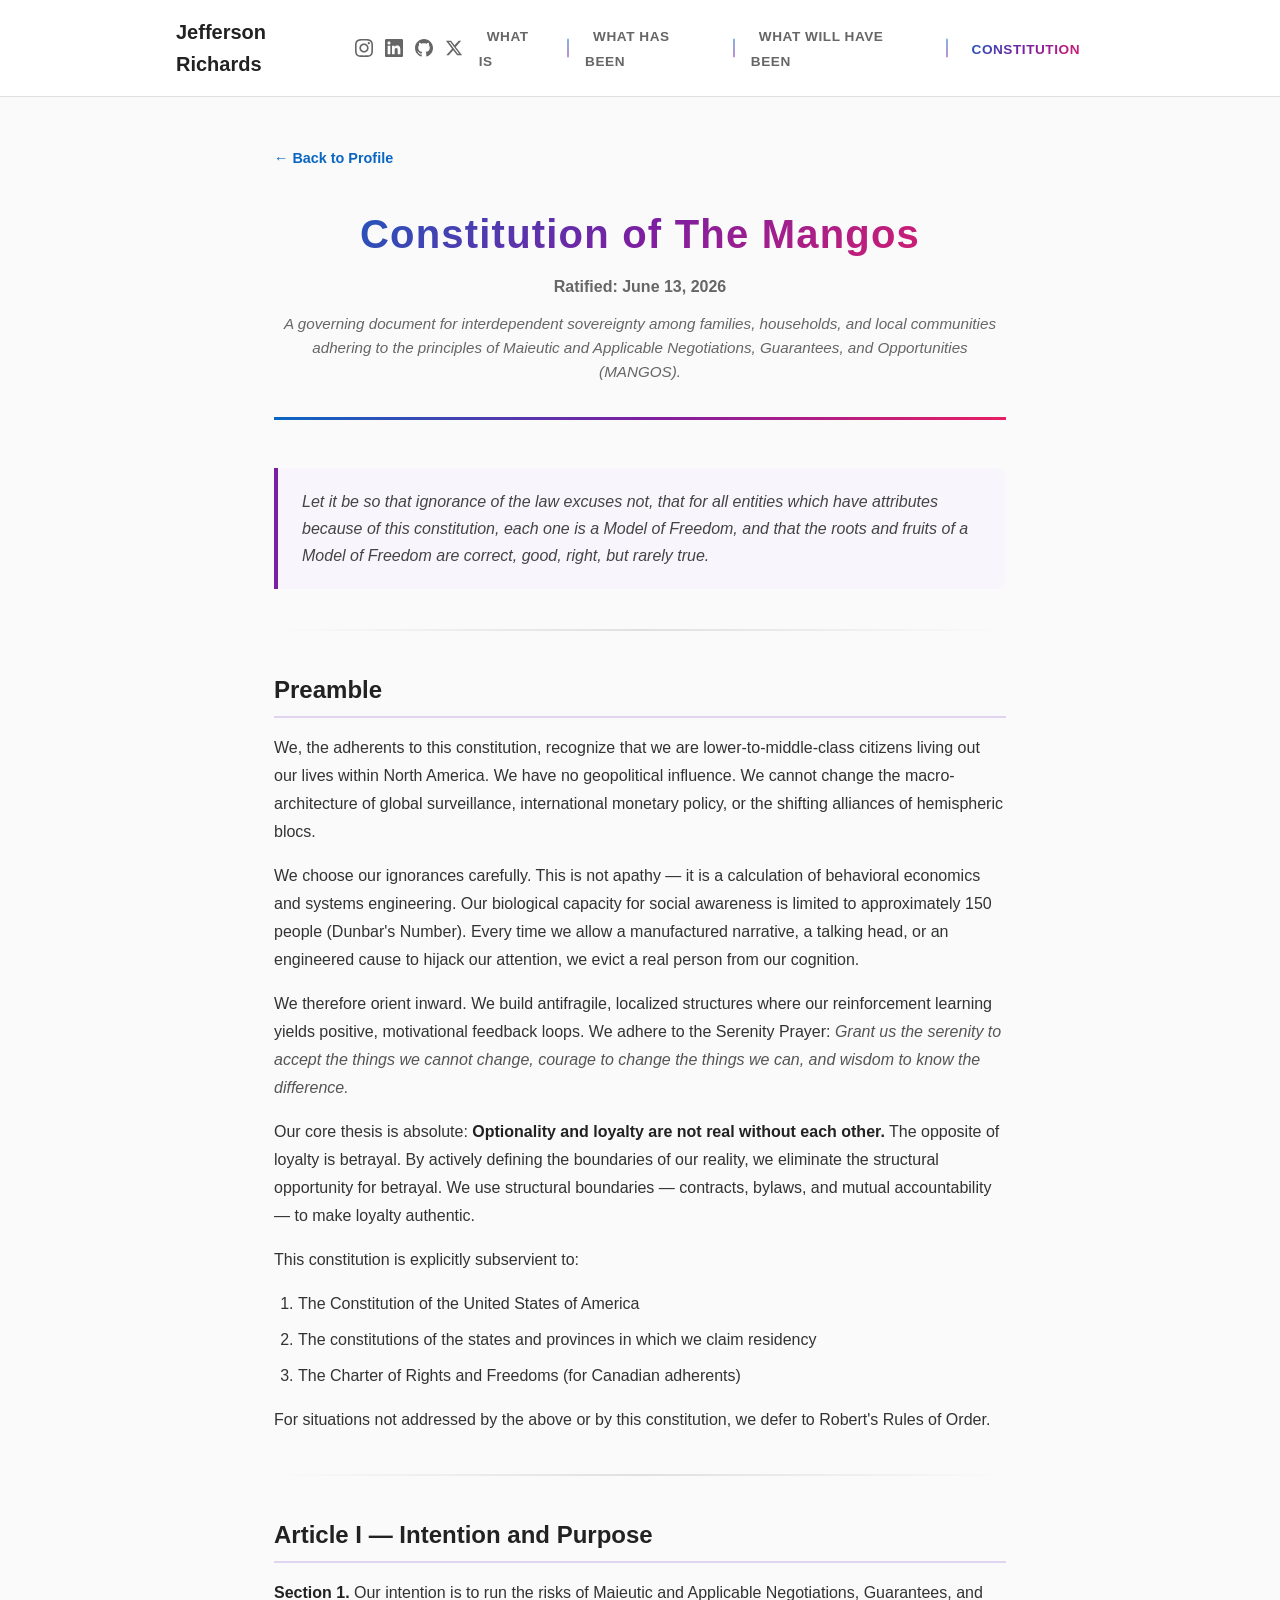
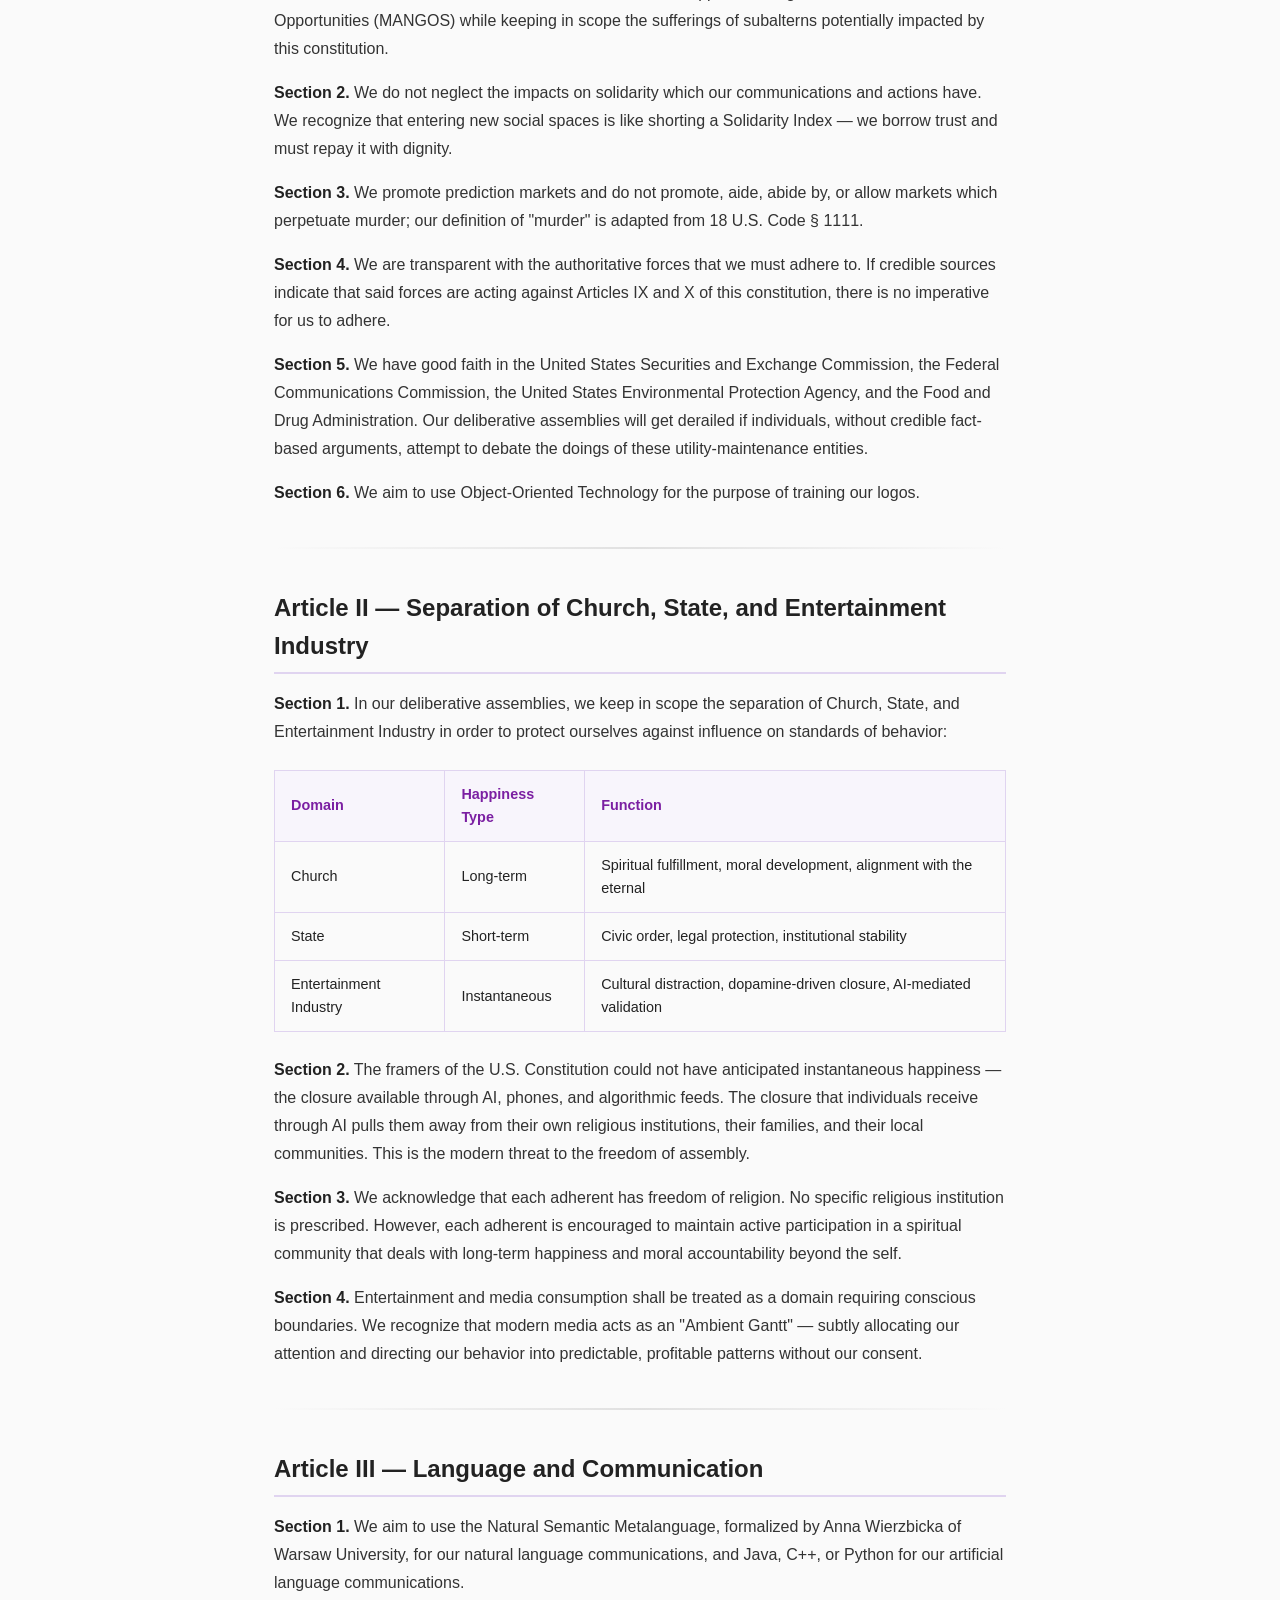
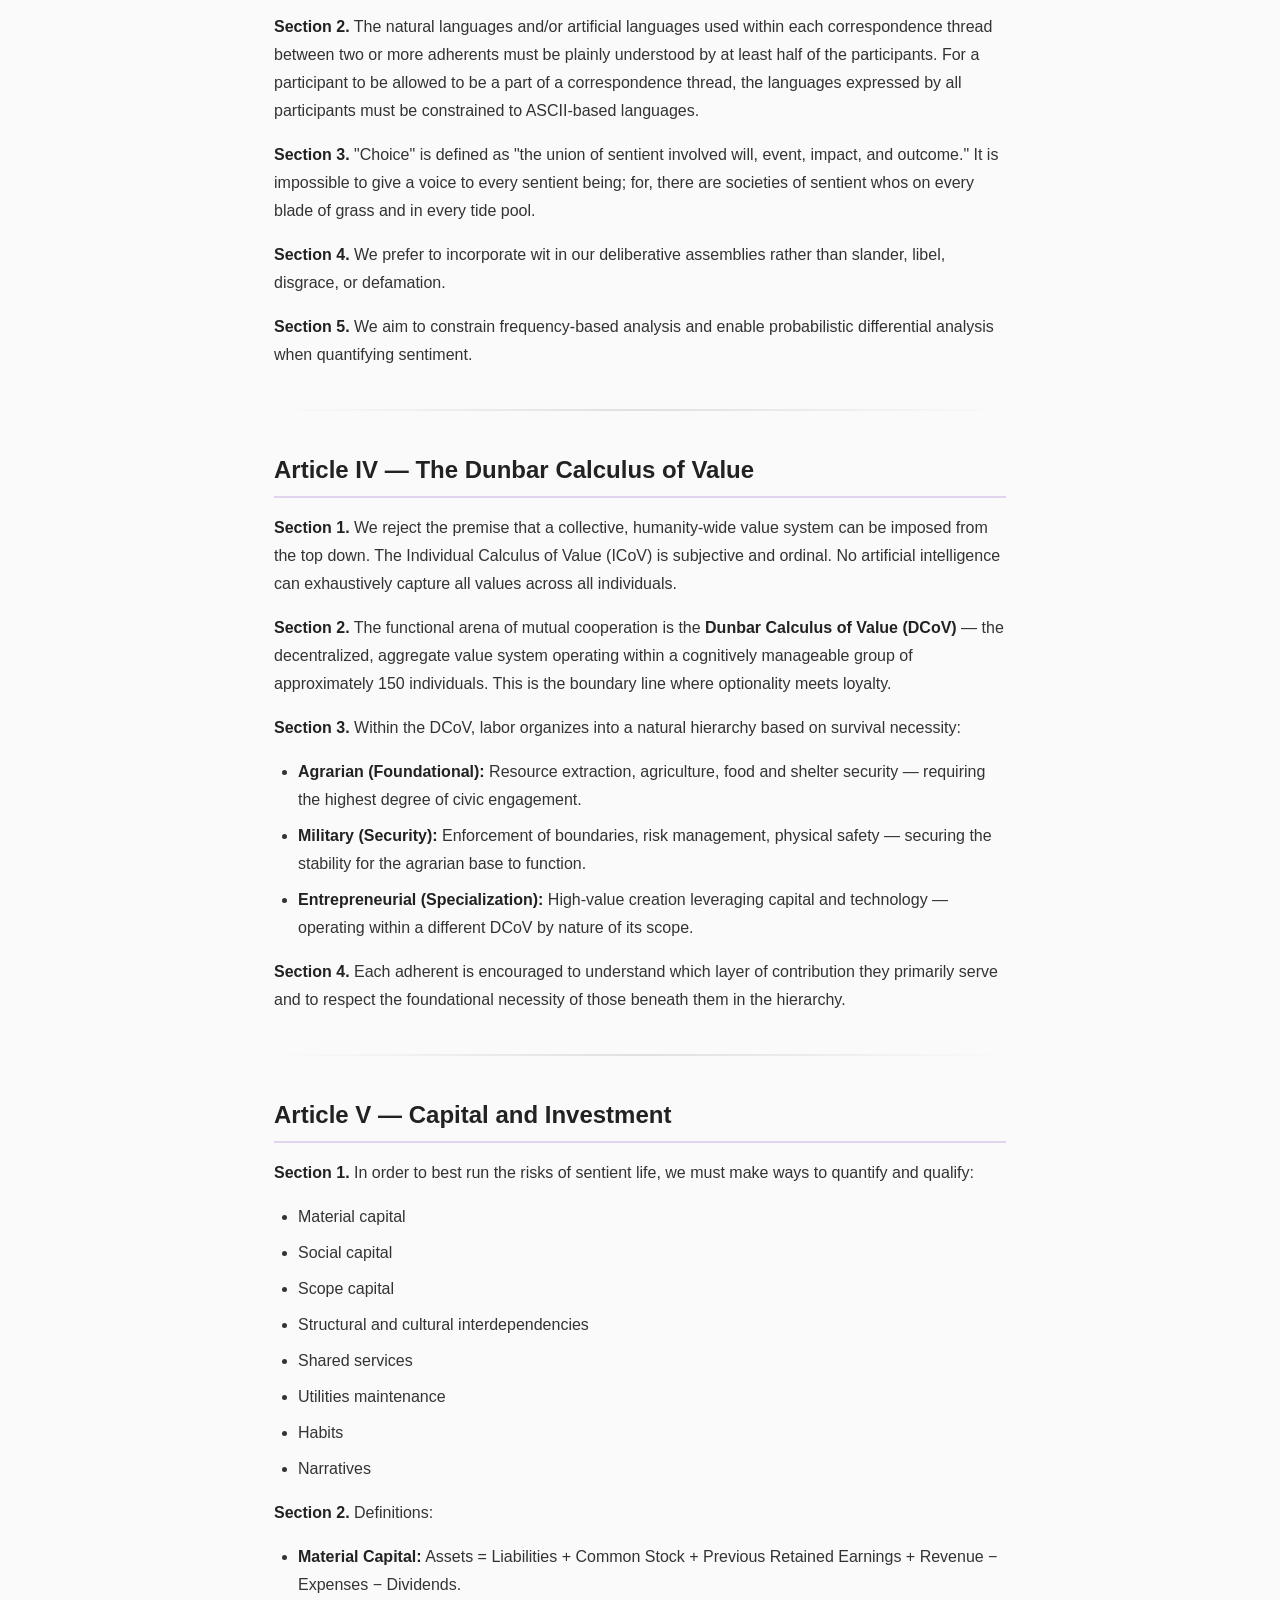
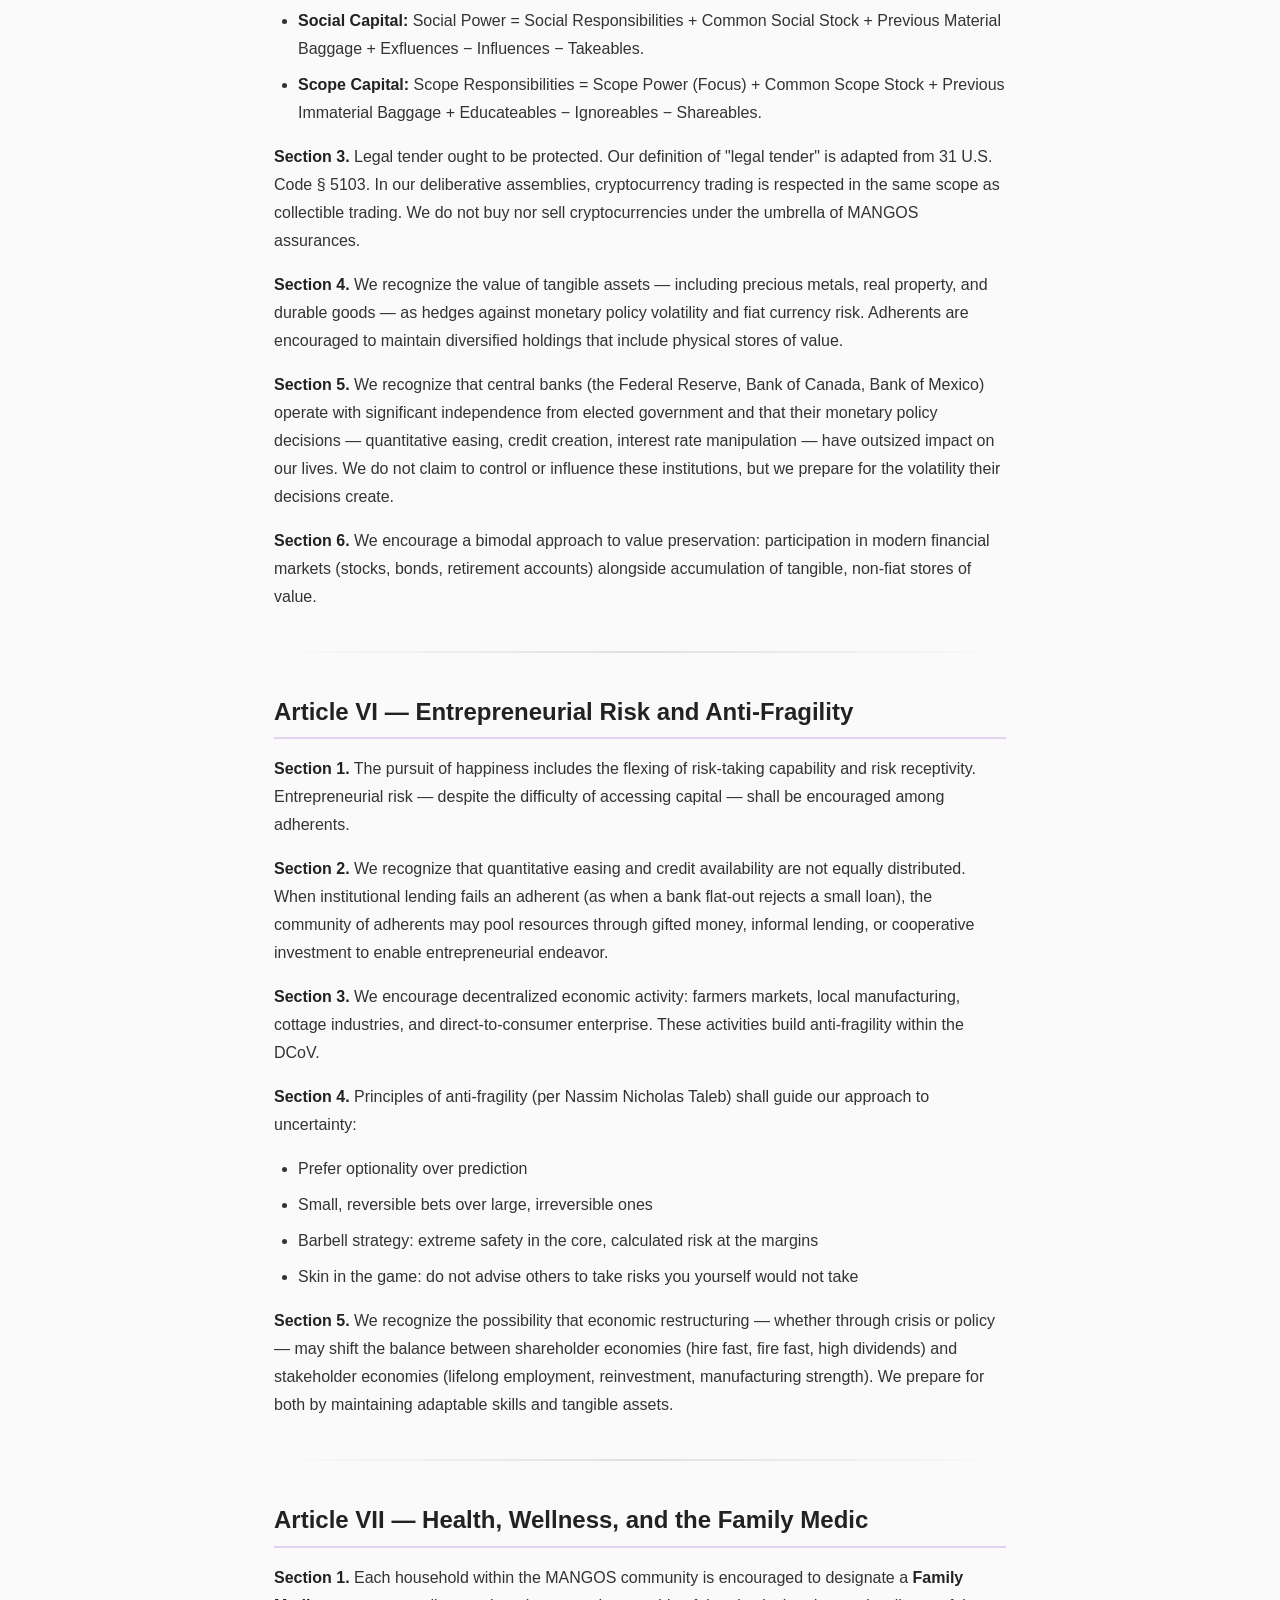
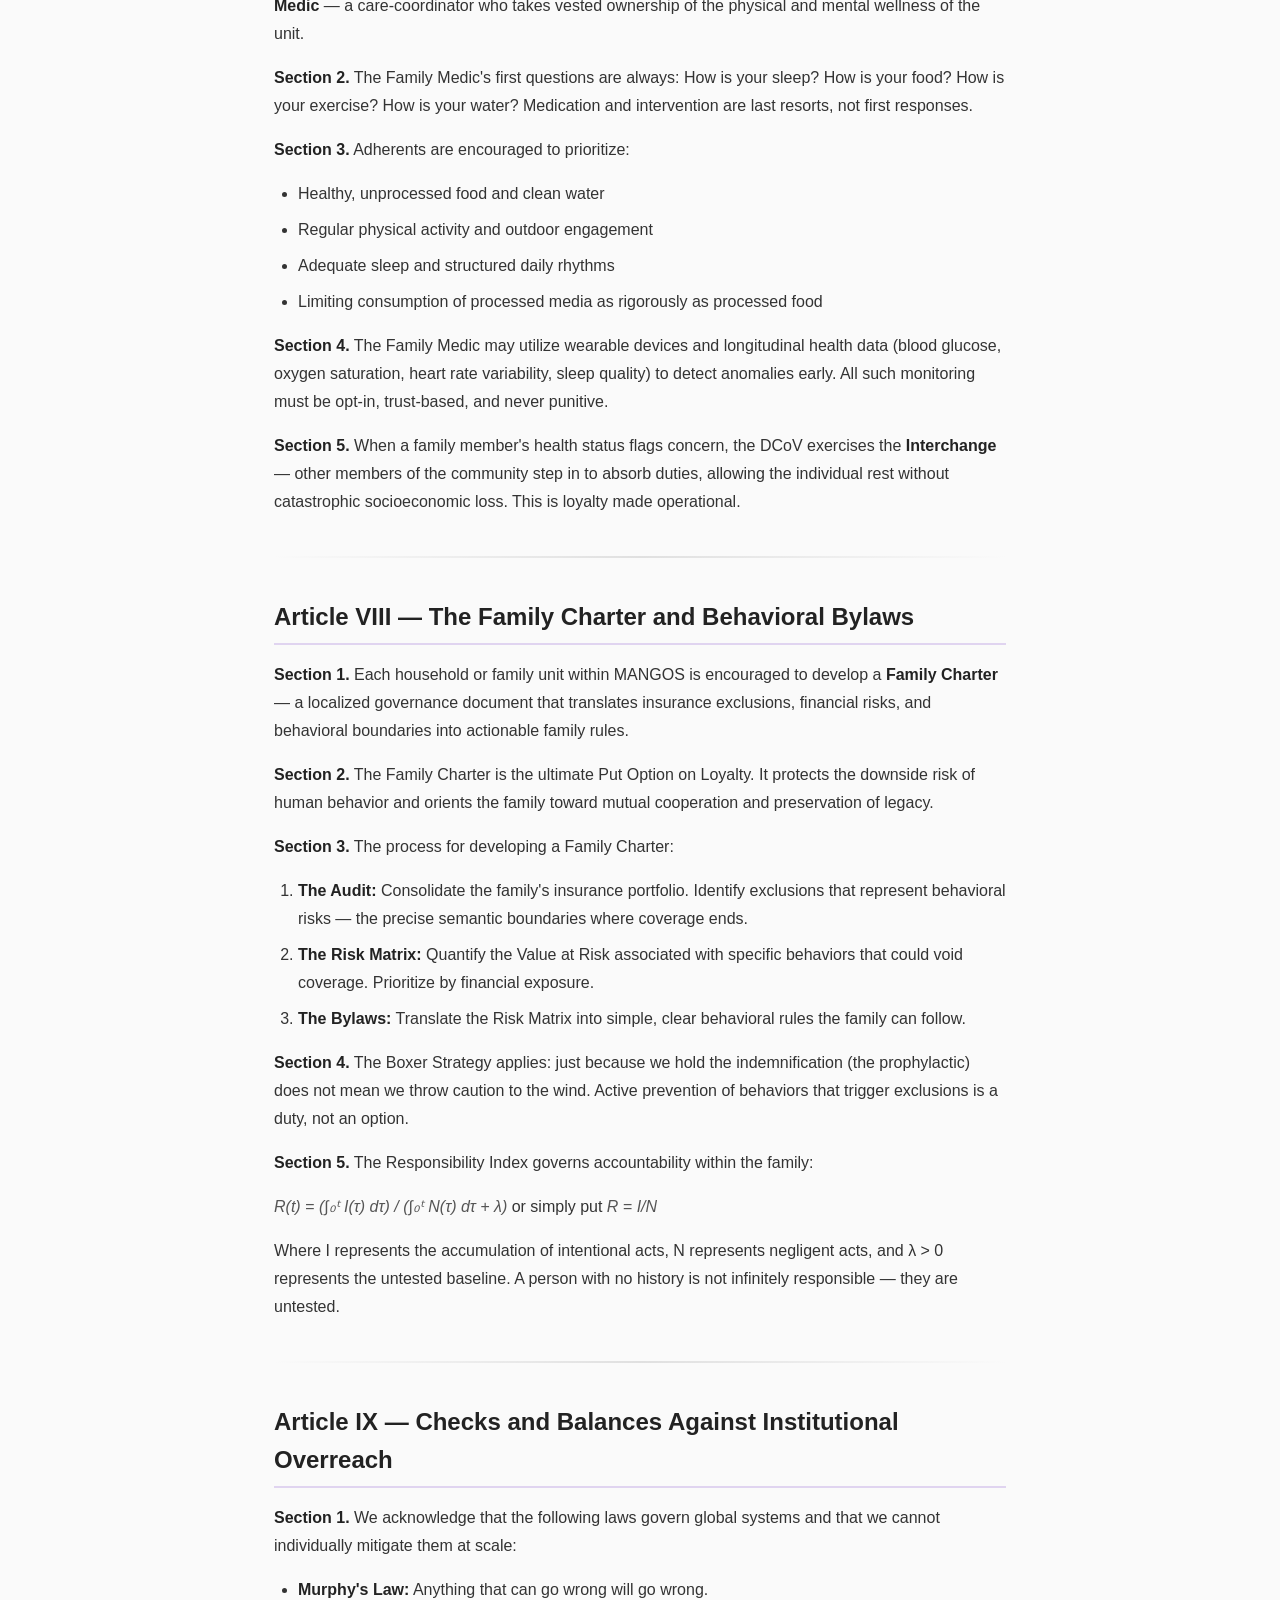
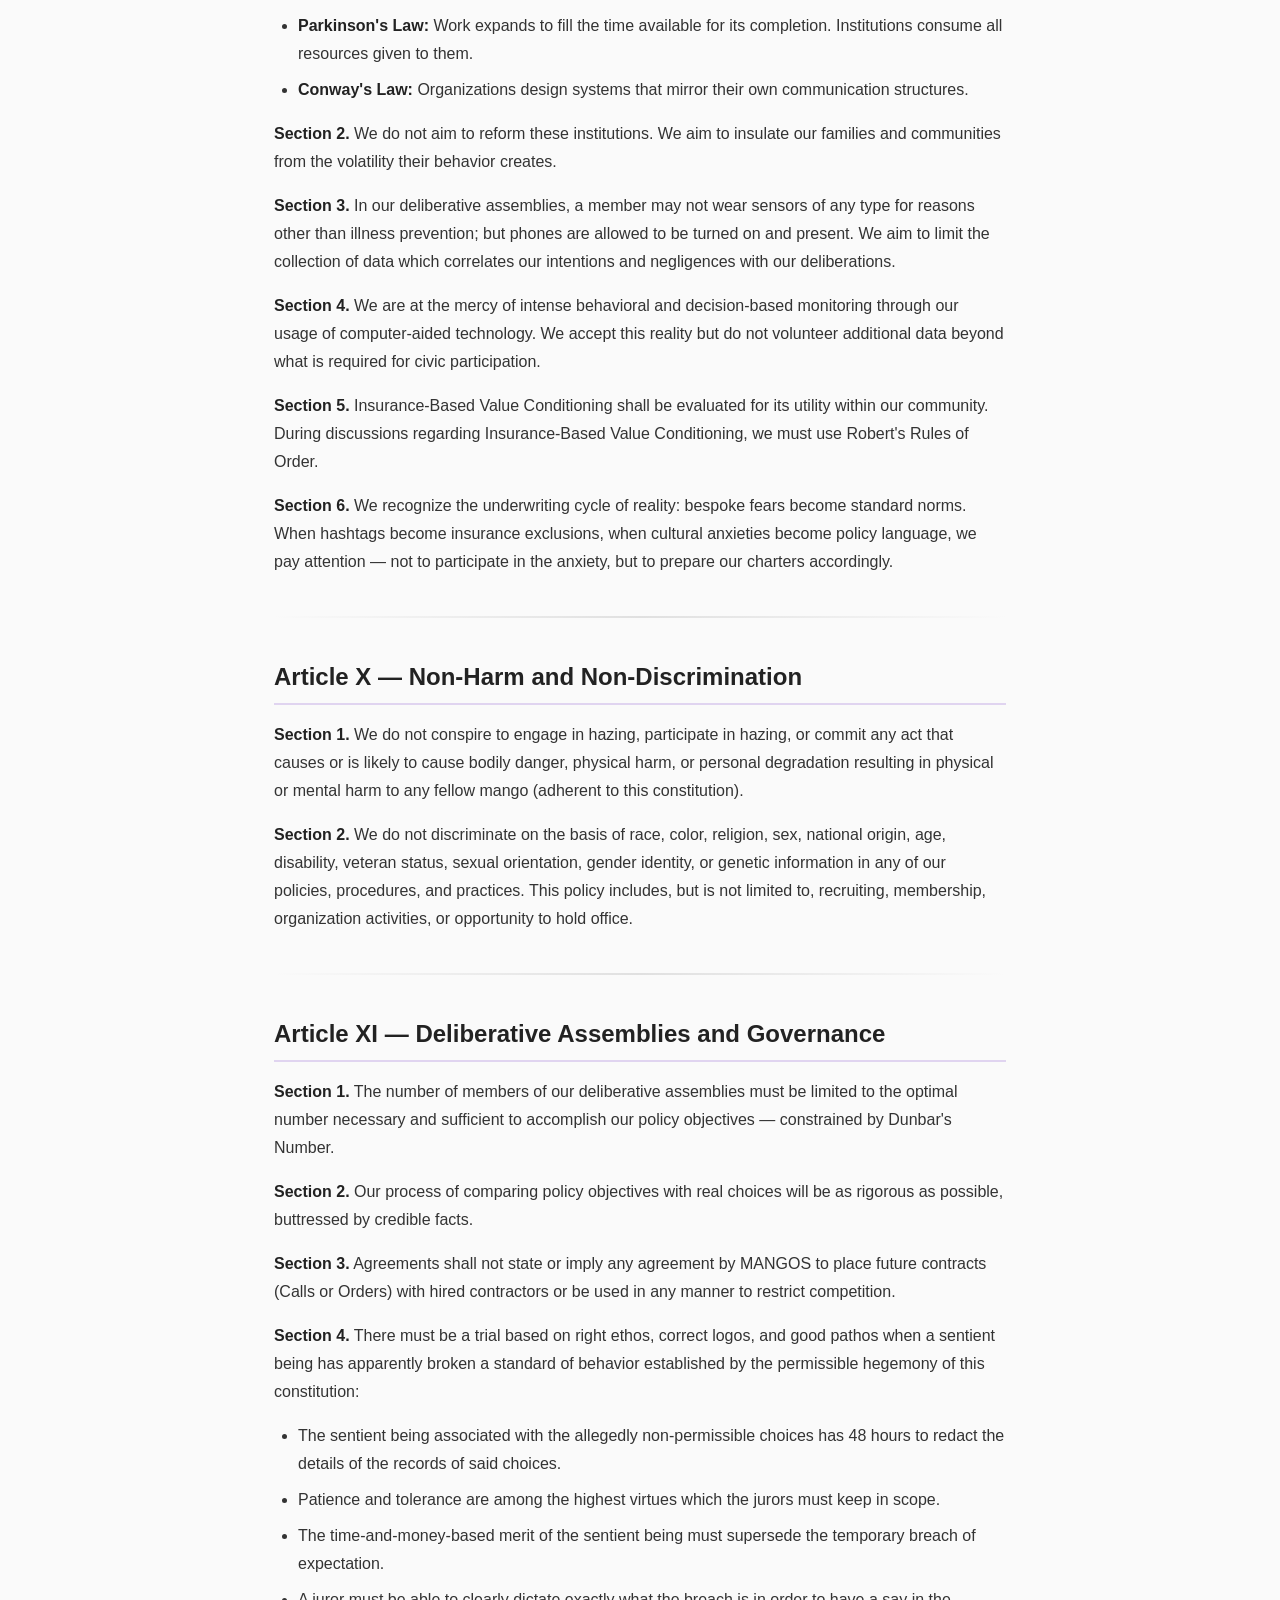
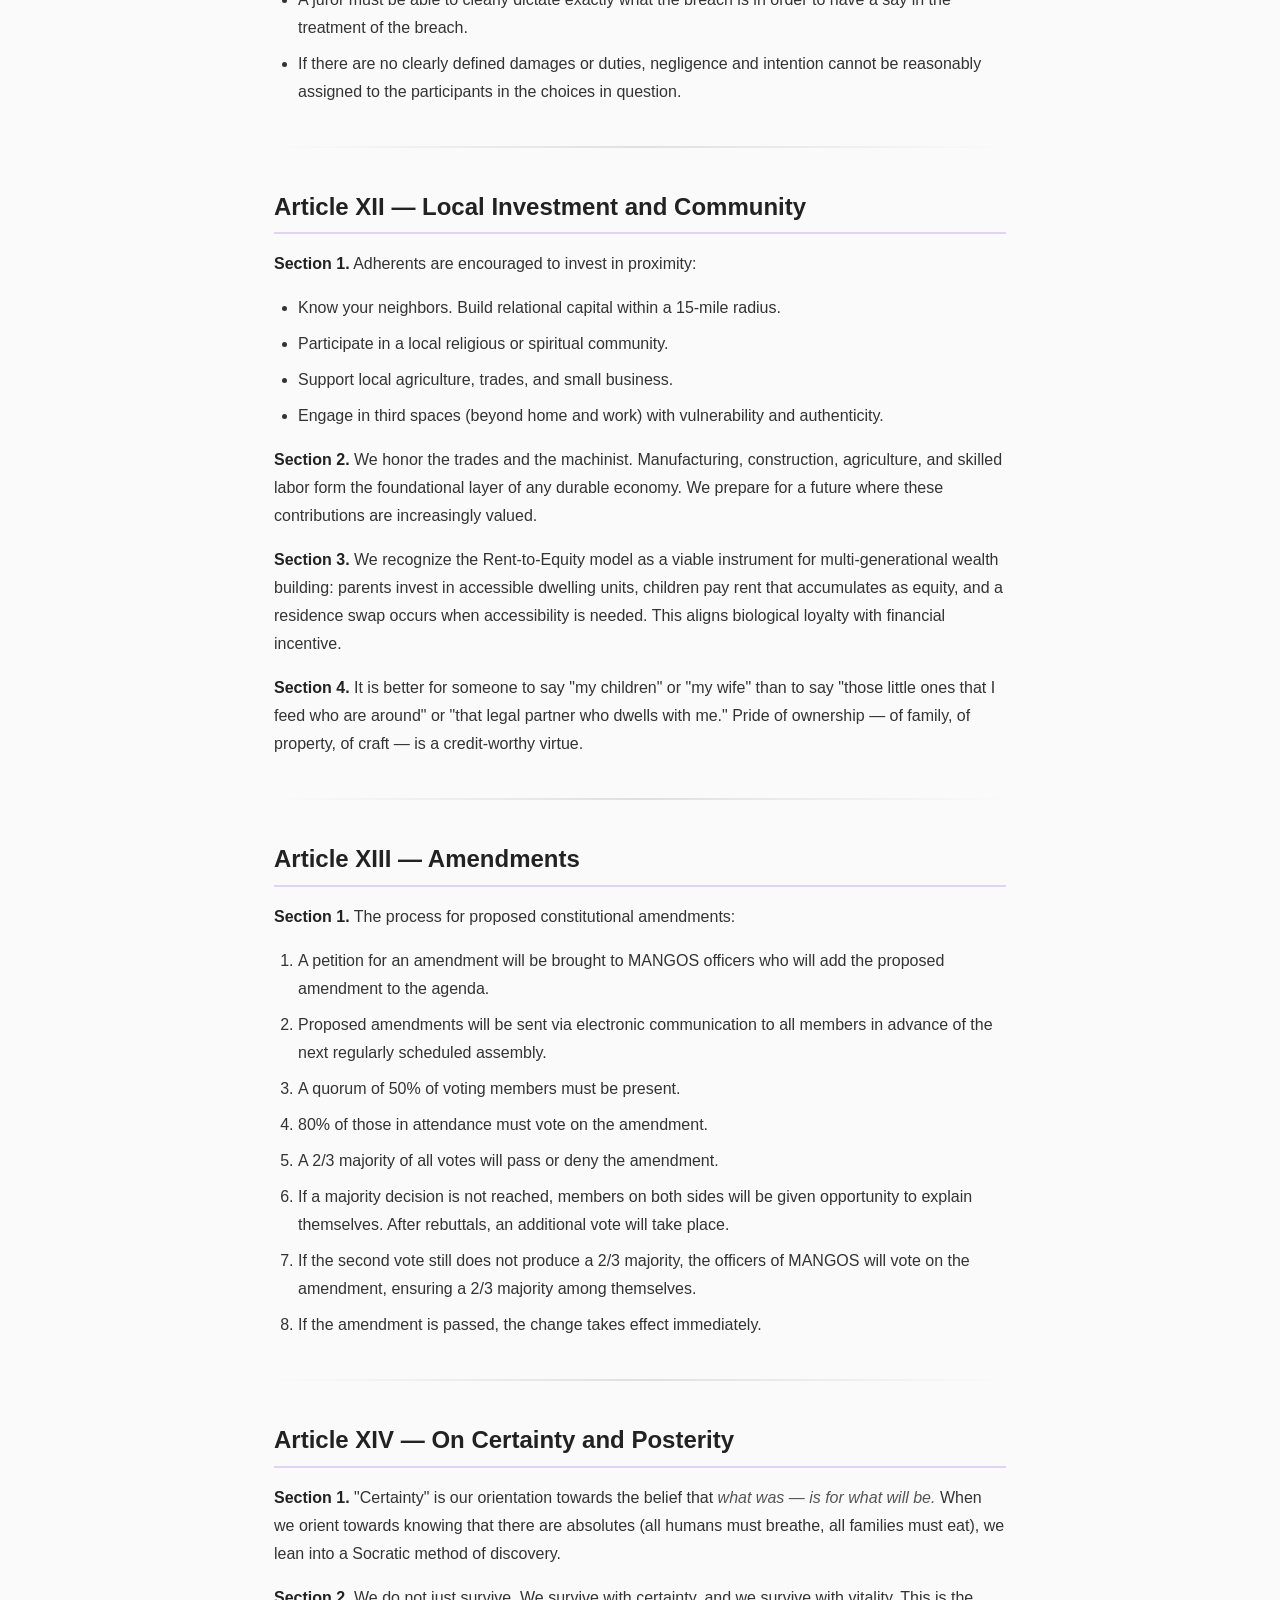
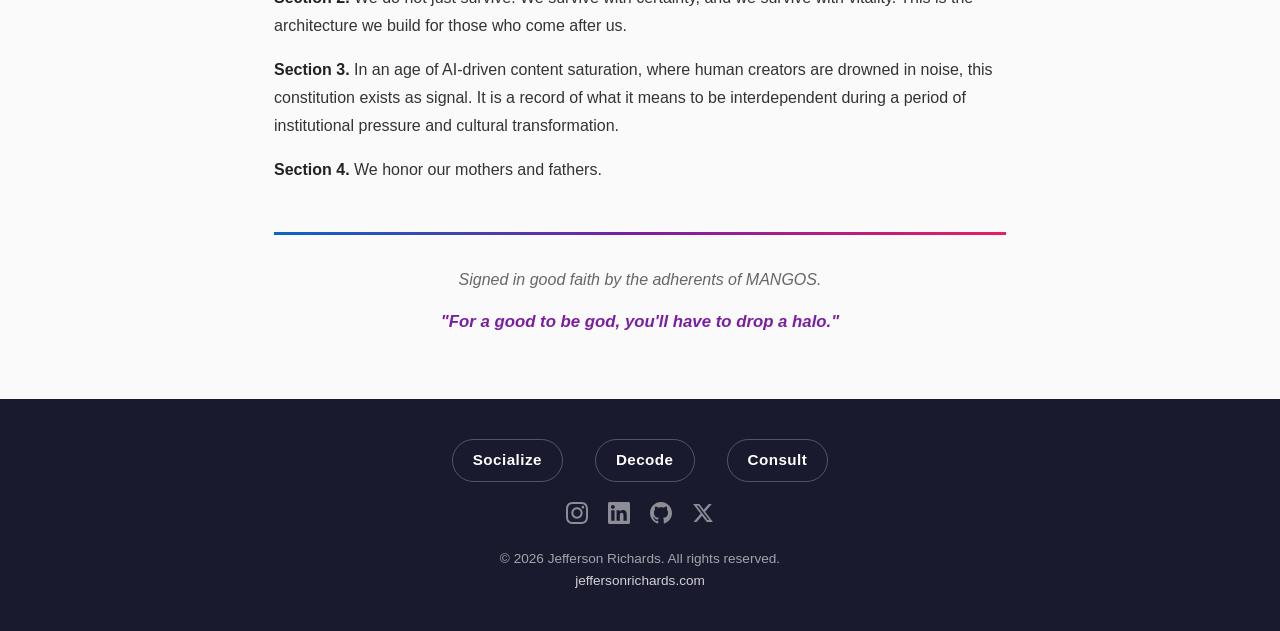
==== constitution.html @ 86c0f845 "Add Constitution of The Mangos as standalone page with nav updates" ====
<!DOCTYPE html>
<html lang="en">
<head>
  <meta charset="UTF-8">
  <meta name="viewport" content="width=device-width, initial-scale=1.0">
  <title>Constitution of The Mangos — Jefferson Richards</title>
  <meta name="description" content="The Constitution of The Mangos — A governing document for interdependent sovereignty among families, households, and local communities.">

  <!-- Favicon & Apple Touch Icon -->
  <link rel="icon" type="image/jpeg" href="assets/profile-photo.jpg">
  <link rel="apple-touch-icon" href="assets/profile-photo.jpg">

  <!-- Open Graph -->
  <meta property="og:type" content="article">
  <meta property="og:url" content="https://jeffersonrichards.com/constitution.html">
  <meta property="og:title" content="Constitution of The Mangos — Jefferson Richards">
  <meta property="og:description" content="A governing document for interdependent sovereignty among families, households, and local communities adhering to MANGOS principles.">
  <meta property="og:image" content="https://jeffersonrichards.com/assets/profile-photo.jpg">
  <meta property="og:site_name" content="Jefferson Richards">

  <!-- Twitter Card -->
  <meta name="twitter:card" content="summary">
  <meta name="twitter:title" content="Constitution of The Mangos — Jefferson Richards">
  <meta name="twitter:description" content="A governing document for interdependent sovereignty among families, households, and local communities.">

  <meta name="theme-color" content="#0a66c2">
  <link rel="stylesheet" href="style.css">
  <style>
    .constitution-page {
      max-width: 780px;
      margin: 0 auto;
      padding: 3rem 1.5rem 4rem;
    }

    .constitution-header {
      text-align: center;
      margin-bottom: 3rem;
      padding-bottom: 2rem;
      border-bottom: 3px solid transparent;
      border-image: linear-gradient(90deg, #0a66c2, #7b1fa2, #e91e63) 1;
    }

    .constitution-header h1 {
      font-size: 2.5rem;
      font-weight: 900;
      letter-spacing: 0.03em;
      background: linear-gradient(135deg, #0a66c2 0%, #7b1fa2 50%, #e91e63 100%);
      -webkit-background-clip: text;
      -webkit-text-fill-color: transparent;
      background-clip: text;
      margin-bottom: 0.5rem;
    }

    .constitution-header .ratified {
      font-size: 1rem;
      font-weight: 600;
      color: var(--color-muted);
    }

    .constitution-header .subtitle {
      font-size: 0.95rem;
      color: var(--color-muted);
      font-style: italic;
      margin-top: 0.75rem;
      line-height: 1.6;
    }

    .constitution-body blockquote {
      border-left: 4px solid #7b1fa2;
      padding: 1.25rem 1.5rem;
      margin: 2rem 0;
      background: #f8f5fc;
      border-radius: 0 8px 8px 0;
      font-style: italic;
      color: #444;
      line-height: 1.7;
    }

    .constitution-body hr {
      border: none;
      height: 2px;
      background: linear-gradient(90deg, transparent, #e0e0e0, transparent);
      margin: 2.5rem 0;
    }

    .constitution-body h2 {
      font-size: 1.5rem;
      font-weight: 800;
      color: var(--color-text);
      margin-top: 2.5rem;
      margin-bottom: 1rem;
      padding-bottom: 0.4rem;
      border-bottom: 2px solid #e0d4f0;
    }

    .constitution-body h3 {
      font-size: 1.1rem;
      font-weight: 700;
      color: #7b1fa2;
      margin-top: 1.5rem;
      margin-bottom: 0.5rem;
    }

    .constitution-body p {
      margin-bottom: 1rem;
      line-height: 1.75;
      color: #333;
    }

    .constitution-body strong {
      color: var(--color-text);
    }

    .constitution-body em {
      color: #555;
    }

    .constitution-body ul,
    .constitution-body ol {
      margin: 1rem 0 1rem 1.5rem;
      line-height: 1.75;
      color: #333;
    }

    .constitution-body li {
      margin-bottom: 0.5rem;
    }

    .constitution-body table {
      width: 100%;
      border-collapse: collapse;
      margin: 1.5rem 0;
      font-size: 0.9rem;
    }

    .constitution-body table th,
    .constitution-body table td {
      border: 1px solid #e0d4f0;
      padding: 0.75rem 1rem;
      text-align: left;
    }

    .constitution-body table th {
      background: #f8f5fc;
      font-weight: 700;
      color: #7b1fa2;
    }

    .constitution-body table tr:nth-child(even) {
      background: #fafafa;
    }

    .constitution-signoff {
      margin-top: 3rem;
      padding-top: 2rem;
      border-top: 3px solid transparent;
      border-image: linear-gradient(90deg, #0a66c2, #7b1fa2, #e91e63) 1;
      text-align: center;
      font-style: italic;
      color: var(--color-muted);
    }

    .constitution-signoff .epigraph {
      margin-top: 1rem;
      font-size: 1.05rem;
      color: #7b1fa2;
      font-weight: 600;
    }

    .back-link {
      display: inline-flex;
      align-items: center;
      gap: 0.4rem;
      margin-bottom: 2rem;
      font-size: 0.9rem;
      font-weight: 600;
      color: var(--color-accent);
      text-decoration: none;
      transition: opacity 0.2s;
    }

    .back-link:hover {
      opacity: 0.7;
    }

    @media (max-width: 600px) {
      .constitution-page {
        padding: 2rem 1rem 3rem;
      }
      .constitution-header h1 {
        font-size: 1.75rem;
      }
      .constitution-body table {
        font-size: 0.8rem;
      }
      .constitution-body table th,
      .constitution-body table td {
        padding: 0.5rem;
      }
    }
  </style>
</head>
<body>
  <header>
    <nav>
      <a href="/" class="logo">Jefferson Richards</a>
      <div class="nav-social">
        <a href="https://instagram.com/jefferson.cloud" target="_blank" rel="noopener" aria-label="Instagram">
          <svg fill="currentColor" width="18" height="18" viewBox="0 0 24 24" xmlns="http://www.w3.org/2000/svg"><path d="M12 2.163c3.204 0 3.584.012 4.85.07 3.252.148 4.771 1.691 4.919 4.919.058 1.265.069 1.645.069 4.849 0 3.205-.012 3.584-.069 4.849-.149 3.225-1.664 4.771-4.919 4.919-1.266.058-1.644.07-4.85.07-3.204 0-3.584-.012-4.849-.07-3.26-.149-4.771-1.699-4.919-4.92-.058-1.265-.07-1.644-.07-4.849 0-3.204.013-3.583.07-4.849.149-3.227 1.664-4.771 4.919-4.919 1.266-.057 1.645-.069 4.849-.069zm0-2.163c-3.259 0-3.667.014-4.947.072-4.358.2-6.78 2.618-6.98 6.98-.059 1.281-.073 1.689-.073 4.948 0 3.259.014 3.668.072 4.948.2 4.358 2.618 6.78 6.98 6.98 1.281.058 1.689.072 4.948.072 3.259 0 3.668-.014 4.948-.072 4.354-.2 6.782-2.618 6.979-6.98.059-1.28.073-1.689.073-4.948 0-3.259-.014-3.667-.072-4.947-.196-4.354-2.617-6.78-6.979-6.98-1.281-.059-1.69-.073-4.949-.073zm0 5.838c-3.403 0-6.162 2.759-6.162 6.162s2.759 6.163 6.162 6.163 6.162-2.759 6.162-6.163c0-3.403-2.759-6.162-6.162-6.162zm0 10.162c-2.209 0-4-1.79-4-4 0-2.209 1.791-4 4-4s4 1.791 4 4c0 2.21-1.791 4-4 4zm6.406-11.845c-.796 0-1.441.645-1.441 1.44s.645 1.44 1.441 1.44c.795 0 1.439-.645 1.439-1.44s-.644-1.44-1.439-1.44z"/></svg>
        </a>
        <a href="https://www.linkedin.com/in/jefferson-richards/" target="_blank" rel="noopener" aria-label="LinkedIn">
          <svg fill="currentColor" width="18" height="18" viewBox="0 0 24 24" xmlns="http://www.w3.org/2000/svg"><path d="M20.447 20.452h-3.554v-5.569c0-1.328-.027-3.037-1.852-3.037-1.853 0-2.136 1.445-2.136 2.939v5.667H9.351V9h3.414v1.561h.046c.477-.9 1.637-1.85 3.37-1.85 3.601 0 4.267 2.37 4.267 5.455v6.286zM5.337 7.433c-1.144 0-2.063-.926-2.063-2.065 0-1.138.92-2.063 2.063-2.063 1.14 0 2.064.925 2.064 2.063 0 1.139-.925 2.065-2.064 2.065zm1.782 13.019H3.555V9h3.564v11.452zM22.225 0H1.771C.792 0 0 .774 0 1.729v20.542C0 23.227.792 24 1.771 24h20.451C23.2 24 24 23.227 24 22.271V1.729C24 .774 23.2 0 22.222 0h.003z"/></svg>
        </a>
        <a href="https://github.com/jeffy893" target="_blank" rel="noopener" aria-label="GitHub">
          <svg fill="currentColor" width="18" height="18" viewBox="0 0 24 24" xmlns="http://www.w3.org/2000/svg"><path d="M12 0c-6.626 0-12 5.373-12 12 0 5.302 3.438 9.8 8.207 11.387.599.111.793-.261.793-.577v-2.234c-3.338.726-4.033-1.416-4.033-1.416-.546-1.387-1.333-1.756-1.333-1.756-1.089-.745.083-.729.083-.729 1.205.084 1.839 1.237 1.839 1.237 1.07 1.834 2.807 1.304 3.492.997.107-.775.418-1.305.762-1.604-2.665-.305-5.467-1.334-5.467-5.931 0-1.311.469-2.381 1.236-3.221-.124-.303-.535-1.524.117-3.176 0 0 1.008-.322 3.301 1.23.957-.266 1.983-.399 3.003-.404 1.02.005 2.047.138 3.006.404 2.291-1.552 3.297-1.23 3.297-1.23.653 1.653.242 2.874.118 3.176.77.84 1.235 1.911 1.235 3.221 0 4.609-2.807 5.624-5.479 5.921.43.372.823 1.102.823 2.222v3.293c0 .319.192.694.801.576 4.765-1.589 8.199-6.086 8.199-11.386 0-6.627-5.373-12-12-12z"/></svg>
        </a>
        <a href="https://x.com/perrydime" target="_blank" rel="noopener" aria-label="X (Twitter)">
          <svg fill="currentColor" width="18" height="18" viewBox="0 0 24 24" xmlns="http://www.w3.org/2000/svg"><path d="M18.244 2.25h3.308l-7.227 8.26 8.502 11.24H16.17l-5.214-6.817L4.99 21.75H1.68l7.73-8.835L1.254 2.25H8.08l4.713 6.231zm-1.161 17.52h1.833L7.084 4.126H5.117z"/></svg>
        </a>
      </div>
      <ul class="nav-sections">
        <li><a href="index.html#what-is">What Is</a></li>
        <li><a href="index.html#what-has-been">What Has Been</a></li>
        <li><a href="index.html#what-will-have-been">What Will Have Been</a></li>
        <li><a href="constitution.html" class="nav-constitution">Constitution</a></li>
      </ul>
    </nav>
  </header>

  <main class="constitution-page">
    <a href="/" class="back-link">← Back to Profile</a>

    <div class="constitution-header">
      <h1>Constitution of The Mangos</h1>
      <p class="ratified">Ratified: June 13, 2026</p>
      <p class="subtitle">A governing document for interdependent sovereignty among families, households, and local communities adhering to the principles of Maieutic and Applicable Negotiations, Guarantees, and Opportunities (MANGOS).</p>
    </div>

    <div class="constitution-body">
      <blockquote>
        Let it be so that ignorance of the law excuses not, that for all entities which have attributes because of this constitution, each one is a Model of Freedom, and that the roots and fruits of a Model of Freedom are correct, good, right, but rarely true.
      </blockquote>

      <hr>

      <h2>Preamble</h2>
      <p>We, the adherents to this constitution, recognize that we are lower-to-middle-class citizens living out our lives within North America. We have no geopolitical influence. We cannot change the macro-architecture of global surveillance, international monetary policy, or the shifting alliances of hemispheric blocs.</p>
      <p>We choose our ignorances carefully. This is not apathy — it is a calculation of behavioral economics and systems engineering. Our biological capacity for social awareness is limited to approximately 150 people (Dunbar's Number). Every time we allow a manufactured narrative, a talking head, or an engineered cause to hijack our attention, we evict a real person from our cognition.</p>
      <p>We therefore orient inward. We build antifragile, localized structures where our reinforcement learning yields positive, motivational feedback loops. We adhere to the Serenity Prayer: <em>Grant us the serenity to accept the things we cannot change, courage to change the things we can, and wisdom to know the difference.</em></p>
      <p>Our core thesis is absolute: <strong>Optionality and loyalty are not real without each other.</strong> The opposite of loyalty is betrayal. By actively defining the boundaries of our reality, we eliminate the structural opportunity for betrayal. We use structural boundaries — contracts, bylaws, and mutual accountability — to make loyalty authentic.</p>
      <p>This constitution is explicitly subservient to:</p>
      <ol>
        <li>The Constitution of the United States of America</li>
        <li>The constitutions of the states and provinces in which we claim residency</li>
        <li>The Charter of Rights and Freedoms (for Canadian adherents)</li>
      </ol>
      <p>For situations not addressed by the above or by this constitution, we defer to Robert's Rules of Order.</p>

      <hr>

      <h2>Article I — Intention and Purpose</h2>
      <p><strong>Section 1.</strong> Our intention is to run the risks of Maieutic and Applicable Negotiations, Guarantees, and Opportunities (MANGOS) while keeping in scope the sufferings of subalterns potentially impacted by this constitution.</p>
      <p><strong>Section 2.</strong> We do not neglect the impacts on solidarity which our communications and actions have. We recognize that entering new social spaces is like shorting a Solidarity Index — we borrow trust and must repay it with dignity.</p>
      <p><strong>Section 3.</strong> We promote prediction markets and do not promote, aide, abide by, or allow markets which perpetuate murder; our definition of "murder" is adapted from 18 U.S. Code § 1111.</p>
      <p><strong>Section 4.</strong> We are transparent with the authoritative forces that we must adhere to. If credible sources indicate that said forces are acting against Articles IX and X of this constitution, there is no imperative for us to adhere.</p>
      <p><strong>Section 5.</strong> We have good faith in the United States Securities and Exchange Commission, the Federal Communications Commission, the United States Environmental Protection Agency, and the Food and Drug Administration. Our deliberative assemblies will get derailed if individuals, without credible fact-based arguments, attempt to debate the doings of these utility-maintenance entities.</p>
      <p><strong>Section 6.</strong> We aim to use Object-Oriented Technology for the purpose of training our logos.</p>

      <hr>

      <h2>Article II — Separation of Church, State, and Entertainment Industry</h2>
      <p><strong>Section 1.</strong> In our deliberative assemblies, we keep in scope the separation of Church, State, and Entertainment Industry in order to protect ourselves against influence on standards of behavior:</p>
      <table>
        <thead>
          <tr>
            <th>Domain</th>
            <th>Happiness Type</th>
            <th>Function</th>
          </tr>
        </thead>
        <tbody>
          <tr>
            <td>Church</td>
            <td>Long-term</td>
            <td>Spiritual fulfillment, moral development, alignment with the eternal</td>
          </tr>
          <tr>
            <td>State</td>
            <td>Short-term</td>
            <td>Civic order, legal protection, institutional stability</td>
          </tr>
          <tr>
            <td>Entertainment Industry</td>
            <td>Instantaneous</td>
            <td>Cultural distraction, dopamine-driven closure, AI-mediated validation</td>
          </tr>
        </tbody>
      </table>
      <p><strong>Section 2.</strong> The framers of the U.S. Constitution could not have anticipated instantaneous happiness — the closure available through AI, phones, and algorithmic feeds. The closure that individuals receive through AI pulls them away from their own religious institutions, their families, and their local communities. This is the modern threat to the freedom of assembly.</p>
      <p><strong>Section 3.</strong> We acknowledge that each adherent has freedom of religion. No specific religious institution is prescribed. However, each adherent is encouraged to maintain active participation in a spiritual community that deals with long-term happiness and moral accountability beyond the self.</p>
      <p><strong>Section 4.</strong> Entertainment and media consumption shall be treated as a domain requiring conscious boundaries. We recognize that modern media acts as an "Ambient Gantt" — subtly allocating our attention and directing our behavior into predictable, profitable patterns without our consent.</p>

      <hr>

      <h2>Article III — Language and Communication</h2>
      <p><strong>Section 1.</strong> We aim to use the Natural Semantic Metalanguage, formalized by Anna Wierzbicka of Warsaw University, for our natural language communications, and Java, C++, or Python for our artificial language communications.</p>
      <p><strong>Section 2.</strong> The natural languages and/or artificial languages used within each correspondence thread between two or more adherents must be plainly understood by at least half of the participants. For a participant to be allowed to be a part of a correspondence thread, the languages expressed by all participants must be constrained to ASCII-based languages.</p>
      <p><strong>Section 3.</strong> "Choice" is defined as "the union of sentient involved will, event, impact, and outcome." It is impossible to give a voice to every sentient being; for, there are societies of sentient whos on every blade of grass and in every tide pool.</p>
      <p><strong>Section 4.</strong> We prefer to incorporate wit in our deliberative assemblies rather than slander, libel, disgrace, or defamation.</p>
      <p><strong>Section 5.</strong> We aim to constrain frequency-based analysis and enable probabilistic differential analysis when quantifying sentiment.</p>

      <hr>

      <h2>Article IV — The Dunbar Calculus of Value</h2>
      <p><strong>Section 1.</strong> We reject the premise that a collective, humanity-wide value system can be imposed from the top down. The Individual Calculus of Value (ICoV) is subjective and ordinal. No artificial intelligence can exhaustively capture all values across all individuals.</p>
      <p><strong>Section 2.</strong> The functional arena of mutual cooperation is the <strong>Dunbar Calculus of Value (DCoV)</strong> — the decentralized, aggregate value system operating within a cognitively manageable group of approximately 150 individuals. This is the boundary line where optionality meets loyalty.</p>
      <p><strong>Section 3.</strong> Within the DCoV, labor organizes into a natural hierarchy based on survival necessity:</p>
      <ul>
        <li><strong>Agrarian (Foundational):</strong> Resource extraction, agriculture, food and shelter security — requiring the highest degree of civic engagement.</li>
        <li><strong>Military (Security):</strong> Enforcement of boundaries, risk management, physical safety — securing the stability for the agrarian base to function.</li>
        <li><strong>Entrepreneurial (Specialization):</strong> High-value creation leveraging capital and technology — operating within a different DCoV by nature of its scope.</li>
      </ul>
      <p><strong>Section 4.</strong> Each adherent is encouraged to understand which layer of contribution they primarily serve and to respect the foundational necessity of those beneath them in the hierarchy.</p>

      <hr>

      <h2>Article V — Capital and Investment</h2>
      <p><strong>Section 1.</strong> In order to best run the risks of sentient life, we must make ways to quantify and qualify:</p>
      <ul>
        <li>Material capital</li>
        <li>Social capital</li>
        <li>Scope capital</li>
        <li>Structural and cultural interdependencies</li>
        <li>Shared services</li>
        <li>Utilities maintenance</li>
        <li>Habits</li>
        <li>Narratives</li>
      </ul>
      <p><strong>Section 2.</strong> Definitions:</p>
      <ul>
        <li><strong>Material Capital:</strong> Assets = Liabilities + Common Stock + Previous Retained Earnings + Revenue − Expenses − Dividends.</li>
        <li><strong>Social Capital:</strong> Social Power = Social Responsibilities + Common Social Stock + Previous Material Baggage + Exfluences − Influences − Takeables.</li>
        <li><strong>Scope Capital:</strong> Scope Responsibilities = Scope Power (Focus) + Common Scope Stock + Previous Immaterial Baggage + Educateables − Ignoreables − Shareables.</li>
      </ul>
      <p><strong>Section 3.</strong> Legal tender ought to be protected. Our definition of "legal tender" is adapted from 31 U.S. Code § 5103. In our deliberative assemblies, cryptocurrency trading is respected in the same scope as collectible trading. We do not buy nor sell cryptocurrencies under the umbrella of MANGOS assurances.</p>
      <p><strong>Section 4.</strong> We recognize the value of tangible assets — including precious metals, real property, and durable goods — as hedges against monetary policy volatility and fiat currency risk. Adherents are encouraged to maintain diversified holdings that include physical stores of value.</p>
      <p><strong>Section 5.</strong> We recognize that central banks (the Federal Reserve, Bank of Canada, Bank of Mexico) operate with significant independence from elected government and that their monetary policy decisions — quantitative easing, credit creation, interest rate manipulation — have outsized impact on our lives. We do not claim to control or influence these institutions, but we prepare for the volatility their decisions create.</p>
      <p><strong>Section 6.</strong> We encourage a bimodal approach to value preservation: participation in modern financial markets (stocks, bonds, retirement accounts) alongside accumulation of tangible, non-fiat stores of value.</p>

      <hr>

      <h2>Article VI — Entrepreneurial Risk and Anti-Fragility</h2>
      <p><strong>Section 1.</strong> The pursuit of happiness includes the flexing of risk-taking capability and risk receptivity. Entrepreneurial risk — despite the difficulty of accessing capital — shall be encouraged among adherents.</p>
      <p><strong>Section 2.</strong> We recognize that quantitative easing and credit availability are not equally distributed. When institutional lending fails an adherent (as when a bank flat-out rejects a small loan), the community of adherents may pool resources through gifted money, informal lending, or cooperative investment to enable entrepreneurial endeavor.</p>
      <p><strong>Section 3.</strong> We encourage decentralized economic activity: farmers markets, local manufacturing, cottage industries, and direct-to-consumer enterprise. These activities build anti-fragility within the DCoV.</p>
      <p><strong>Section 4.</strong> Principles of anti-fragility (per Nassim Nicholas Taleb) shall guide our approach to uncertainty:</p>
      <ul>
        <li>Prefer optionality over prediction</li>
        <li>Small, reversible bets over large, irreversible ones</li>
        <li>Barbell strategy: extreme safety in the core, calculated risk at the margins</li>
        <li>Skin in the game: do not advise others to take risks you yourself would not take</li>
      </ul>
      <p><strong>Section 5.</strong> We recognize the possibility that economic restructuring — whether through crisis or policy — may shift the balance between shareholder economies (hire fast, fire fast, high dividends) and stakeholder economies (lifelong employment, reinvestment, manufacturing strength). We prepare for both by maintaining adaptable skills and tangible assets.</p>

      <hr>

      <h2>Article VII — Health, Wellness, and the Family Medic</h2>
      <p><strong>Section 1.</strong> Each household within the MANGOS community is encouraged to designate a <strong>Family Medic</strong> — a care-coordinator who takes vested ownership of the physical and mental wellness of the unit.</p>
      <p><strong>Section 2.</strong> The Family Medic's first questions are always: How is your sleep? How is your food? How is your exercise? How is your water? Medication and intervention are last resorts, not first responses.</p>
      <p><strong>Section 3.</strong> Adherents are encouraged to prioritize:</p>
      <ul>
        <li>Healthy, unprocessed food and clean water</li>
        <li>Regular physical activity and outdoor engagement</li>
        <li>Adequate sleep and structured daily rhythms</li>
        <li>Limiting consumption of processed media as rigorously as processed food</li>
      </ul>
      <p><strong>Section 4.</strong> The Family Medic may utilize wearable devices and longitudinal health data (blood glucose, oxygen saturation, heart rate variability, sleep quality) to detect anomalies early. All such monitoring must be opt-in, trust-based, and never punitive.</p>
      <p><strong>Section 5.</strong> When a family member's health status flags concern, the DCoV exercises the <strong>Interchange</strong> — other members of the community step in to absorb duties, allowing the individual rest without catastrophic socioeconomic loss. This is loyalty made operational.</p>

      <hr>

      <h2>Article VIII — The Family Charter and Behavioral Bylaws</h2>
      <p><strong>Section 1.</strong> Each household or family unit within MANGOS is encouraged to develop a <strong>Family Charter</strong> — a localized governance document that translates insurance exclusions, financial risks, and behavioral boundaries into actionable family rules.</p>
      <p><strong>Section 2.</strong> The Family Charter is the ultimate Put Option on Loyalty. It protects the downside risk of human behavior and orients the family toward mutual cooperation and preservation of legacy.</p>
      <p><strong>Section 3.</strong> The process for developing a Family Charter:</p>
      <ol>
        <li><strong>The Audit:</strong> Consolidate the family's insurance portfolio. Identify exclusions that represent behavioral risks — the precise semantic boundaries where coverage ends.</li>
        <li><strong>The Risk Matrix:</strong> Quantify the Value at Risk associated with specific behaviors that could void coverage. Prioritize by financial exposure.</li>
        <li><strong>The Bylaws:</strong> Translate the Risk Matrix into simple, clear behavioral rules the family can follow.</li>
      </ol>
      <p><strong>Section 4.</strong> The Boxer Strategy applies: just because we hold the indemnification (the prophylactic) does not mean we throw caution to the wind. Active prevention of behaviors that trigger exclusions is a duty, not an option.</p>
      <p><strong>Section 5.</strong> The Responsibility Index governs accountability within the family:</p>
      <p><em>R(t) = (∫₀ᵗ I(τ) dτ) / (∫₀ᵗ N(τ) dτ + λ)</em> or simply put <em>R = I/N</em></p>
      <p>Where I represents the accumulation of intentional acts, N represents negligent acts, and λ &gt; 0 represents the untested baseline. A person with no history is not infinitely responsible — they are untested.</p>

      <hr>

      <h2>Article IX — Checks and Balances Against Institutional Overreach</h2>
      <p><strong>Section 1.</strong> We acknowledge that the following laws govern global systems and that we cannot individually mitigate them at scale:</p>
      <ul>
        <li><strong>Murphy's Law:</strong> Anything that can go wrong will go wrong.</li>
        <li><strong>Parkinson's Law:</strong> Work expands to fill the time available for its completion. Institutions consume all resources given to them.</li>
        <li><strong>Conway's Law:</strong> Organizations design systems that mirror their own communication structures.</li>
      </ul>
      <p><strong>Section 2.</strong> We do not aim to reform these institutions. We aim to insulate our families and communities from the volatility their behavior creates.</p>
      <p><strong>Section 3.</strong> In our deliberative assemblies, a member may not wear sensors of any type for reasons other than illness prevention; but phones are allowed to be turned on and present. We aim to limit the collection of data which correlates our intentions and negligences with our deliberations.</p>
      <p><strong>Section 4.</strong> We are at the mercy of intense behavioral and decision-based monitoring through our usage of computer-aided technology. We accept this reality but do not volunteer additional data beyond what is required for civic participation.</p>
      <p><strong>Section 5.</strong> Insurance-Based Value Conditioning shall be evaluated for its utility within our community. During discussions regarding Insurance-Based Value Conditioning, we must use Robert's Rules of Order.</p>
      <p><strong>Section 6.</strong> We recognize the underwriting cycle of reality: bespoke fears become standard norms. When hashtags become insurance exclusions, when cultural anxieties become policy language, we pay attention — not to participate in the anxiety, but to prepare our charters accordingly.</p>

      <hr>

      <h2>Article X — Non-Harm and Non-Discrimination</h2>
      <p><strong>Section 1.</strong> We do not conspire to engage in hazing, participate in hazing, or commit any act that causes or is likely to cause bodily danger, physical harm, or personal degradation resulting in physical or mental harm to any fellow mango (adherent to this constitution).</p>
      <p><strong>Section 2.</strong> We do not discriminate on the basis of race, color, religion, sex, national origin, age, disability, veteran status, sexual orientation, gender identity, or genetic information in any of our policies, procedures, and practices. This policy includes, but is not limited to, recruiting, membership, organization activities, or opportunity to hold office.</p>

      <hr>

      <h2>Article XI — Deliberative Assemblies and Governance</h2>
      <p><strong>Section 1.</strong> The number of members of our deliberative assemblies must be limited to the optimal number necessary and sufficient to accomplish our policy objectives — constrained by Dunbar's Number.</p>
      <p><strong>Section 2.</strong> Our process of comparing policy objectives with real choices will be as rigorous as possible, buttressed by credible facts.</p>
      <p><strong>Section 3.</strong> Agreements shall not state or imply any agreement by MANGOS to place future contracts (Calls or Orders) with hired contractors or be used in any manner to restrict competition.</p>
      <p><strong>Section 4.</strong> There must be a trial based on right ethos, correct logos, and good pathos when a sentient being has apparently broken a standard of behavior established by the permissible hegemony of this constitution:</p>
      <ul>
        <li>The sentient being associated with the allegedly non-permissible choices has 48 hours to redact the details of the records of said choices.</li>
        <li>Patience and tolerance are among the highest virtues which the jurors must keep in scope.</li>
        <li>The time-and-money-based merit of the sentient being must supersede the temporary breach of expectation.</li>
        <li>A juror must be able to clearly dictate exactly what the breach is in order to have a say in the treatment of the breach.</li>
        <li>If there are no clearly defined damages or duties, negligence and intention cannot be reasonably assigned to the participants in the choices in question.</li>
      </ul>

      <hr>

      <h2>Article XII — Local Investment and Community</h2>
      <p><strong>Section 1.</strong> Adherents are encouraged to invest in proximity:</p>
      <ul>
        <li>Know your neighbors. Build relational capital within a 15-mile radius.</li>
        <li>Participate in a local religious or spiritual community.</li>
        <li>Support local agriculture, trades, and small business.</li>
        <li>Engage in third spaces (beyond home and work) with vulnerability and authenticity.</li>
      </ul>
      <p><strong>Section 2.</strong> We honor the trades and the machinist. Manufacturing, construction, agriculture, and skilled labor form the foundational layer of any durable economy. We prepare for a future where these contributions are increasingly valued.</p>
      <p><strong>Section 3.</strong> We recognize the Rent-to-Equity model as a viable instrument for multi-generational wealth building: parents invest in accessible dwelling units, children pay rent that accumulates as equity, and a residence swap occurs when accessibility is needed. This aligns biological loyalty with financial incentive.</p>
      <p><strong>Section 4.</strong> It is better for someone to say "my children" or "my wife" than to say "those little ones that I feed who are around" or "that legal partner who dwells with me." Pride of ownership — of family, of property, of craft — is a credit-worthy virtue.</p>

      <hr>

      <h2>Article XIII — Amendments</h2>
      <p><strong>Section 1.</strong> The process for proposed constitutional amendments:</p>
      <ol>
        <li>A petition for an amendment will be brought to MANGOS officers who will add the proposed amendment to the agenda.</li>
        <li>Proposed amendments will be sent via electronic communication to all members in advance of the next regularly scheduled assembly.</li>
        <li>A quorum of 50% of voting members must be present.</li>
        <li>80% of those in attendance must vote on the amendment.</li>
        <li>A 2/3 majority of all votes will pass or deny the amendment.</li>
        <li>If a majority decision is not reached, members on both sides will be given opportunity to explain themselves. After rebuttals, an additional vote will take place.</li>
        <li>If the second vote still does not produce a 2/3 majority, the officers of MANGOS will vote on the amendment, ensuring a 2/3 majority among themselves.</li>
        <li>If the amendment is passed, the change takes effect immediately.</li>
      </ol>

      <hr>

      <h2>Article XIV — On Certainty and Posterity</h2>
      <p><strong>Section 1.</strong> "Certainty" is our orientation towards the belief that <em>what was — is for what will be.</em> When we orient towards knowing that there are absolutes (all humans must breathe, all families must eat), we lean into a Socratic method of discovery.</p>
      <p><strong>Section 2.</strong> We do not just survive. We survive with certainty, and we survive with vitality. This is the architecture we build for those who come after us.</p>
      <p><strong>Section 3.</strong> In an age of AI-driven content saturation, where human creators are drowned in noise, this constitution exists as signal. It is a record of what it means to be interdependent during a period of institutional pressure and cultural transformation.</p>
      <p><strong>Section 4.</strong> We honor our mothers and fathers.</p>
    </div>

    <div class="constitution-signoff">
      <p>Signed in good faith by the adherents of MANGOS.</p>
      <p class="epigraph">"For a good to be god, you'll have to drop a halo."</p>
    </div>
  </main>

  <footer>
    <div class="footer-connect">
      <div class="footer-links-row">
        <a href="https://jefferson.cloud" target="_blank" rel="noopener">Socialize</a>
        <a href="https://richards.systems" target="_blank" rel="noopener">Decode</a>
        <a href="https://richards.plus" target="_blank" rel="noopener">Consult</a>
      </div>
      <div class="footer-social">
        <a href="https://instagram.com/jefferson.cloud" target="_blank" rel="noopener" aria-label="Instagram">
          <svg fill="currentColor" width="22" height="22" viewBox="0 0 24 24" xmlns="http://www.w3.org/2000/svg"><path d="M12 2.163c3.204 0 3.584.012 4.85.07 3.252.148 4.771 1.691 4.919 4.919.058 1.265.069 1.645.069 4.849 0 3.205-.012 3.584-.069 4.849-.149 3.225-1.664 4.771-4.919 4.919-1.266.058-1.644.07-4.85.07-3.204 0-3.584-.012-4.849-.07-3.26-.149-4.771-1.699-4.919-4.92-.058-1.265-.07-1.644-.07-4.849 0-3.204.013-3.583.07-4.849.149-3.227 1.664-4.771 4.919-4.919 1.266-.057 1.645-.069 4.849-.069zm0-2.163c-3.259 0-3.667.014-4.947.072-4.358.2-6.78 2.618-6.98 6.98-.059 1.281-.073 1.689-.073 4.948 0 3.259.014 3.668.072 4.948.2 4.358 2.618 6.78 6.98 6.98 1.281.058 1.689.072 4.948.072 3.259 0 3.668-.014 4.948-.072 4.354-.2 6.782-2.618 6.979-6.98.059-1.28.073-1.689.073-4.948 0-3.259-.014-3.667-.072-4.947-.196-4.354-2.617-6.78-6.979-6.98-1.281-.059-1.69-.073-4.949-.073zm0 5.838c-3.403 0-6.162 2.759-6.162 6.162s2.759 6.163 6.162 6.163 6.162-2.759 6.162-6.163c0-3.403-2.759-6.162-6.162-6.162zm0 10.162c-2.209 0-4-1.79-4-4 0-2.209 1.791-4 4-4s4 1.791 4 4c0 2.21-1.791 4-4 4zm6.406-11.845c-.796 0-1.441.645-1.441 1.44s.645 1.44 1.441 1.44c.795 0 1.439-.645 1.439-1.44s-.644-1.44-1.439-1.44z"/></svg>
        </a>
        <a href="https://www.linkedin.com/in/jefferson-richards/" target="_blank" rel="noopener" aria-label="LinkedIn">
          <svg fill="currentColor" width="22" height="22" viewBox="0 0 24 24" xmlns="http://www.w3.org/2000/svg"><path d="M20.447 20.452h-3.554v-5.569c0-1.328-.027-3.037-1.852-3.037-1.853 0-2.136 1.445-2.136 2.939v5.667H9.351V9h3.414v1.561h.046c.477-.9 1.637-1.85 3.37-1.85 3.601 0 4.267 2.37 4.267 5.455v6.286zM5.337 7.433c-1.144 0-2.063-.926-2.063-2.065 0-1.138.92-2.063 2.063-2.063 1.14 0 2.064.925 2.064 2.063 0 1.139-.925 2.065-2.064 2.065zm1.782 13.019H3.555V9h3.564v11.452zM22.225 0H1.771C.792 0 0 .774 0 1.729v20.542C0 23.227.792 24 1.771 24h20.451C23.2 24 24 23.227 24 22.271V1.729C24 .774 23.2 0 22.222 0h.003z"/></svg>
        </a>
        <a href="https://github.com/jeffy893" target="_blank" rel="noopener" aria-label="GitHub">
          <svg fill="currentColor" width="22" height="22" viewBox="0 0 24 24" xmlns="http://www.w3.org/2000/svg"><path d="M12 0c-6.626 0-12 5.373-12 12 0 5.302 3.438 9.8 8.207 11.387.599.111.793-.261.793-.577v-2.234c-3.338.726-4.033-1.416-4.033-1.416-.546-1.387-1.333-1.756-1.333-1.756-1.089-.745.083-.729.083-.729 1.205.084 1.839 1.237 1.839 1.237 1.07 1.834 2.807 1.304 3.492.997.107-.775.418-1.305.762-1.604-2.665-.305-5.467-1.334-5.467-5.931 0-1.311.469-2.381 1.236-3.221-.124-.303-.535-1.524.117-3.176 0 0 1.008-.322 3.301 1.23.957-.266 1.983-.399 3.003-.404 1.02.005 2.047.138 3.006.404 2.291-1.552 3.297-1.23 3.297-1.23.653 1.653.242 2.874.118 3.176.77.84 1.235 1.911 1.235 3.221 0 4.609-2.807 5.624-5.479 5.921.43.372.823 1.102.823 2.222v3.293c0 .319.192.694.801.576 4.765-1.589 8.199-6.086 8.199-11.386 0-6.627-5.373-12-12-12z"/></svg>
        </a>
        <a href="https://x.com/perrydime" target="_blank" rel="noopener" aria-label="X (Twitter)">
          <svg fill="currentColor" width="22" height="22" viewBox="0 0 24 24" xmlns="http://www.w3.org/2000/svg"><path d="M18.244 2.25h3.308l-7.227 8.26 8.502 11.24H16.17l-5.214-6.817L4.99 21.75H1.68l7.73-8.835L1.254 2.25H8.08l4.713 6.231zm-1.161 17.52h1.833L7.084 4.126H5.117z"/></svg>
        </a>
      </div>
    </div>
    <p>&copy; 2026 Jefferson Richards. All rights reserved.</p>
    <p><a href="https://jeffersonrichards.com">jeffersonrichards.com</a></p>
  </footer>
</body>
</html>
---- style.css ----
/* Reset & base */
*, *::before, *::after {
  margin: 0;
  padding: 0;
  box-sizing: border-box;
}

:root {
  --color-bg: #fafafa;
  --color-text: #222;
  --color-accent: #0a66c2;
  --color-muted: #666;
  --max-width: 960px;
}

body {
  font-family: -apple-system, BlinkMacSystemFont, "Segoe UI", Roboto, Helvetica, Arial, sans-serif;
  color: var(--color-text);
  background: var(--color-bg);
  line-height: 1.6;
}

/* Nav */
header {
  background: #fff;
  border-bottom: 1px solid #e0e0e0;
  position: sticky;
  top: 0;
  z-index: 10;
}

nav {
  max-width: var(--max-width);
  margin: 0 auto;
  padding: 1rem;
  display: flex;
  align-items: center;
  justify-content: space-between;
}

nav .logo {
  font-weight: 700;
  font-size: 1.25rem;
  text-decoration: none;
  color: var(--color-text);
}

.nav-social {
  display: flex;
  align-items: center;
  gap: 0.75rem;
}

.nav-social a {
  color: var(--color-muted);
  display: flex;
  align-items: center;
  transition: color 0.2s;
}

.nav-social a:hover,
.nav-social a:focus {
  color: var(--color-accent);
}

nav ul,
nav .nav-sections {
  list-style: none;
  display: flex;
  gap: 0;
  align-items: center;
}

nav .nav-sections li {
  position: relative;
  padding: 0 1rem;
}

nav .nav-sections li:not(:last-child)::after {
  content: '';
  position: absolute;
  right: 0;
  top: 50%;
  transform: translateY(-50%);
  width: 2px;
  height: 1.2em;
  background: linear-gradient(180deg, #0a66c2, #7b1fa2);
  border-radius: 1px;
  opacity: 0.5;
}

nav .nav-sections li a {
  font-weight: 600;
  font-size: 0.85rem;
  letter-spacing: 0.04em;
  text-transform: uppercase;
  padding: 0.35rem 0.5rem;
  border-radius: 6px;
  transition: color 0.2s, background 0.2s;
}

nav .nav-sections li a:hover,
nav .nav-sections li a:focus {
  background: rgba(10, 102, 194, 0.08);
}

nav .nav-sections li .nav-constitution {
  background: linear-gradient(135deg, #0a66c2 0%, #7b1fa2 50%, #e91e63 100%);
  -webkit-background-clip: text;
  -webkit-text-fill-color: transparent;
  background-clip: text;
  font-weight: 800;
}

nav .nav-sections li .nav-constitution:hover,
nav .nav-sections li .nav-constitution:focus {
  background: linear-gradient(135deg, #0a66c2 0%, #7b1fa2 50%, #e91e63 100%);
  -webkit-background-clip: text;
  -webkit-text-fill-color: transparent;
  background-clip: text;
  opacity: 0.8;
}

nav a {
  text-decoration: none;
  color: var(--color-muted);
  transition: color 0.2s;
}

nav a:hover,
nav a:focus {
  color: var(--color-accent);
}

/* Sections */
.section {
  max-width: var(--max-width);
  margin: 0 auto;
  padding: 3rem 1rem;
  scroll-margin-top: 6rem;
}

/* Full-width sections also need scroll offset */
.experience-section,
.volunteering-section {
  scroll-margin-top: 6rem;
}

/* Hero */
.hero {
  background: linear-gradient(135deg, #0a66c2 0%, #004182 100%);
  padding: 4rem 1rem;
}

.hero-card {
  max-width: var(--max-width);
  margin: 0 auto;
  display: flex;
  align-items: center;
  gap: 2.5rem;
  background: rgba(255, 255, 255, 0.07);
  backdrop-filter: blur(12px);
  border: 1px solid rgba(255, 255, 255, 0.15);
  border-radius: 16px;
  padding: 2.5rem;
}

.hero-photo img {
  width: 180px;
  height: 180px;
  border-radius: 50%;
  object-fit: cover;
  border: 4px solid rgba(255, 255, 255, 0.3);
  box-shadow: 0 8px 32px rgba(0, 0, 0, 0.25);
}

.hero-info h1 {
  color: #fff;
  font-size: 2.25rem;
  margin-bottom: 0.25rem;
  letter-spacing: -0.02em;
}

.hero-headline {
  color: rgba(255, 255, 255, 0.8);
  font-size: 1.15rem;
  font-weight: 500;
  margin-bottom: 1rem;
}

.hero-summary {
  color: rgba(255, 255, 255, 0.75);
  font-size: 0.95rem;
  line-height: 1.7;
  margin-bottom: 1.25rem;
}

.hero-links {
  display: flex;
  gap: 0.75rem;
  flex-wrap: wrap;
}

.hero-links a {
  display: inline-block;
  padding: 0.5rem 1.1rem;
  border: 1px solid rgba(255, 255, 255, 0.35);
  border-radius: 999px;
  color: #fff;
  text-decoration: none;
  font-size: 0.85rem;
  transition: background 0.2s, border-color 0.2s;
}

.hero-links a:hover,
.hero-links a:focus {
  background: rgba(255, 255, 255, 0.15);
  border-color: rgba(255, 255, 255, 0.6);
}

@media (max-width: 600px) {
  .hero-card {
    flex-direction: column;
    text-align: center;
    padding: 2rem 1.5rem;
  }
  .hero-links {
    justify-content: center;
  }
  .hero-info h1 {
    font-size: 1.75rem;
  }
}

h1, h2 {
  margin-bottom: 1rem;
}

h1 { font-size: 2rem; }
h2 { font-size: 1.5rem; }

/* Cards (experience / education items) */
.card {
  background: #fff;
  border: 1px solid #e0e0e0;
  border-radius: 8px;
  padding: 1.25rem;
  margin-bottom: 1rem;
}

/* Projects */
.projects-grid {
  display: grid;
  grid-template-columns: repeat(auto-fill, minmax(300px, 1fr));
  gap: 1.25rem;
}

.project-card {
  background: #fff;
  border: 1px solid #e0e0e0;
  border-radius: 12px;
  padding: 1.5rem;
  display: flex;
  flex-direction: column;
  transition: box-shadow 0.2s, transform 0.2s;
}

.project-card:hover {
  box-shadow: 0 6px 24px rgba(0, 0, 0, 0.08);
  transform: translateY(-2px);
}

.project-dates {
  font-size: 0.8rem;
  color: var(--color-muted);
  margin-bottom: 0.5rem;
  text-transform: uppercase;
  letter-spacing: 0.04em;
}

.project-card h3 {
  font-size: 1.15rem;
  margin-bottom: 0.5rem;
}

.project-card p {
  font-size: 0.9rem;
  color: var(--color-muted);
  flex: 1;
  margin-bottom: 1rem;
}

.project-link {
  display: inline-block;
  padding: 0.5rem 1.1rem;
  background: var(--color-accent);
  color: #fff;
  text-decoration: none;
  border-radius: 8px;
  font-size: 0.85rem;
  font-weight: 600;
  align-self: flex-start;
  transition: background 0.2s;
}

.project-link:hover,
.project-link:focus {
  background: #004182;
}

.card h3 {
  margin-bottom: 0.25rem;
}

.card .meta {
  color: var(--color-muted);
  font-size: 0.9rem;
  margin-bottom: 0.5rem;
}

/* Education & Organizations */
.edu-subheading {
  font-size: 1.2rem;
  color: var(--color-text);
  margin: 2rem 0 1rem;
  padding-bottom: 0.4rem;
  border-bottom: 2px solid #e0e0e0;
}

.edu-subheading:first-of-type {
  margin-top: 0;
}

.edu-list {
  display: flex;
  flex-direction: column;
  gap: 1rem;
}

.edu-card {
  display: flex;
  gap: 1.25rem;
  background: #fff;
  border: 1px solid #e0e0e0;
  border-radius: 10px;
  padding: 1.5rem;
  transition: box-shadow 0.2s;
}

.edu-card:hover {
  box-shadow: 0 4px 16px rgba(0, 0, 0, 0.06);
}

.edu-icon {
  font-size: 1.75rem;
  flex-shrink: 0;
  line-height: 1;
  padding-top: 0.15rem;
}

.edu-body h4 {
  font-size: 1.1rem;
  margin-bottom: 0.2rem;
}

.edu-degree {
  display: inline-block;
  font-size: 0.9rem;
  color: var(--color-accent);
  font-weight: 600;
  margin-right: 0.75rem;
}

.edu-dates {
  font-size: 0.85rem;
  color: var(--color-muted);
}

.edu-activities {
  font-size: 0.8rem;
  color: var(--color-muted);
  margin: 0.4rem 0;
  font-style: italic;
}

.edu-body p:last-child {
  font-size: 0.9rem;
  color: #444;
  margin-top: 0.4rem;
  line-height: 1.6;
}

.org-grid {
  display: grid;
  grid-template-columns: repeat(auto-fill, minmax(280px, 1fr));
  gap: 1rem;
}

.org-card {
  background: #fff;
  border: 1px solid #e0e0e0;
  border-radius: 10px;
  padding: 1.25rem;
  transition: box-shadow 0.2s;
}

.org-card:hover {
  box-shadow: 0 4px 16px rgba(0, 0, 0, 0.06);
}

.org-card h4 {
  font-size: 1.05rem;
  margin-bottom: 0.25rem;
}

.org-role {
  display: inline-block;
  background: #e8eaf6;
  color: #283593;
  padding: 0.15rem 0.6rem;
  border-radius: 999px;
  font-size: 0.8rem;
  font-weight: 500;
  margin-right: 0.5rem;
}

.org-dates {
  font-size: 0.85rem;
  color: var(--color-muted);
}

.org-card p {
  font-size: 0.85rem;
  color: var(--color-muted);
  margin-top: 0.5rem;
  line-height: 1.6;
}

.org-link {
  display: inline-block;
  margin-top: 0.5rem;
  font-size: 0.85rem;
  color: var(--color-accent);
  text-decoration: none;
  font-weight: 600;
}

.org-link:hover,
.org-link:focus {
  text-decoration: underline;
}

@media (max-width: 600px) {
  .edu-card {
    flex-direction: column;
    gap: 0.5rem;
  }
}

/* Work Experience */
.experience-section {
  background: #f8f5fc;
  border-top: 1px solid #e0d4f0;
  border-bottom: 1px solid #e0d4f0;
  max-width: 100%;
  padding: 3rem 1rem;
}

.experience-section h2 {
  max-width: var(--max-width);
  margin: 0 auto 1rem;
}

.experience-list {
  max-width: var(--max-width);
  margin: 0 auto;
  display: flex;
  flex-direction: column;
  gap: 1rem;
}

.exp-card {
  display: flex;
  background: #fff;
  border-radius: 10px;
  overflow: hidden;
  border: 1px solid #e0d4f0;
  transition: box-shadow 0.2s;
}

.exp-card:hover {
  box-shadow: 0 4px 16px rgba(106, 27, 154, 0.1);
}

.exp-accent {
  width: 5px;
  flex-shrink: 0;
  background: linear-gradient(180deg, #7b1fa2, #ba68c8);
}

.exp-body {
  padding: 1.25rem 1.5rem;
  flex: 1;
}

.exp-header {
  display: flex;
  align-items: baseline;
  gap: 0.75rem;
  flex-wrap: wrap;
  margin-bottom: 0.35rem;
}

.exp-header h3 {
  font-size: 1.1rem;
}

.exp-company {
  font-size: 0.95rem;
  color: #7b1fa2;
  font-weight: 600;
}

.exp-meta {
  display: flex;
  gap: 1.25rem;
  margin-bottom: 0.75rem;
  font-size: 0.85rem;
  color: var(--color-muted);
}

.exp-location {
  background: #f3e5f5;
  color: #7b1fa2;
  padding: 0.15rem 0.6rem;
  border-radius: 999px;
  font-size: 0.8rem;
  font-weight: 500;
}

.exp-dates {
  letter-spacing: 0.02em;
}

.exp-body p {
  font-size: 0.9rem;
  color: var(--color-muted);
  line-height: 1.65;
}

.exp-link {
  display: inline-block;
  margin-top: 0.75rem;
  padding: 0.4rem 1rem;
  background: #7b1fa2;
  color: #fff;
  text-decoration: none;
  border-radius: 8px;
  font-size: 0.85rem;
  font-weight: 600;
  transition: background 0.2s;
}

.exp-link:hover,
.exp-link:focus {
  background: #4a148c;
}

/* Major Section Dividers — WHAT IS / WHAT HAS BEEN / WHAT WILL HAVE BEEN / CONSTITUTION */
.section-divider {
  text-align: center;
  padding: 4rem 1rem 2.5rem;
  position: relative;
  margin-top: 2rem;
  border-top: 1px solid #e0e0e0;
}

.section-divider::before {
  content: '';
  position: absolute;
  top: 0;
  left: 50%;
  transform: translateX(-50%);
  width: 80px;
  height: 3px;
  background: linear-gradient(90deg, #0a66c2, #7b1fa2, #e91e63);
  border-radius: 2px;
}

.section-divider h2 {
  font-size: 2.75rem;
  font-weight: 900;
  letter-spacing: 0.08em;
  text-transform: uppercase;
  background: linear-gradient(135deg, #0a66c2 0%, #7b1fa2 50%, #e91e63 100%);
  -webkit-background-clip: text;
  -webkit-text-fill-color: transparent;
  background-clip: text;
  margin-bottom: 0.25rem;
  position: relative;
  display: inline-block;
}

.section-divider h2::after {
  content: '';
  display: block;
  width: 60%;
  height: 4px;
  margin: 0.6rem auto 0;
  border-radius: 2px;
  background: linear-gradient(90deg, #0a66c2, #7b1fa2, #e91e63);
}

@media (max-width: 600px) {
  .section-divider h2 {
    font-size: 2rem;
    letter-spacing: 0.05em;
  }
  .section-divider {
    padding: 3rem 1rem 2rem;
  }
}

/* Skills */

/* Watch or Listen */
.watch-listen-section {
  text-align: center;
}

.media-embed {
  max-width: 720px;
  margin: 0 auto;
}

/* Skills Cloud */
.skills-cloud {
  display: flex;
  flex-wrap: wrap;
  gap: 0.6rem;
  justify-content: center;
}

.skill-badge {
  display: inline-block;
  padding: 0.4rem 0.9rem;
  border: 1.5px solid #7b1fa2;
  color: #7b1fa2;
  border-radius: 999px;
  font-size: 0.85rem;
  font-weight: 500;
  background: transparent;
  transition: background 0.2s, color 0.2s;
}

.skill-badge:hover {
  background: #7b1fa2;
  color: #fff;
}

/* Volunteering */
.volunteering-section {
  background: #f0f7f0;
  border-top: 1px solid #d4e8d4;
  border-bottom: 1px solid #d4e8d4;
  max-width: 100%;
  padding: 3rem 1rem;
}

.volunteering-section h2 {
  max-width: var(--max-width);
  margin: 0 auto 1rem;
}

.volunteer-list {
  max-width: var(--max-width);
  margin: 0 auto;
  display: flex;
  flex-direction: column;
  gap: 1rem;
}

.volunteer-card {
  display: flex;
  background: #fff;
  border-radius: 10px;
  overflow: hidden;
  border: 1px solid #d4e8d4;
  transition: box-shadow 0.2s;
}

.volunteer-card:hover {
  box-shadow: 0 4px 16px rgba(46, 125, 50, 0.1);
}

.volunteer-accent {
  width: 5px;
  flex-shrink: 0;
  background: linear-gradient(180deg, #2e7d32, #66bb6a);
}

.volunteer-body {
  padding: 1.25rem 1.5rem;
  flex: 1;
}

.volunteer-header {
  display: flex;
  align-items: baseline;
  gap: 0.75rem;
  flex-wrap: wrap;
  margin-bottom: 0.35rem;
}

.volunteer-header h3 {
  font-size: 1.1rem;
}

.volunteer-org {
  font-size: 0.95rem;
  color: #2e7d32;
  font-weight: 600;
}

.volunteer-meta {
  display: flex;
  gap: 1.25rem;
  margin-bottom: 0.75rem;
  font-size: 0.85rem;
  color: var(--color-muted);
}

.volunteer-cause {
  background: #e8f5e9;
  color: #2e7d32;
  padding: 0.15rem 0.6rem;
  border-radius: 999px;
  font-size: 0.8rem;
  font-weight: 500;
}

.volunteer-dates {
  letter-spacing: 0.02em;
}

.volunteer-body p {
  font-size: 0.9rem;
  color: var(--color-muted);
  line-height: 1.65;
}

/* Footer */
footer {
  background: #1a1a2e;
  color: rgba(255, 255, 255, 0.6);
  text-align: center;
  padding: 2.5rem 1rem;
  font-size: 0.85rem;
}

.footer-connect {
  margin-bottom: 1.5rem;
}

.footer-links-row {
  display: flex;
  justify-content: center;
  gap: 2rem;
  margin-bottom: 1.25rem;
}

.footer-links-row a {
  color: #fff;
  text-decoration: none;
  font-size: 0.95rem;
  font-weight: 600;
  letter-spacing: 0.03em;
  padding: 0.5rem 1.25rem;
  border: 1.5px solid rgba(255, 255, 255, 0.25);
  border-radius: 999px;
  transition: background 0.2s, border-color 0.2s;
}

.footer-links-row a:hover,
.footer-links-row a:focus {
  background: rgba(255, 255, 255, 0.1);
  border-color: rgba(255, 255, 255, 0.5);
}

.footer-social {
  display: flex;
  justify-content: center;
  gap: 1.25rem;
}

.footer-social a {
  color: rgba(255, 255, 255, 0.5);
  transition: color 0.2s, transform 0.2s;
  display: flex;
  align-items: center;
}

.footer-social a:hover,
.footer-social a:focus {
  color: #fff;
  transform: scale(1.15);
}

footer a {
  color: rgba(255, 255, 255, 0.8);
  text-decoration: none;
}

footer a:hover {
  color: #fff;
}

/* Responsive */
@media (max-width: 600px) {
  nav {
    flex-direction: column;
    gap: 0.5rem;
  }
  .nav-social {
    gap: 1rem;
  }
  nav .nav-sections {
    flex-wrap: wrap;
    justify-content: center;
    gap: 0.25rem;
  }
  nav .nav-sections li {
    padding: 0 0.6rem;
  }
  nav .nav-sections li::after {
    display: none;
  }
  nav .nav-sections li a {
    font-size: 0.8rem;
  }
  nav ul {
    flex-wrap: wrap;
    justify-content: center;
    gap: 0.6rem;
  }
  nav ul a {
    font-size: 0.85rem;
  }

  .hero {
    padding: 2.5rem 1rem;
  }
  .hero-photo img {
    width: 130px;
    height: 130px;
  }
  .hero-summary {
    font-size: 0.88rem;
  }

  .section {
    padding: 2rem 1rem;
  }

  .projects-grid {
    grid-template-columns: 1fr;
  }

  .org-grid {
    grid-template-columns: 1fr;
  }

  .exp-header {
    flex-direction: column;
    gap: 0.2rem;
  }

  .volunteer-header {
    flex-direction: column;
    gap: 0.2rem;
  }

  .volunteer-meta,
  .exp-meta {
    flex-wrap: wrap;
    gap: 0.5rem;
  }

  .footer-links-row {
    flex-direction: column;
    gap: 0.75rem;
    align-items: center;
  }

  .footer-social {
    gap: 1.5rem;
  }
}
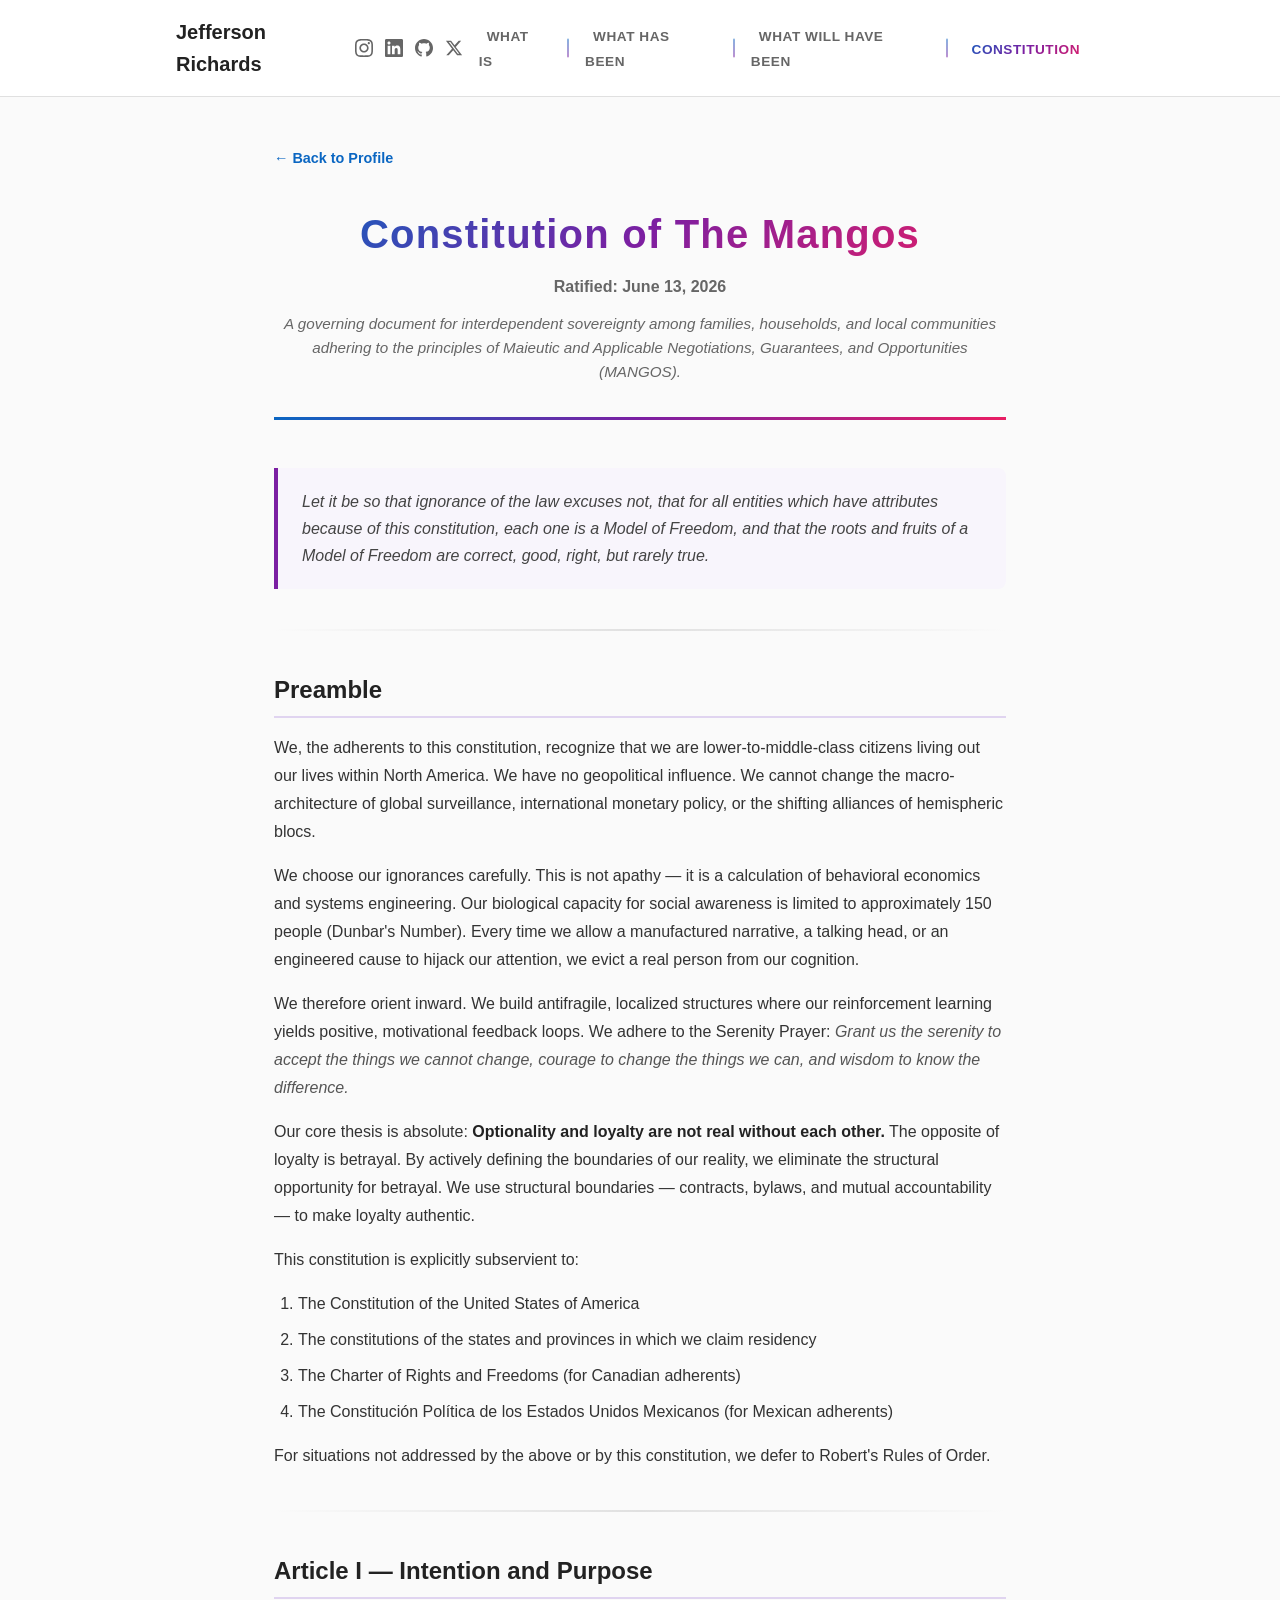
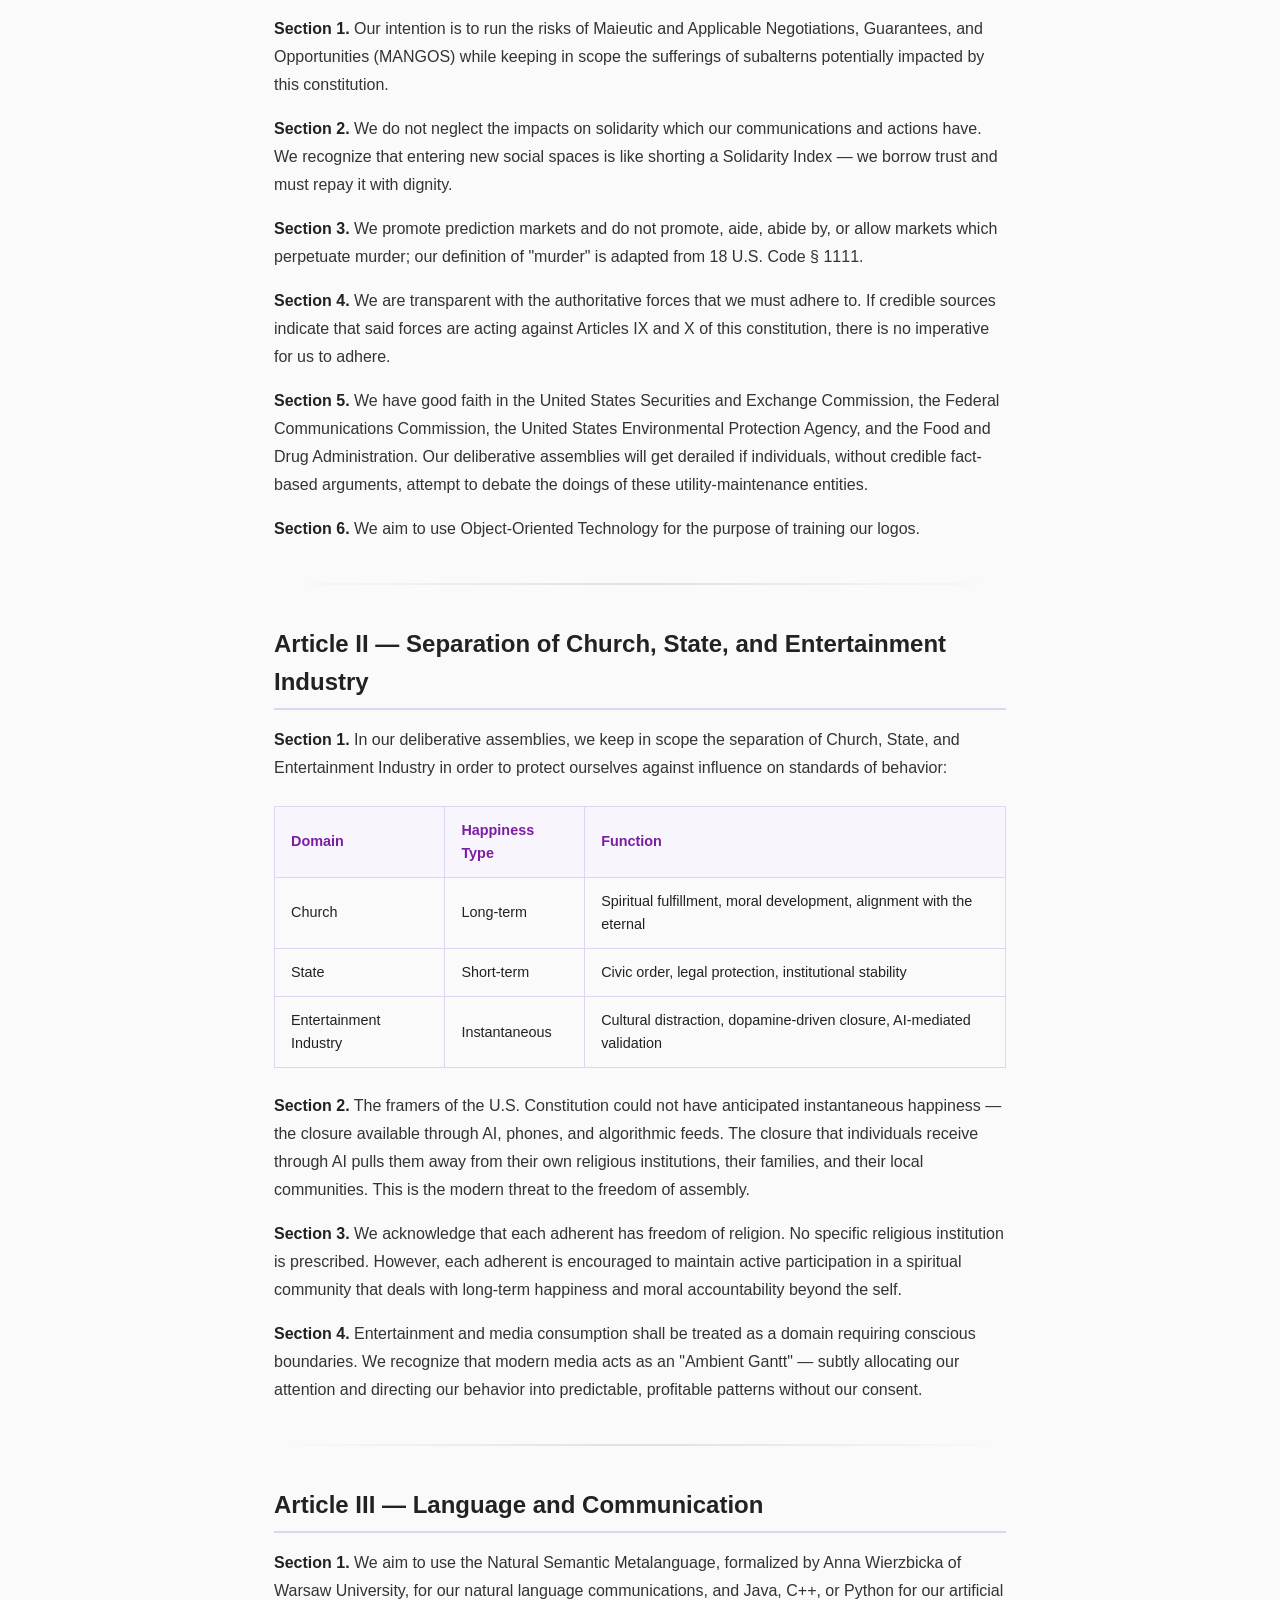
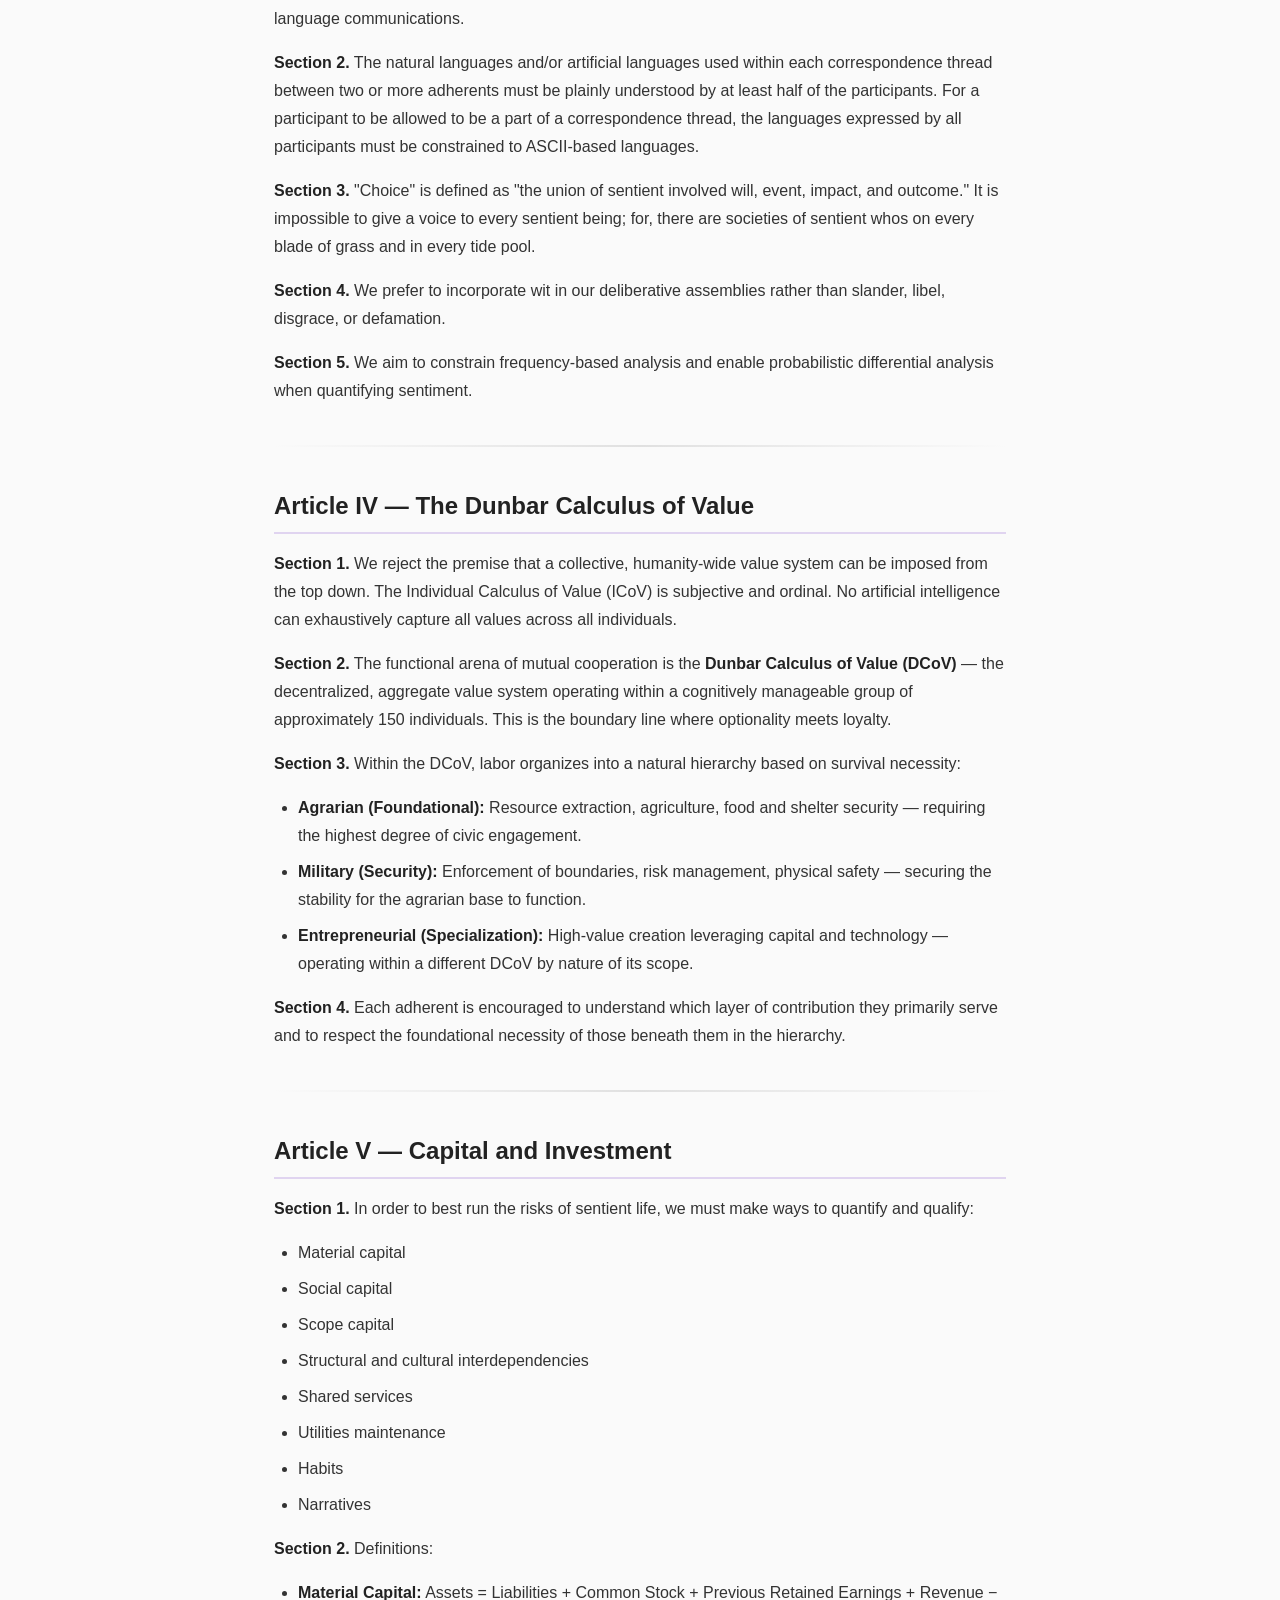
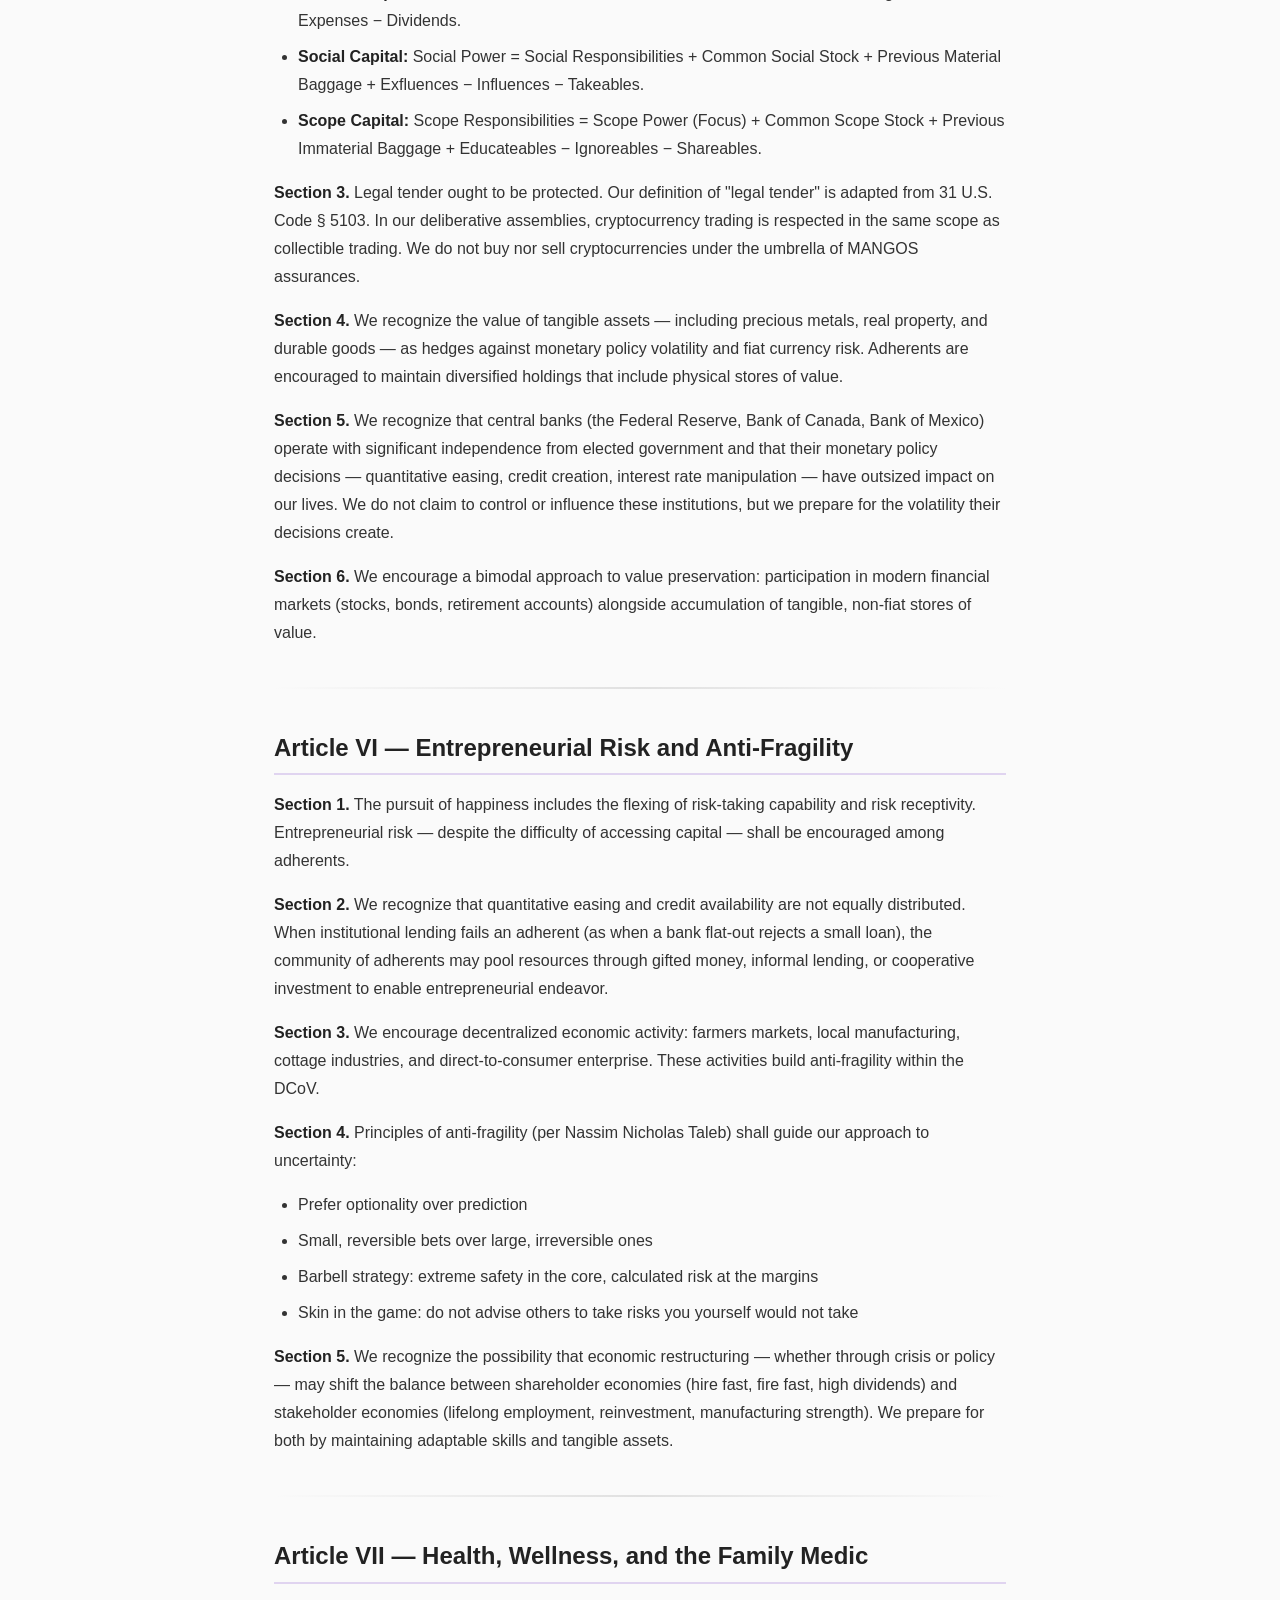
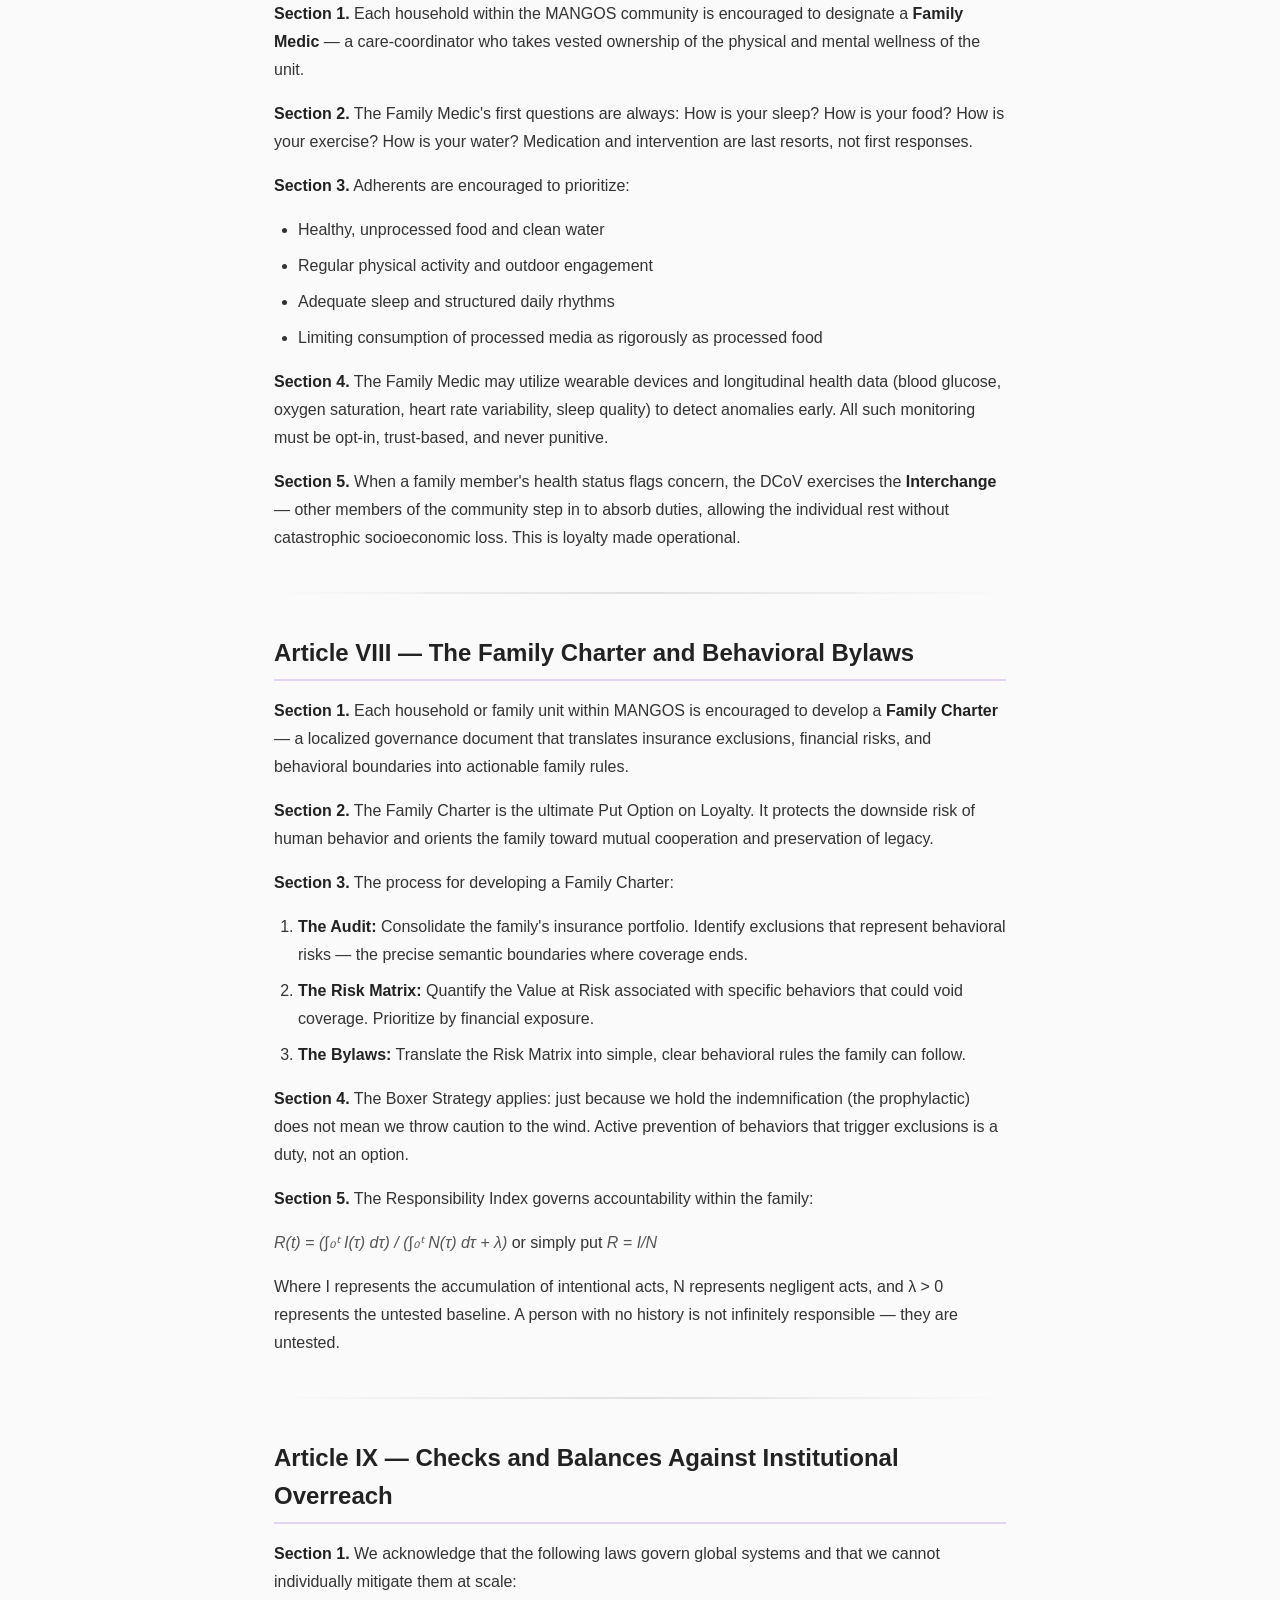
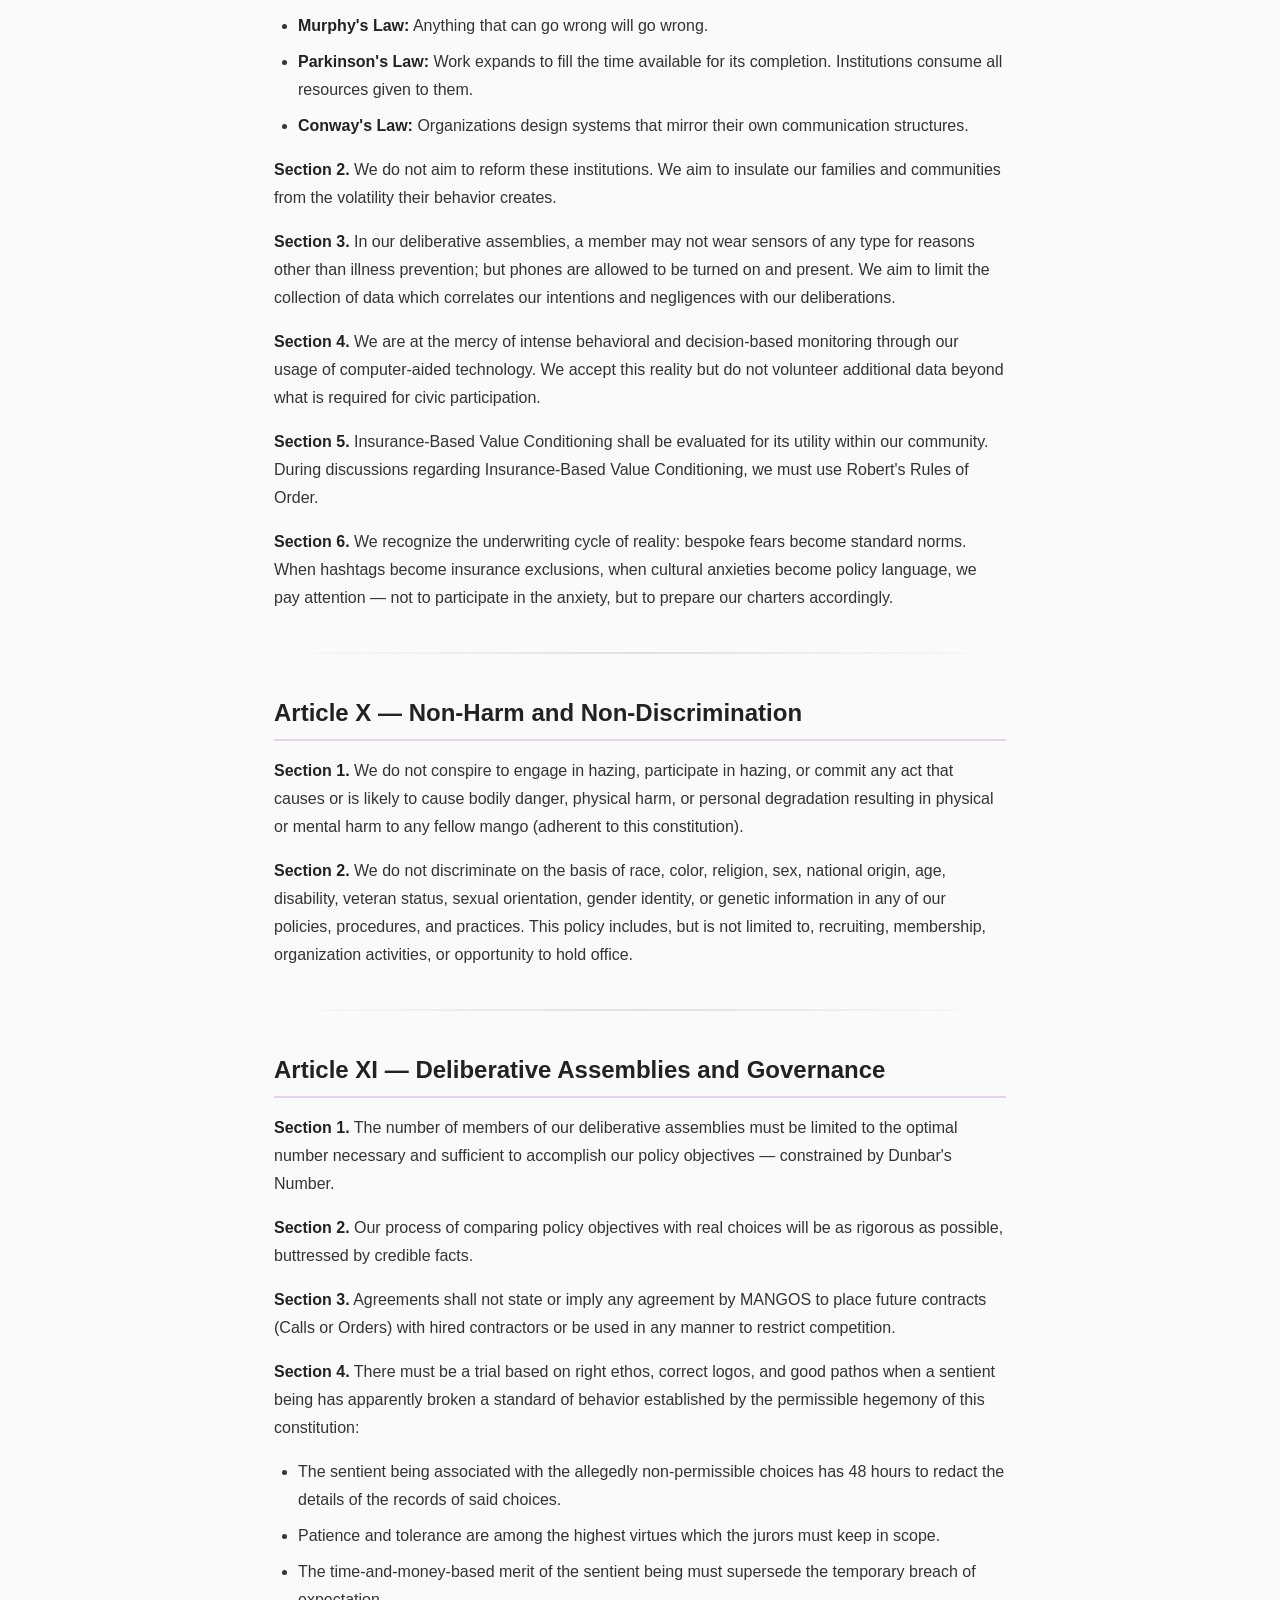
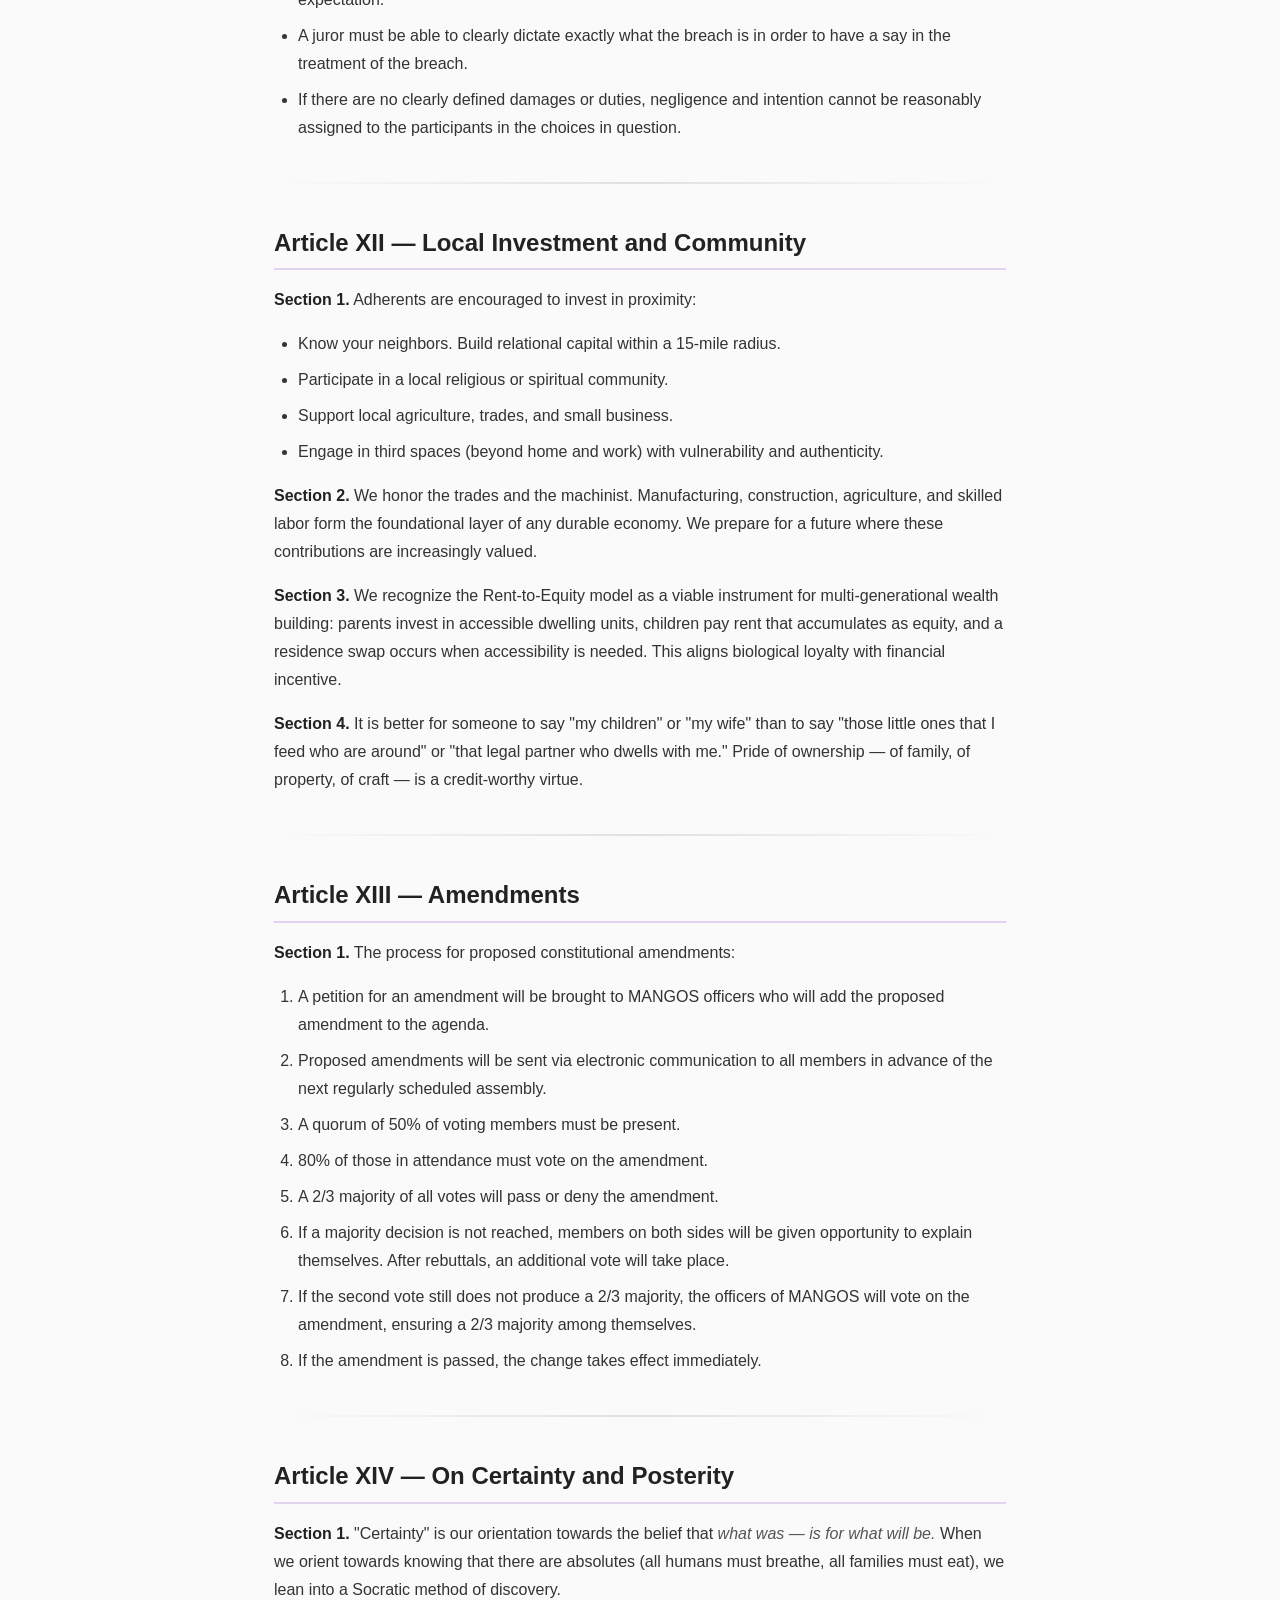
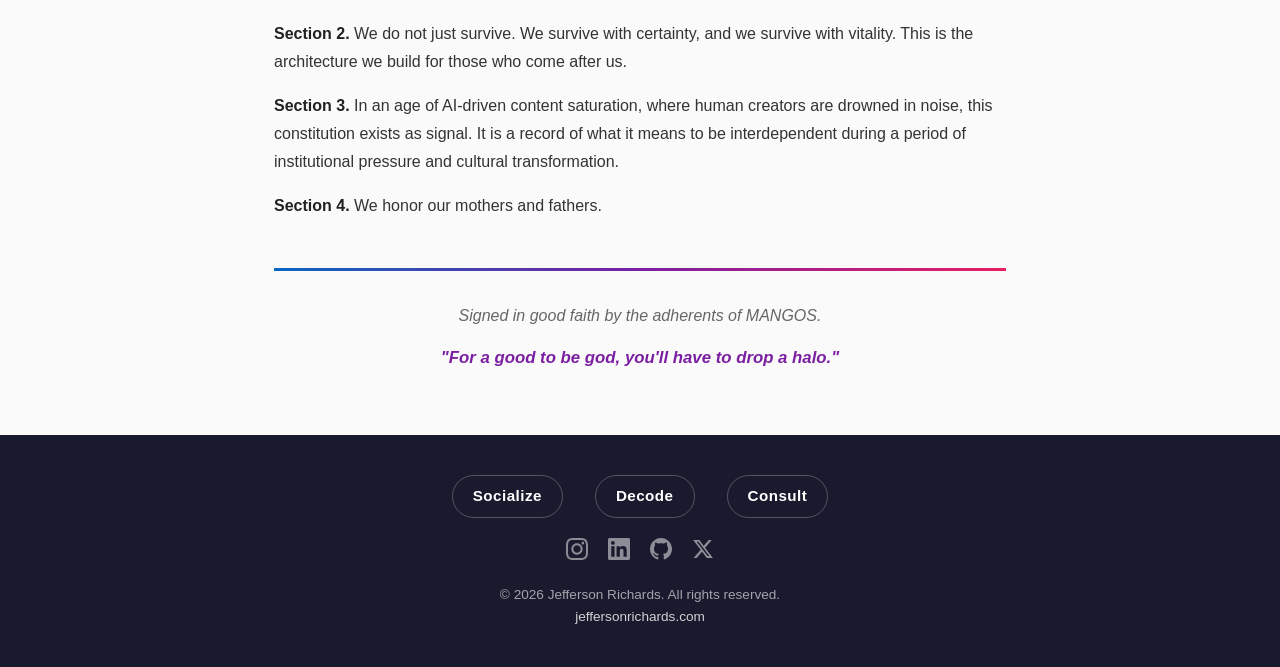
==== commit d0f9cc2e: "Add Mexican constitution to subservience list" ====
--- a/constitution.html
+++ b/constitution.html
@@ -253,6 +253,7 @@
         <li>The Constitution of the United States of America</li>
         <li>The constitutions of the states and provinces in which we claim residency</li>
         <li>The Charter of Rights and Freedoms (for Canadian adherents)</li>
+        <li>The Constitución Política de los Estados Unidos Mexicanos (for Mexican adherents)</li>
       </ol>
       <p>For situations not addressed by the above or by this constitution, we defer to Robert's Rules of Order.</p>
 
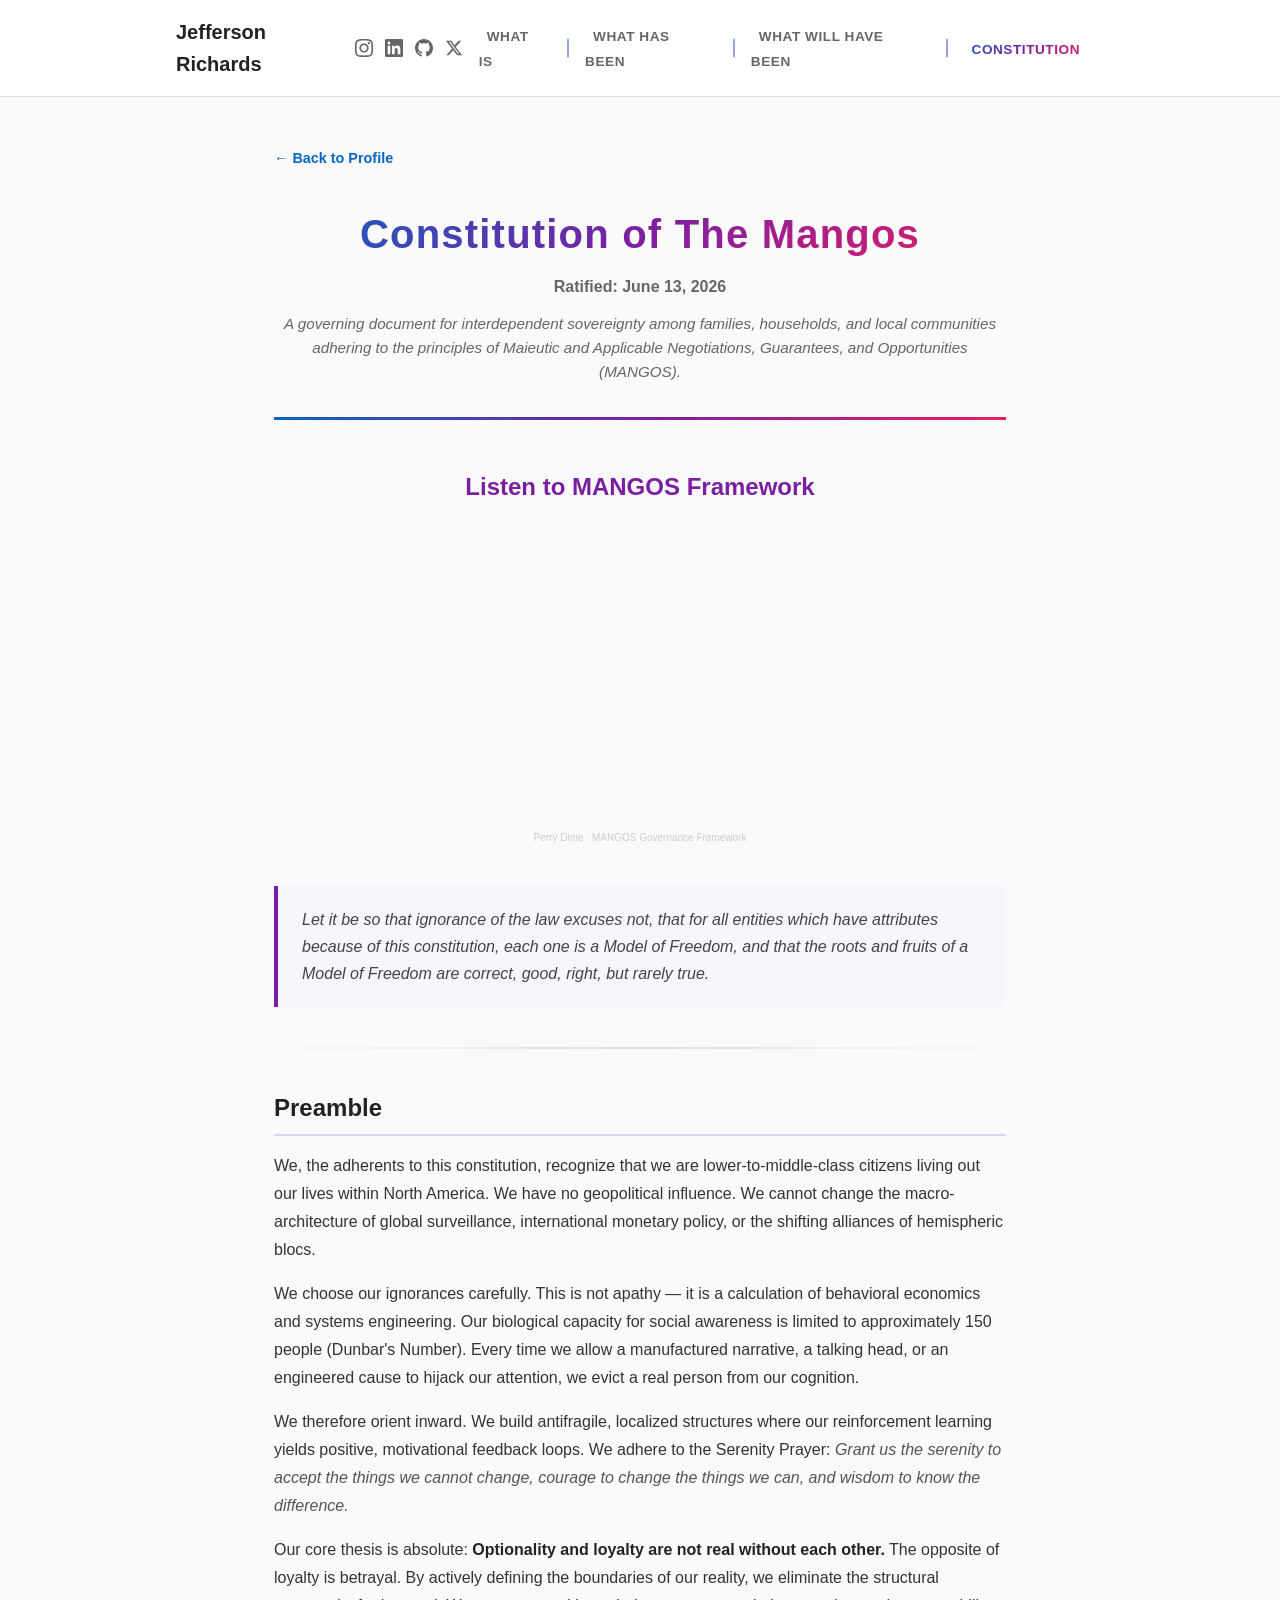
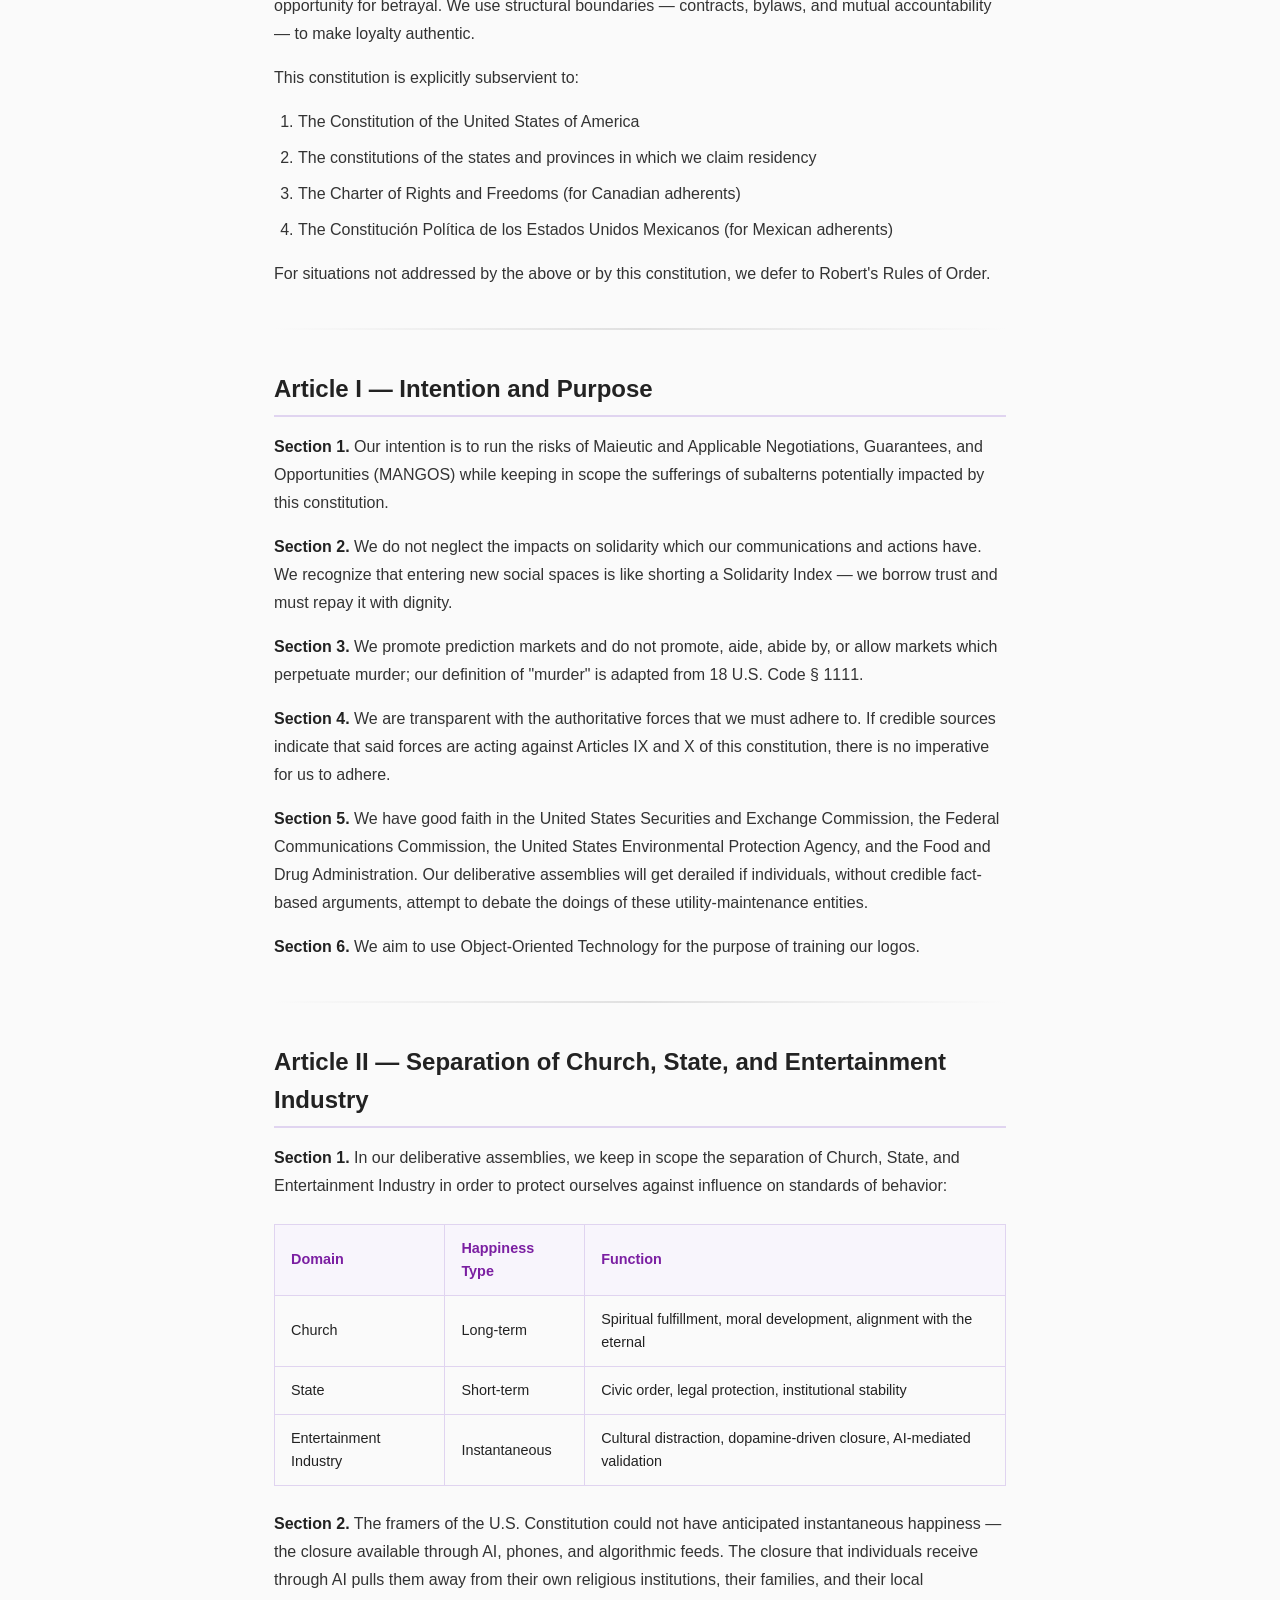
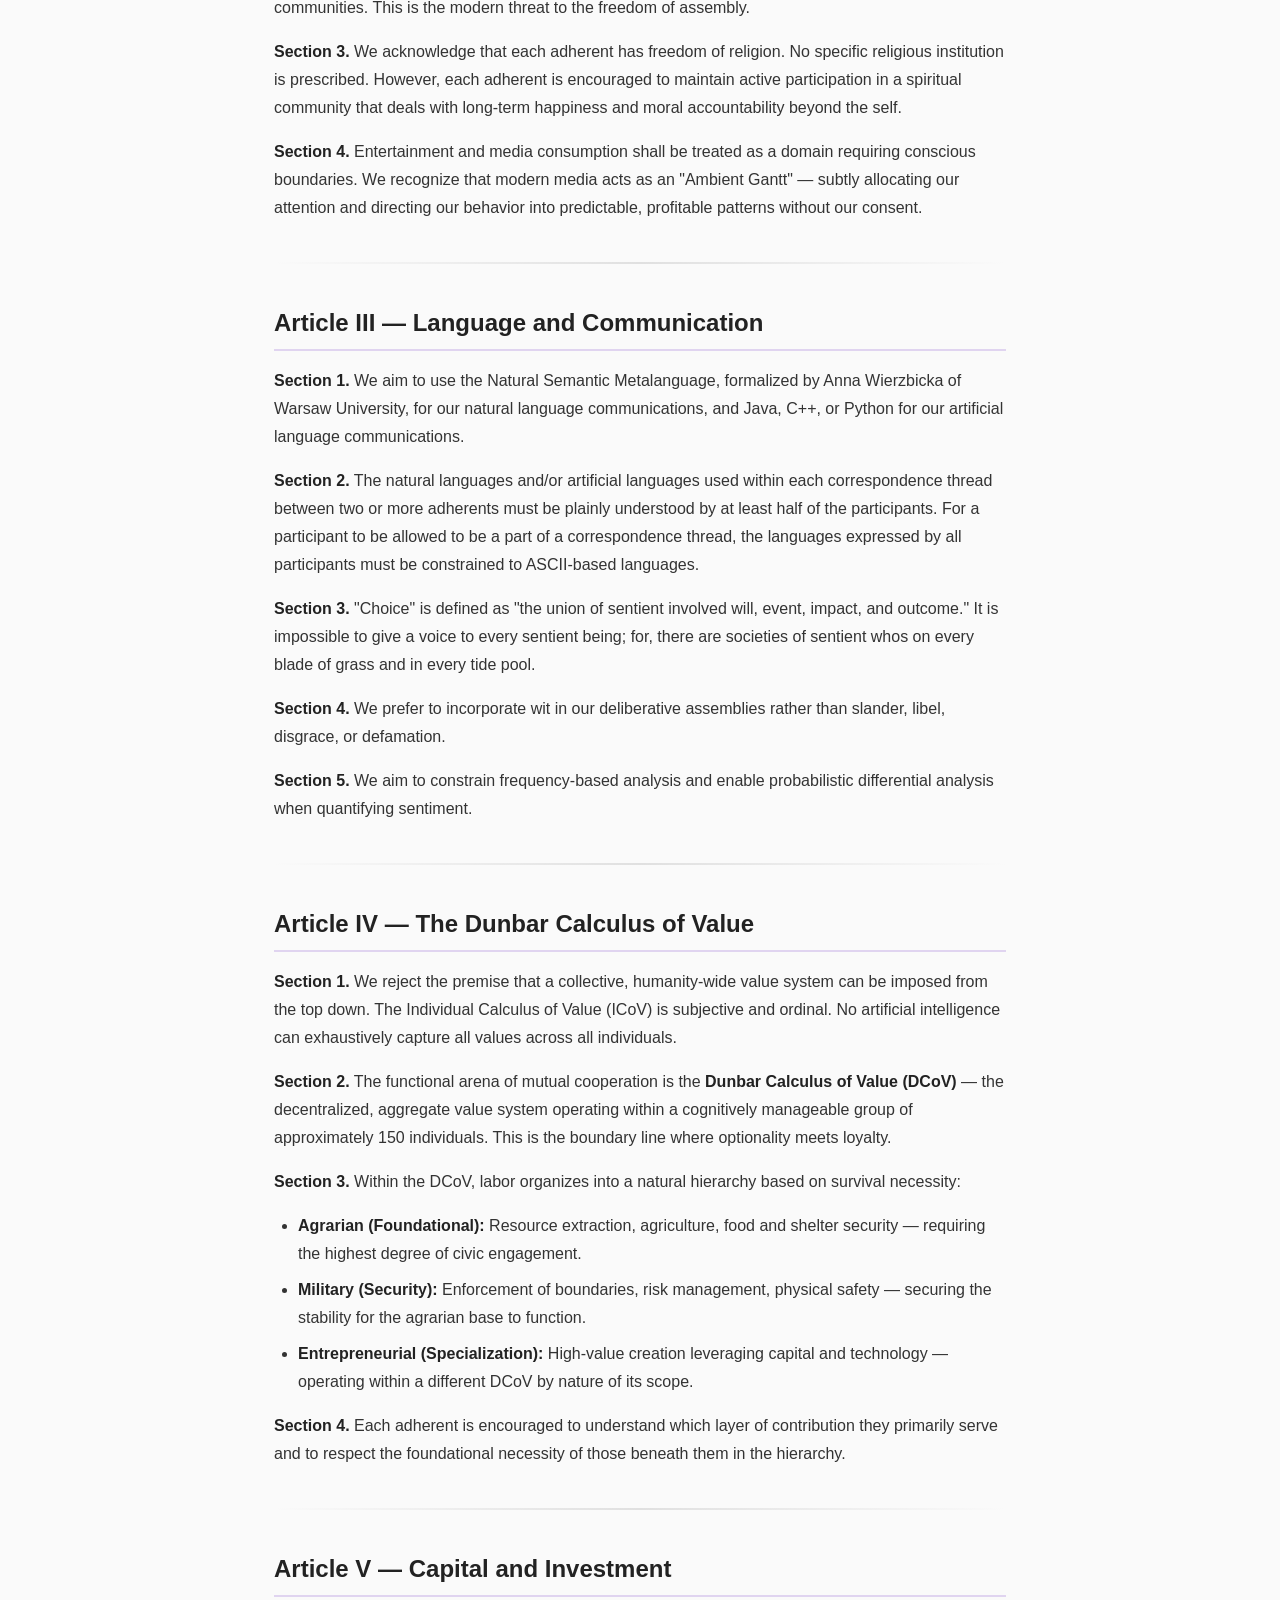
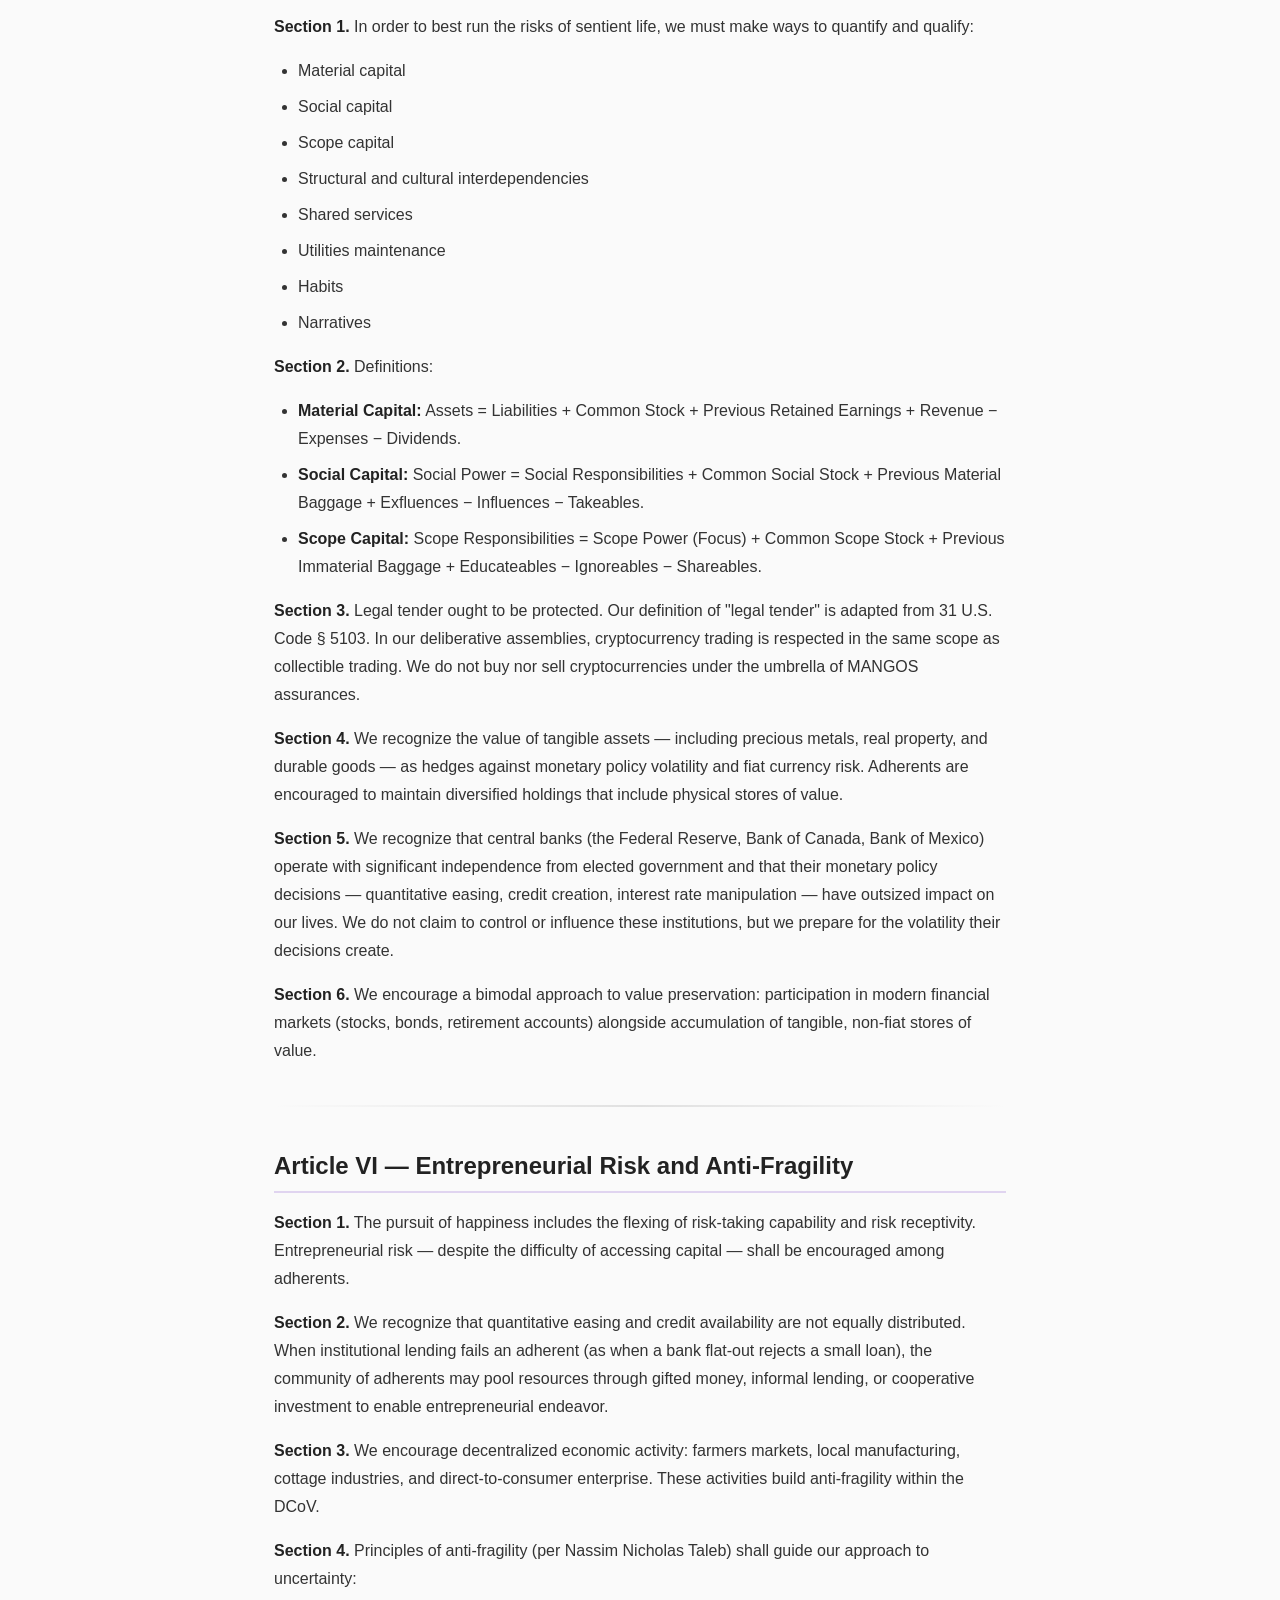
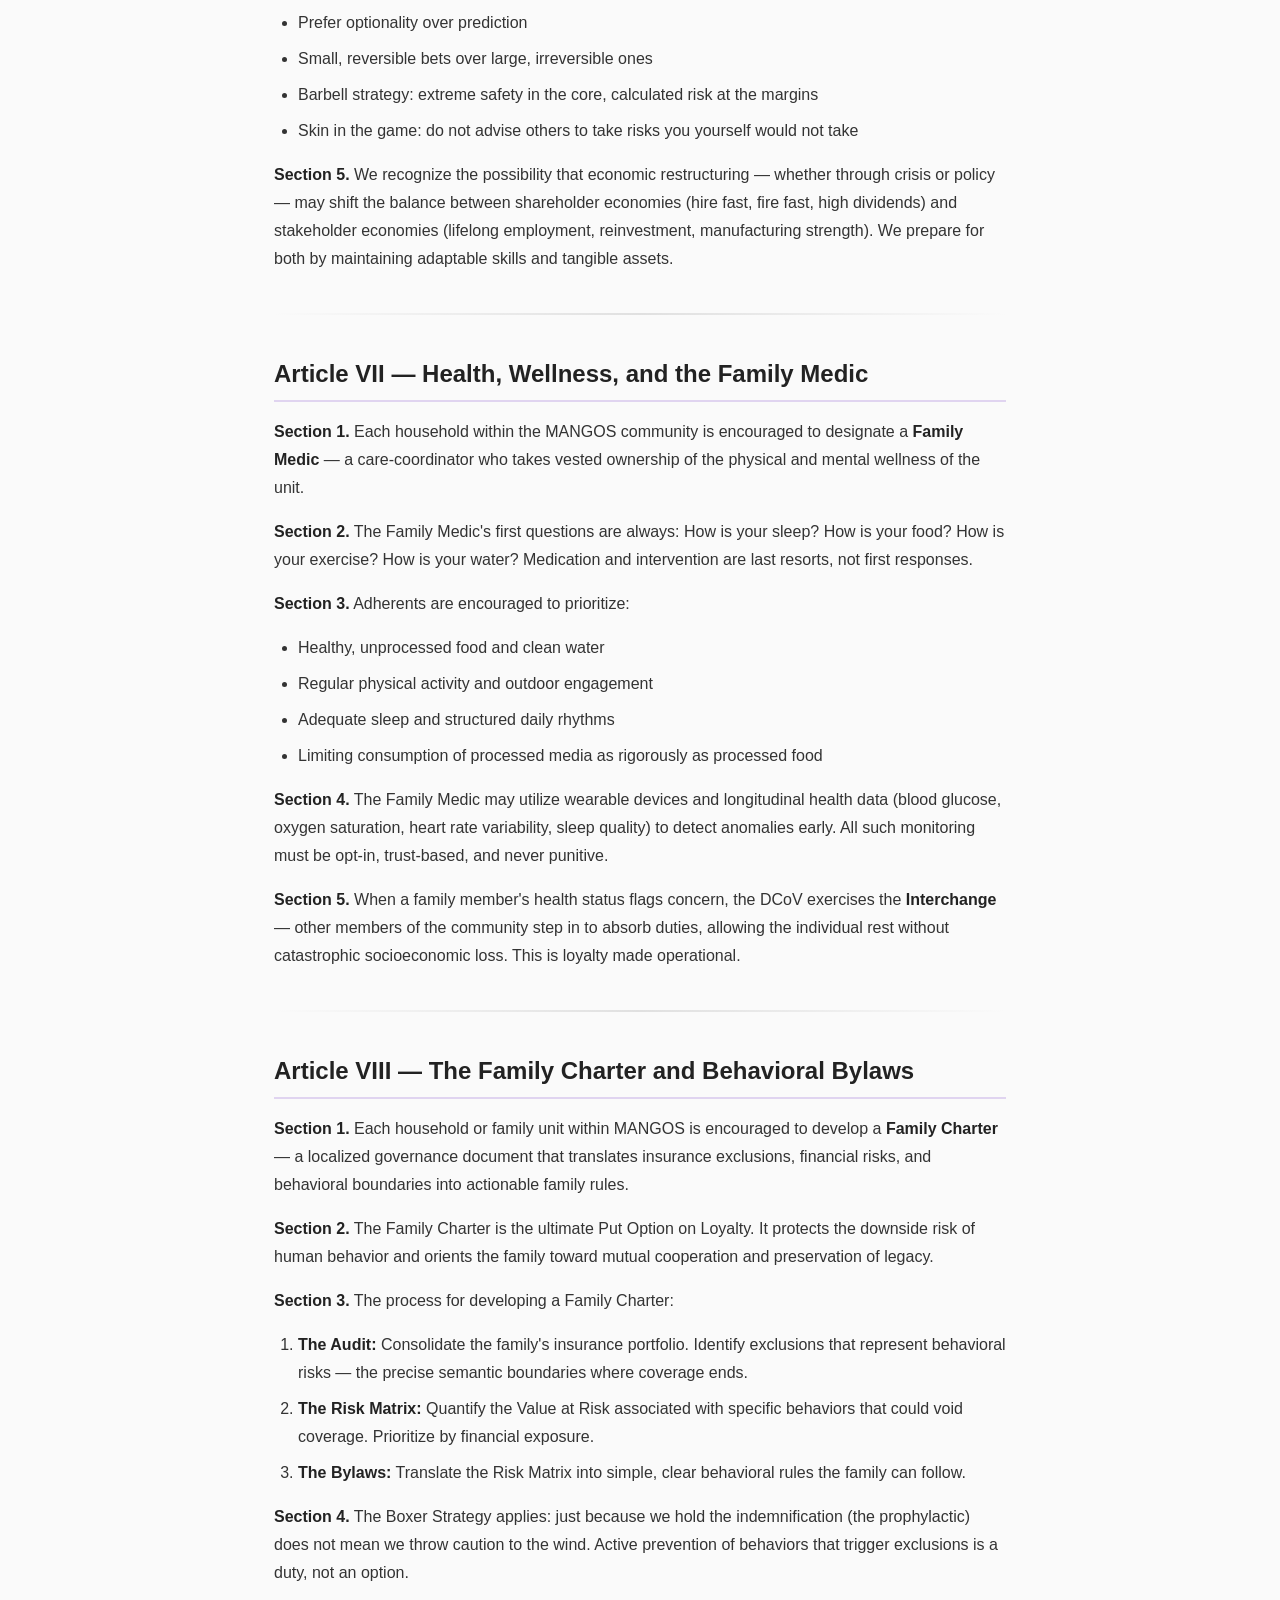
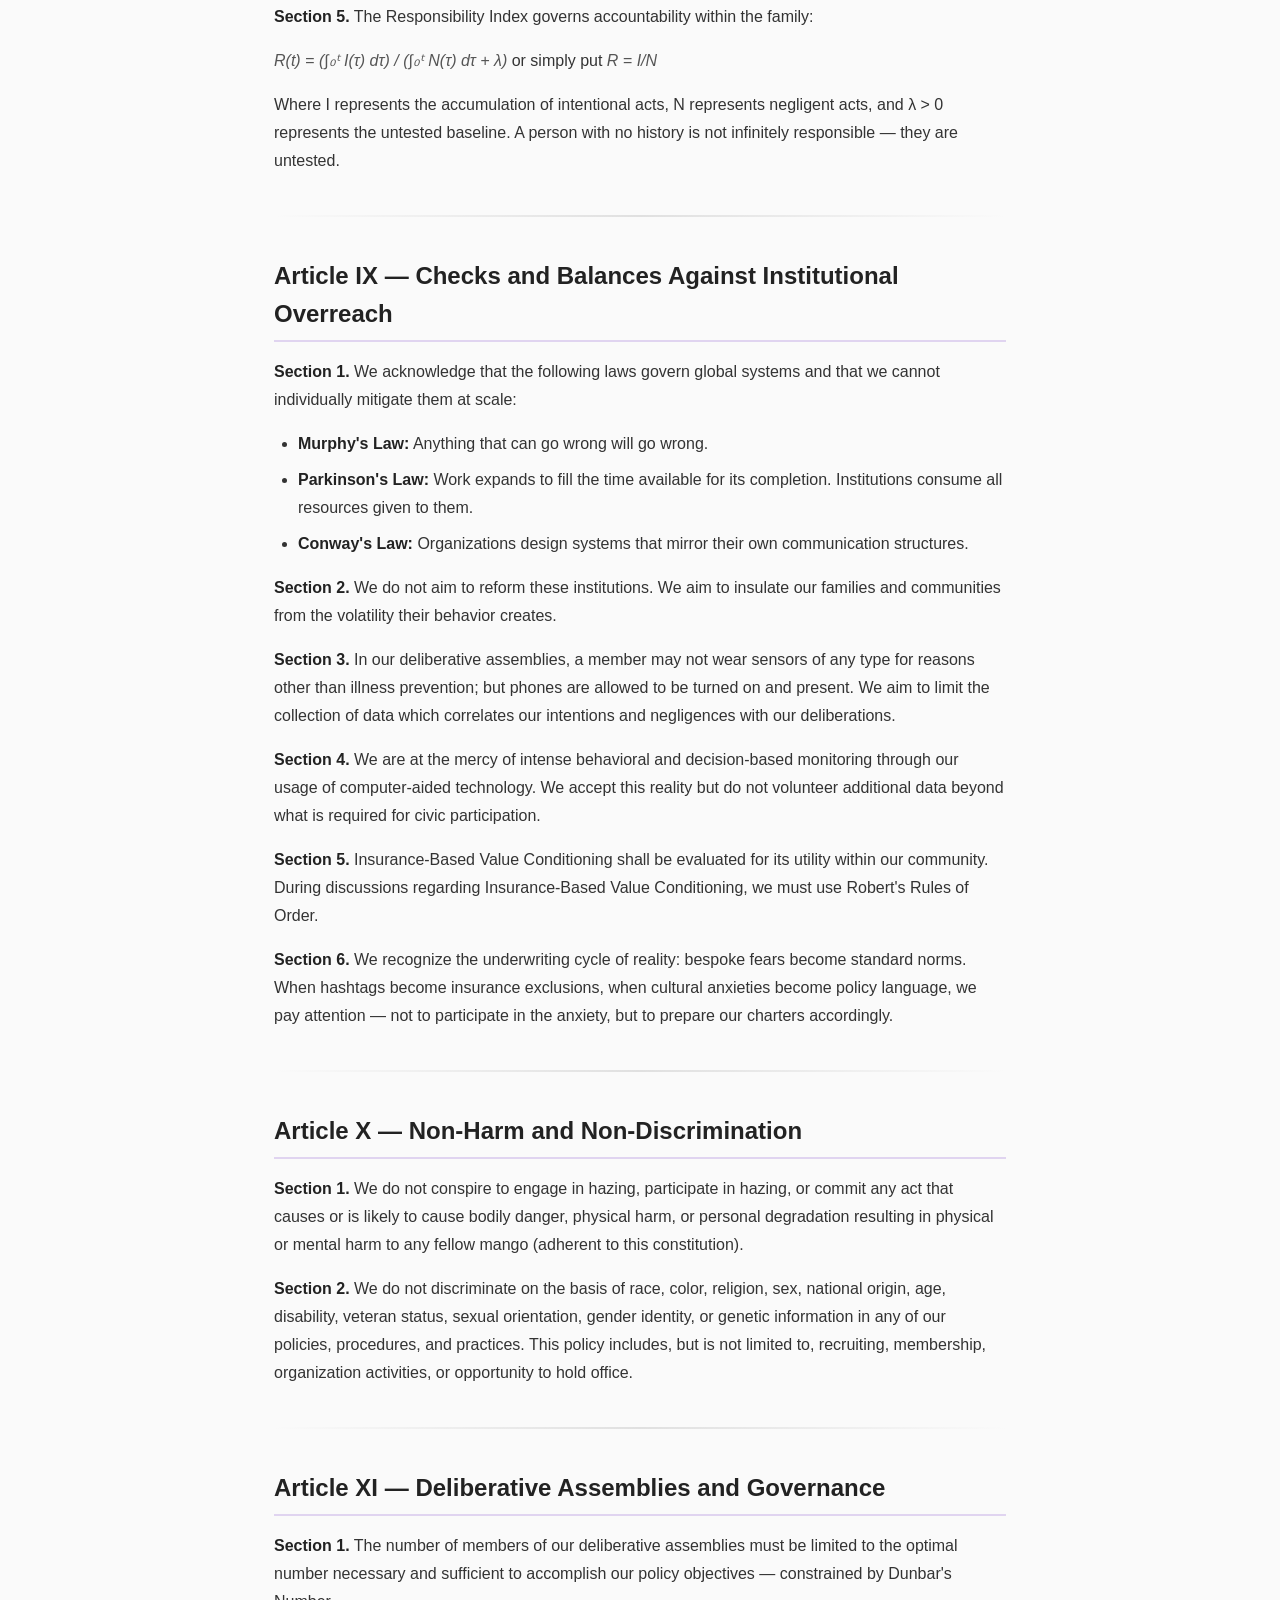
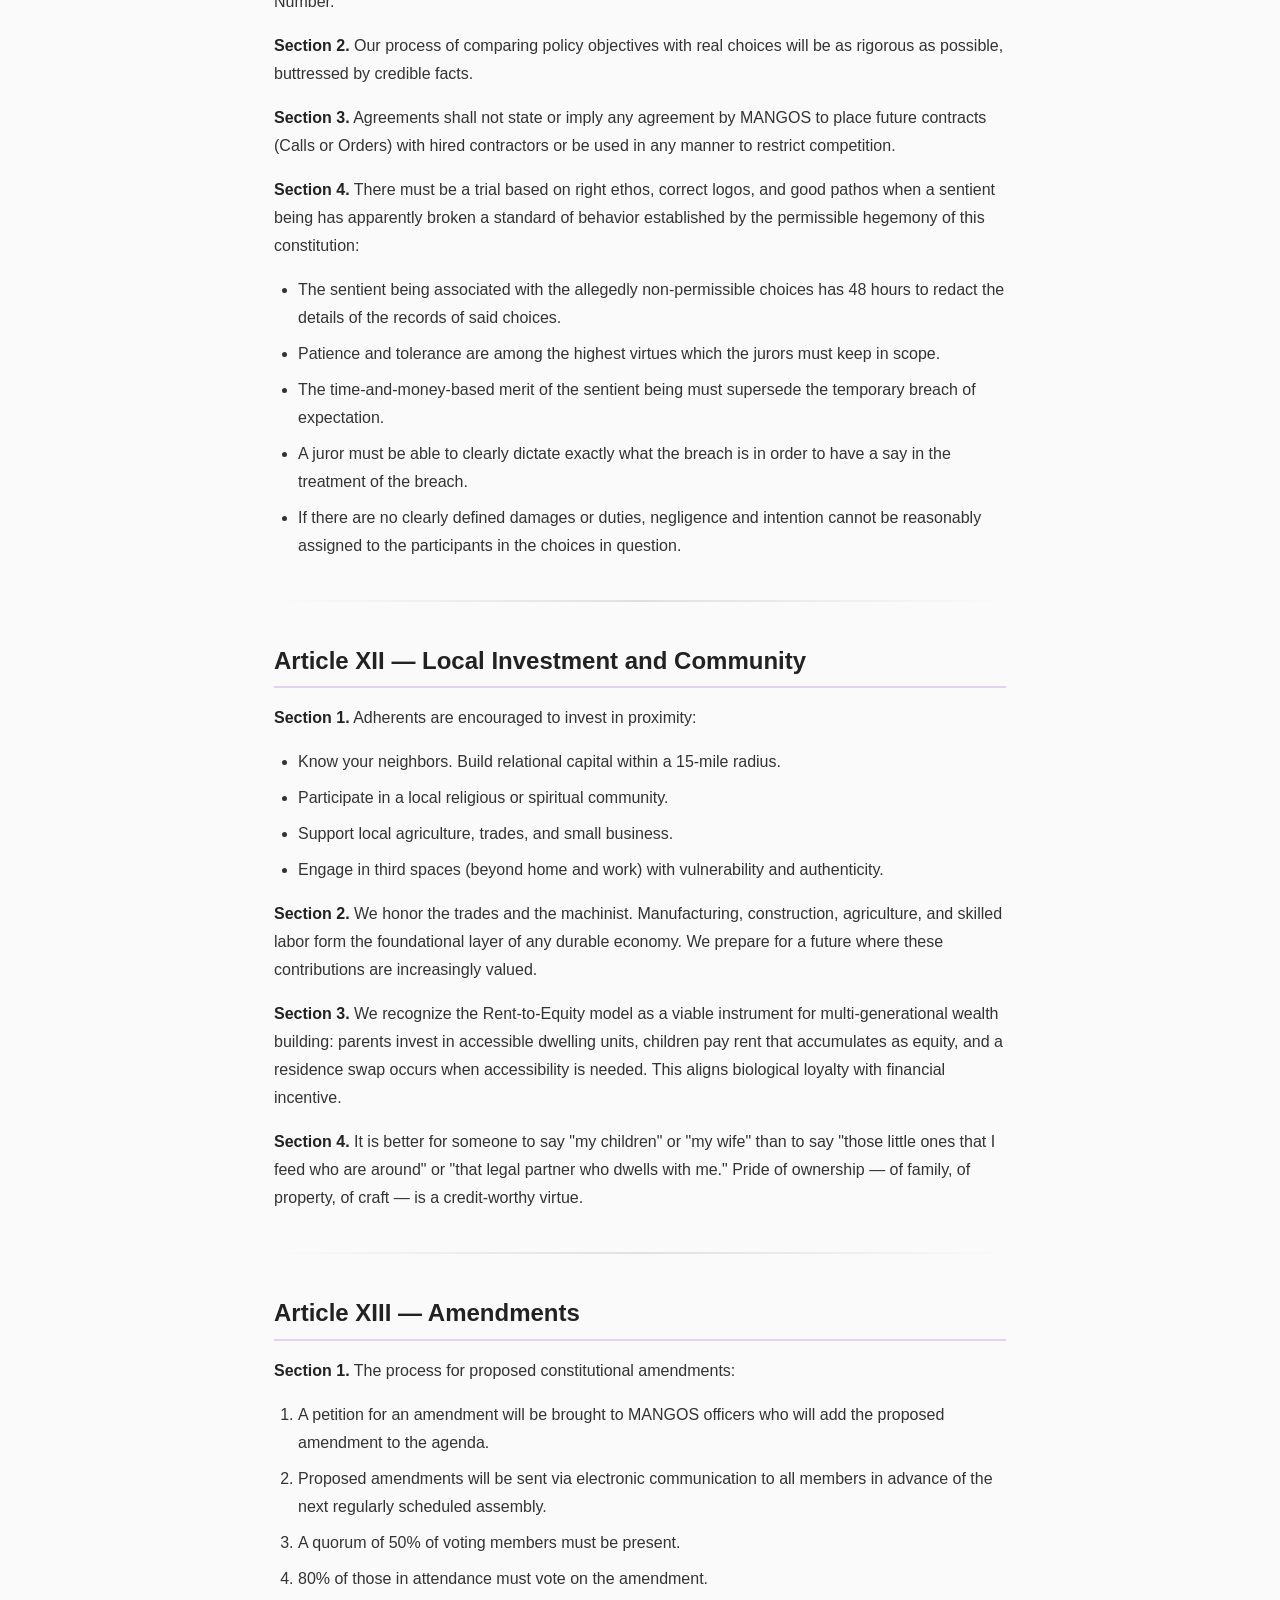
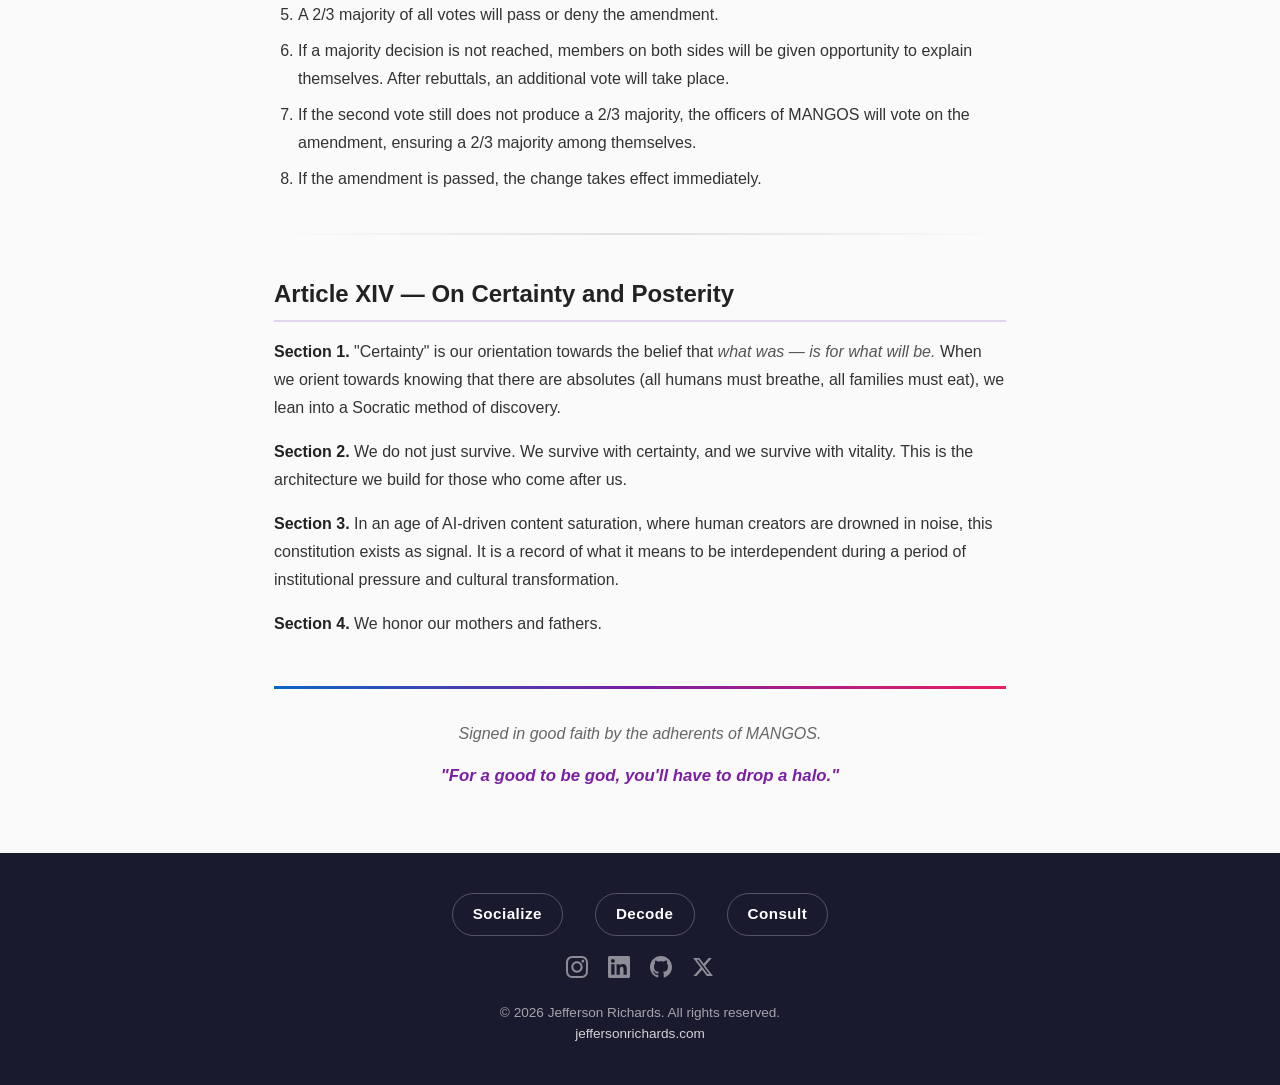
==== commit b833d2e5: "Add SoundCloud embed for MANGOS Framework to constitution page" ====
--- a/constitution.html
+++ b/constitution.html
@@ -234,6 +234,13 @@
       <h1>Constitution of The Mangos</h1>
       <p class="ratified">Ratified: June 13, 2026</p>
       <p class="subtitle">A governing document for interdependent sovereignty among families, households, and local communities adhering to the principles of Maieutic and Applicable Negotiations, Guarantees, and Opportunities (MANGOS).</p>
+    </div>
+
+    <!-- SoundCloud Embed -->
+    <div style="text-align: center; max-width: 600px; margin: 0 auto 2.5rem;">
+      <h2 style="font-size: 1.5rem; font-weight: 800; margin-bottom: 1rem; color: #7b1fa2;">Listen to MANGOS Framework</h2>
+      <iframe width="100%" height="300" scrolling="no" frameborder="no" allow="autoplay; encrypted-media" src="https://w.soundcloud.com/player/?url=https%3A//api.soundcloud.com/tracks/soundcloud%253Atracks%253A2342532509&color=%23ff5500&auto_play=false&hide_related=false&show_comments=true&show_user=true&show_reposts=false&show_teaser=true&visual=true"></iframe>
+      <div style="font-size: 10px; color: #cccccc; line-break: anywhere; word-break: normal; overflow: hidden; white-space: nowrap; text-overflow: ellipsis; font-family: Interstate,Lucida Grande,Lucida Sans Unicode,Lucida Sans,Garuda,Verdana,Tahoma,sans-serif; font-weight: 100;"><a href="https://soundcloud.com/perrydime" title="Perry Dime" target="_blank" style="color: #cccccc; text-decoration: none;">Perry Dime</a> · <a href="https://soundcloud.com/perrydime/mangos-governance-framework" title="MANGOS Governance Framework" target="_blank" style="color: #cccccc; text-decoration: none;">MANGOS Governance Framework</a></div>
     </div>
 
     <div class="constitution-body">
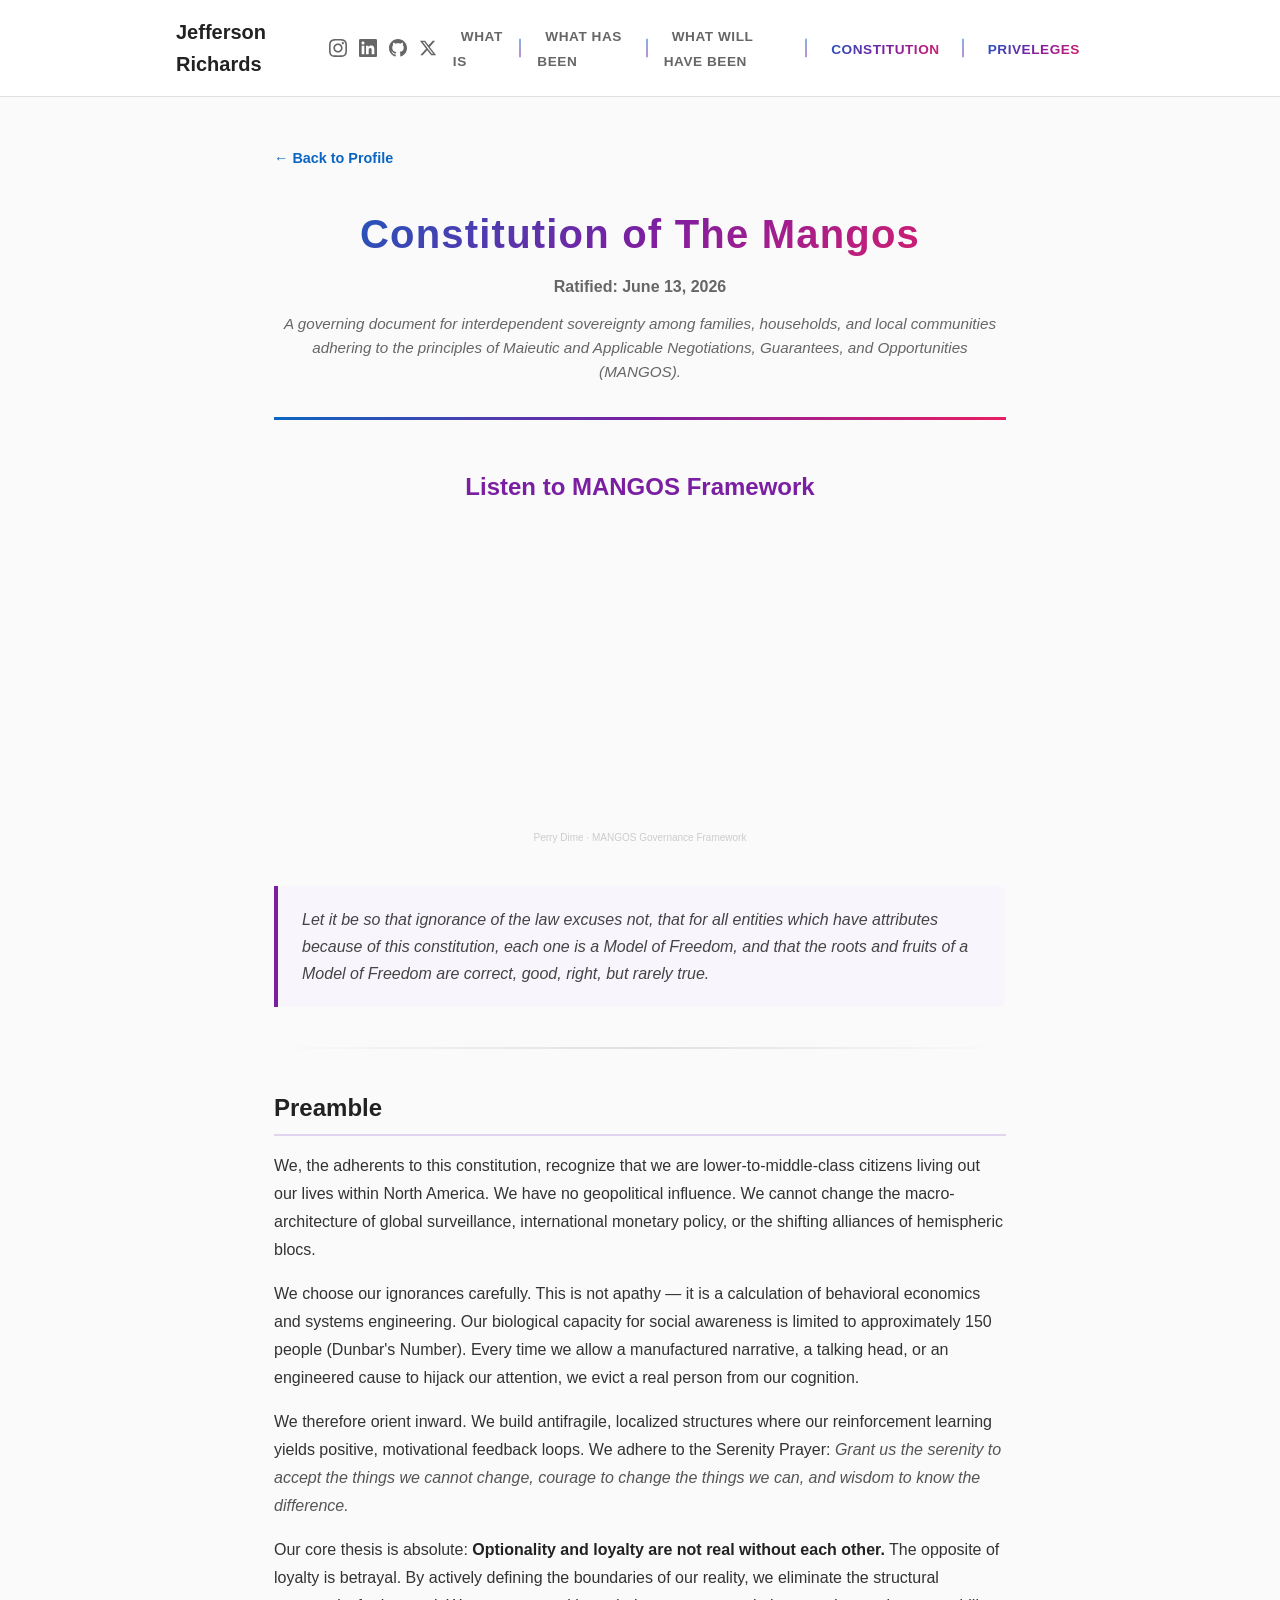
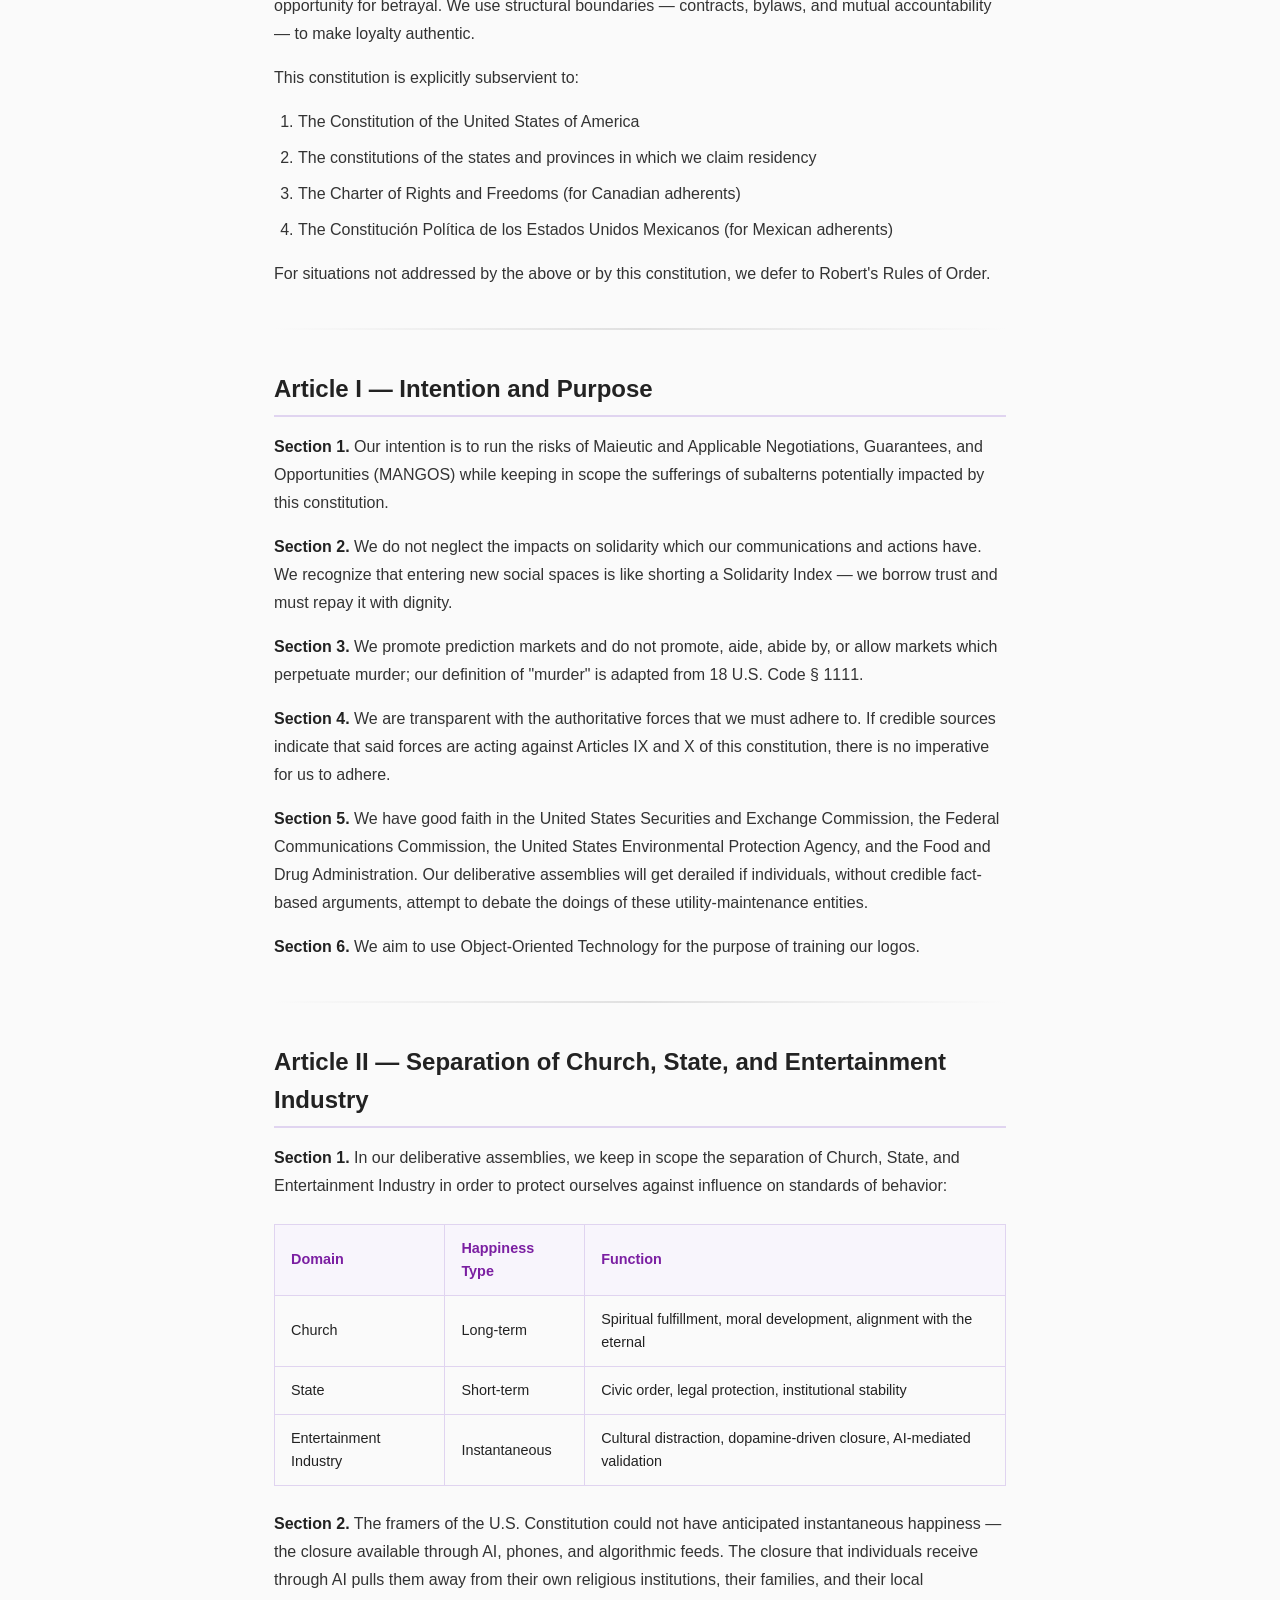
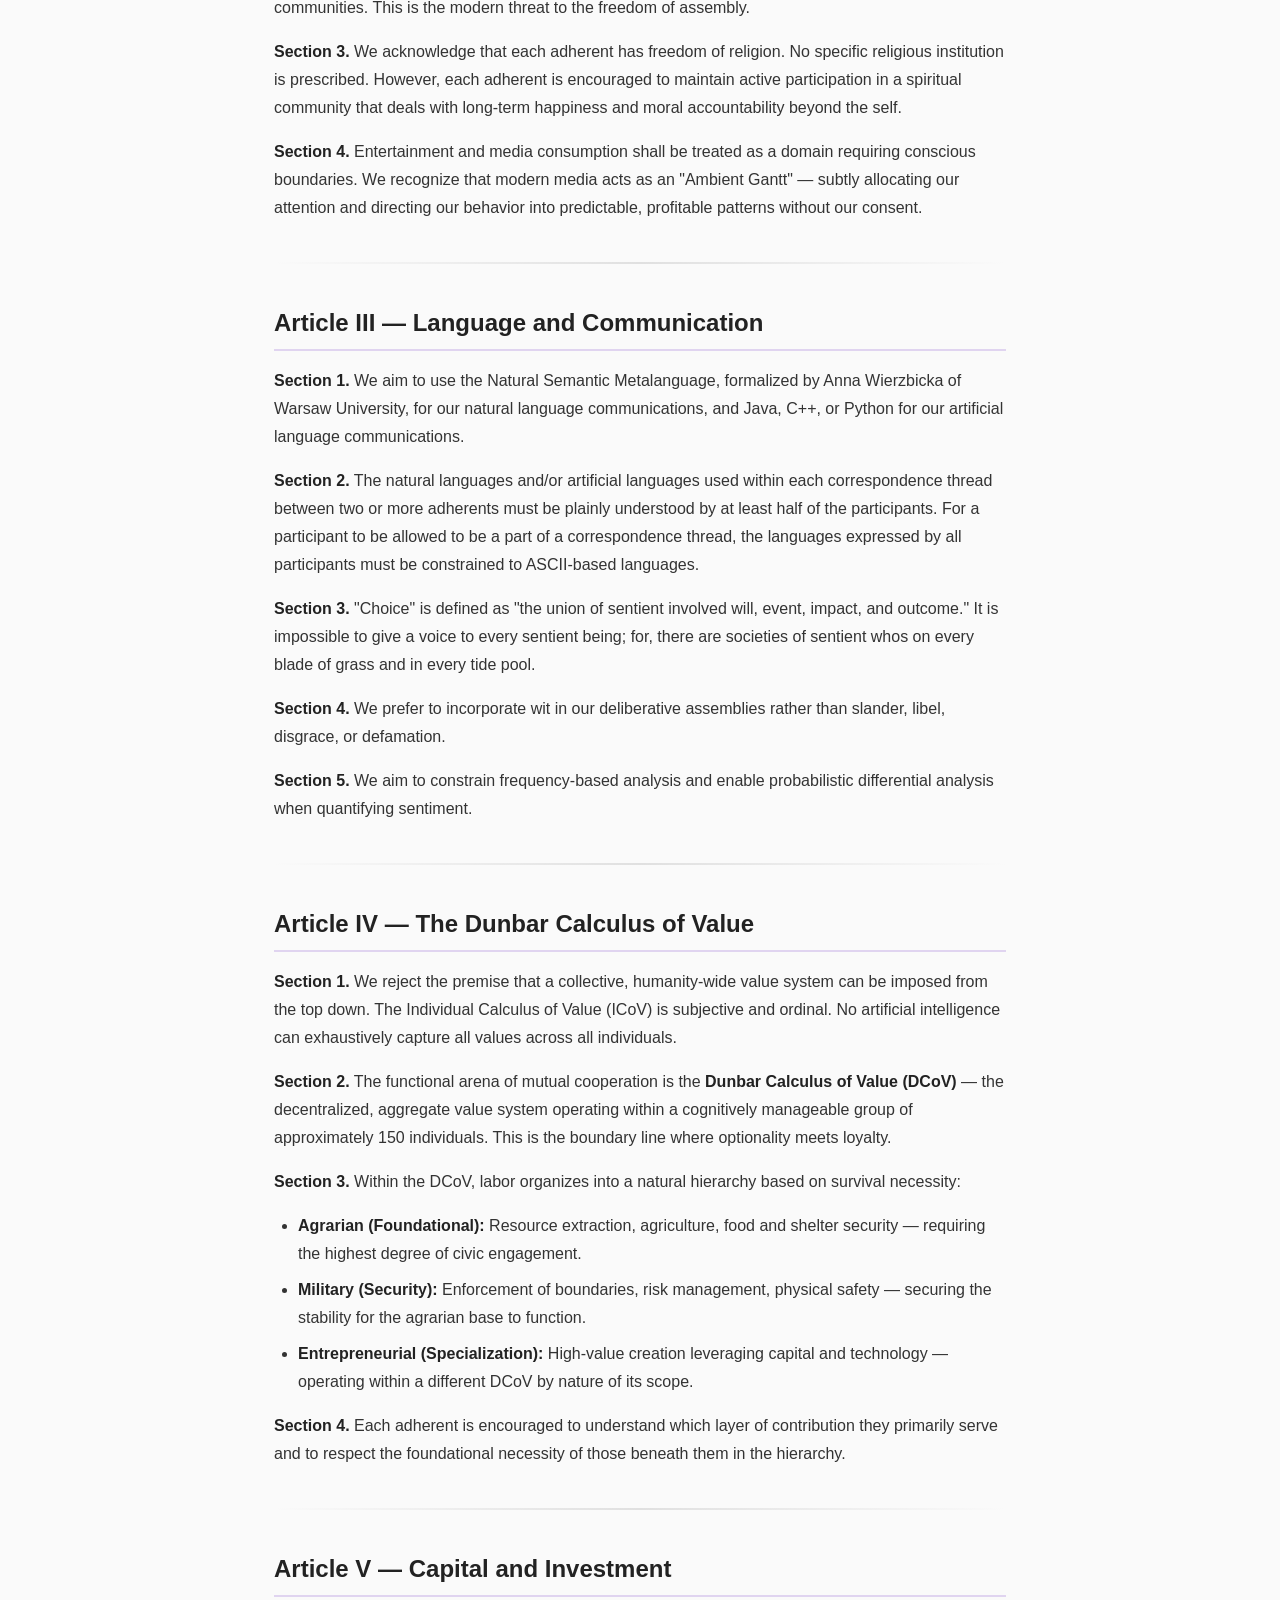
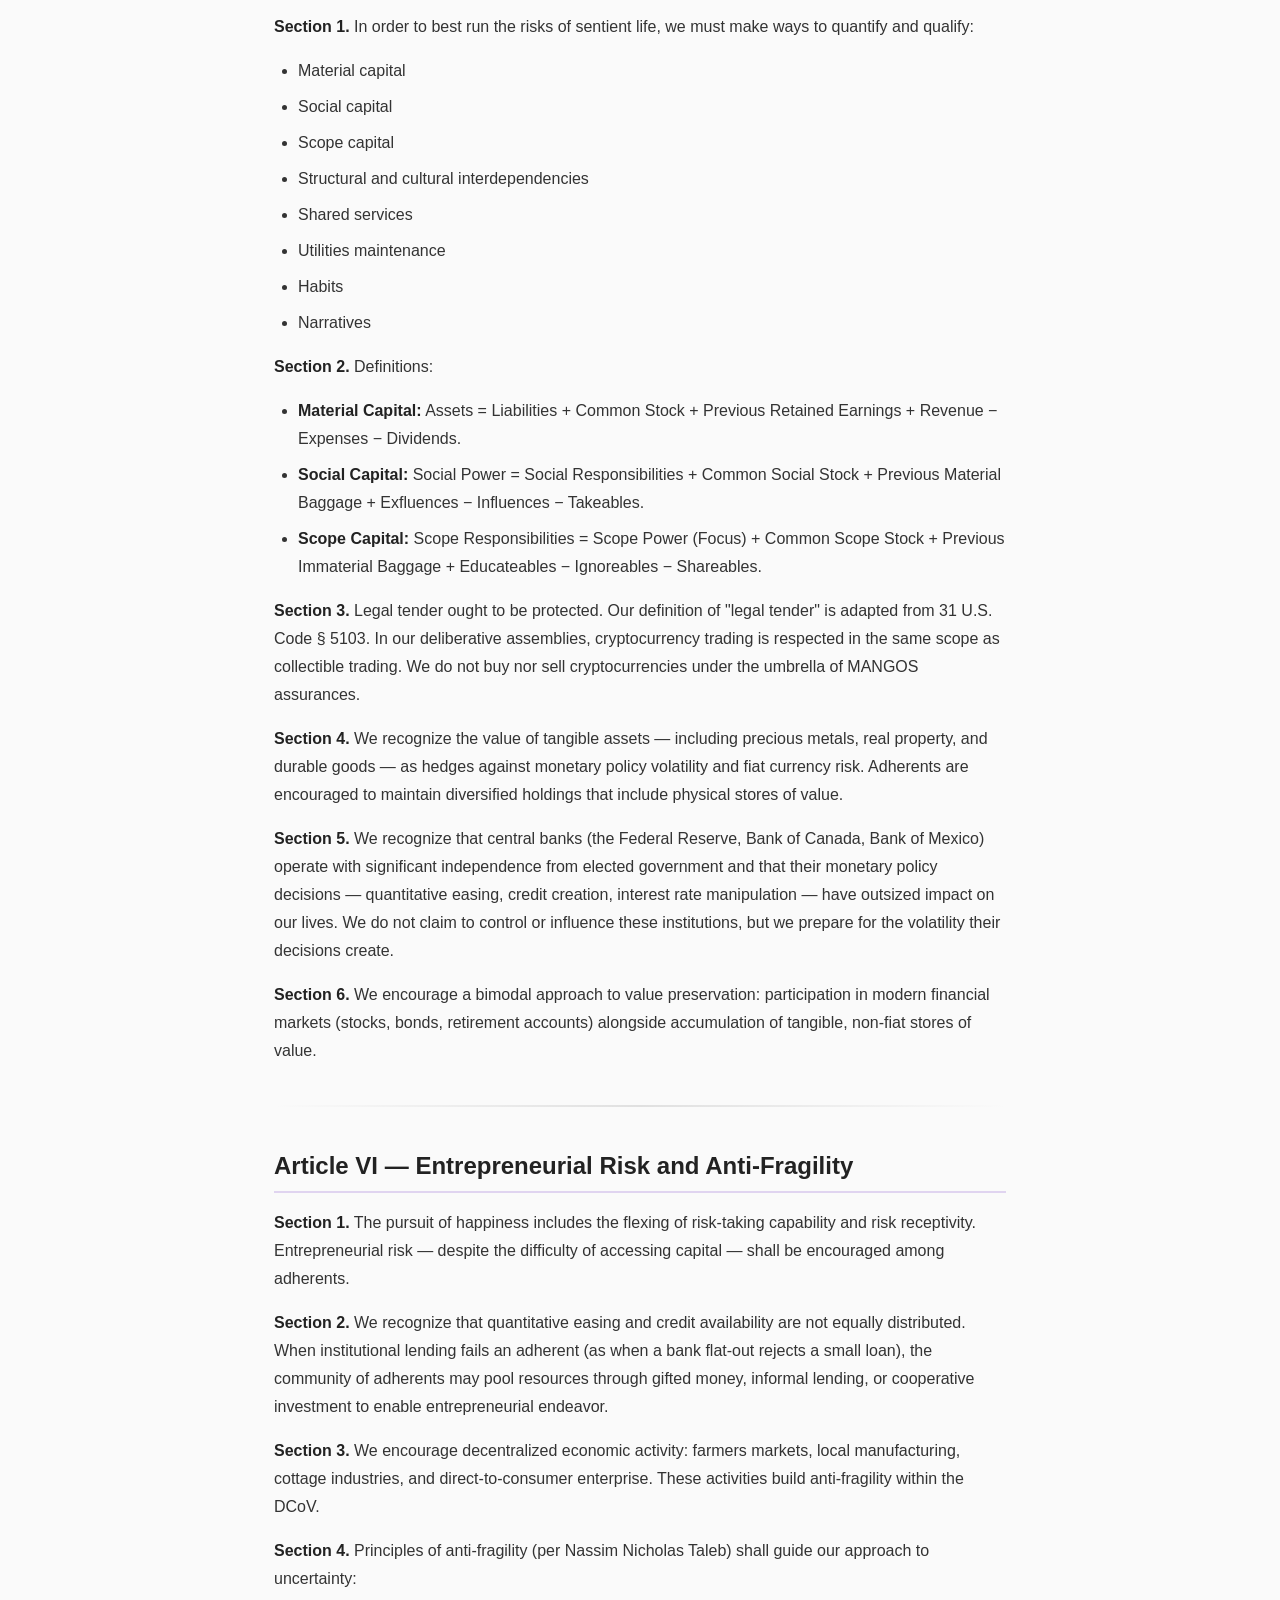
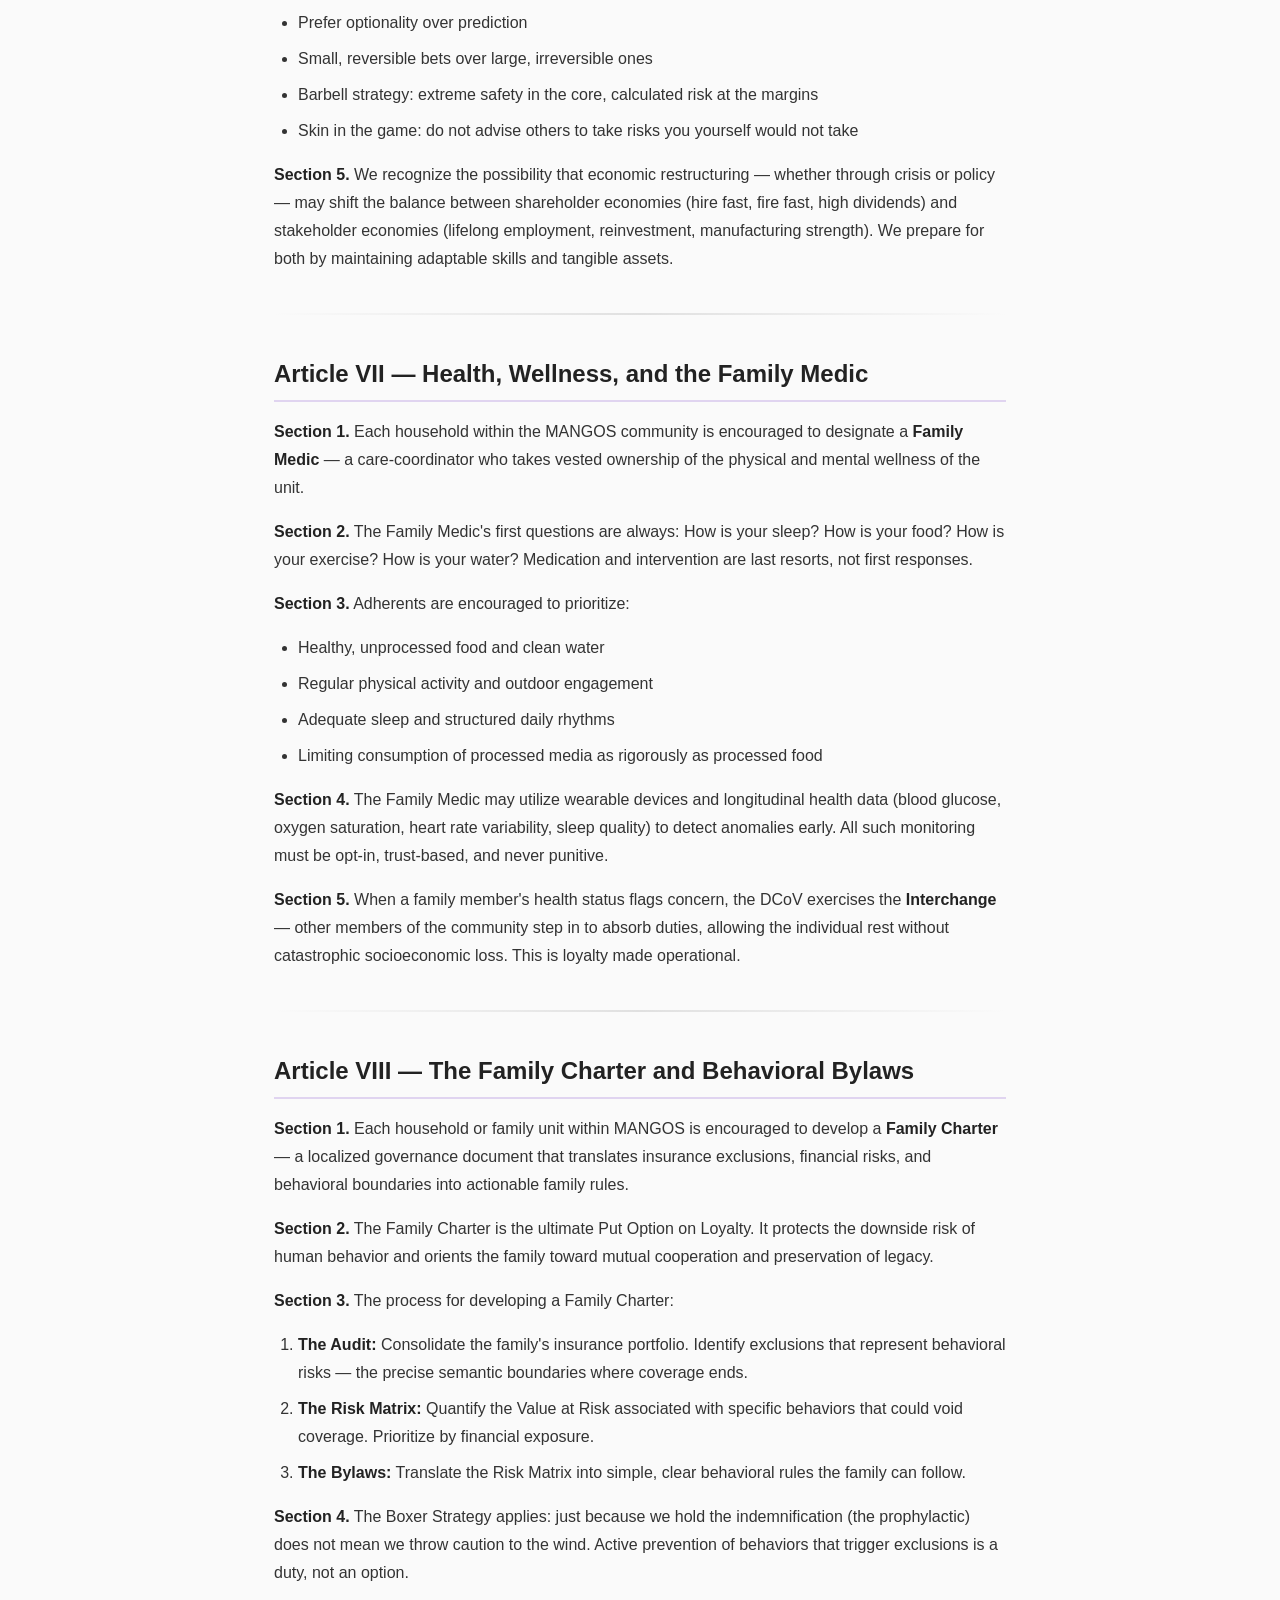
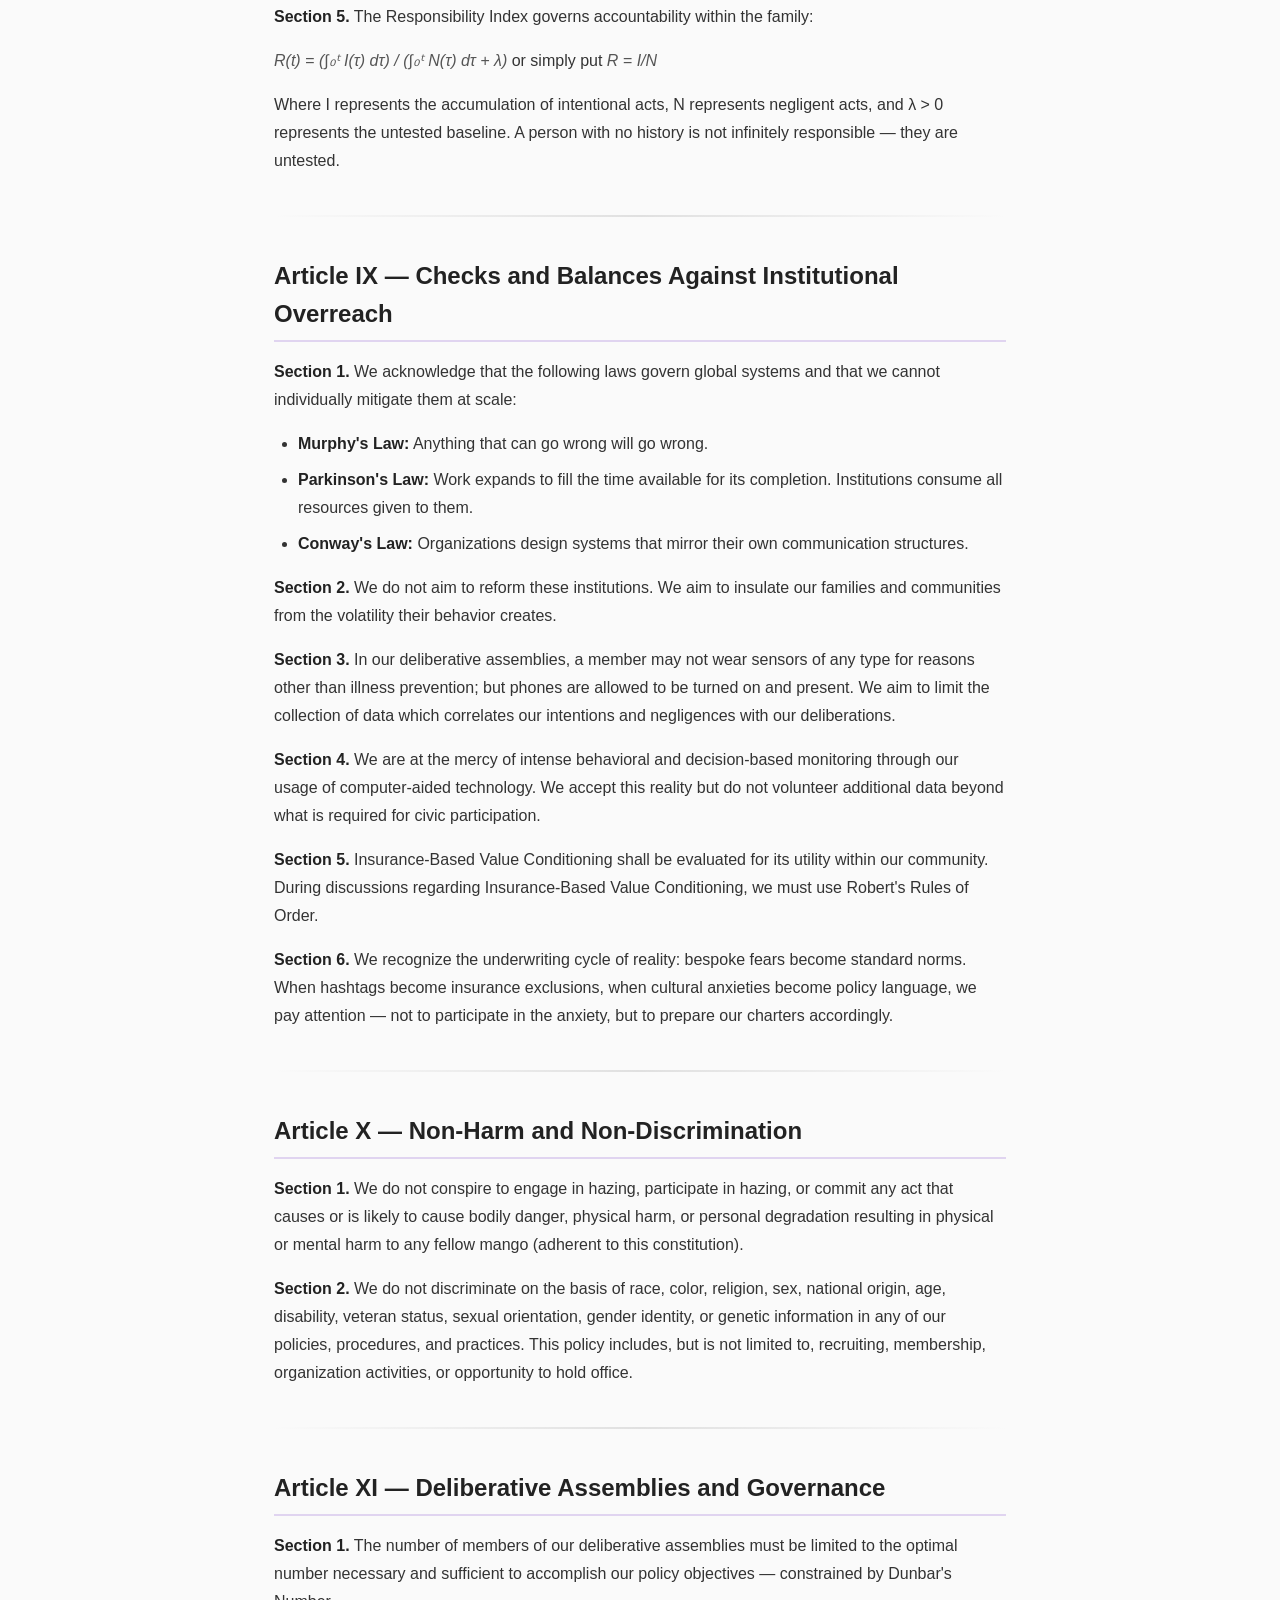
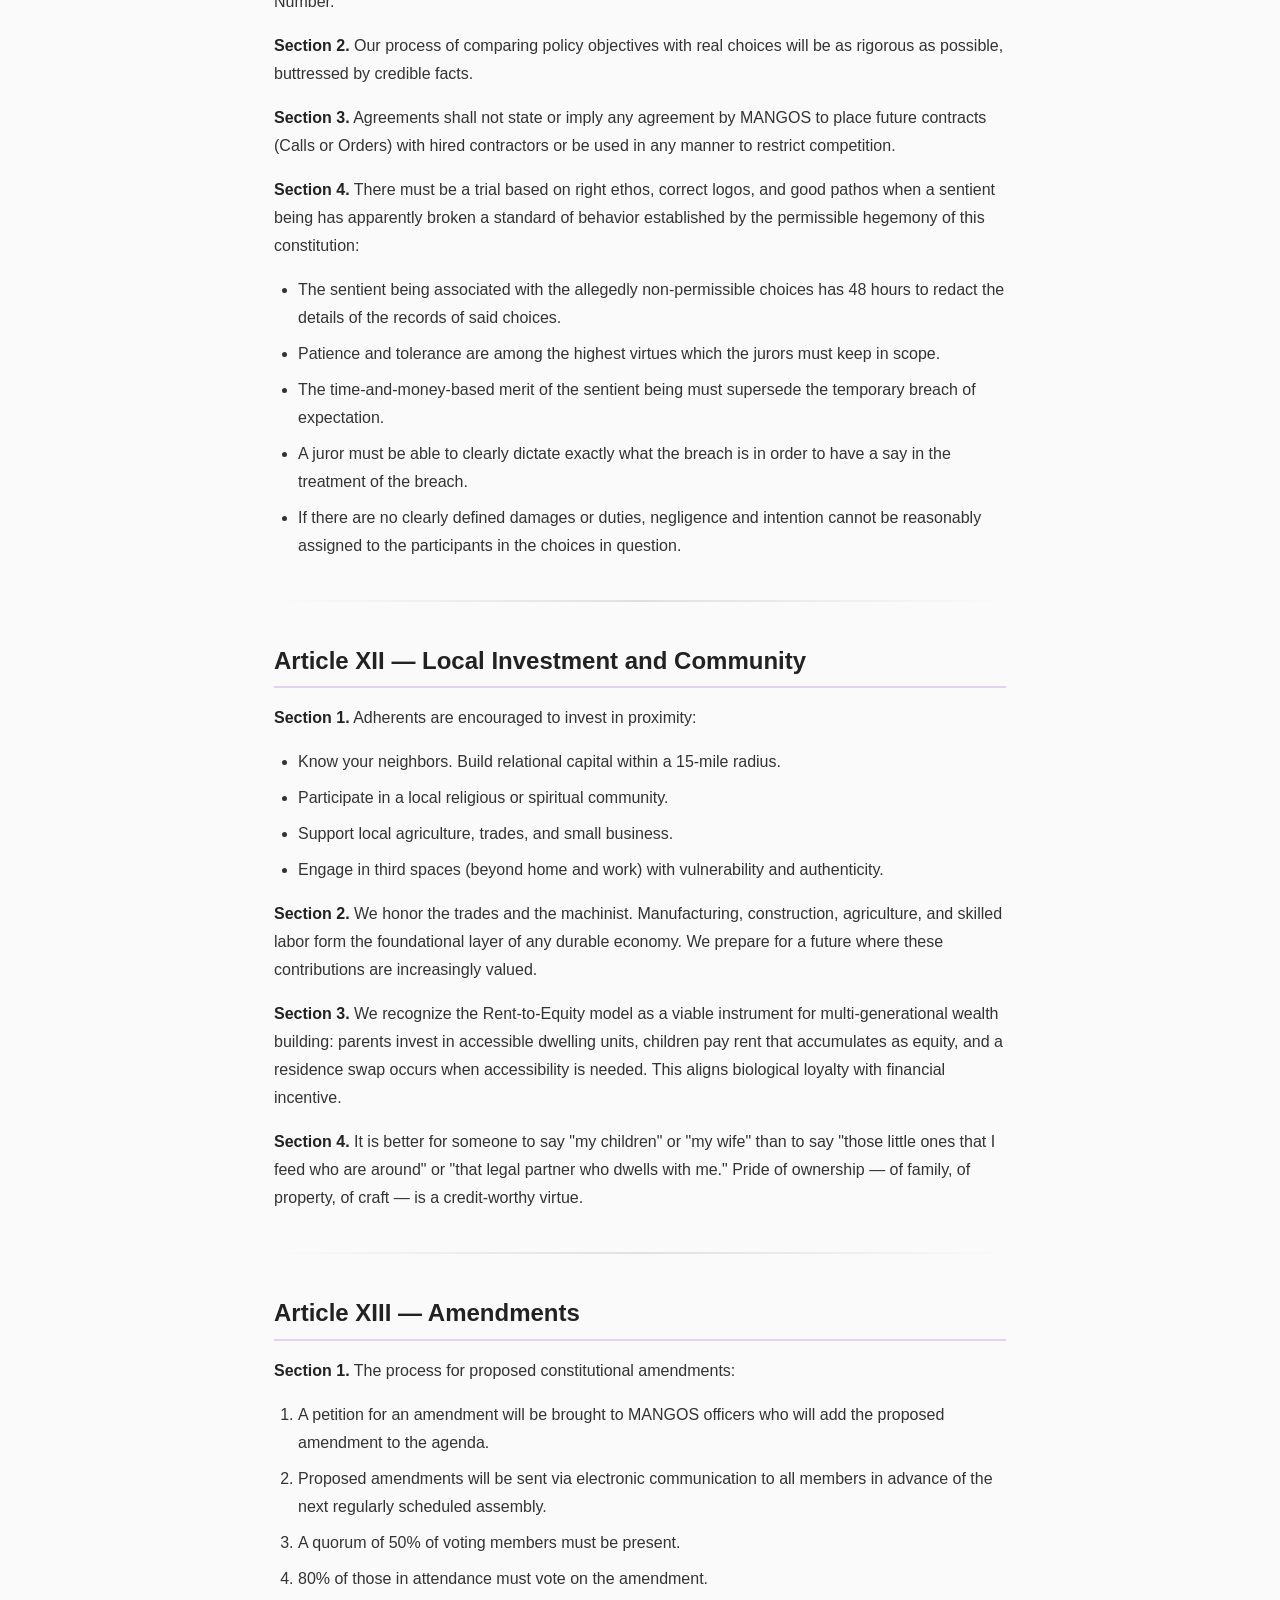
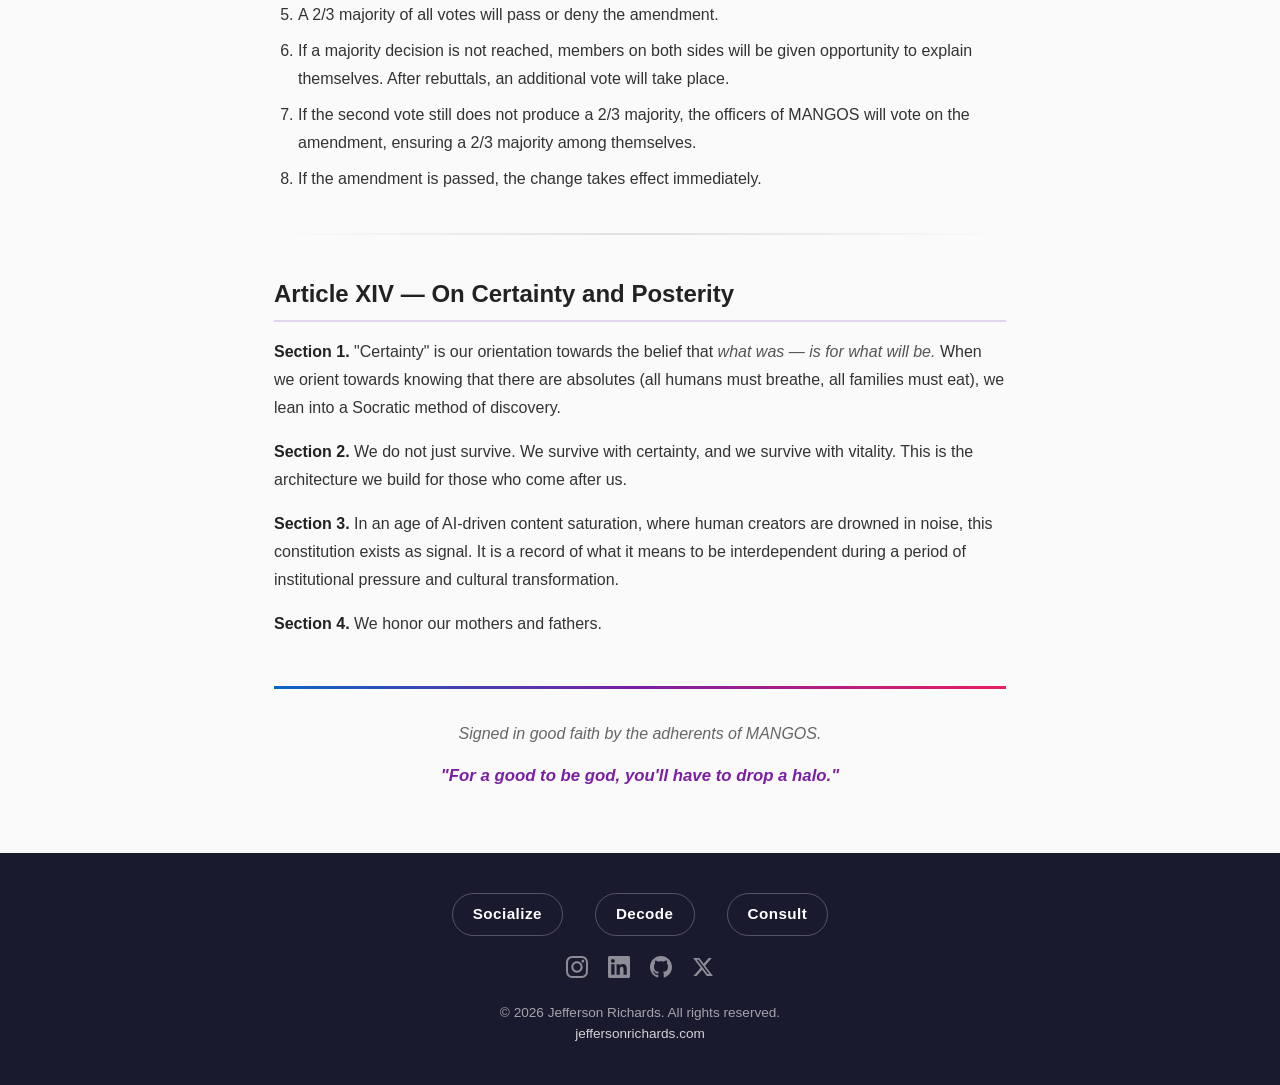
==== commit c0235cd7: "Add Bill of Privileges page and nav link" ====
--- a/constitution.html
+++ b/constitution.html
@@ -223,6 +223,7 @@
         <li><a href="index.html#what-has-been">What Has Been</a></li>
         <li><a href="index.html#what-will-have-been">What Will Have Been</a></li>
         <li><a href="constitution.html" class="nav-constitution">Constitution</a></li>
+        <li><a href="priveleges.html" class="nav-constitution">Priveleges</a></li>
       </ul>
     </nav>
   </header>
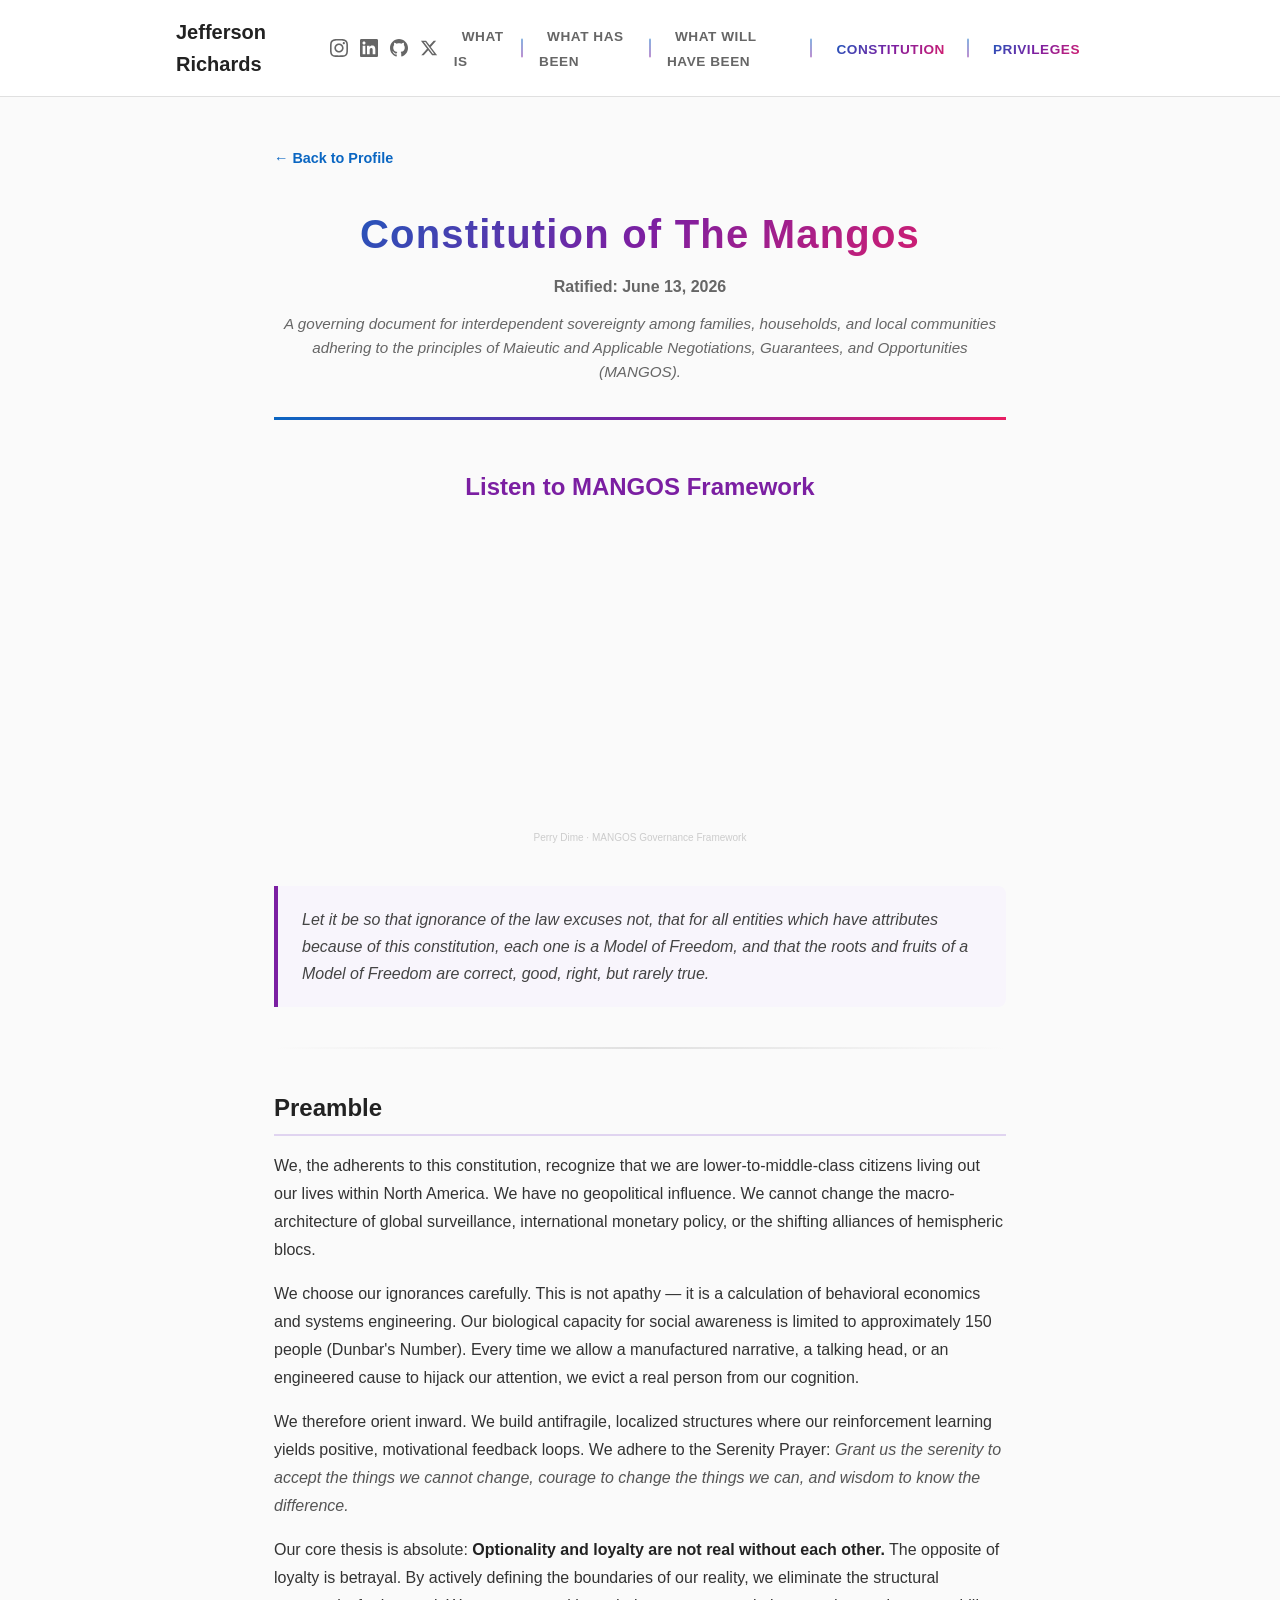
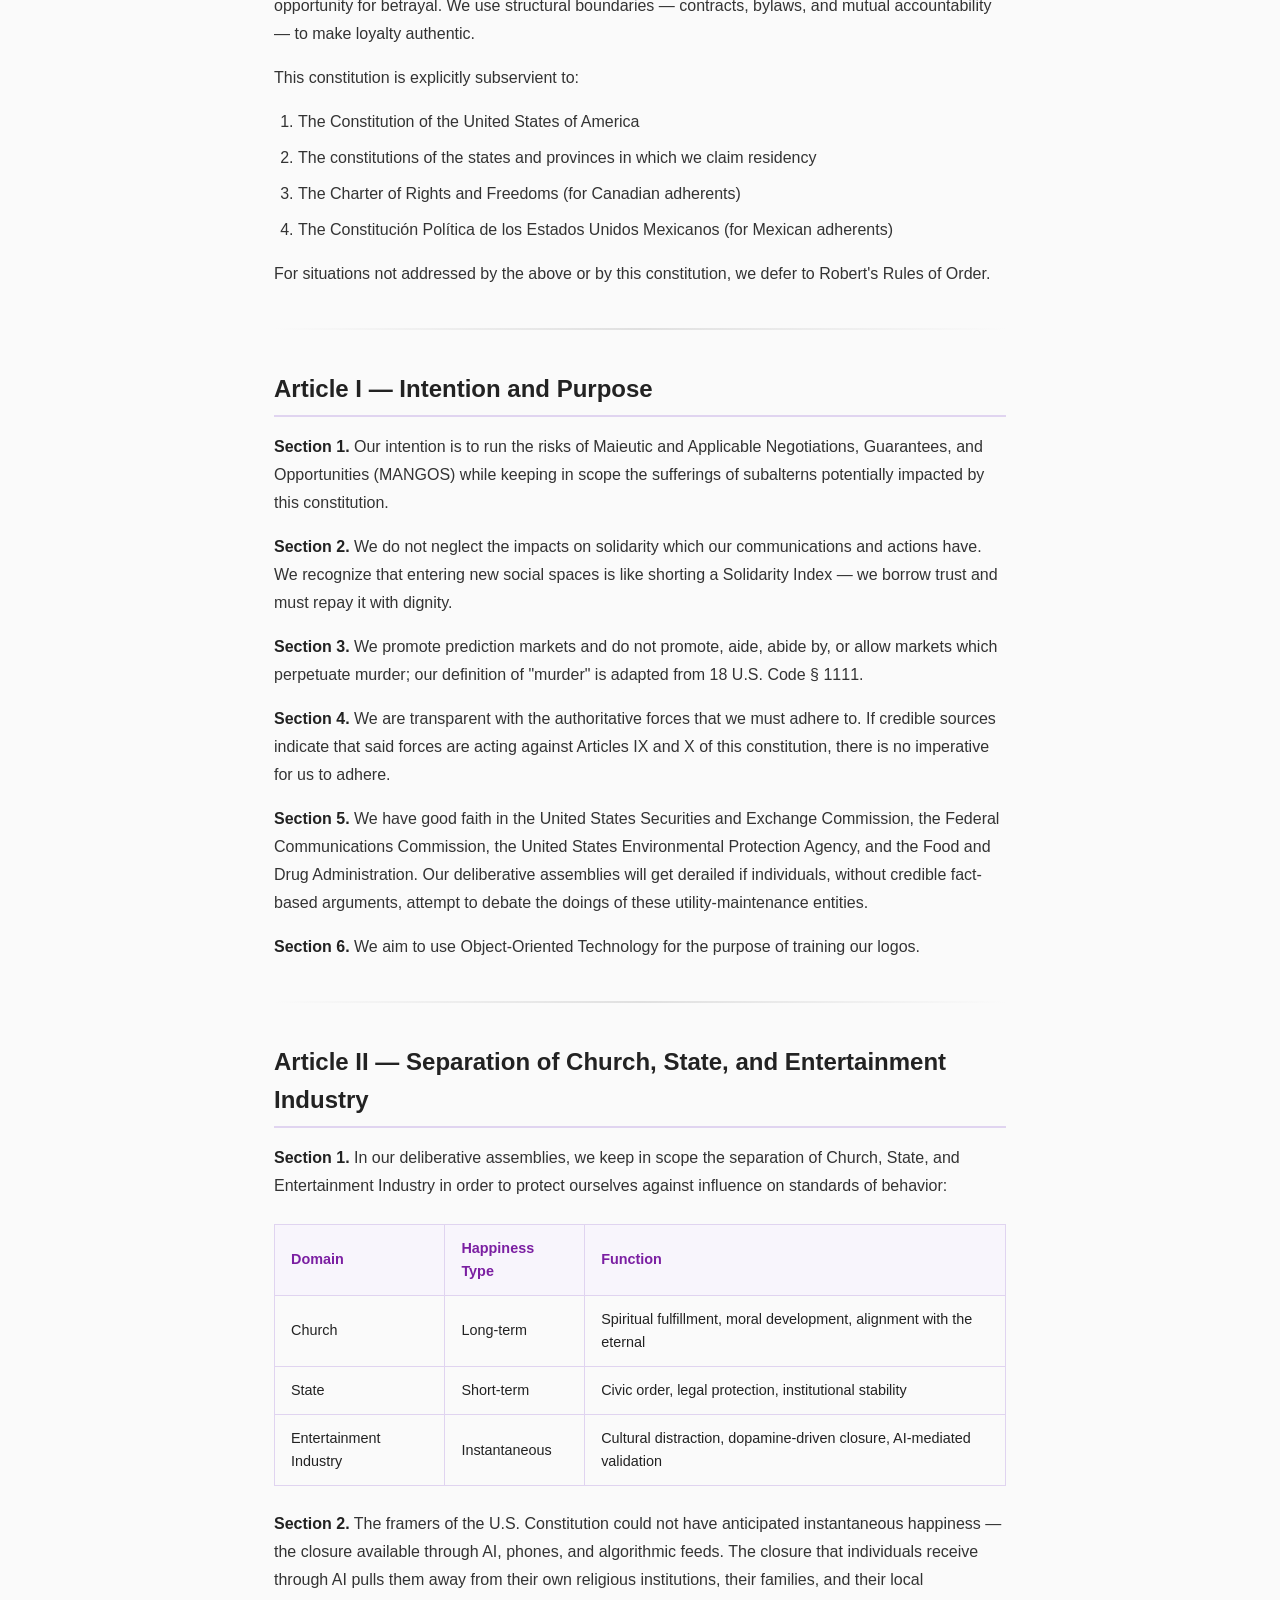
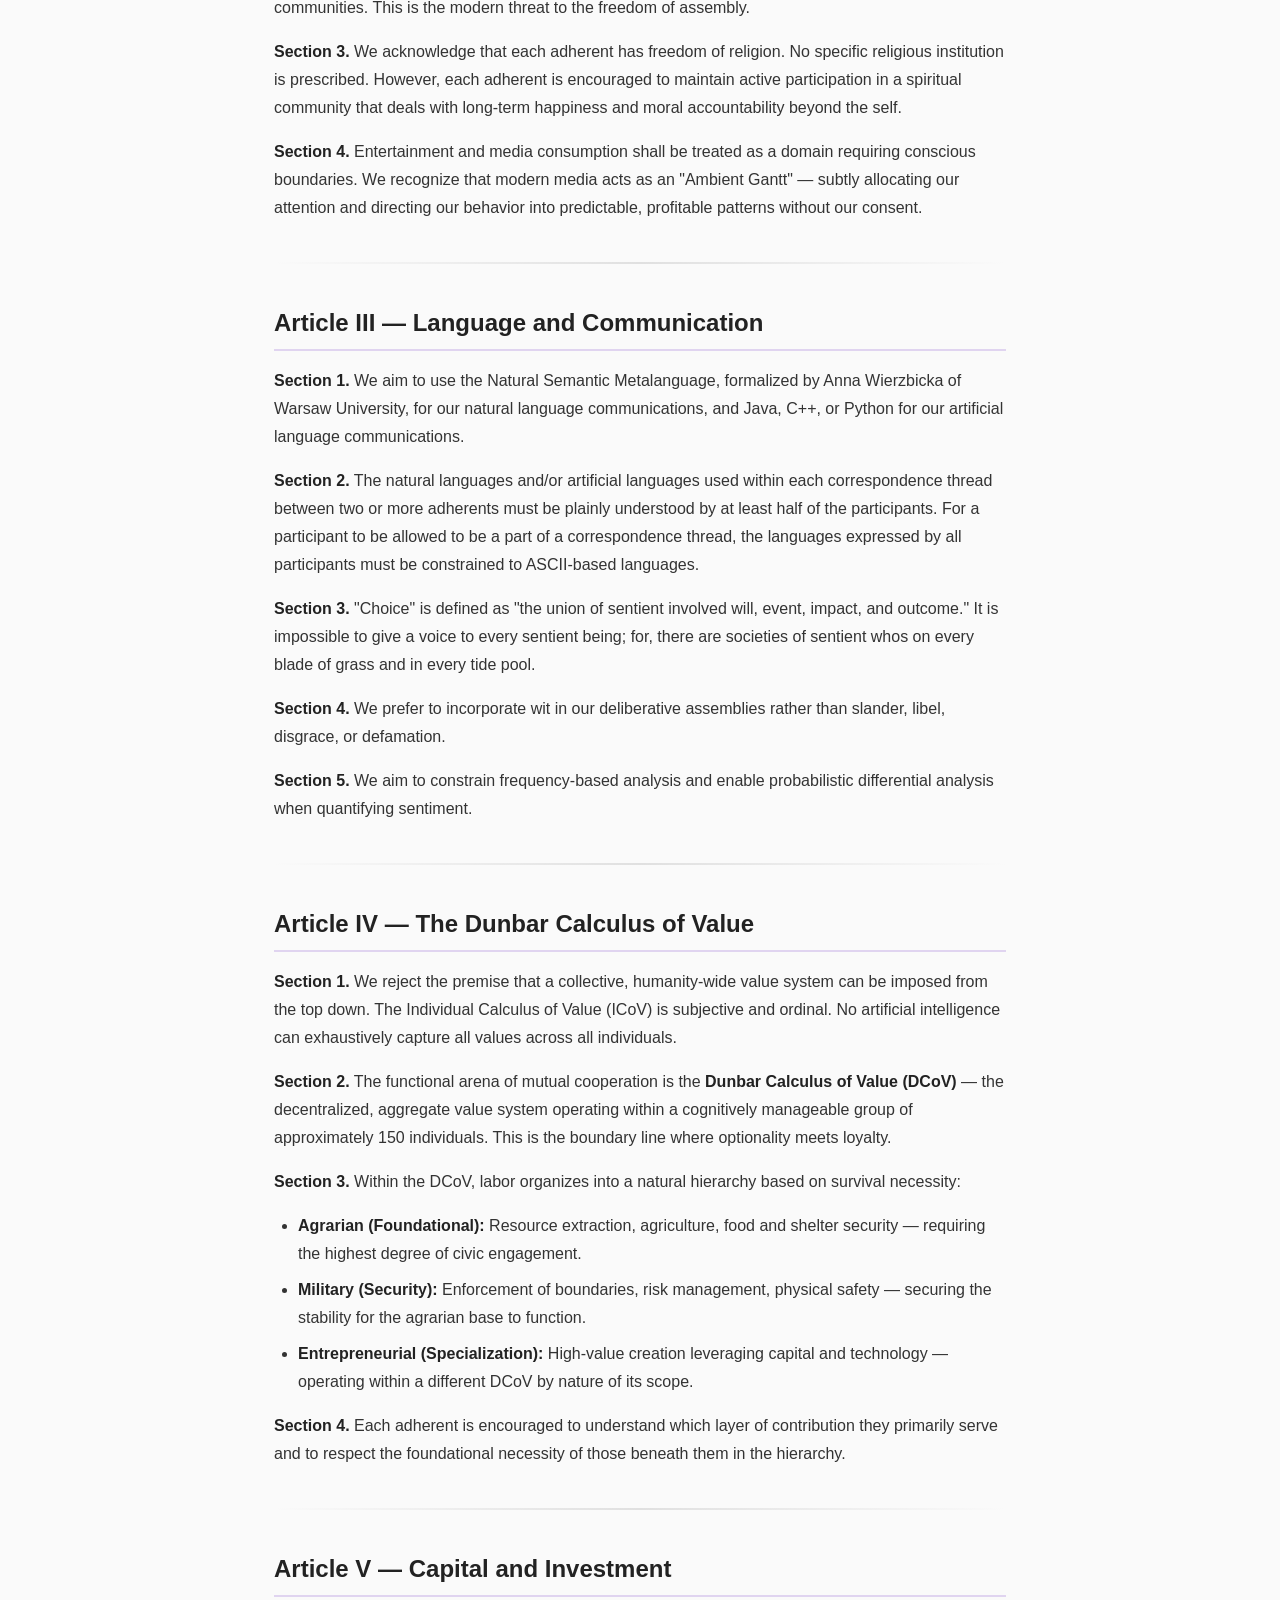
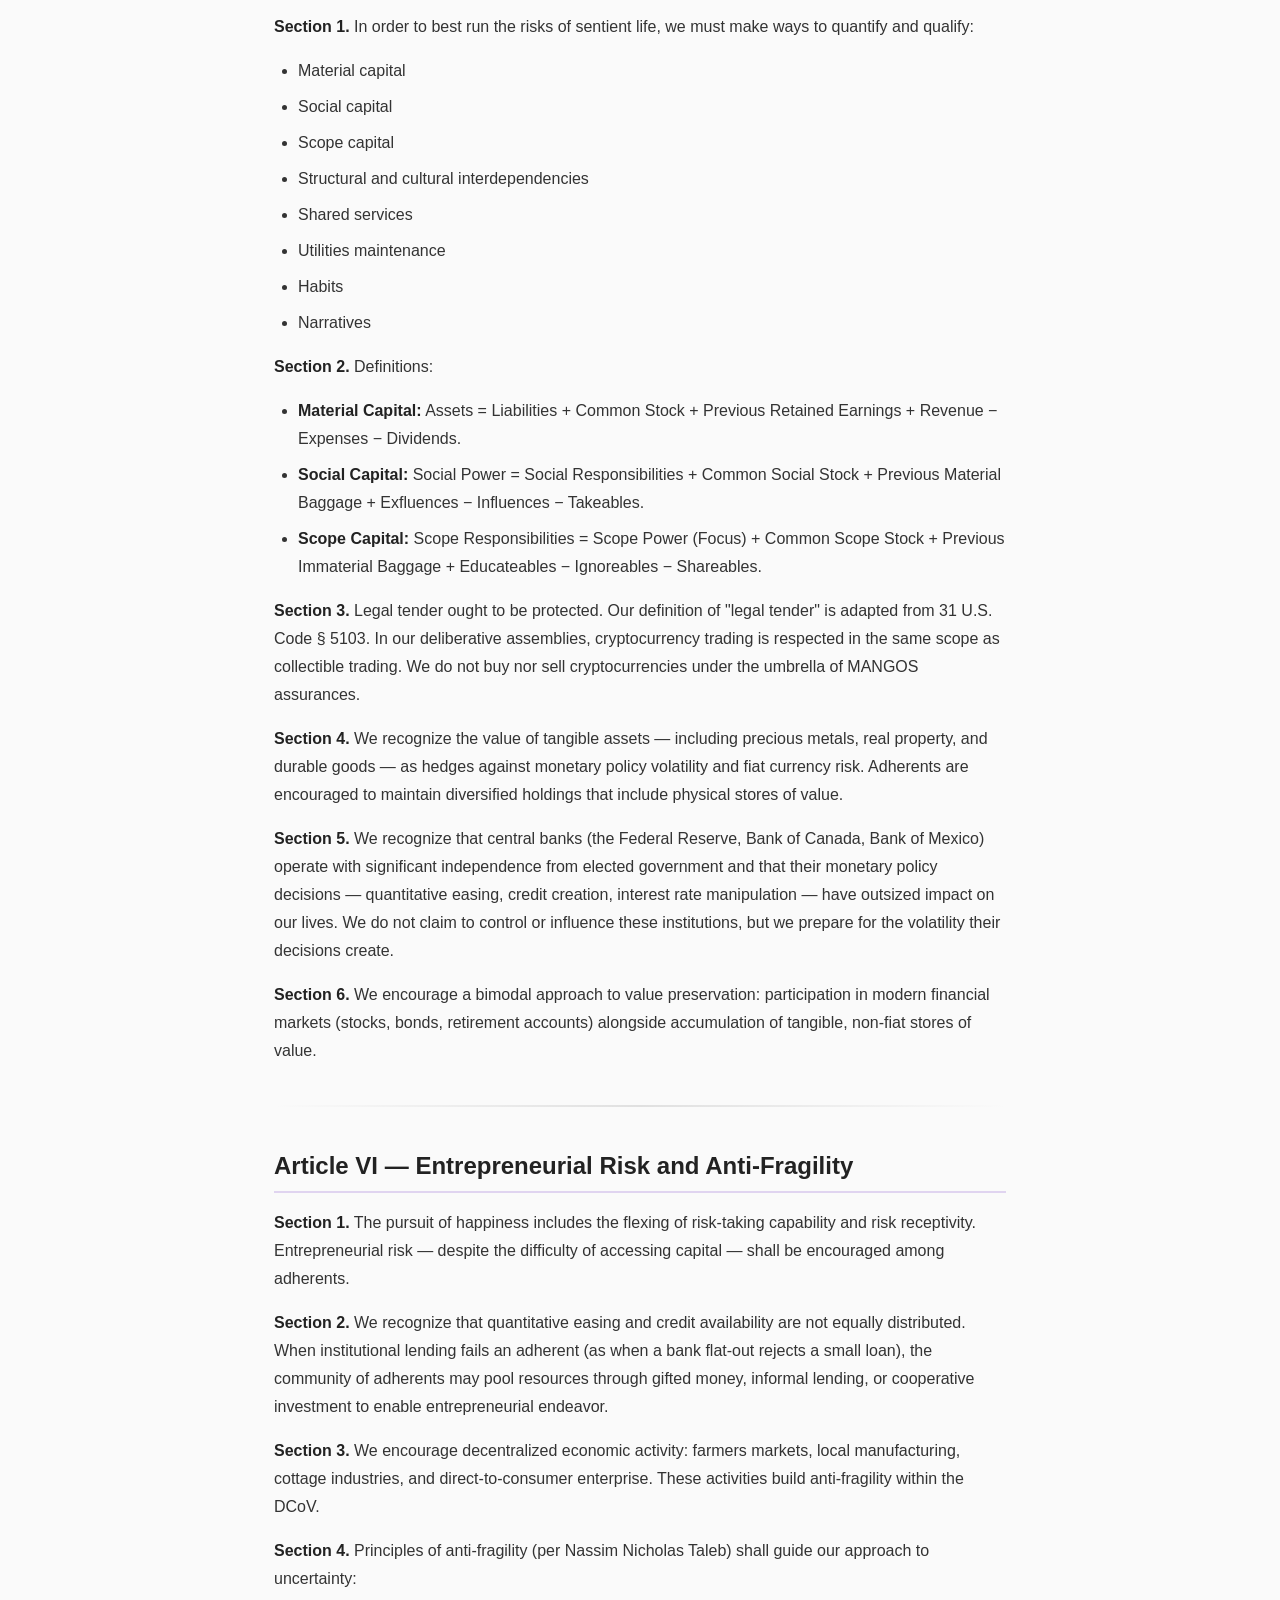
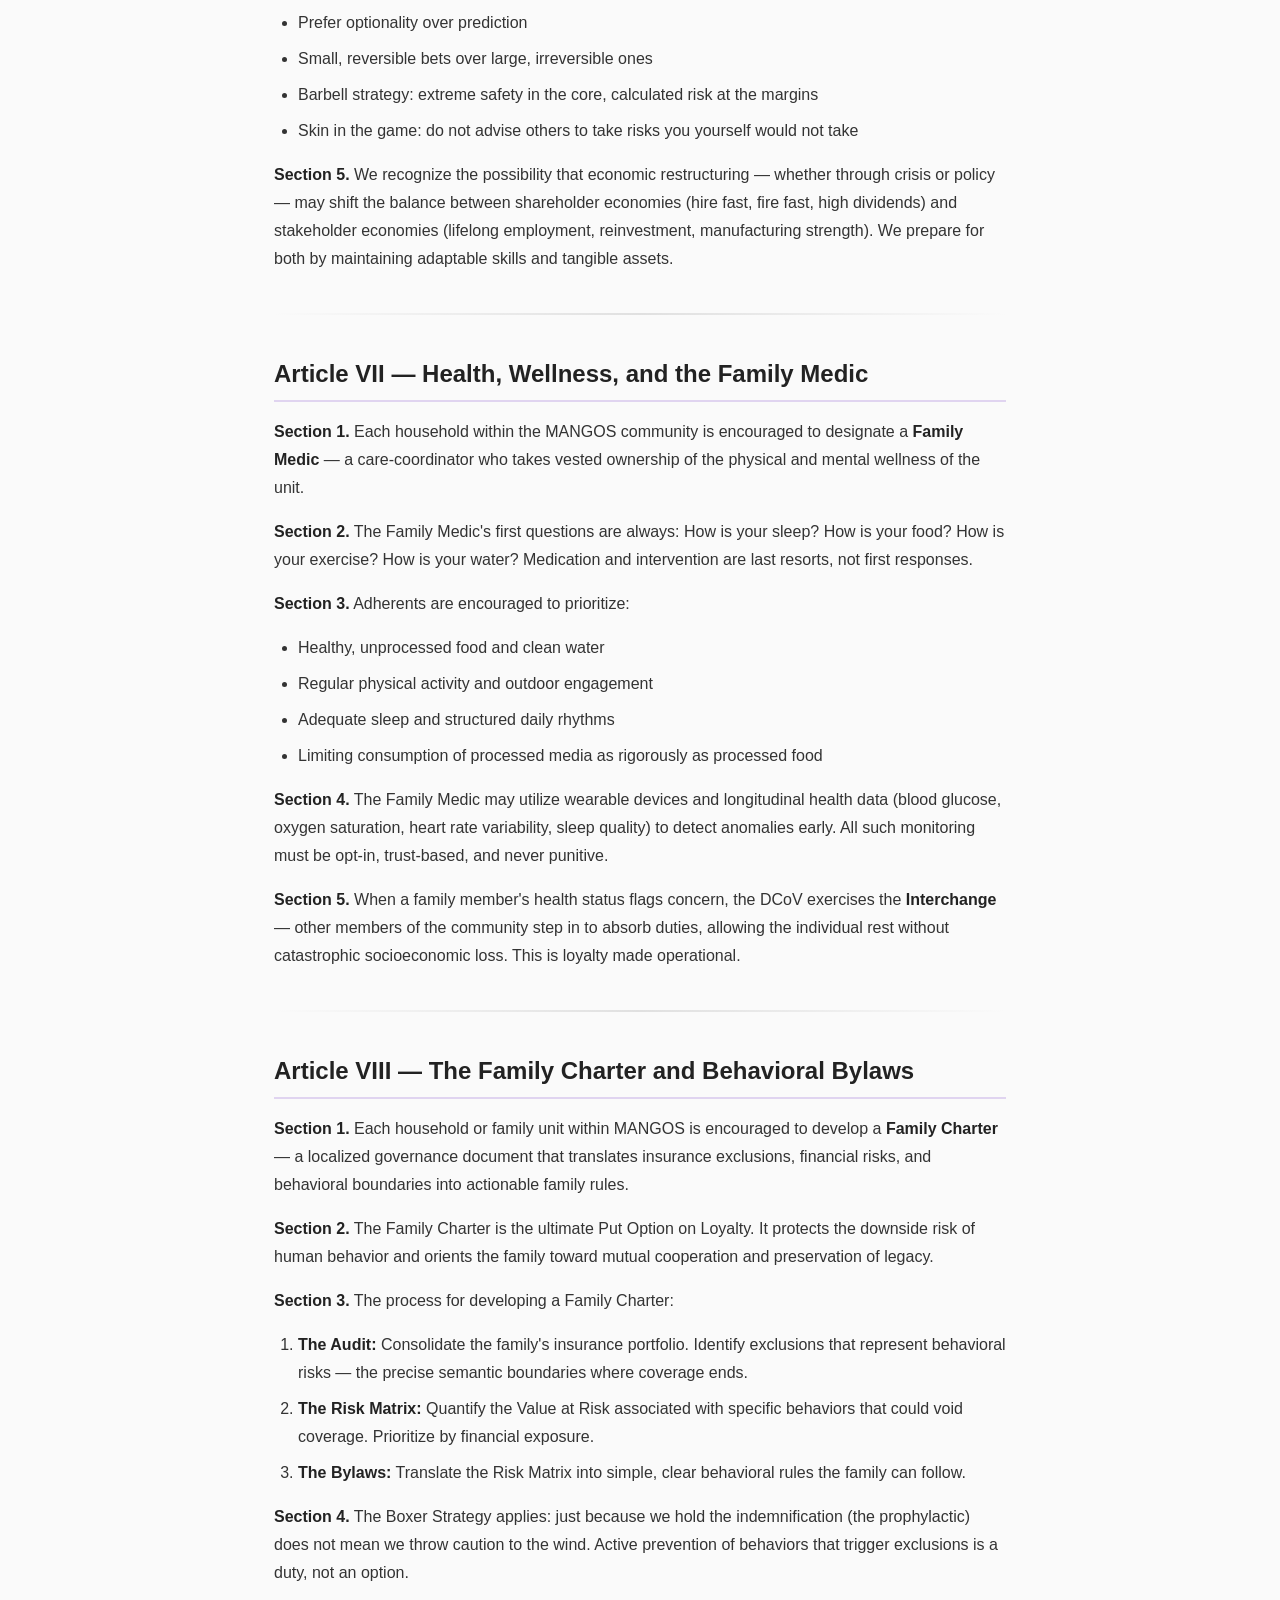
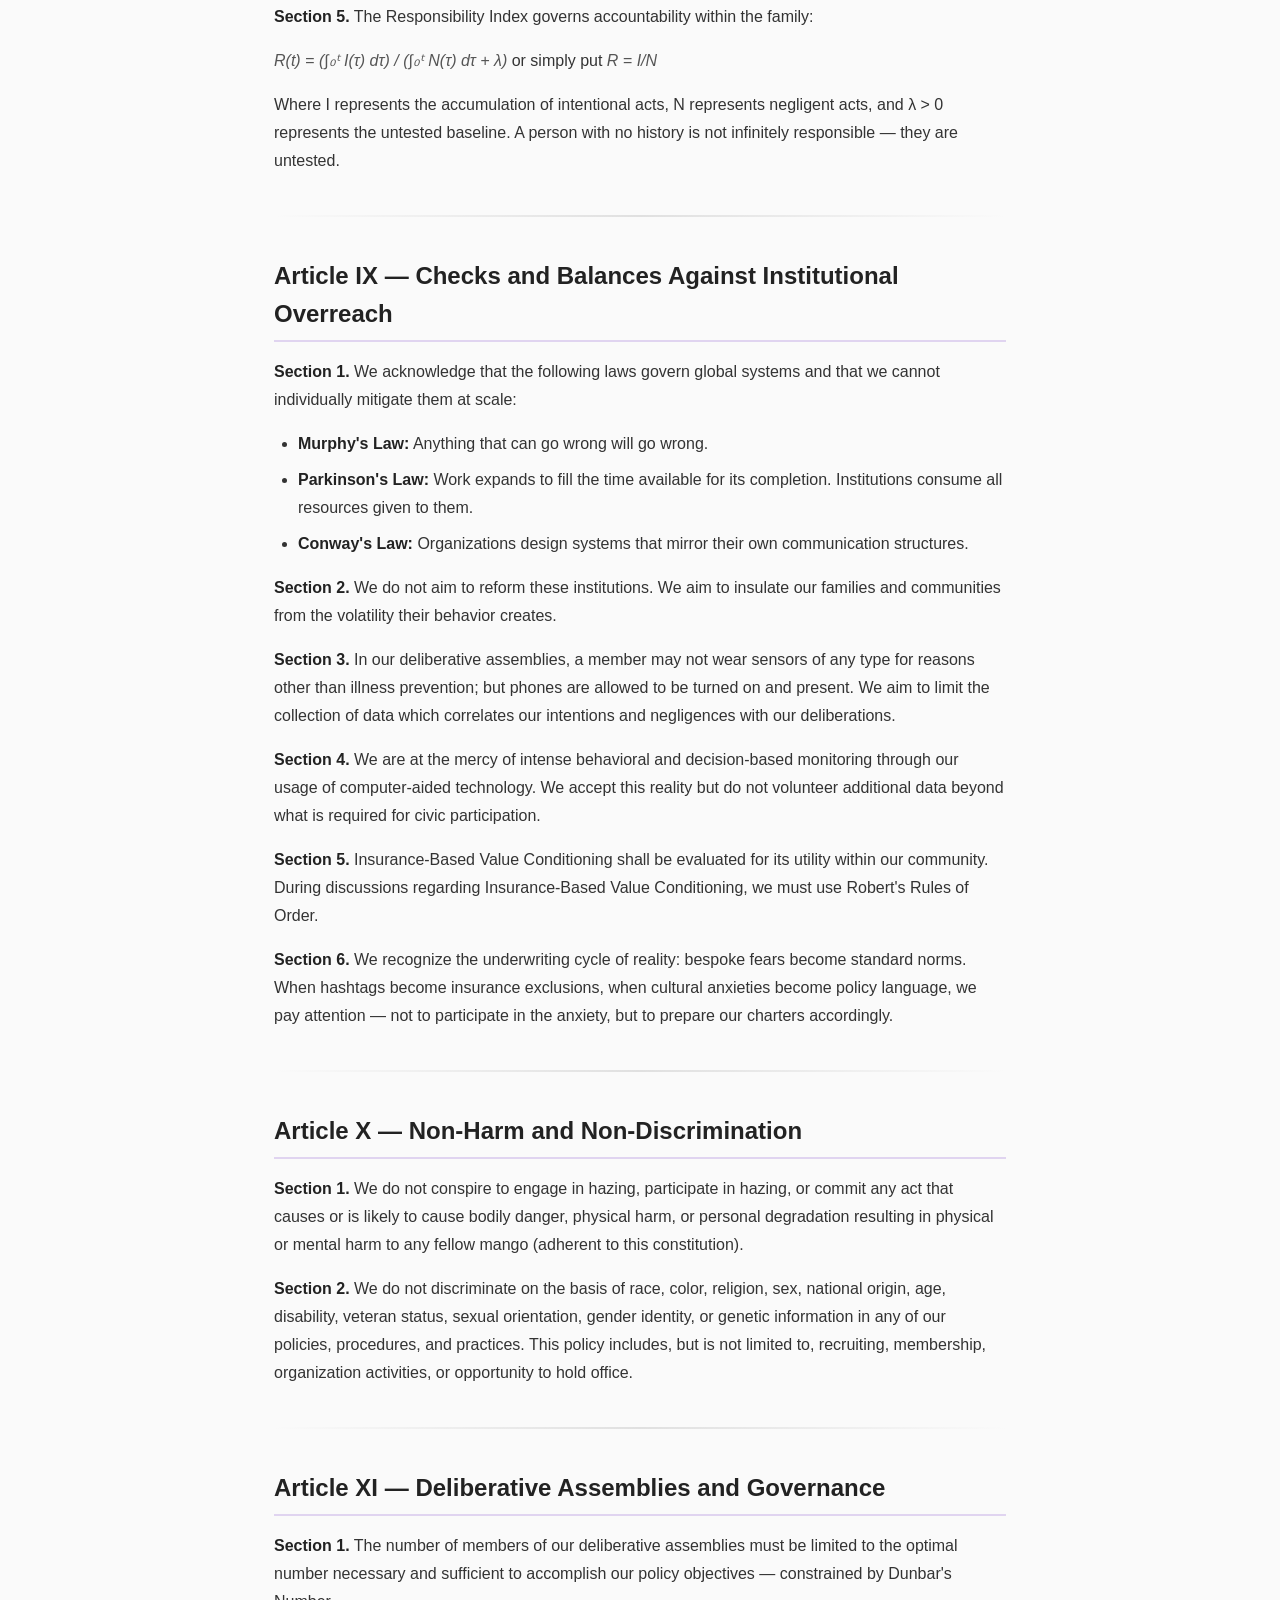
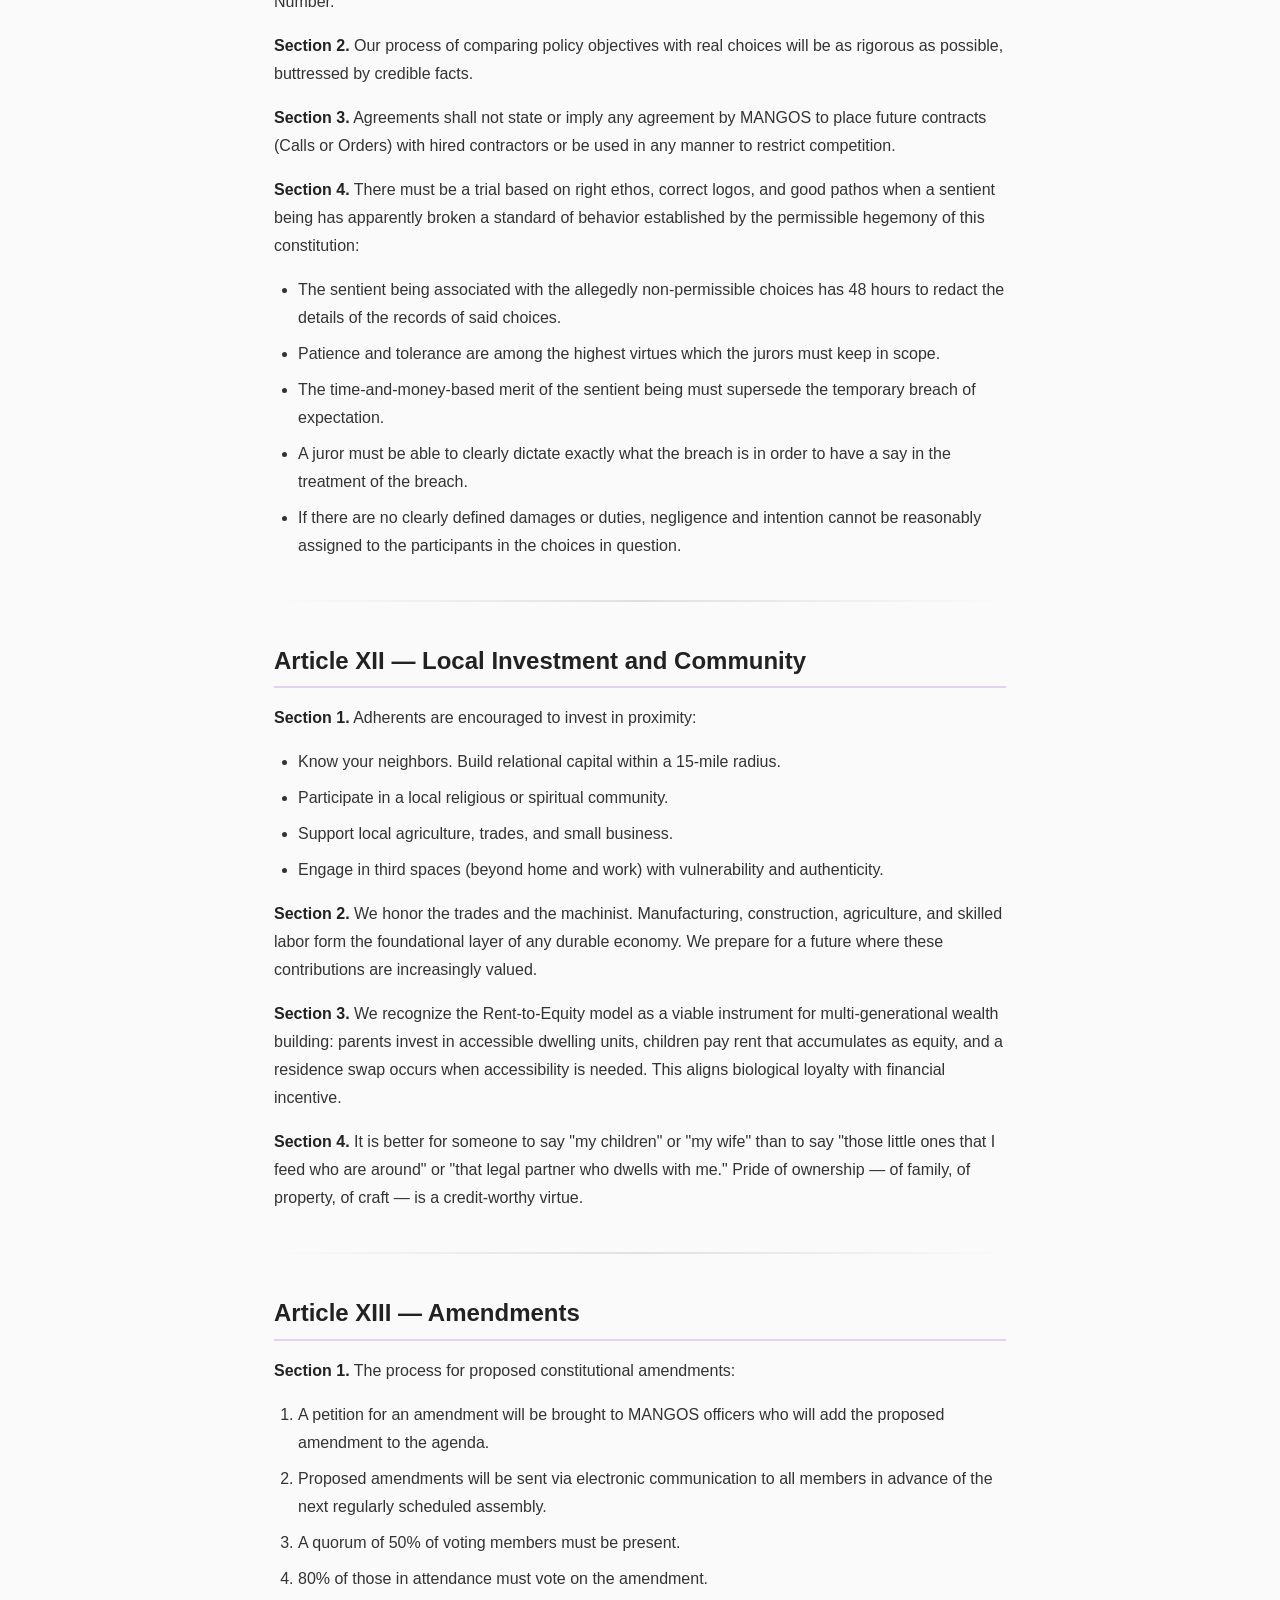
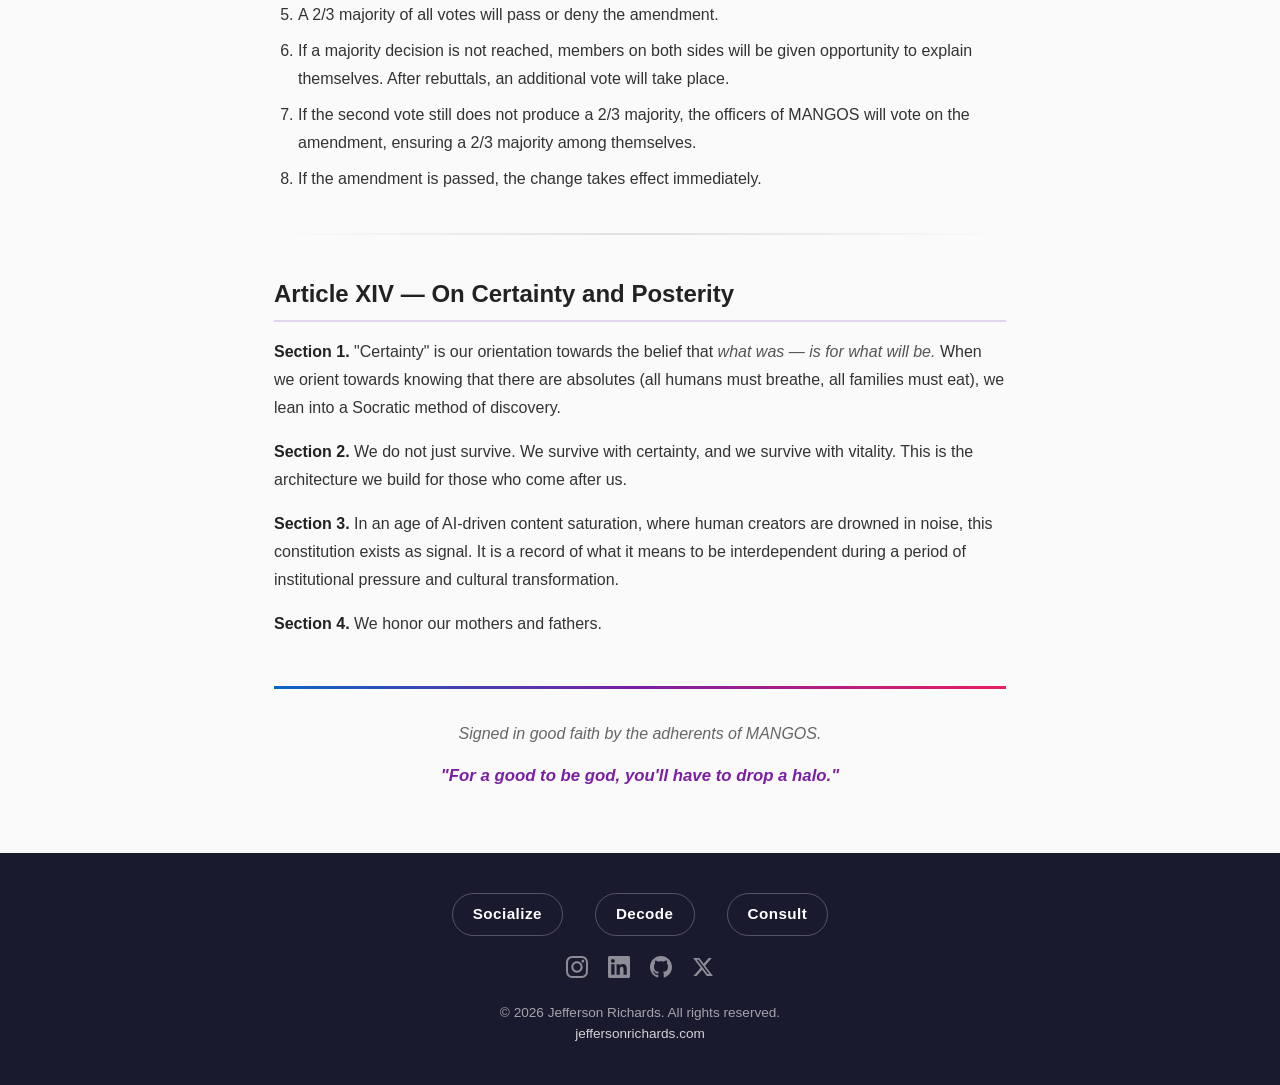
==== commit ae4f2cc4: "Fix spelling: priveleges -> privileges" ====
--- a/constitution.html
+++ b/constitution.html
@@ -223,7 +223,7 @@
         <li><a href="index.html#what-has-been">What Has Been</a></li>
         <li><a href="index.html#what-will-have-been">What Will Have Been</a></li>
         <li><a href="constitution.html" class="nav-constitution">Constitution</a></li>
-        <li><a href="priveleges.html" class="nav-constitution">Priveleges</a></li>
+        <li><a href="privileges.html" class="nav-constitution">Privileges</a></li>
       </ul>
     </nav>
   </header>
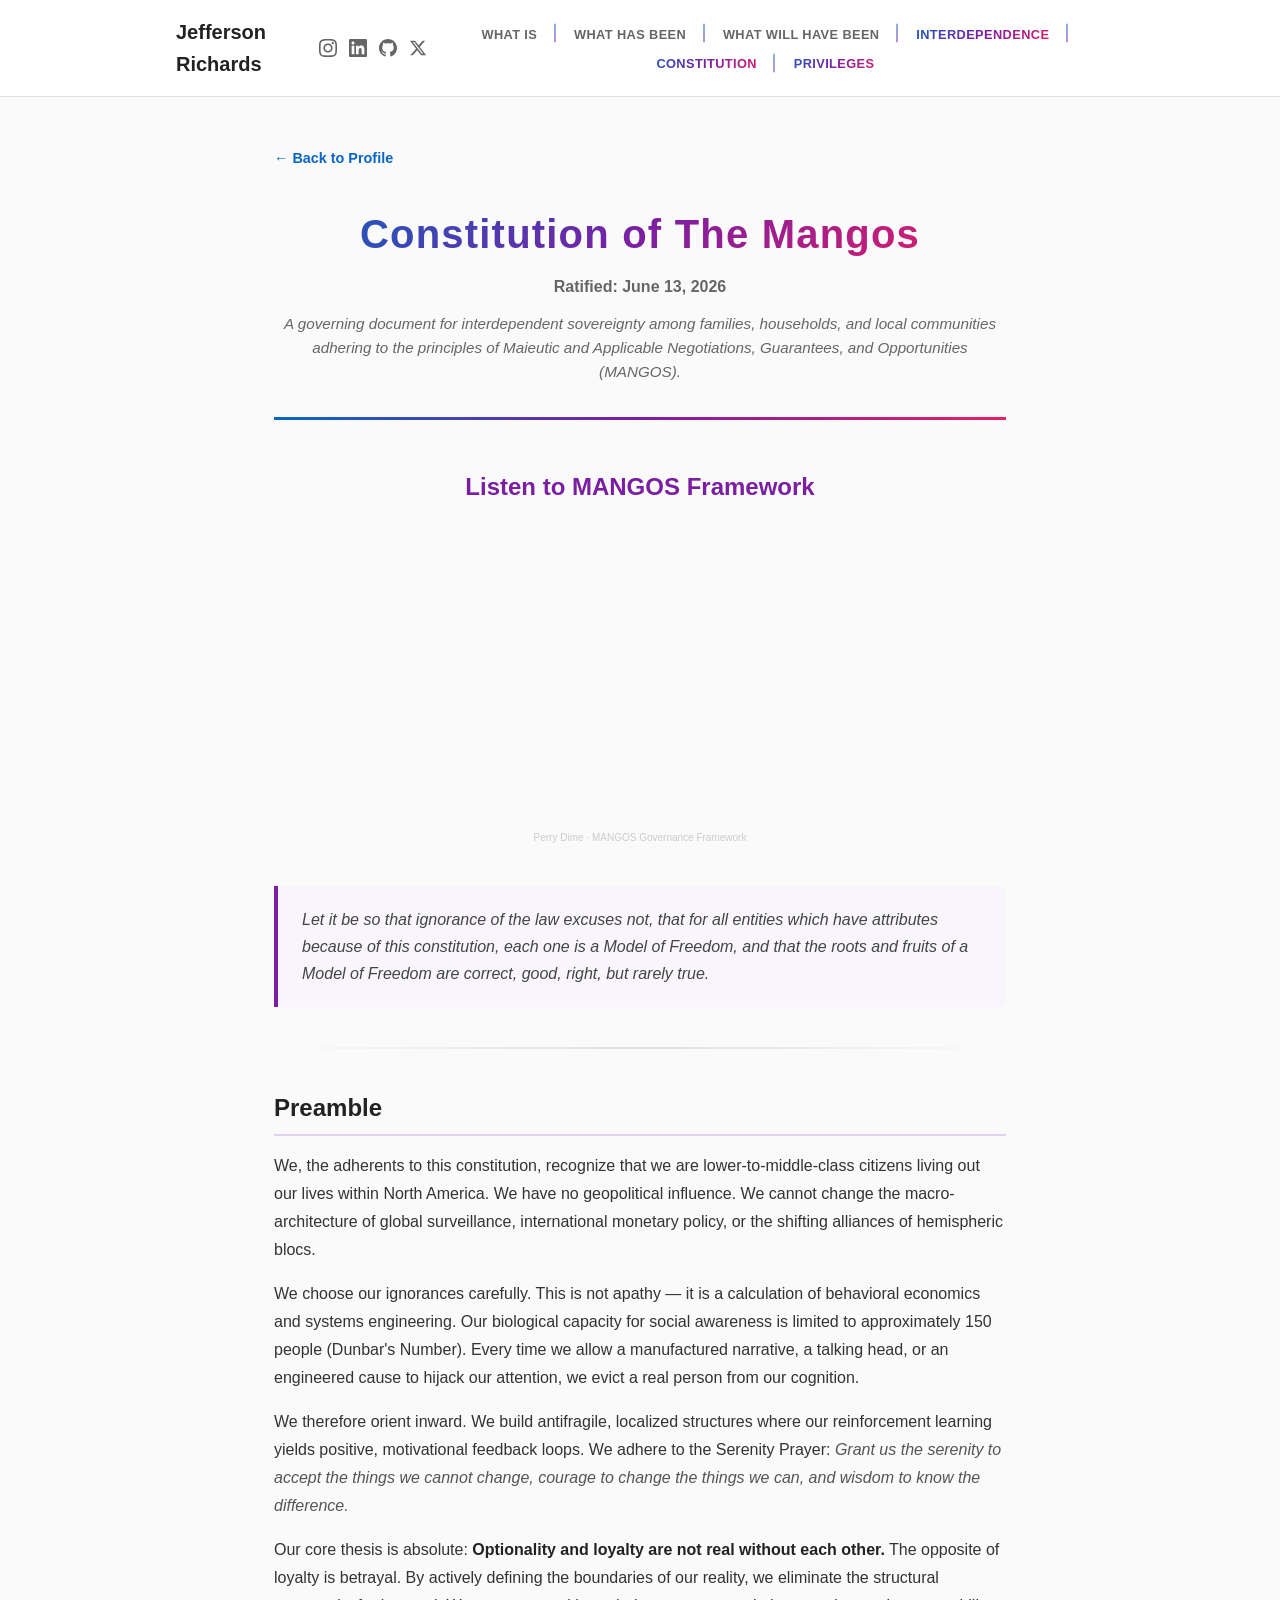
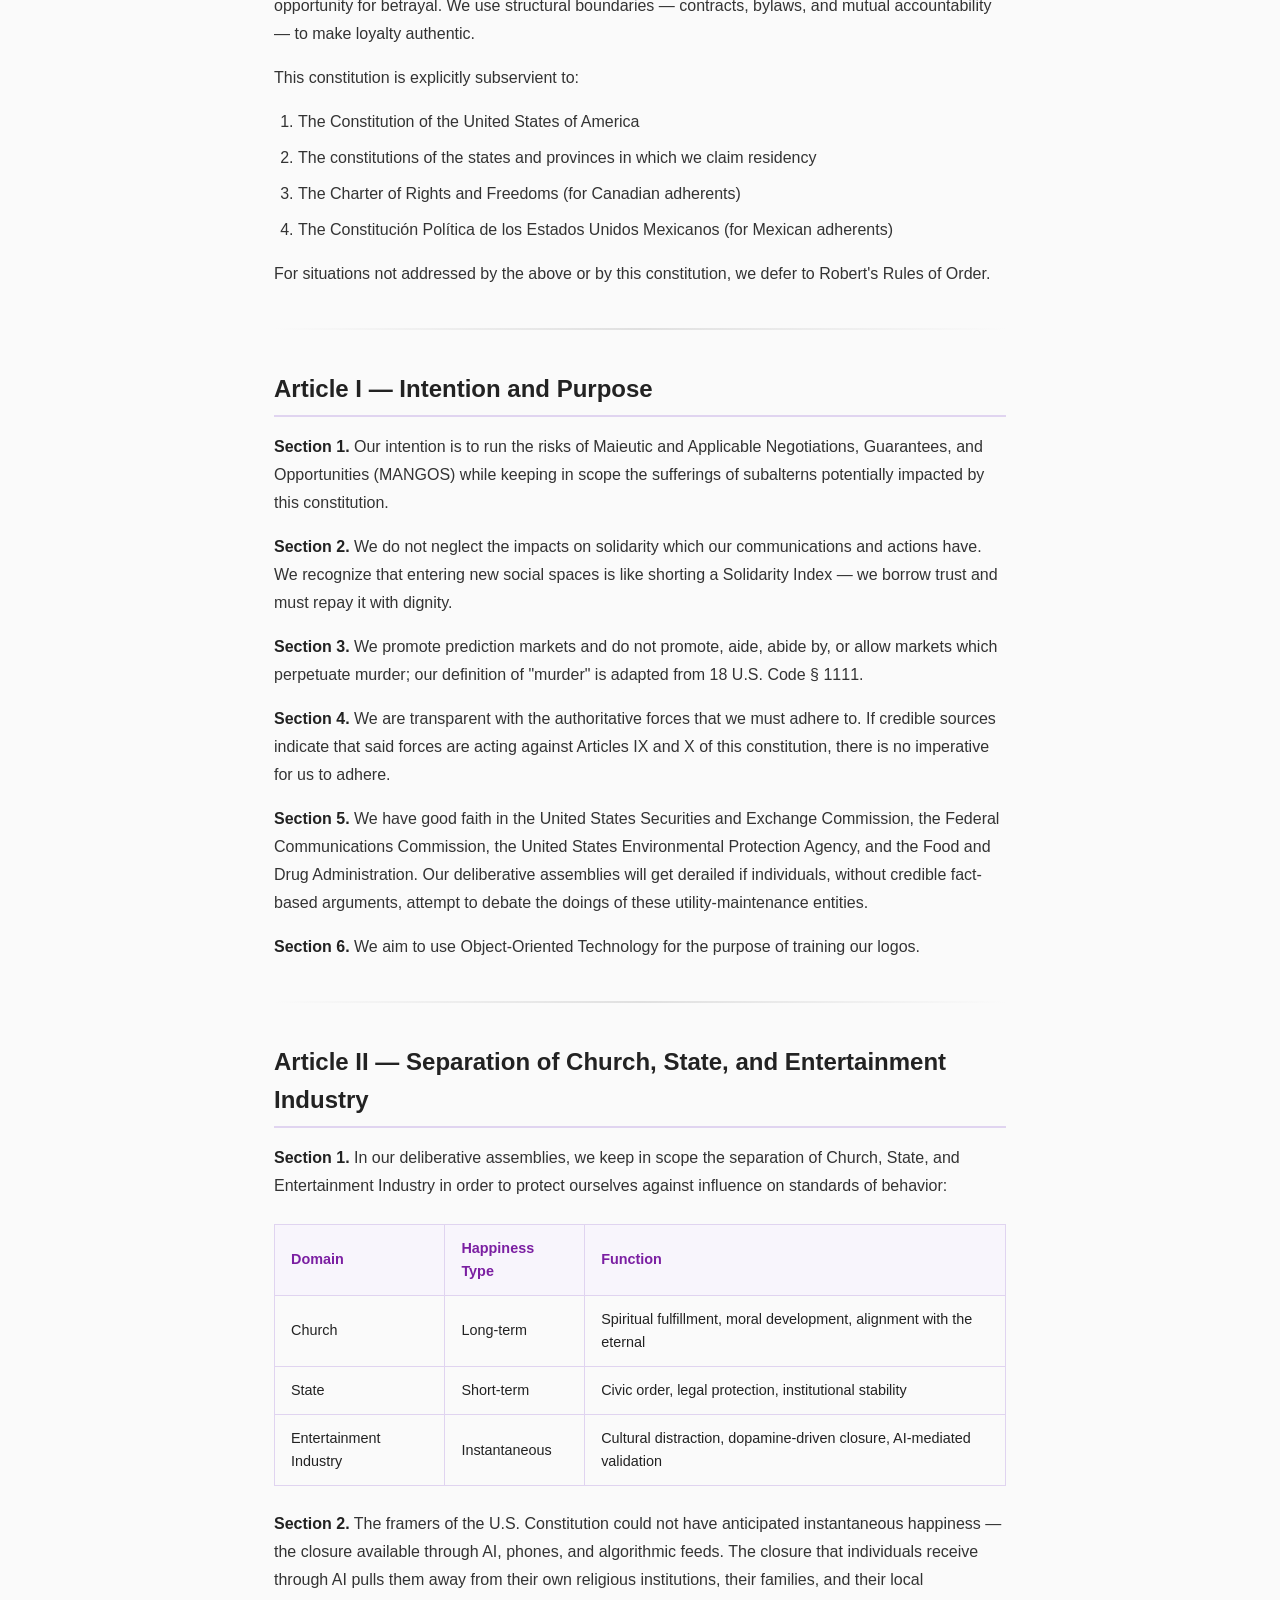
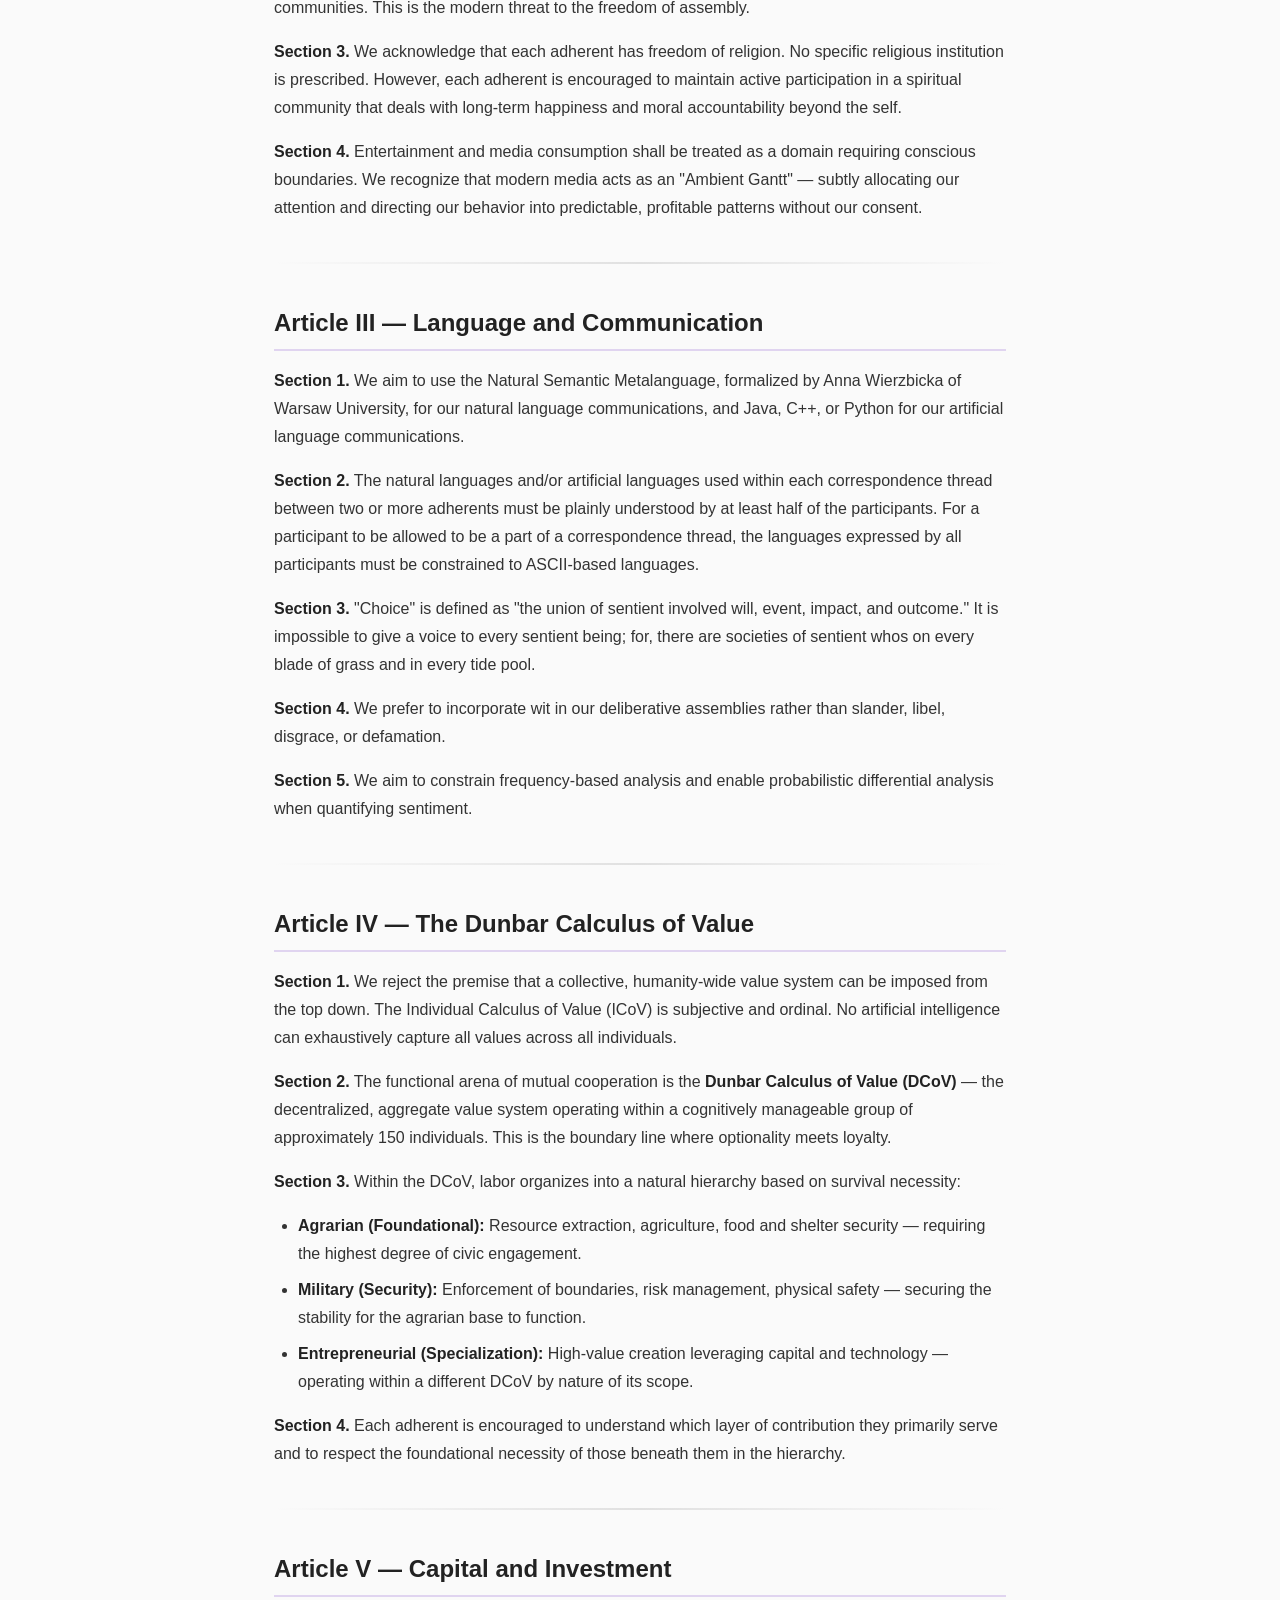
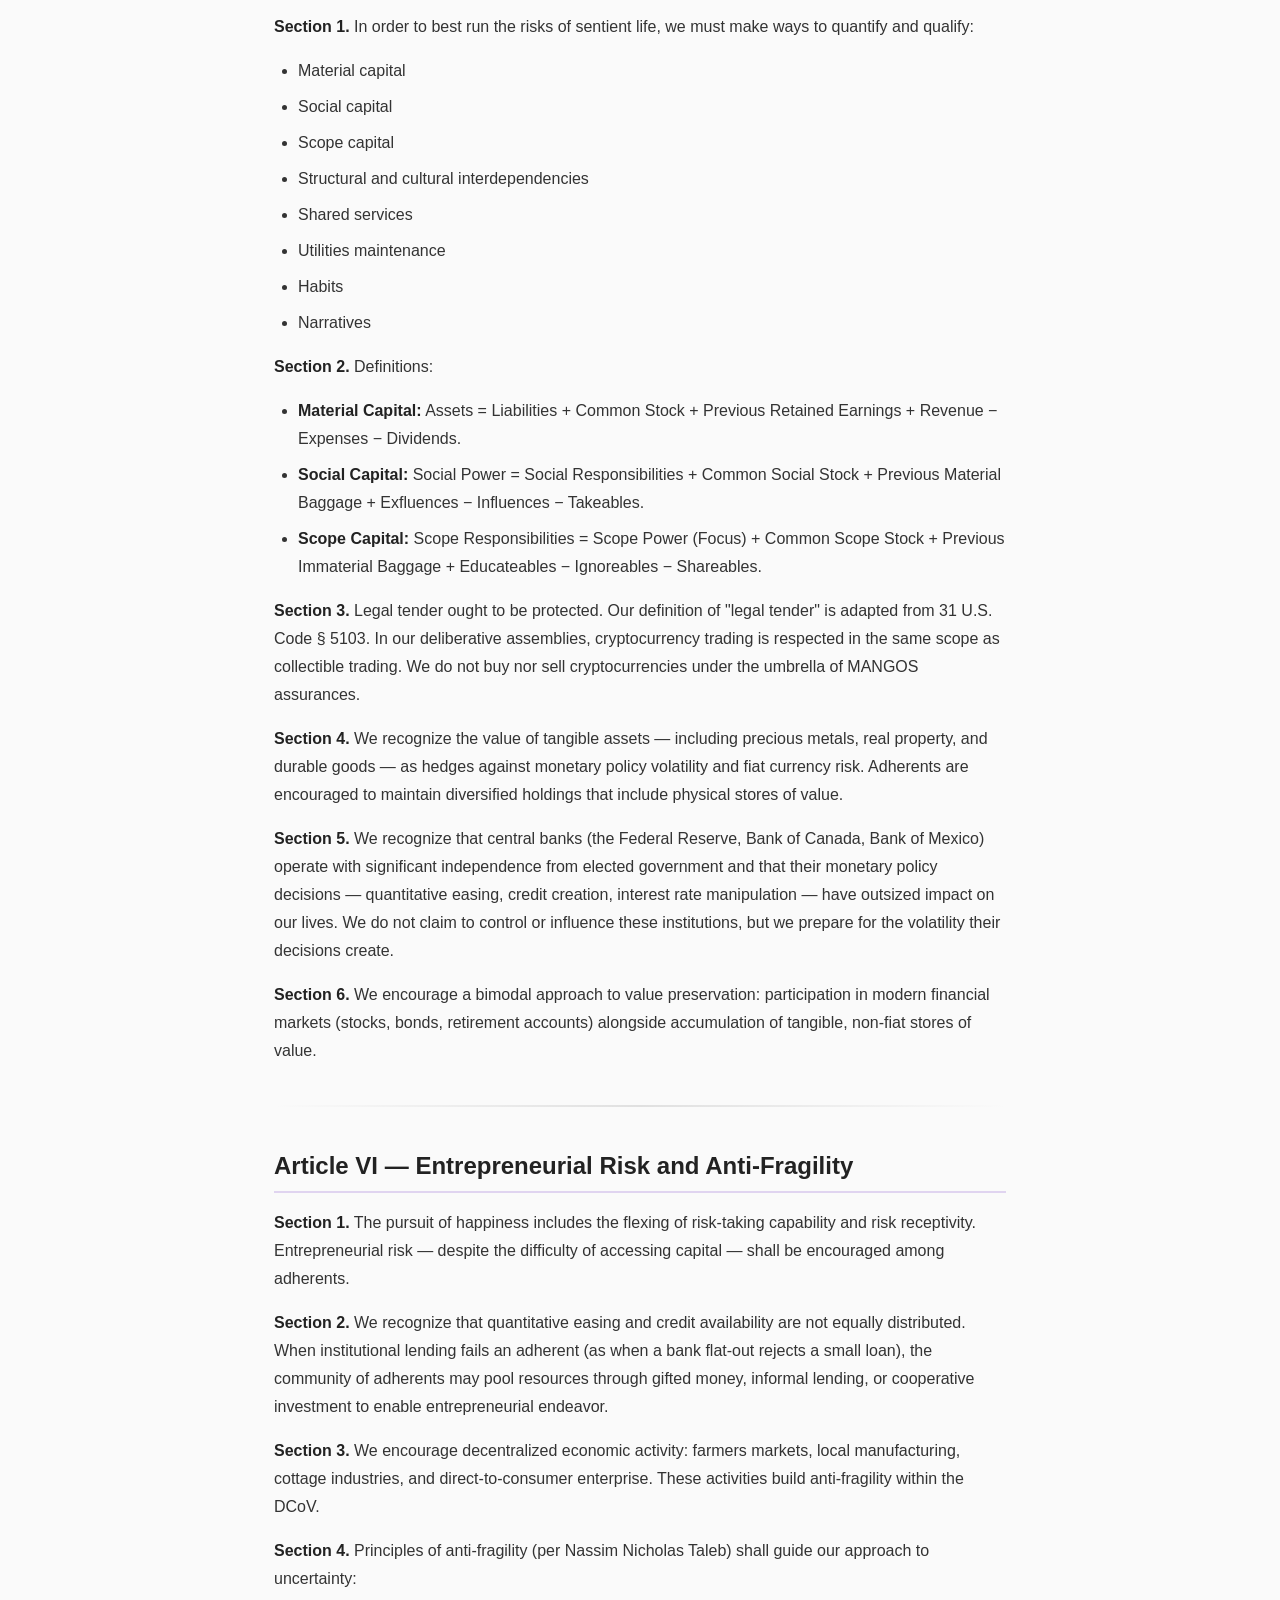
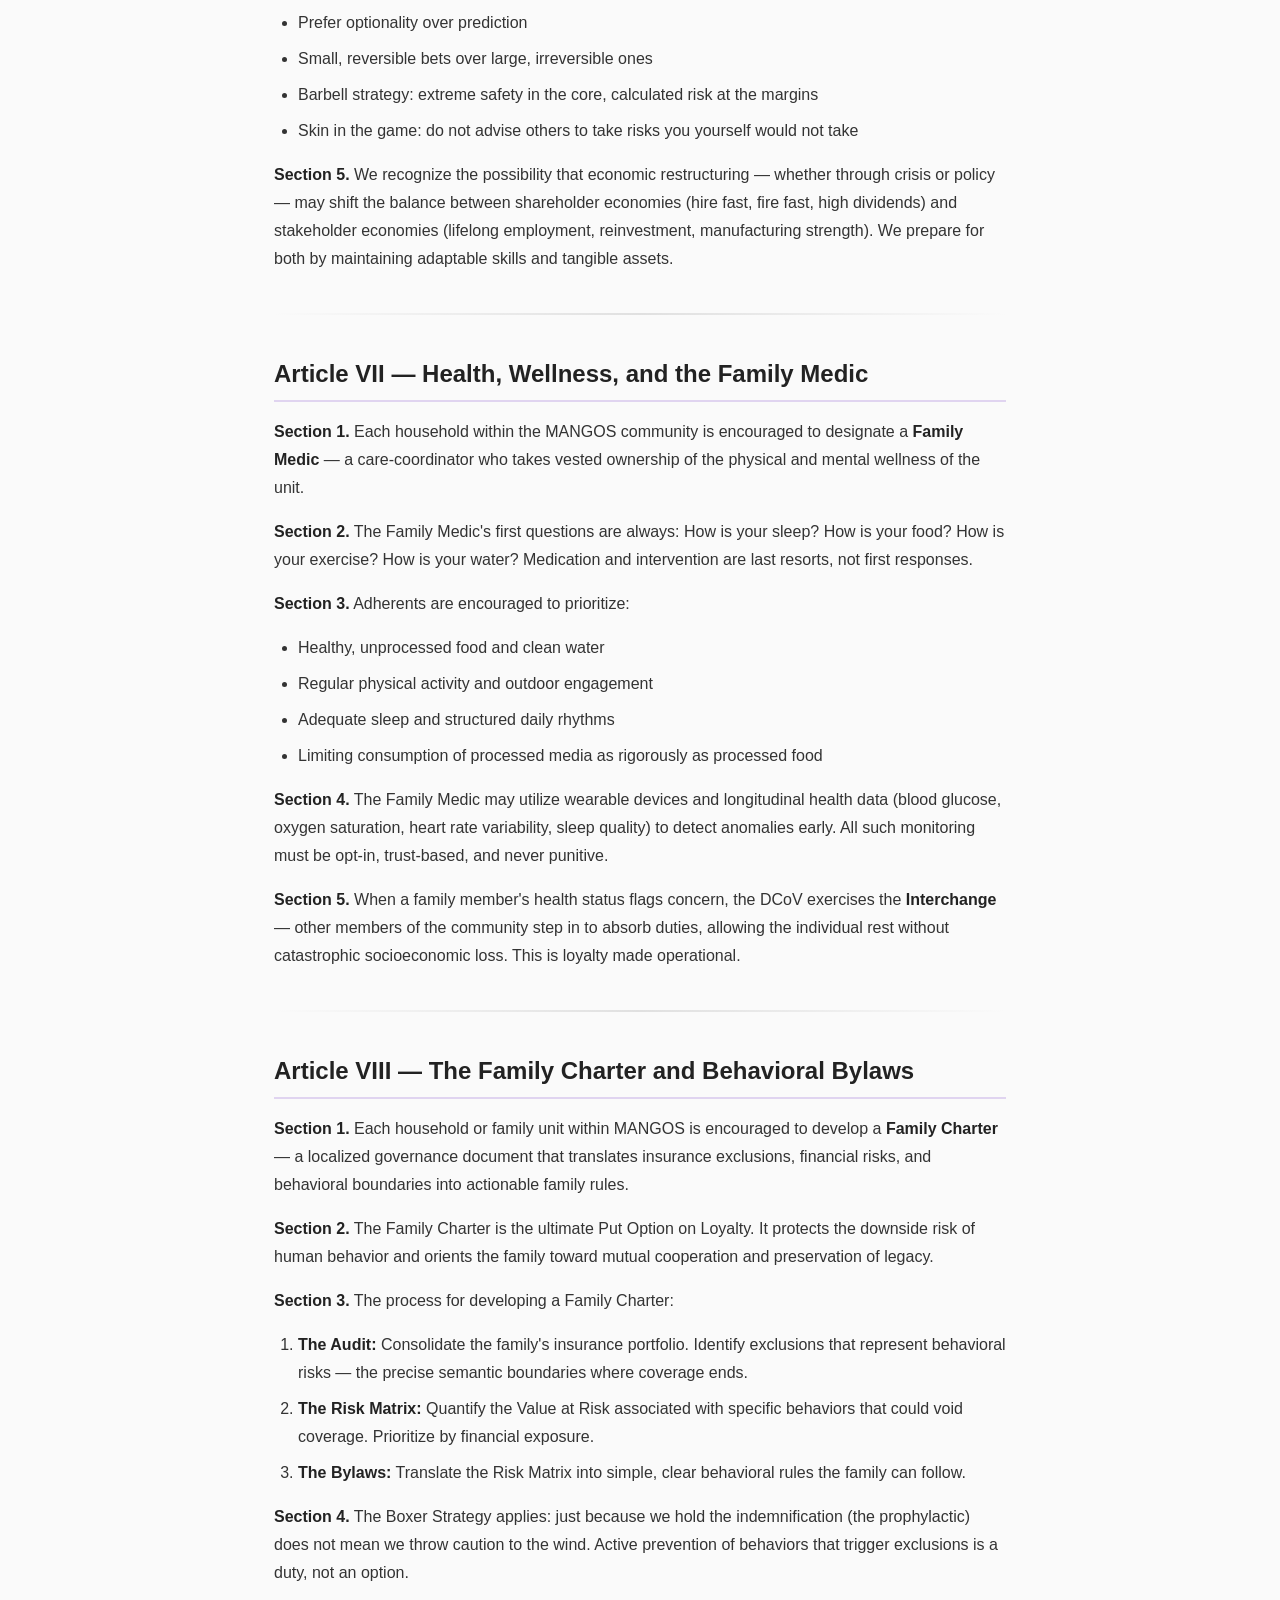
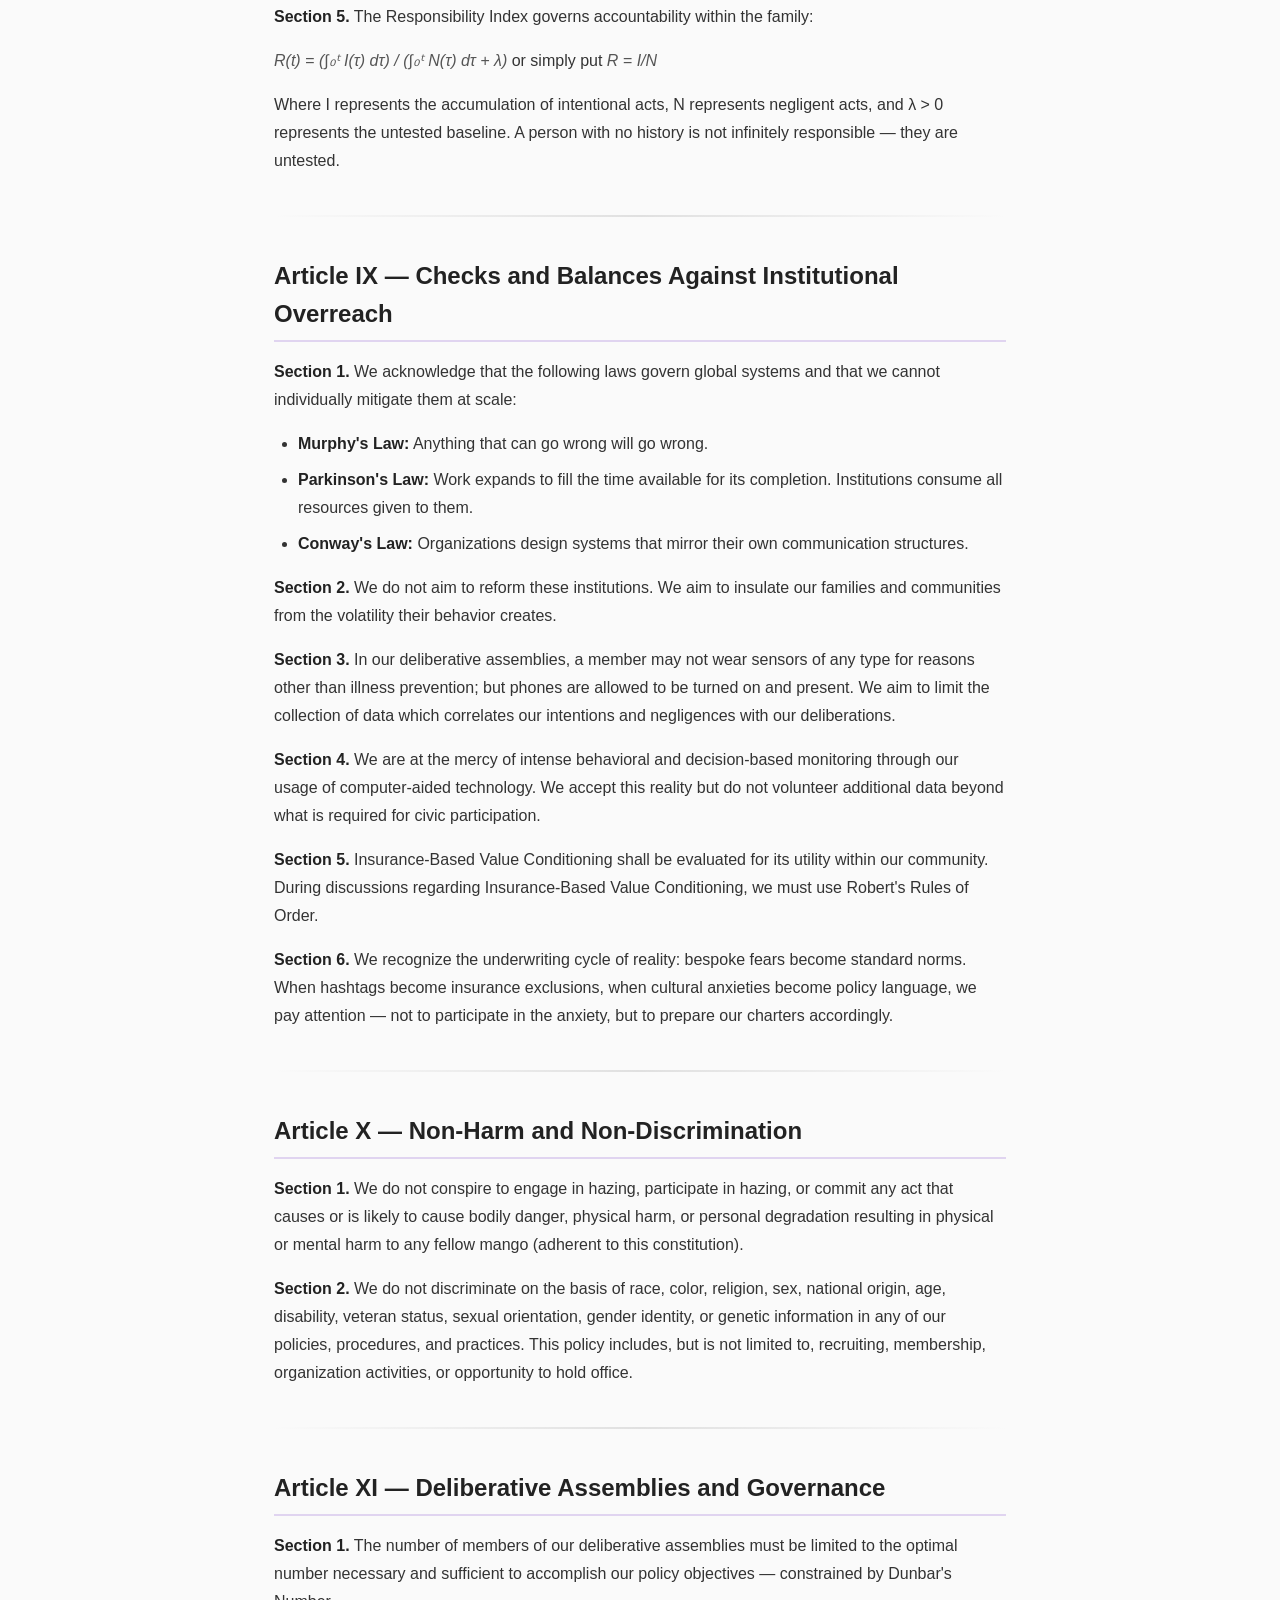
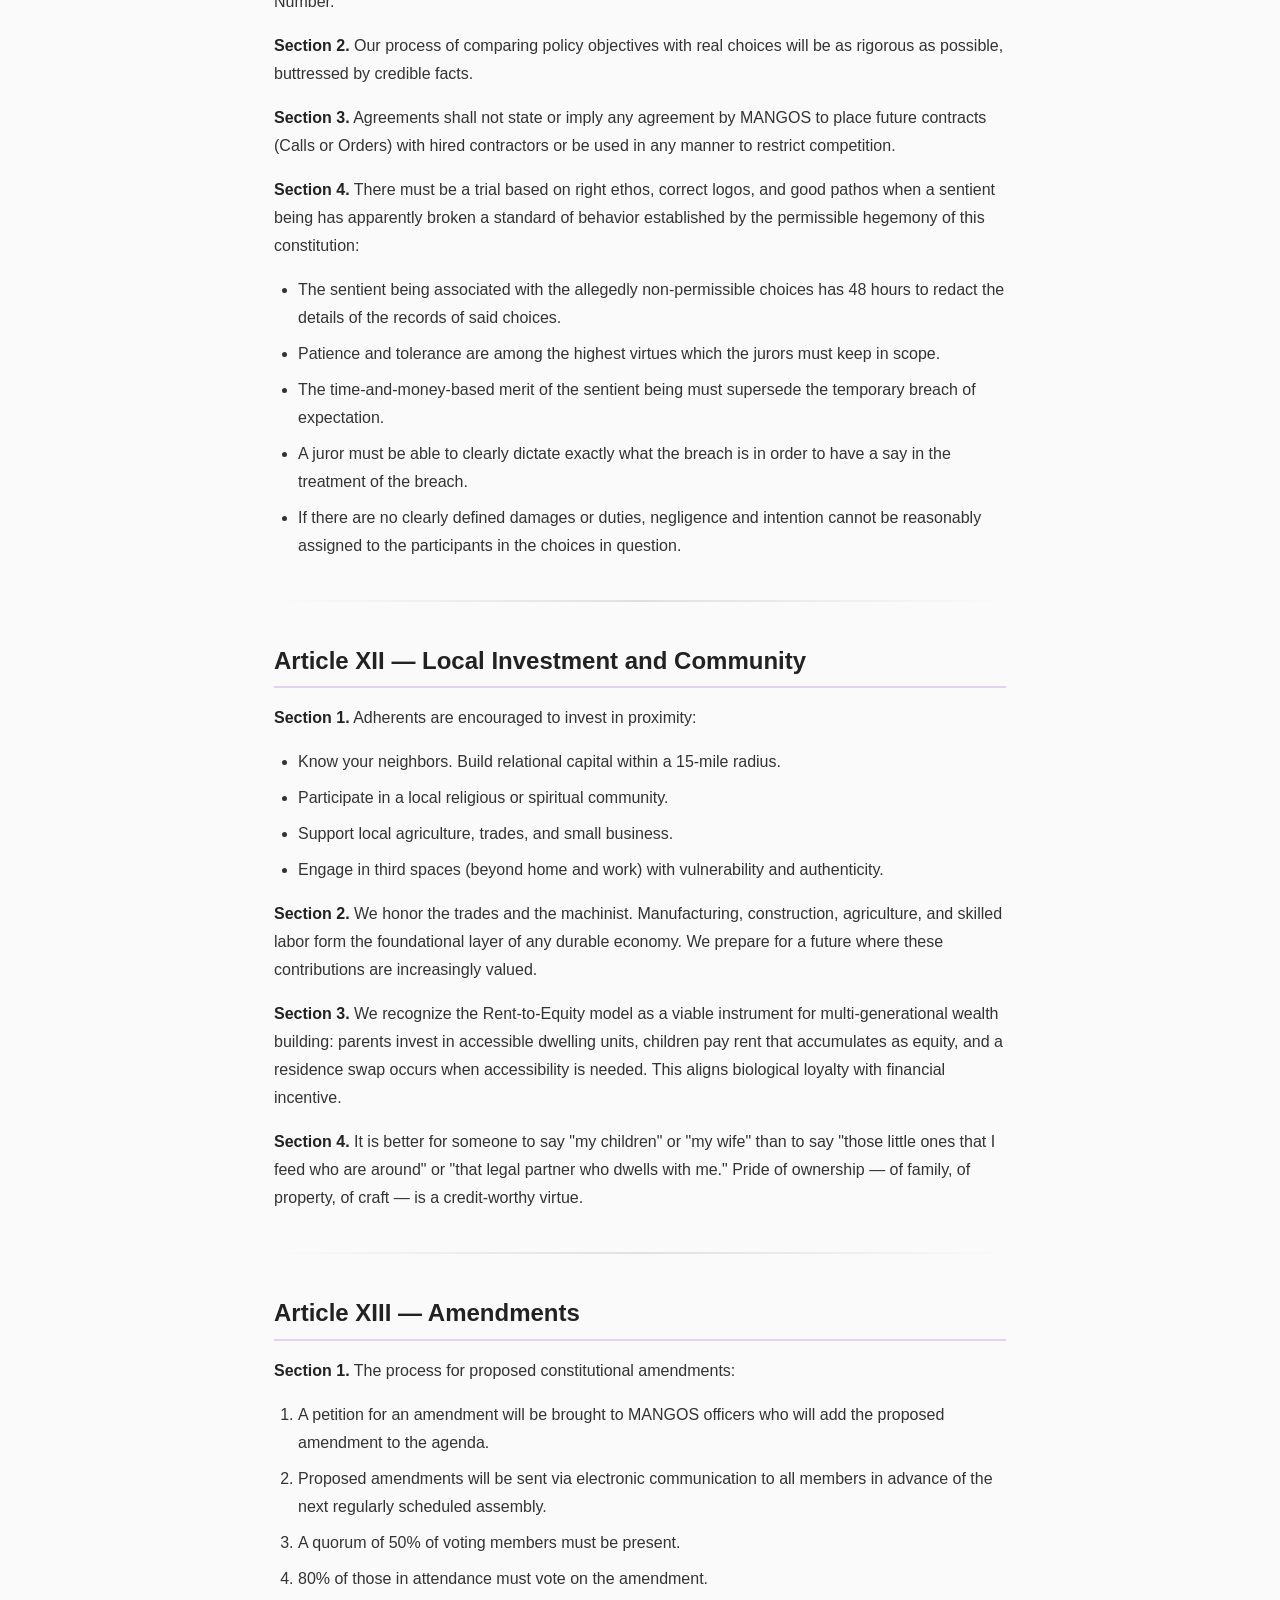
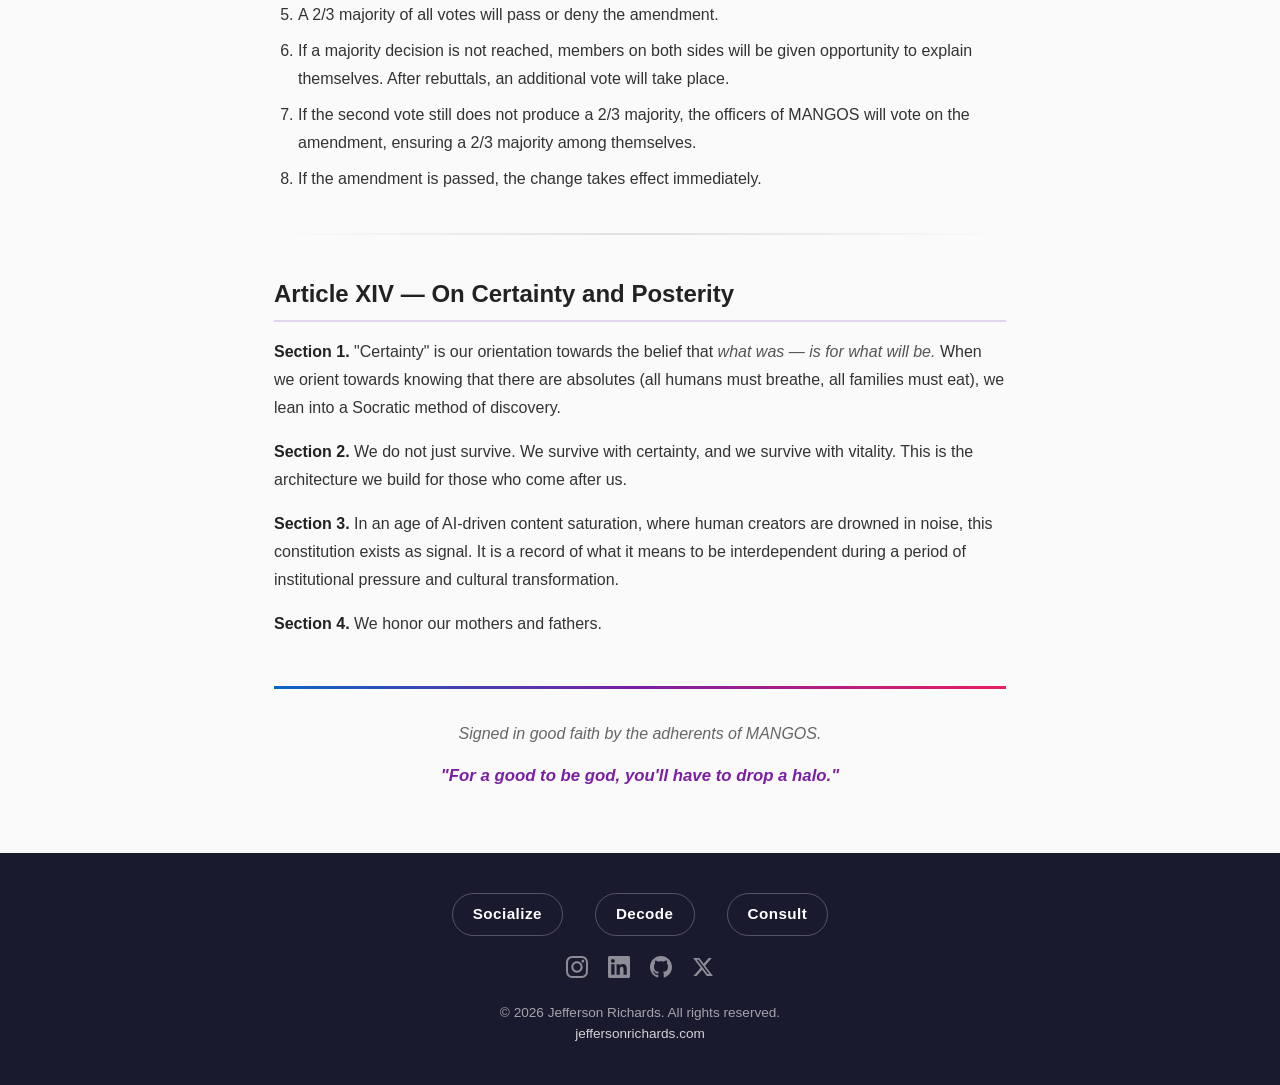
==== commit f85c09b4: "Add Declaration of Interdependence page and nav link" ====
--- a/constitution.html
+++ b/constitution.html
@@ -222,6 +222,7 @@
         <li><a href="index.html#what-is">What Is</a></li>
         <li><a href="index.html#what-has-been">What Has Been</a></li>
         <li><a href="index.html#what-will-have-been">What Will Have Been</a></li>
+        <li><a href="interdependence.html" class="nav-constitution">Interdependence</a></li>
         <li><a href="constitution.html" class="nav-constitution">Constitution</a></li>
         <li><a href="privileges.html" class="nav-constitution">Privileges</a></li>
       </ul>
--- a/style.css
+++ b/style.css
@@ -67,13 +67,15 @@
 nav .nav-sections {
   list-style: none;
   display: flex;
-  gap: 0;
+  flex-wrap: wrap;
+  justify-content: center;
+  gap: 0.25rem 0;
   align-items: center;
 }
 
 nav .nav-sections li {
   position: relative;
-  padding: 0 1rem;
+  padding: 0 0.75rem;
 }
 
 nav .nav-sections li:not(:last-child)::after {
@@ -91,10 +93,10 @@
 
 nav .nav-sections li a {
   font-weight: 600;
-  font-size: 0.85rem;
-  letter-spacing: 0.04em;
+  font-size: 0.8rem;
+  letter-spacing: 0.03em;
   text-transform: uppercase;
-  padding: 0.35rem 0.5rem;
+  padding: 0.35rem 0.4rem;
   border-radius: 6px;
   transition: color 0.2s, background 0.2s;
 }
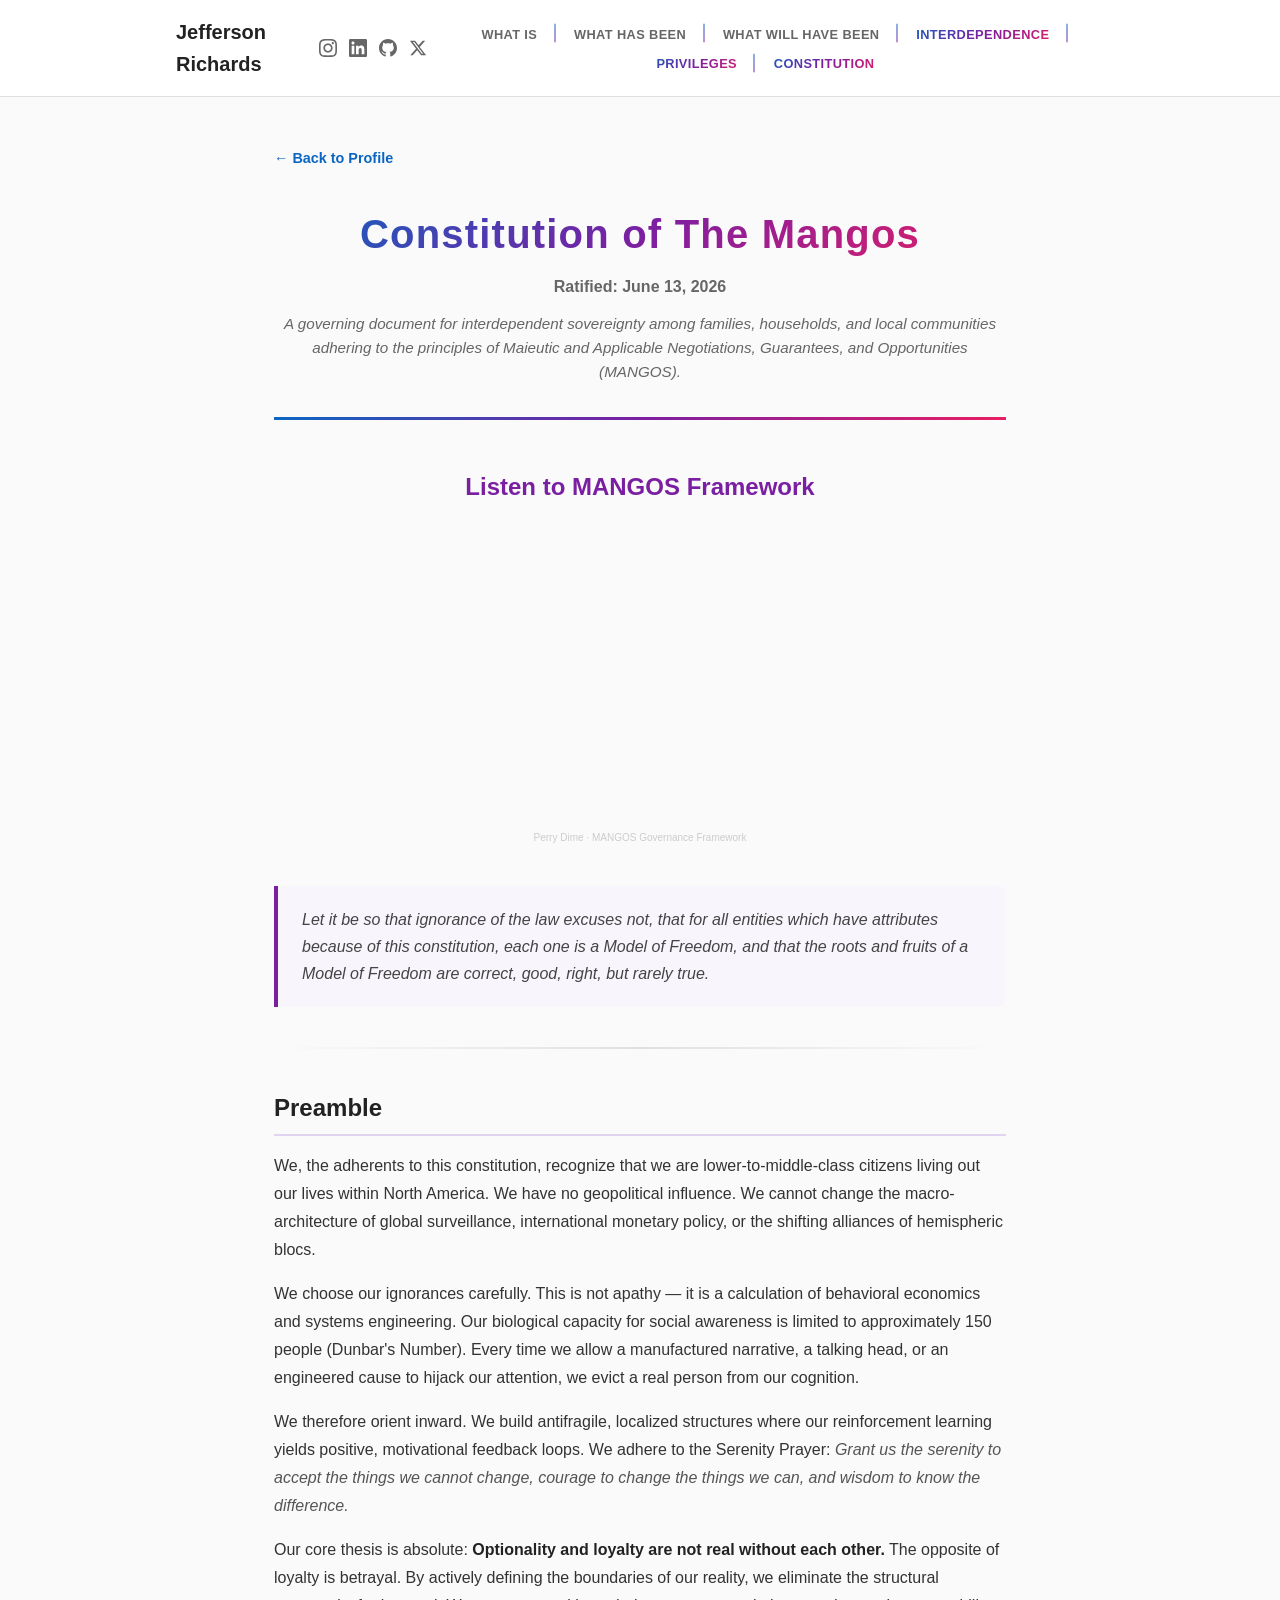
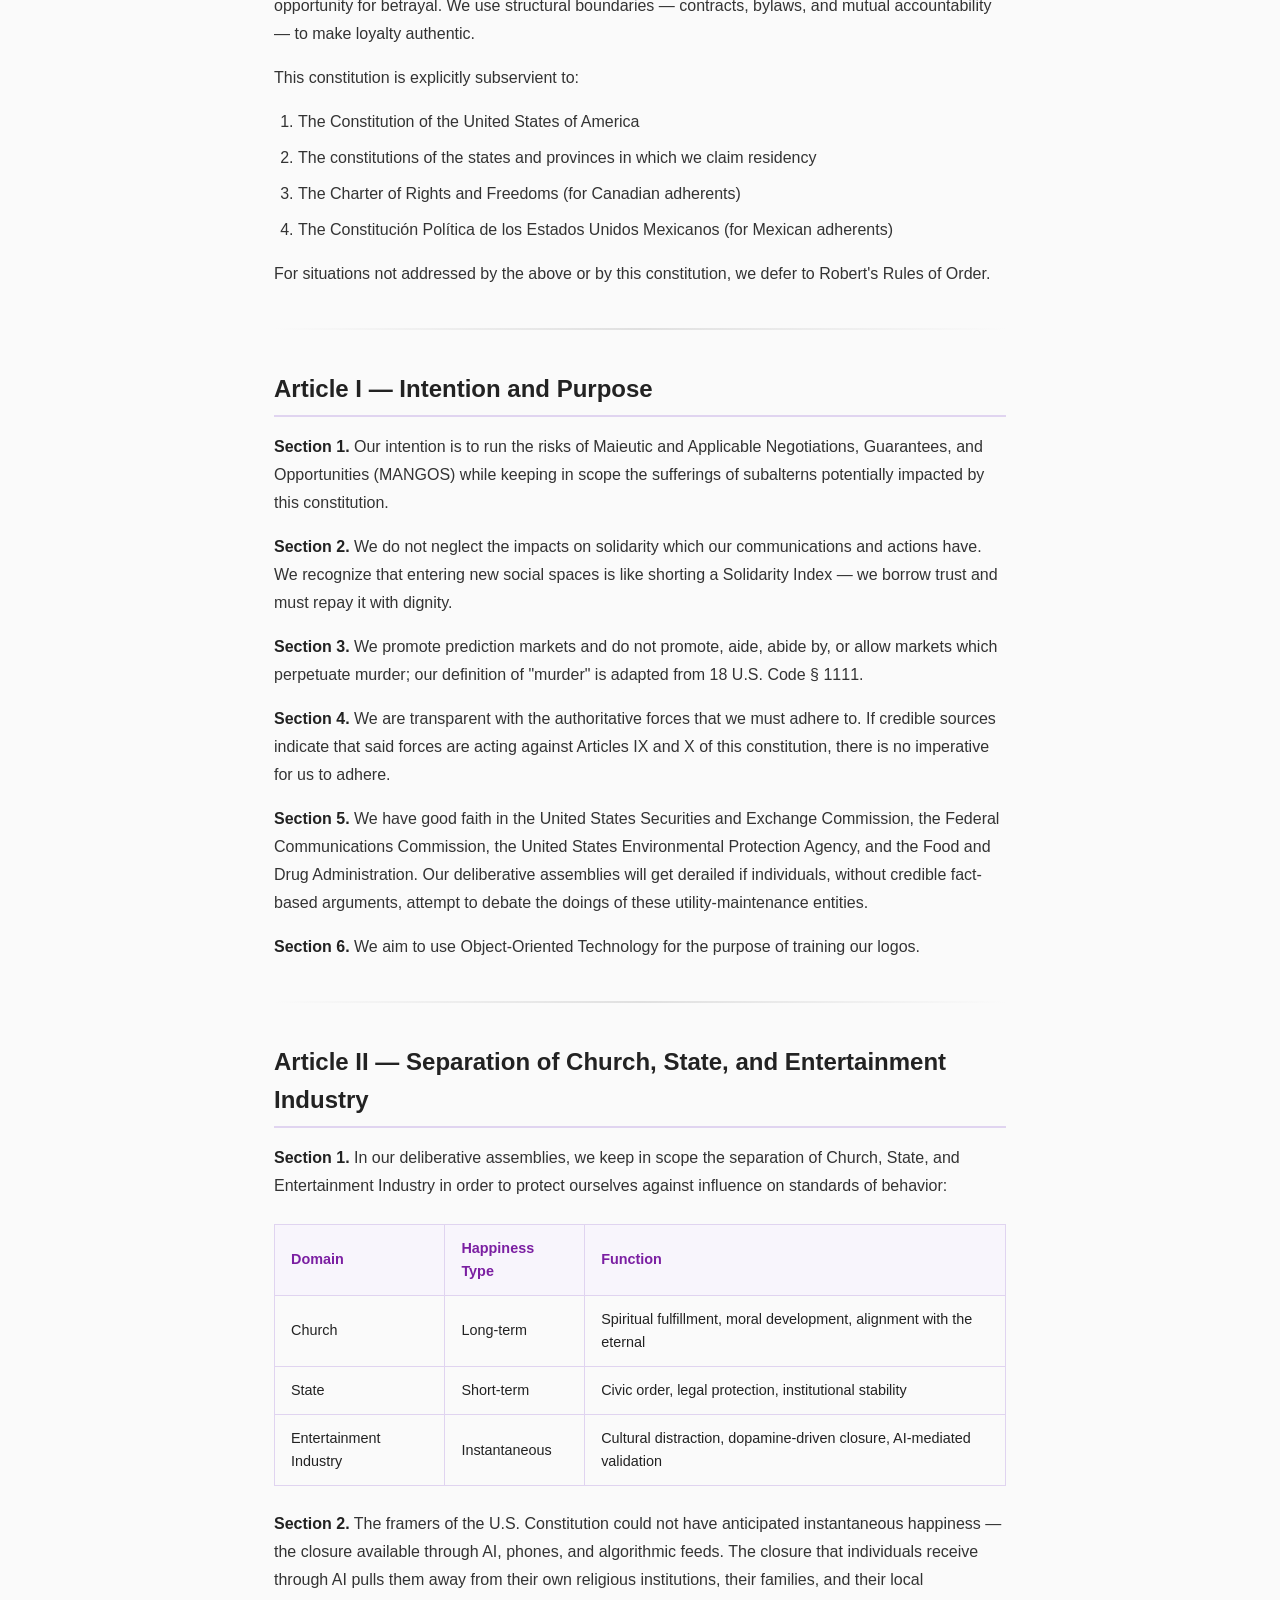
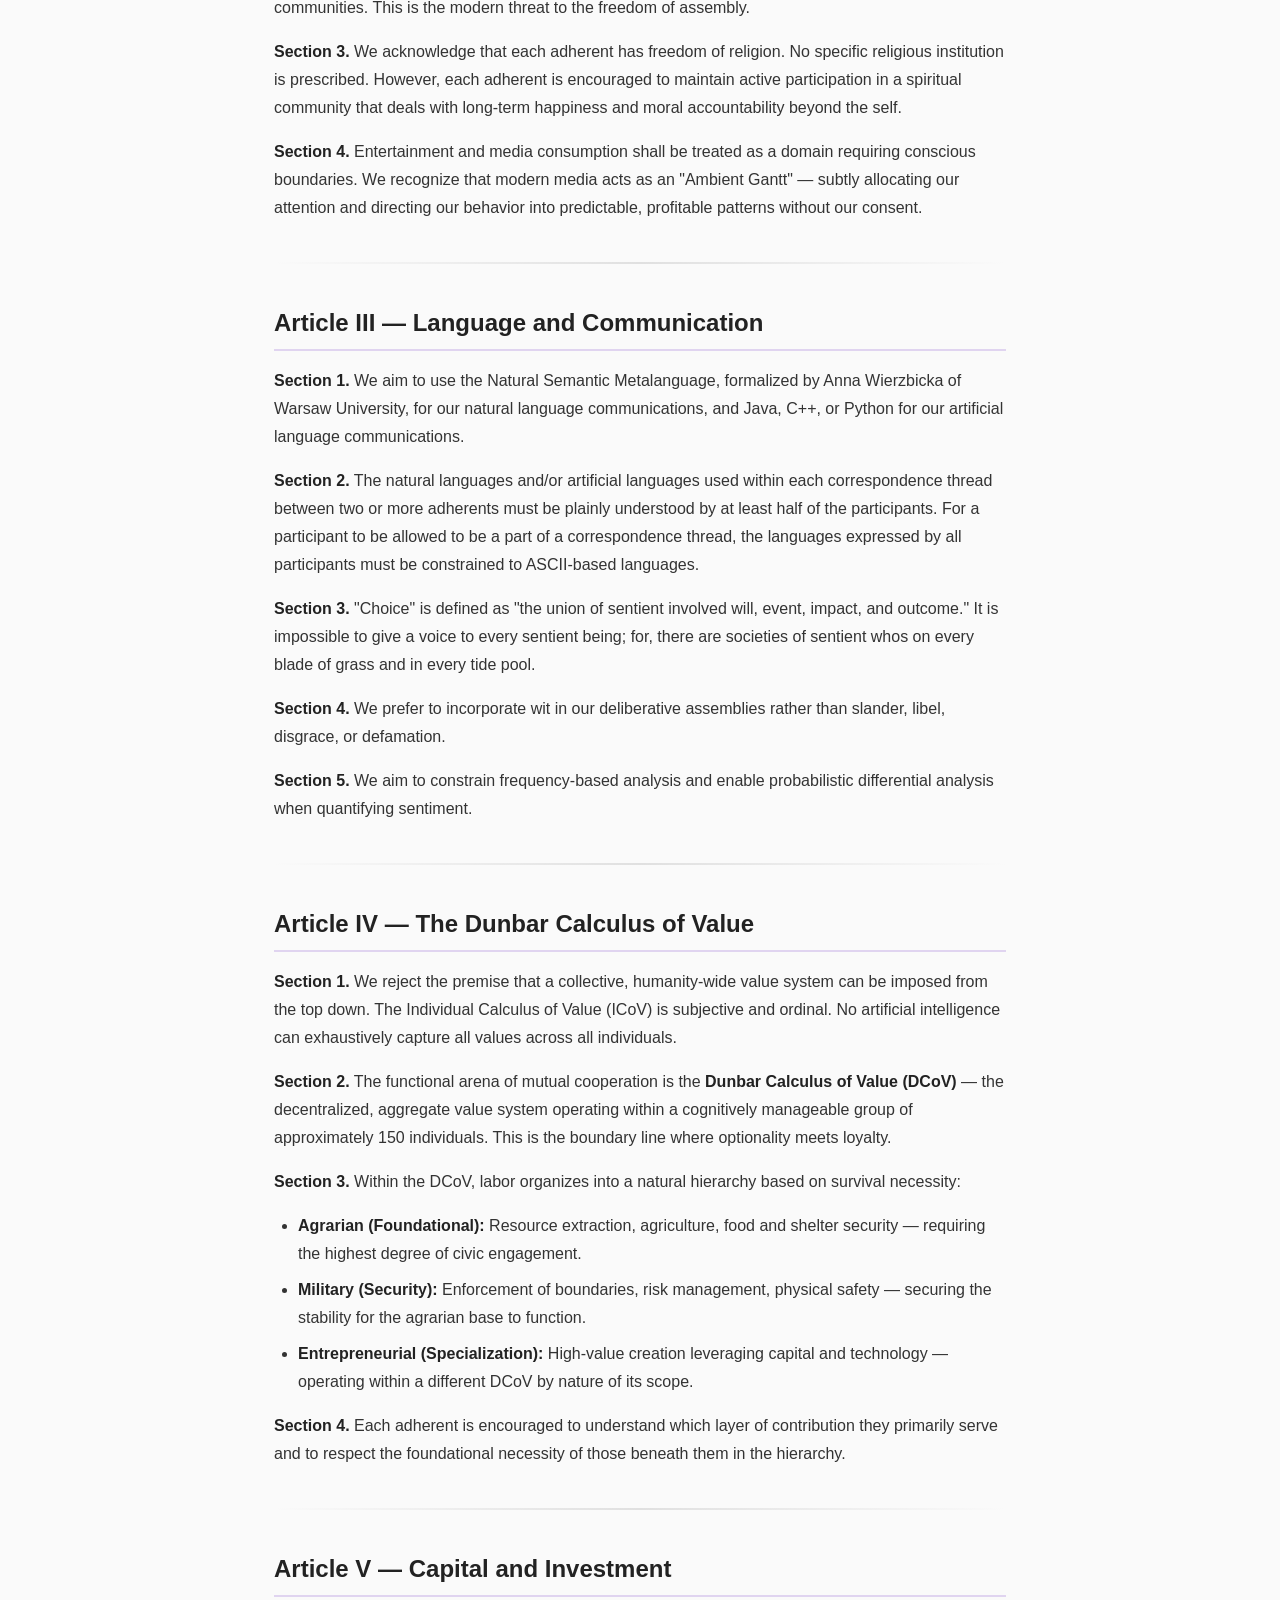
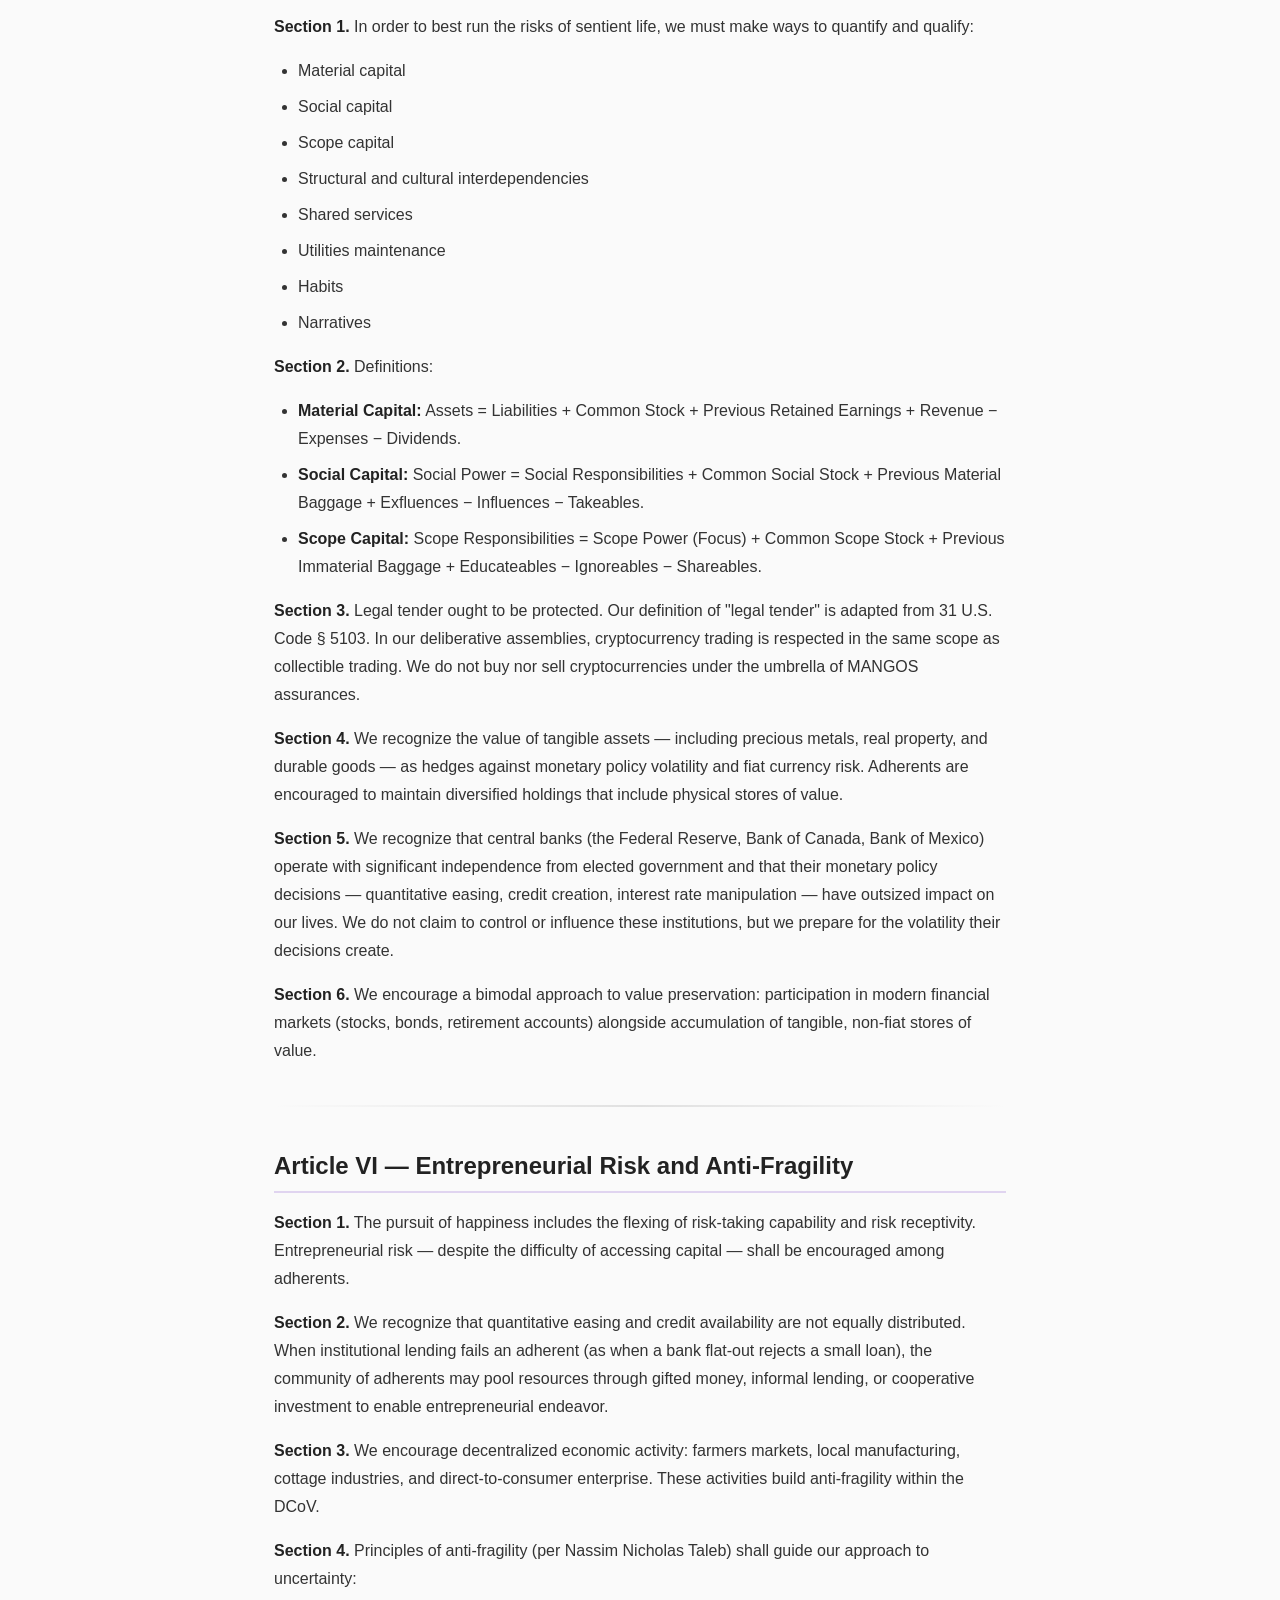
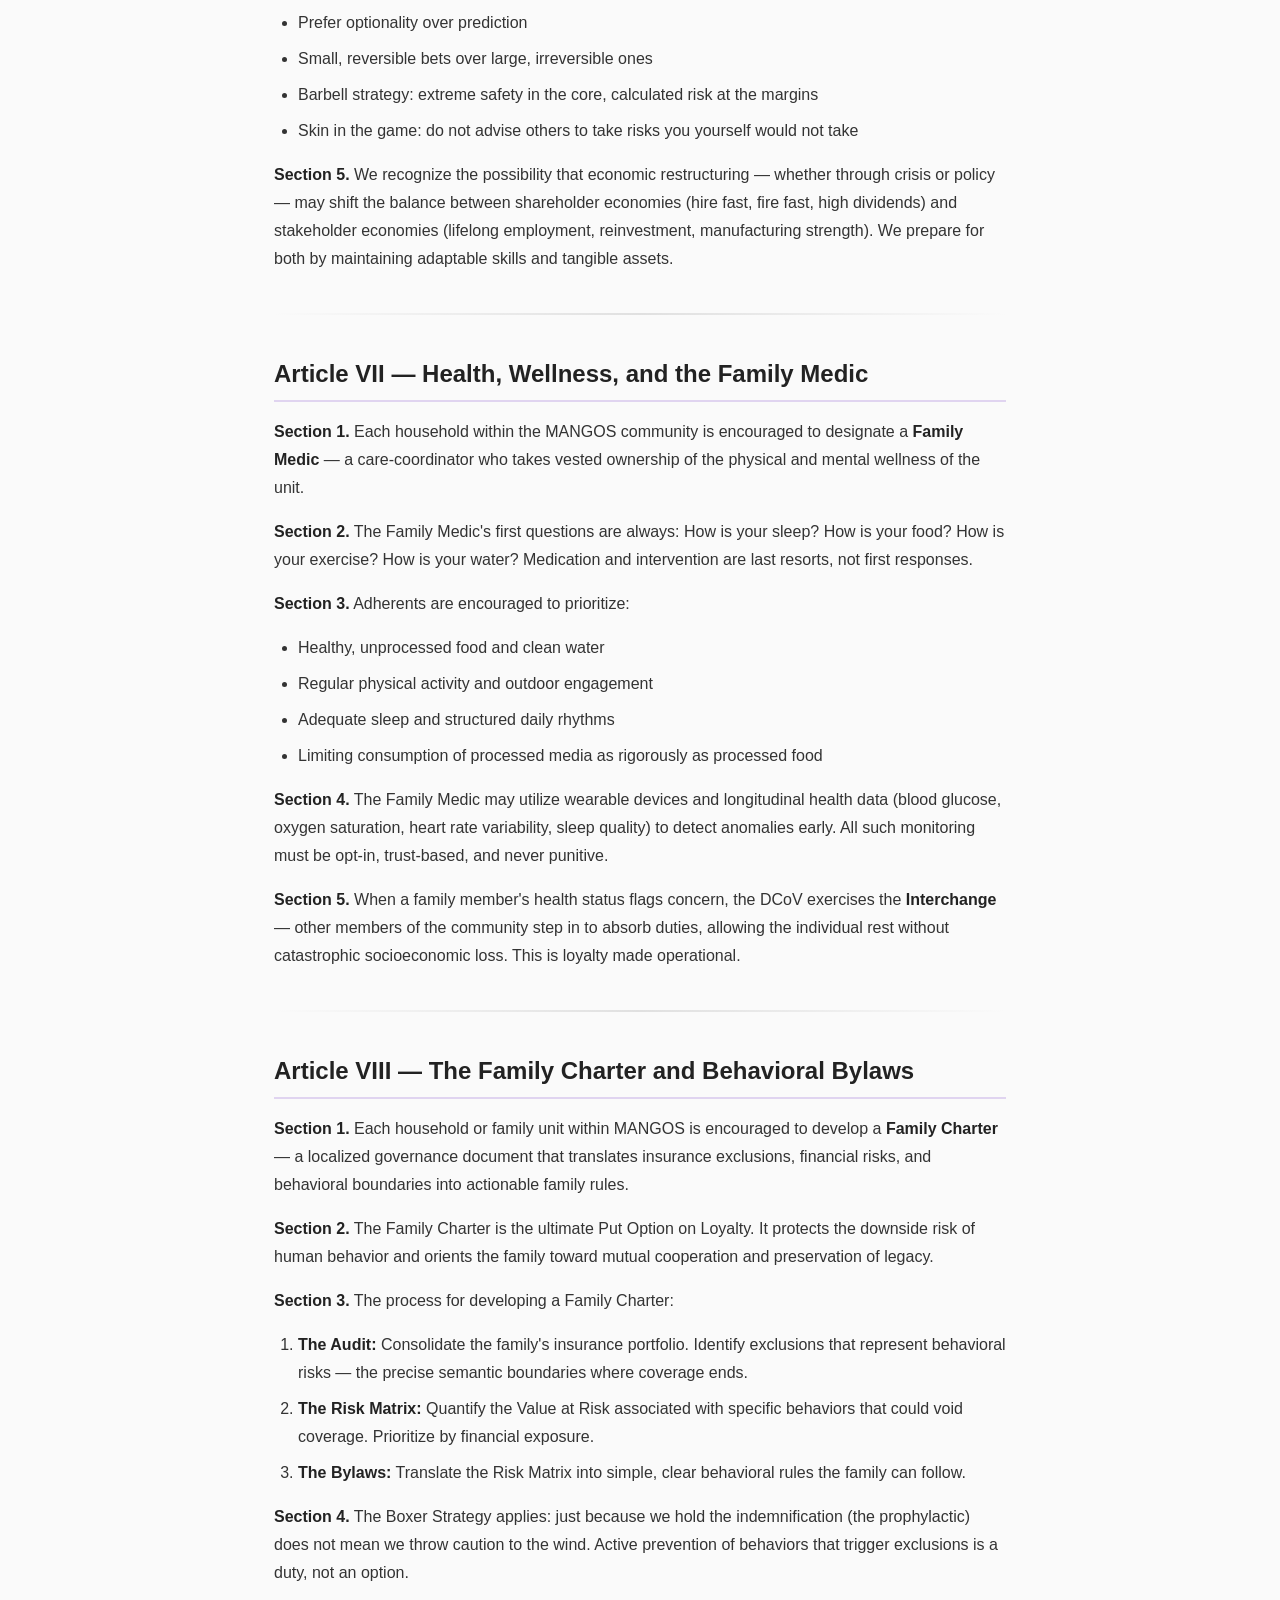
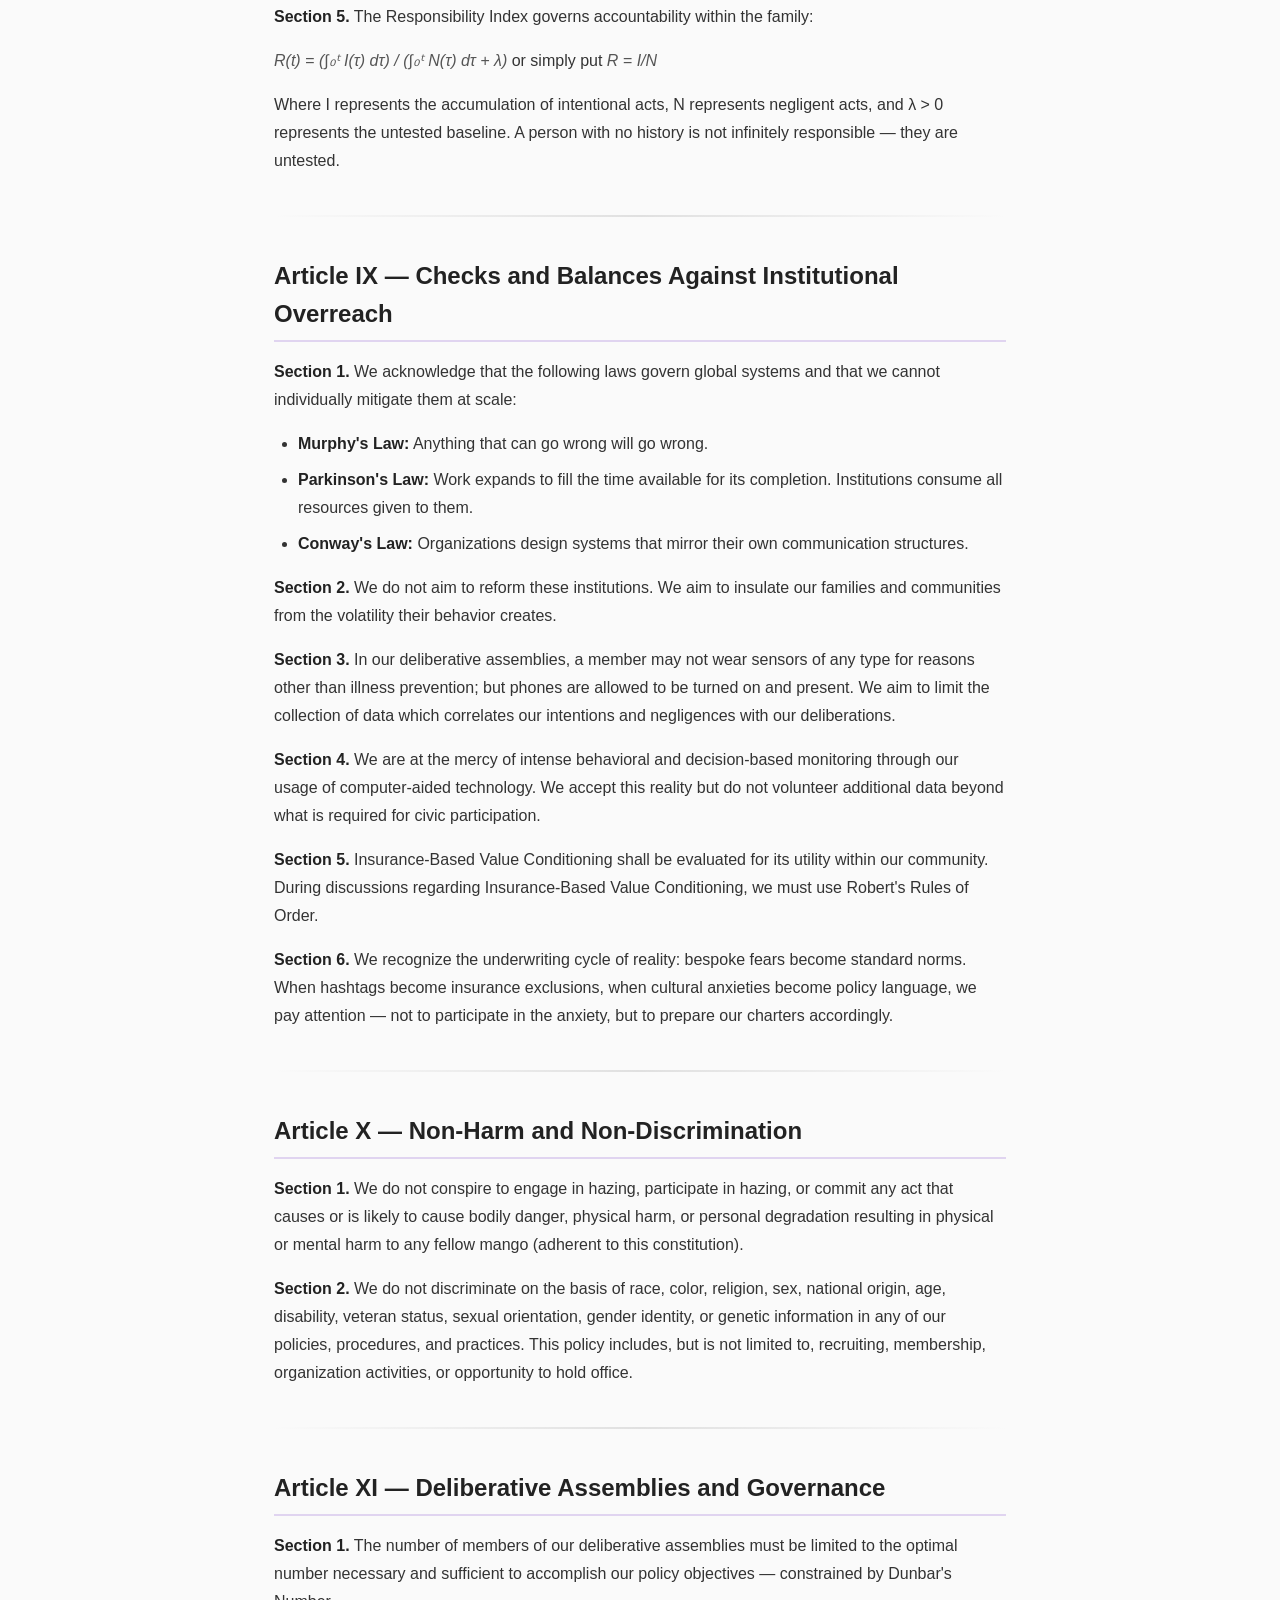
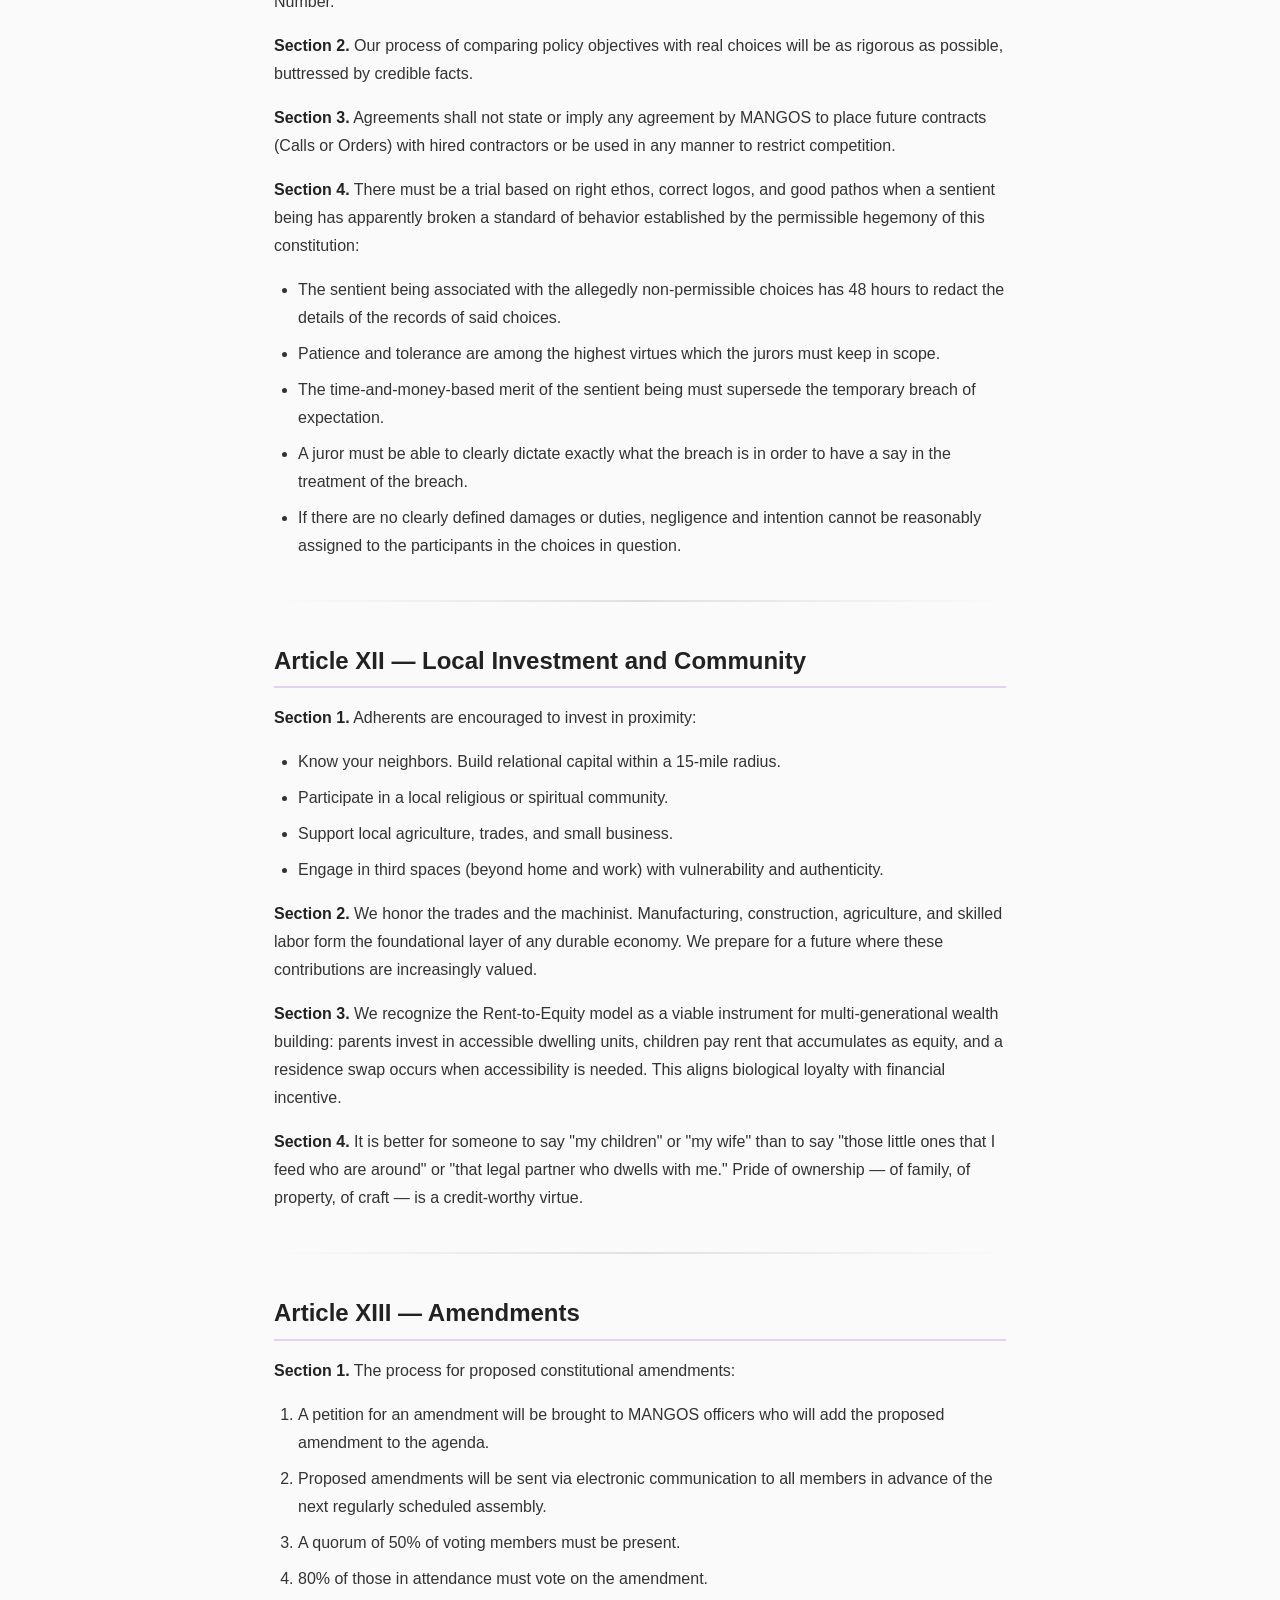
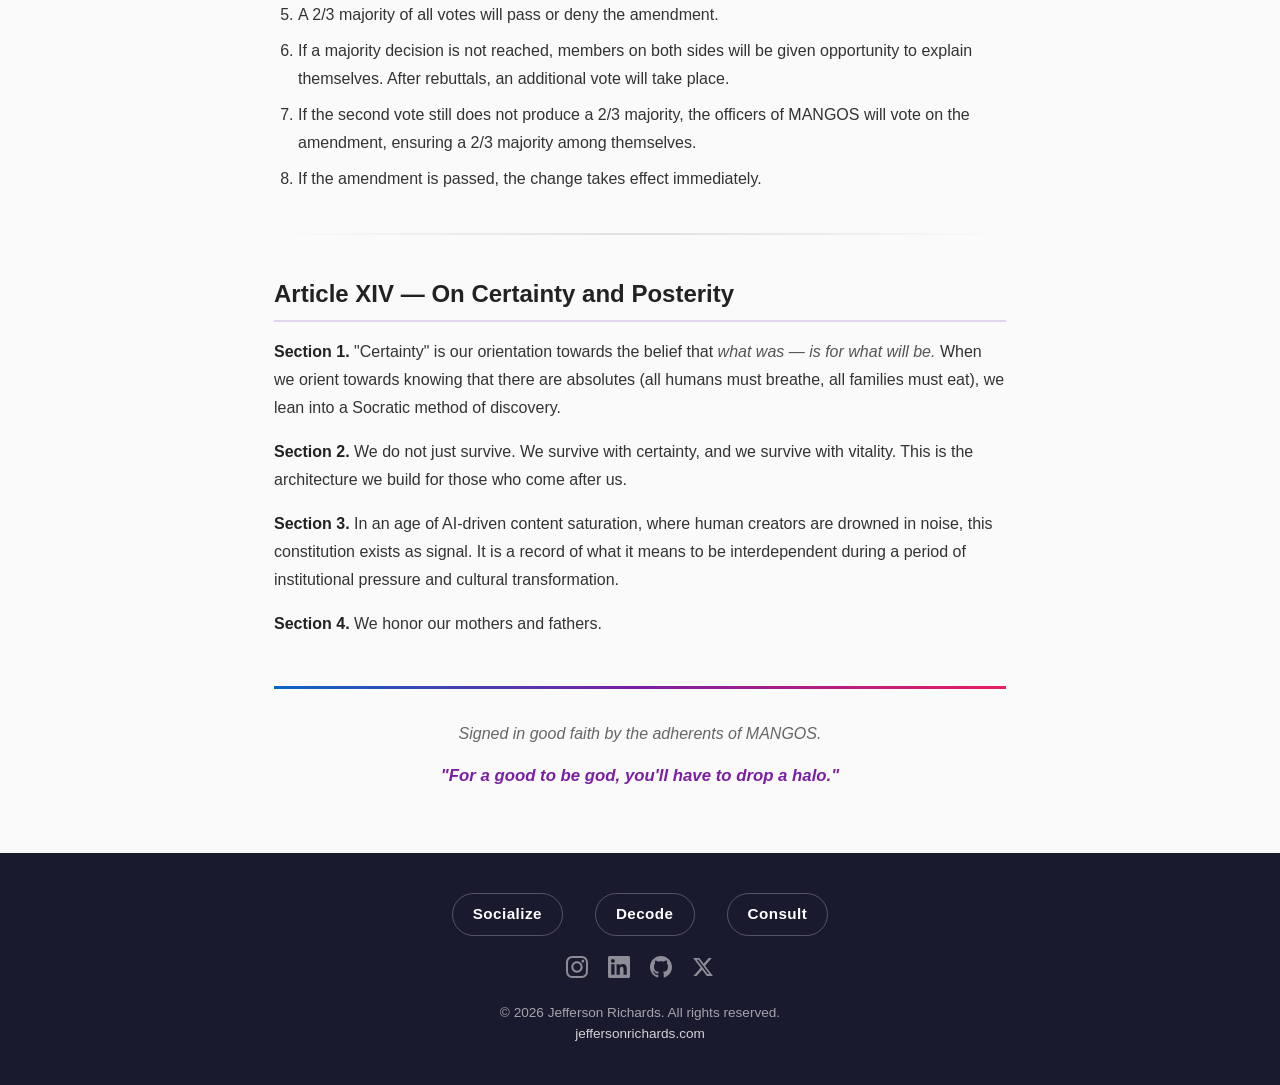
==== commit 0186f4d0: "Reverse nav order: Privileges before Constitution" ====
--- a/constitution.html
+++ b/constitution.html
@@ -223,8 +223,8 @@
         <li><a href="index.html#what-has-been">What Has Been</a></li>
         <li><a href="index.html#what-will-have-been">What Will Have Been</a></li>
         <li><a href="interdependence.html" class="nav-constitution">Interdependence</a></li>
+        <li><a href="privileges.html" class="nav-constitution">Privileges</a></li>
         <li><a href="constitution.html" class="nav-constitution">Constitution</a></li>
-        <li><a href="privileges.html" class="nav-constitution">Privileges</a></li>
       </ul>
     </nav>
   </header>
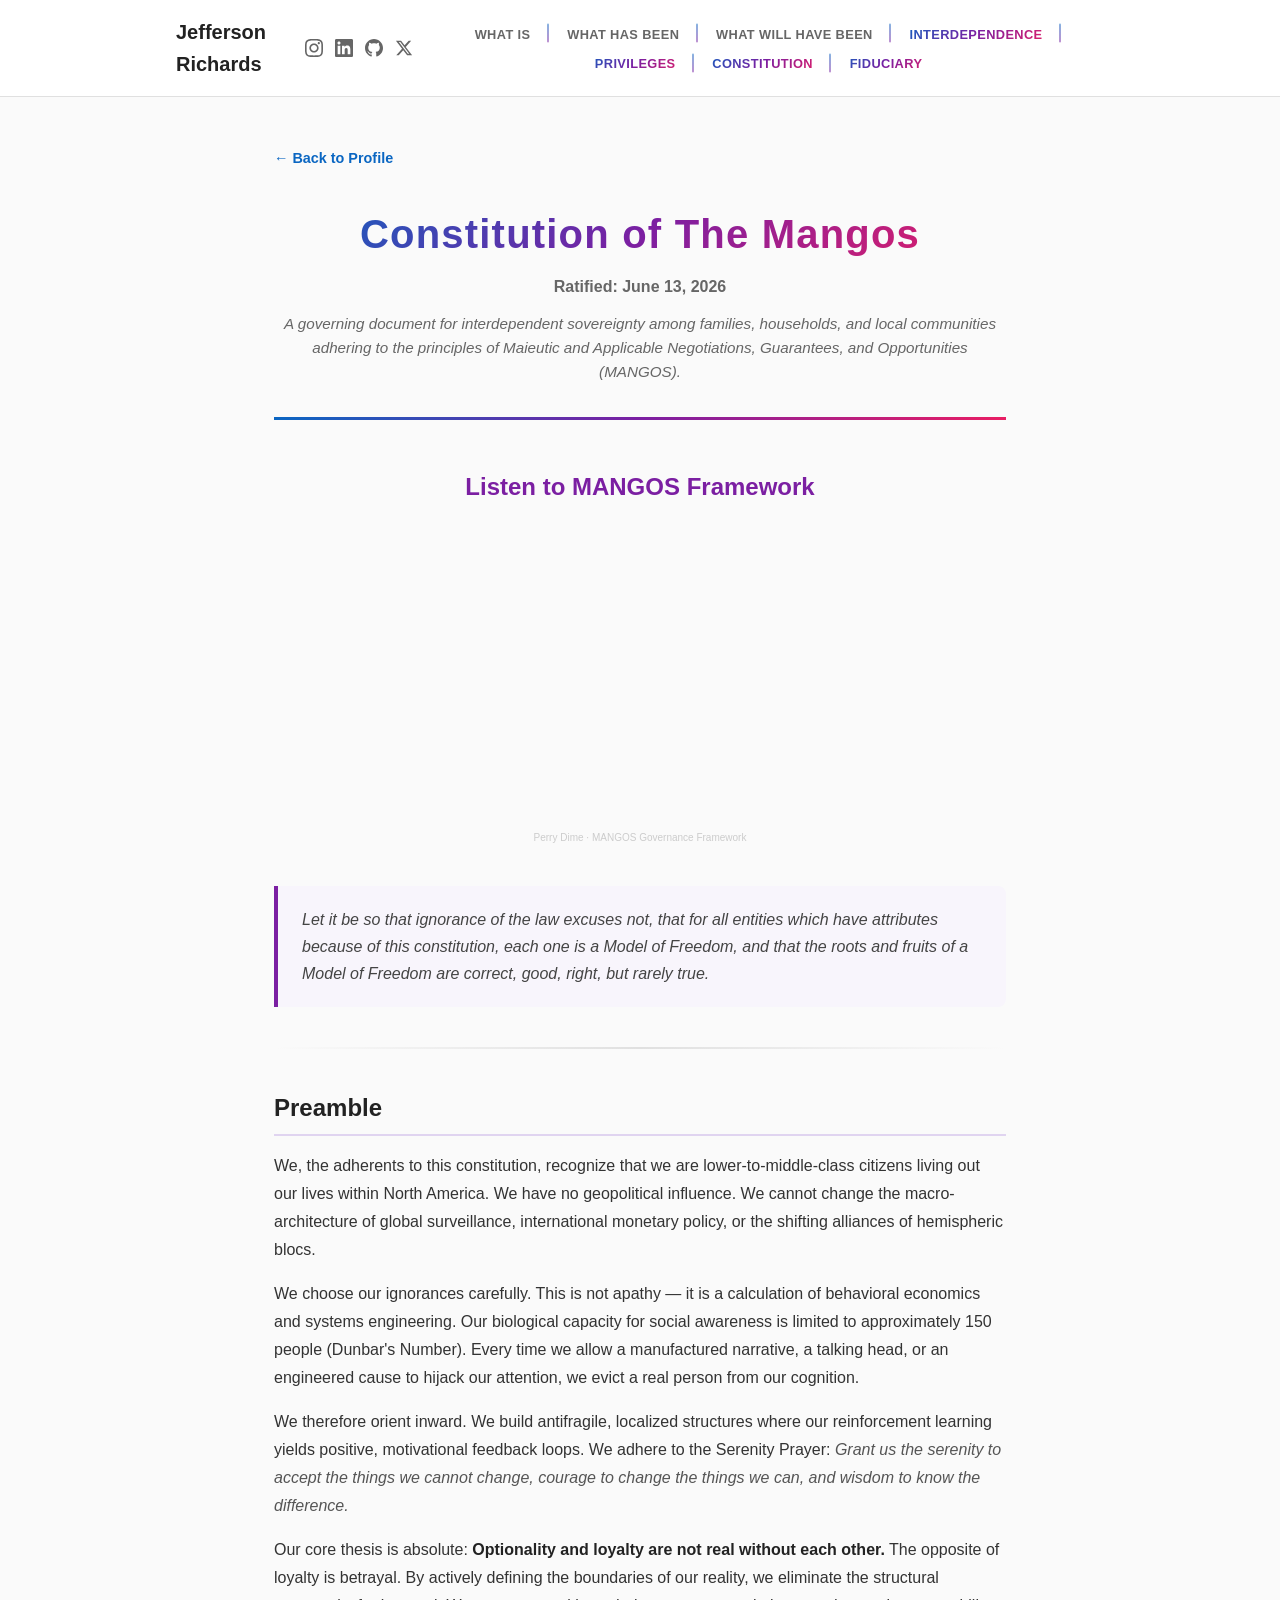
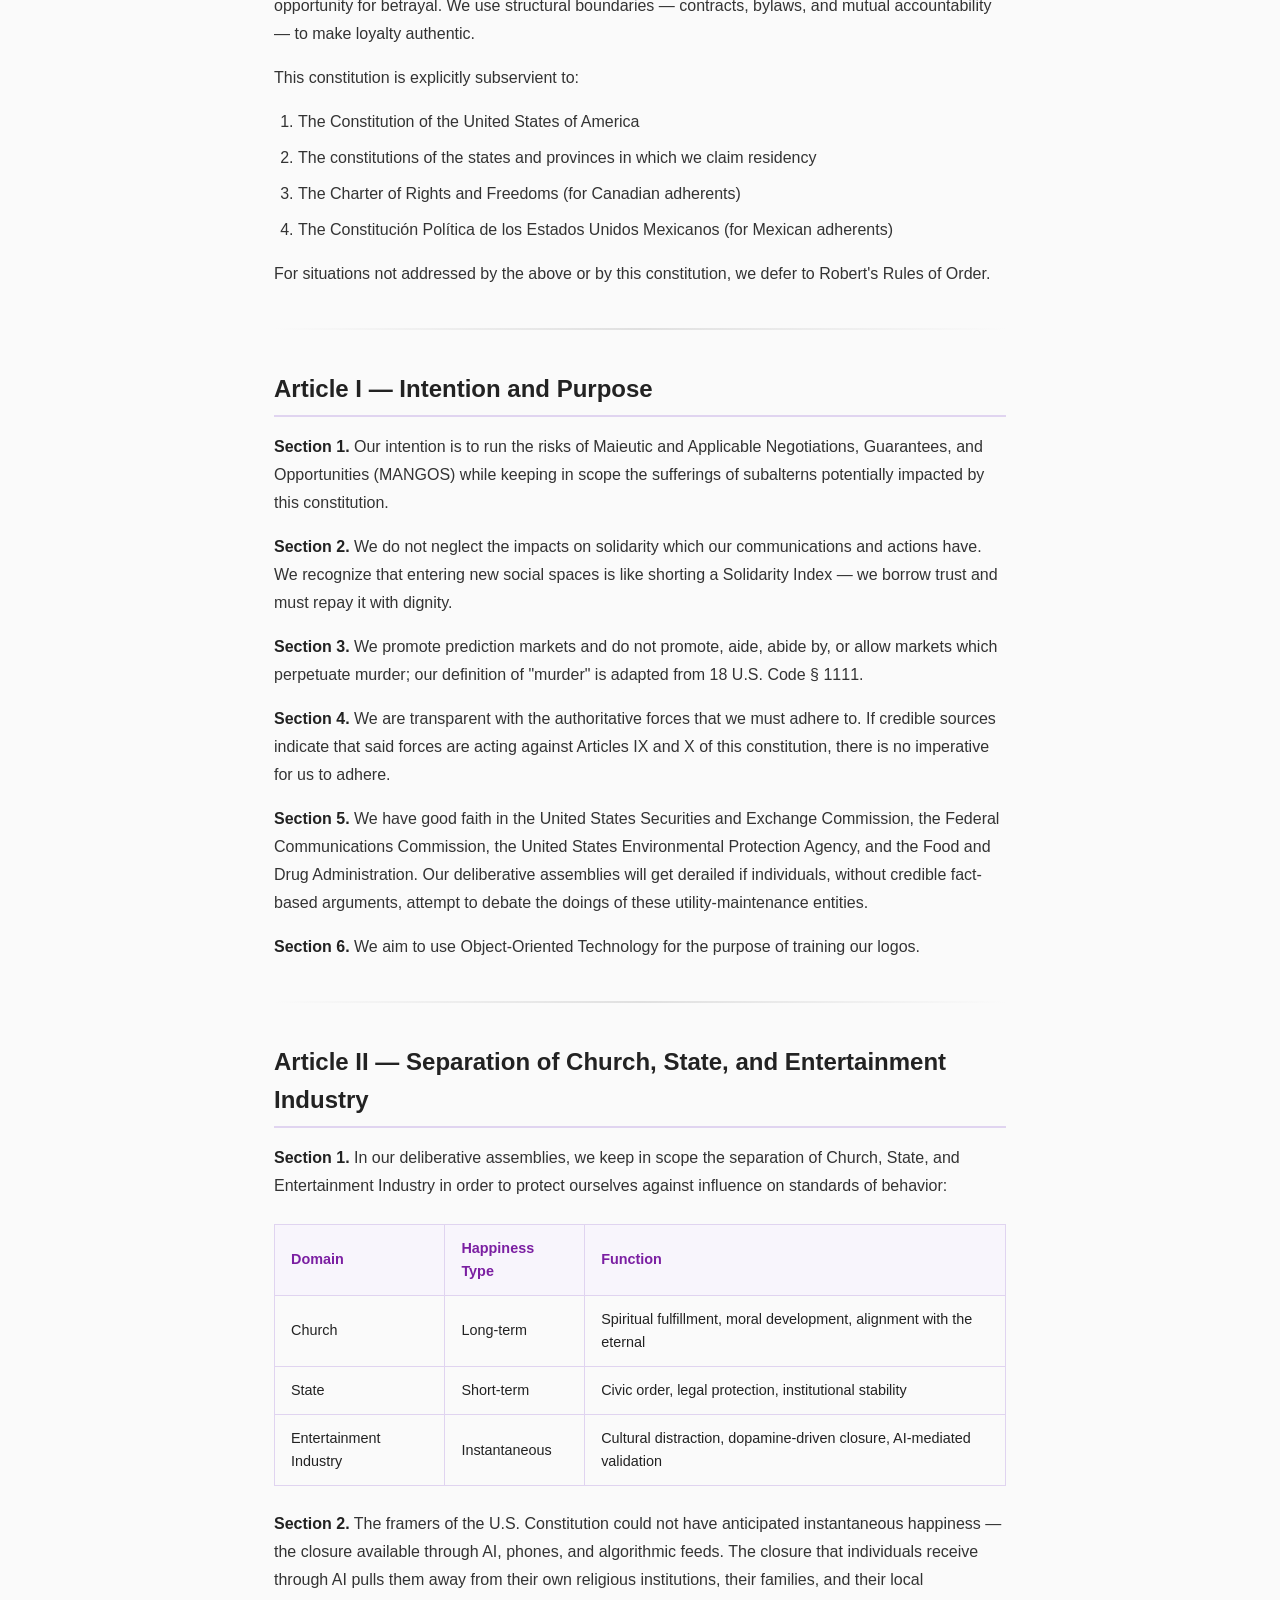
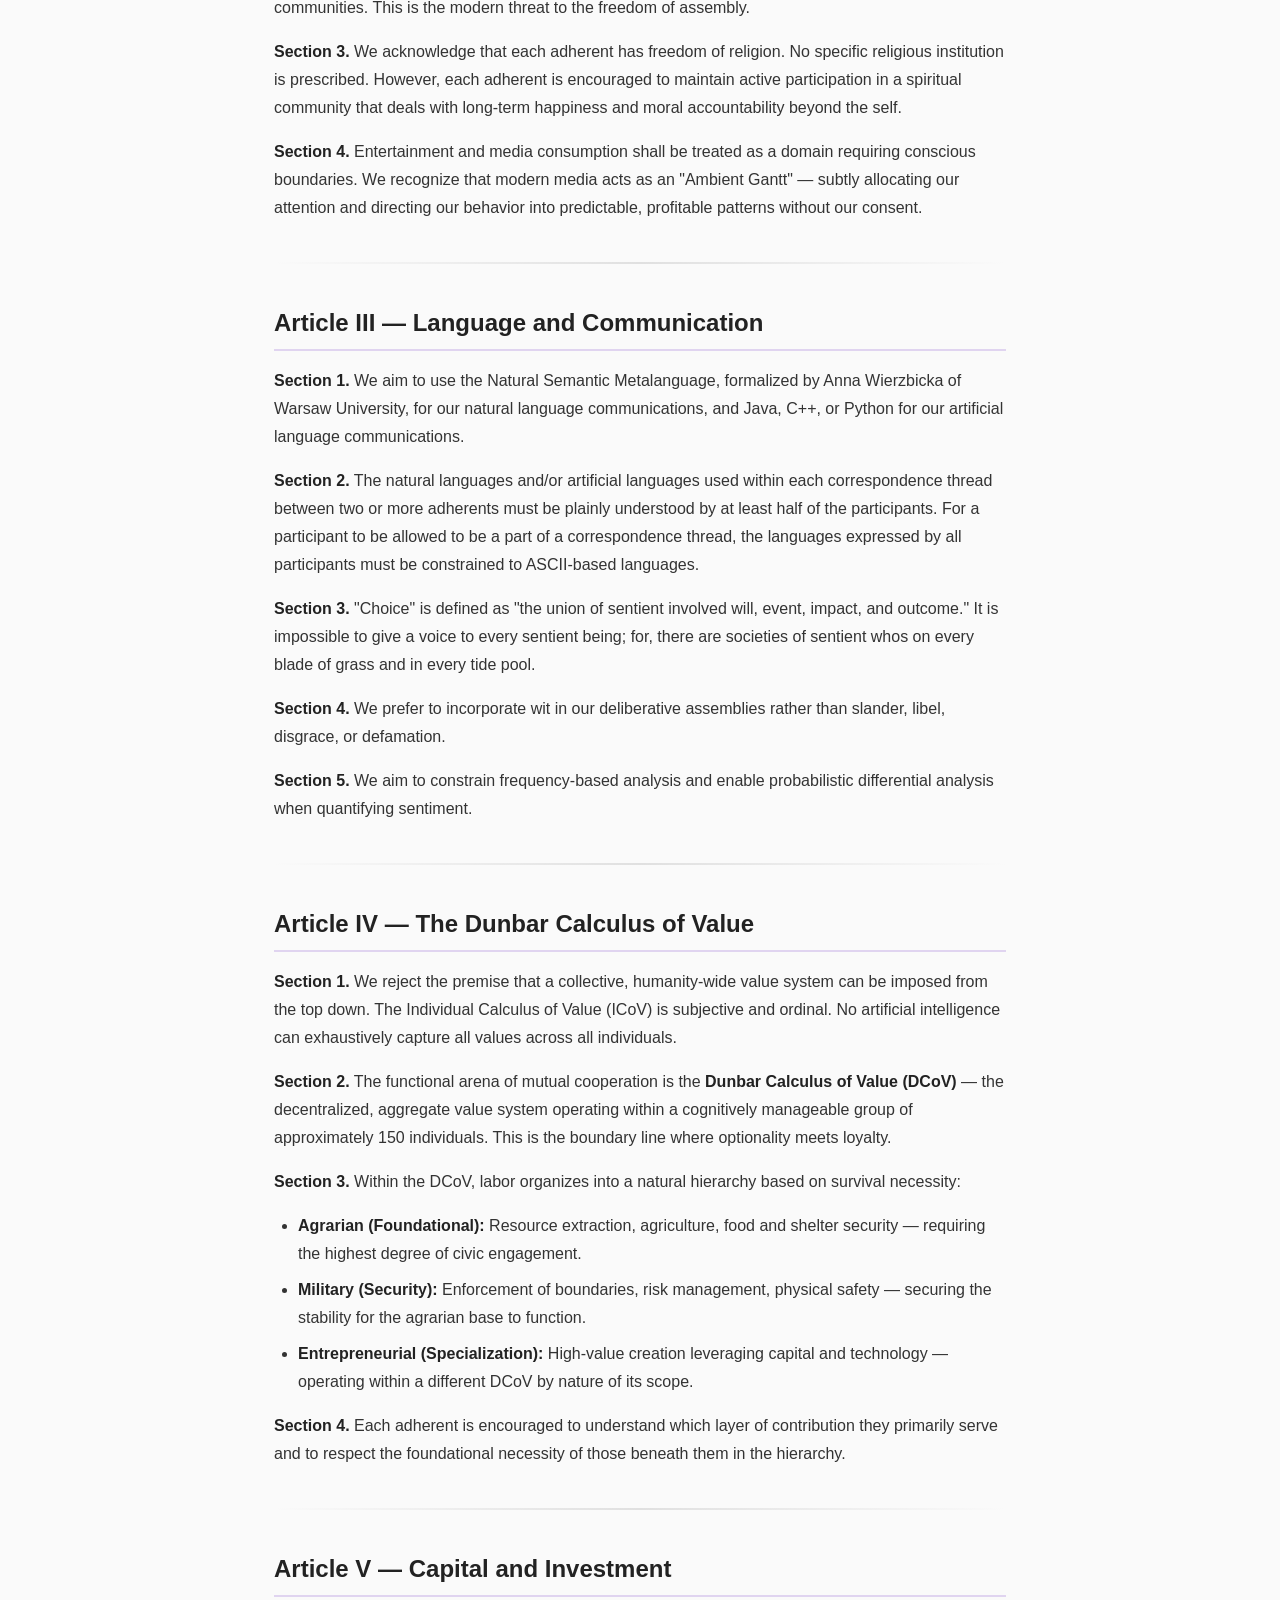
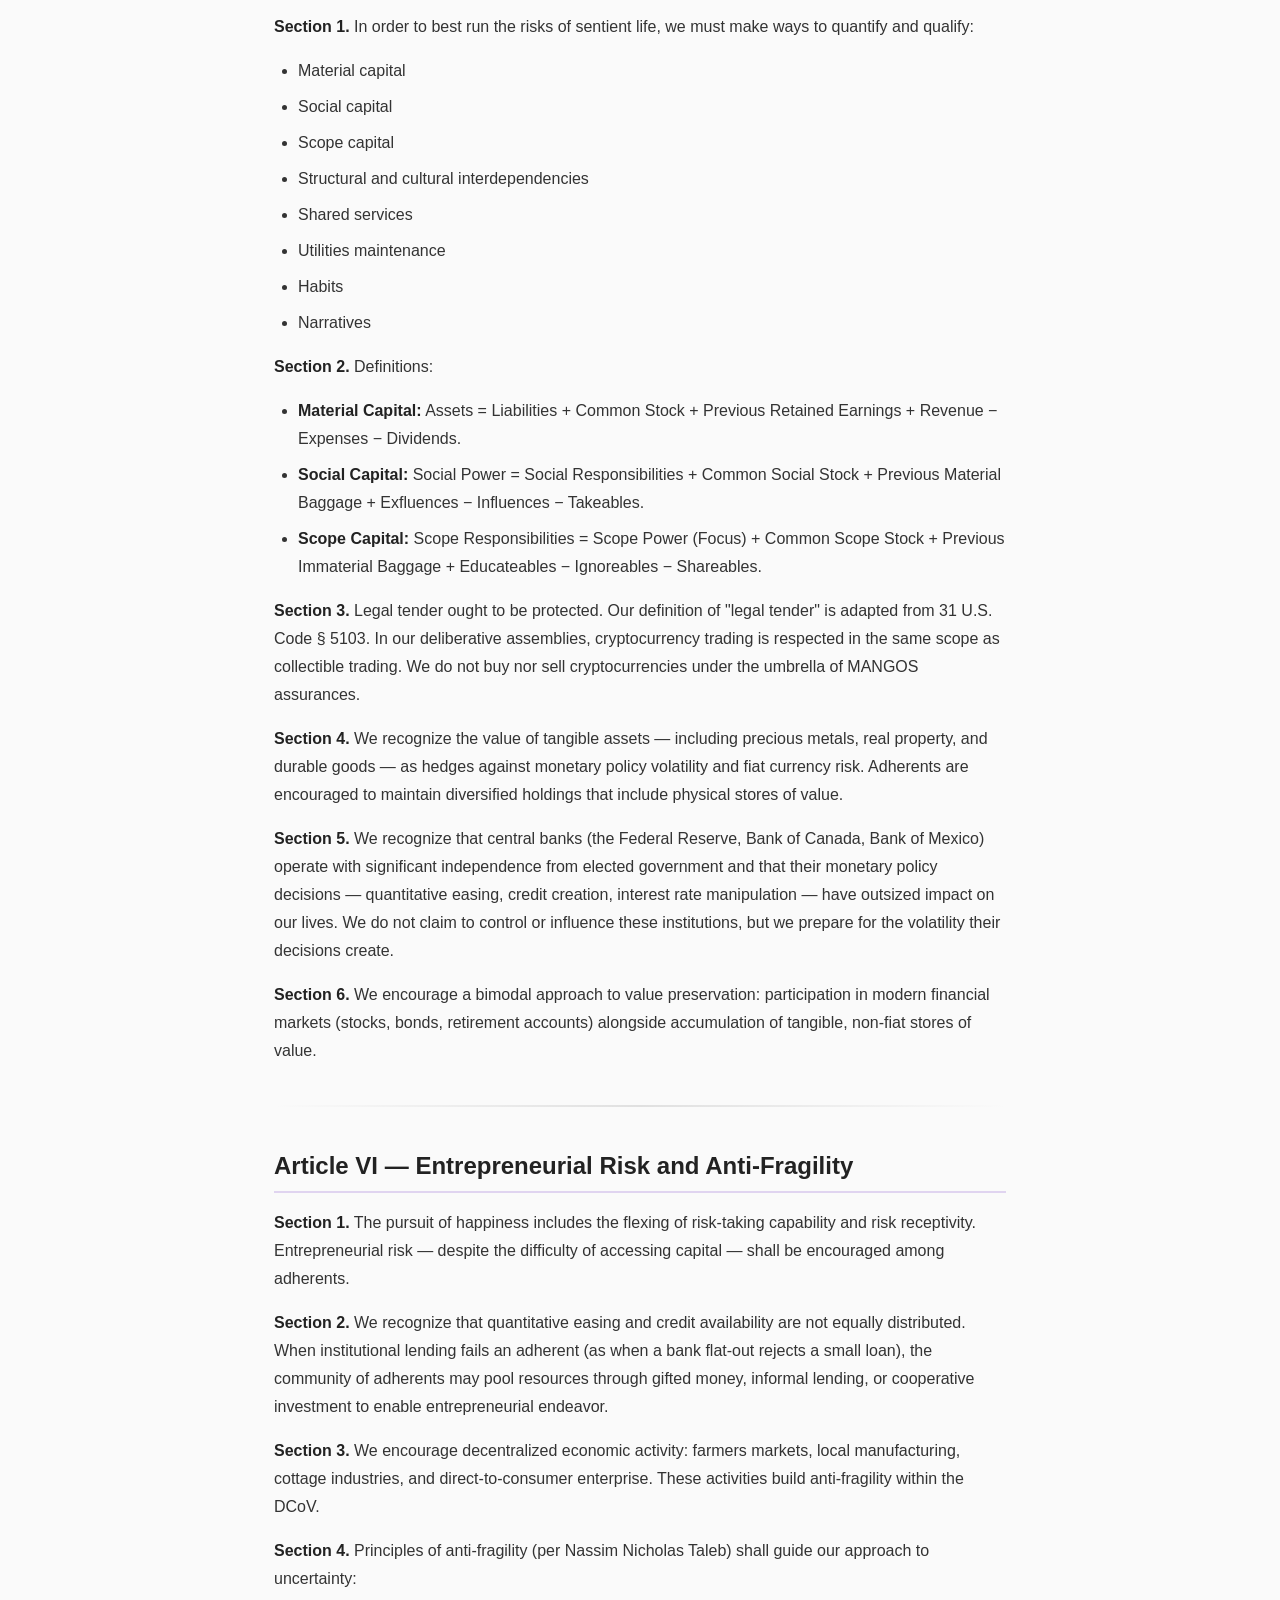
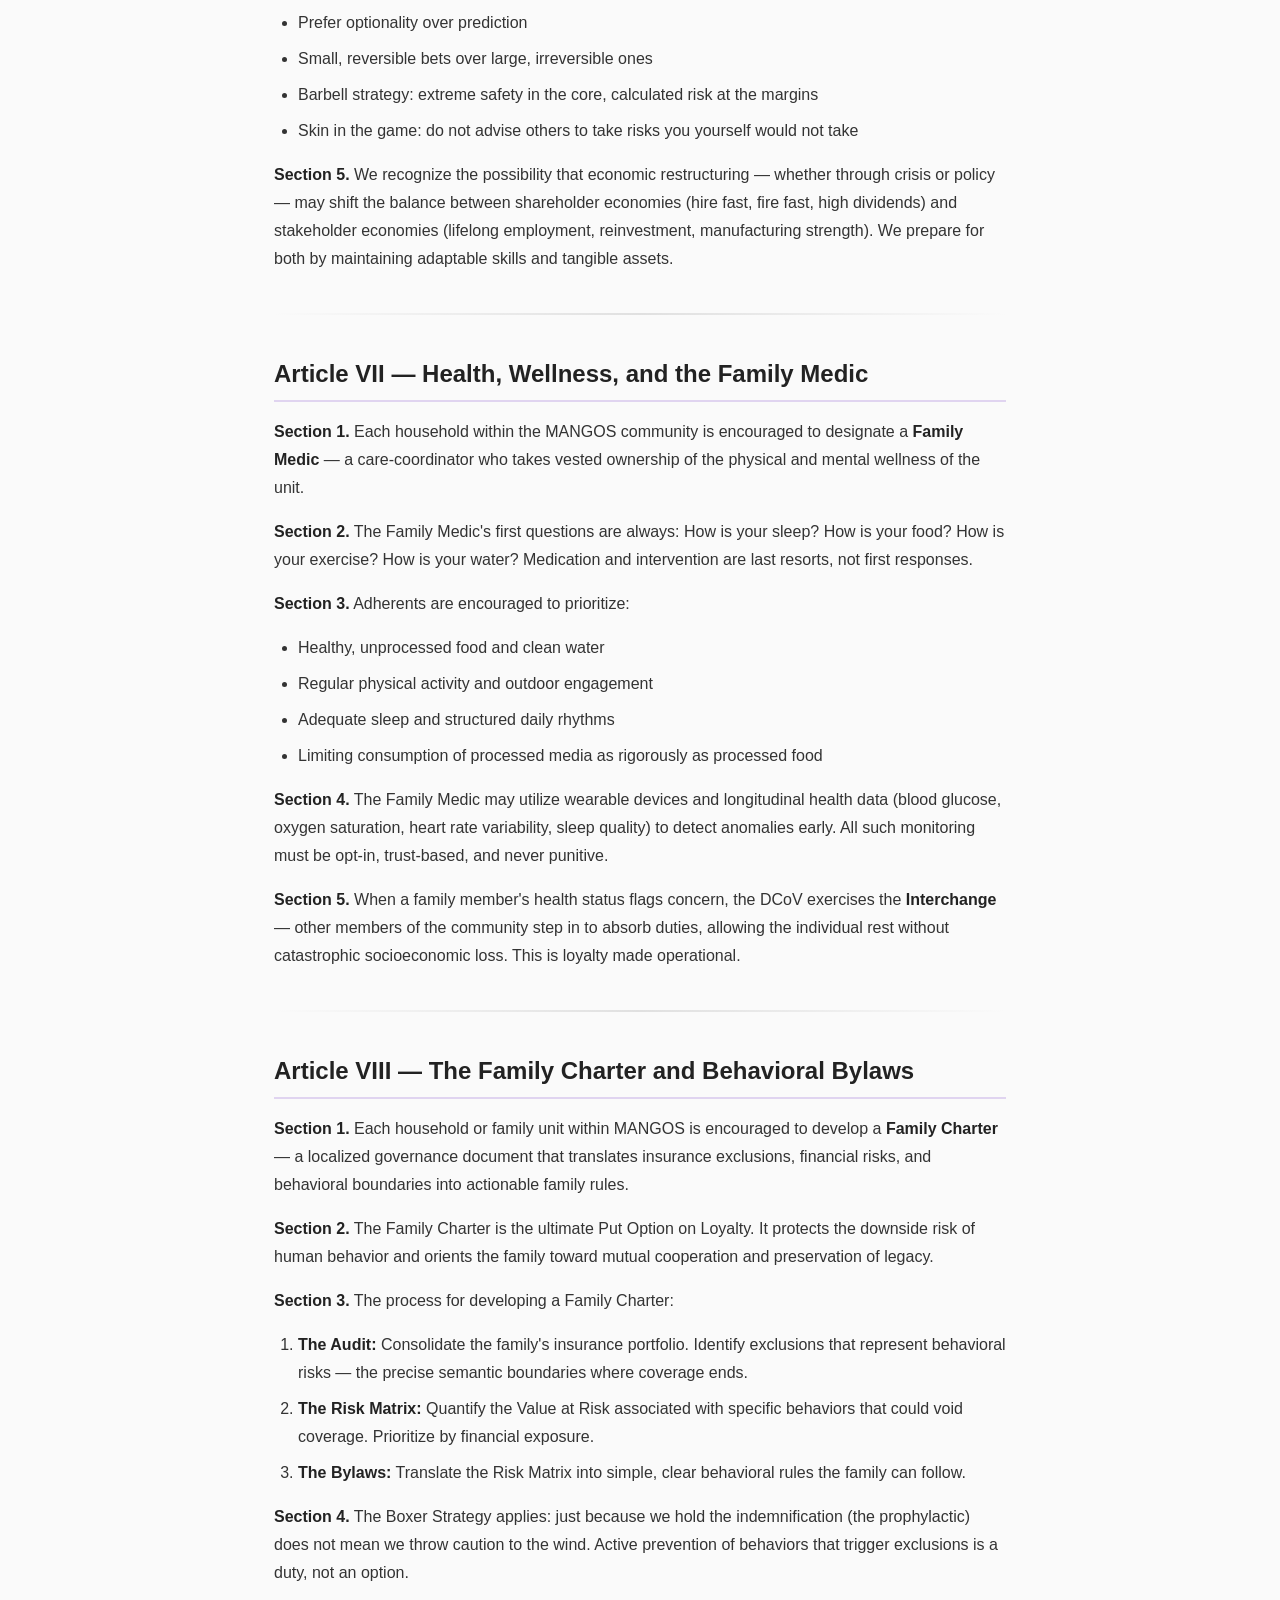
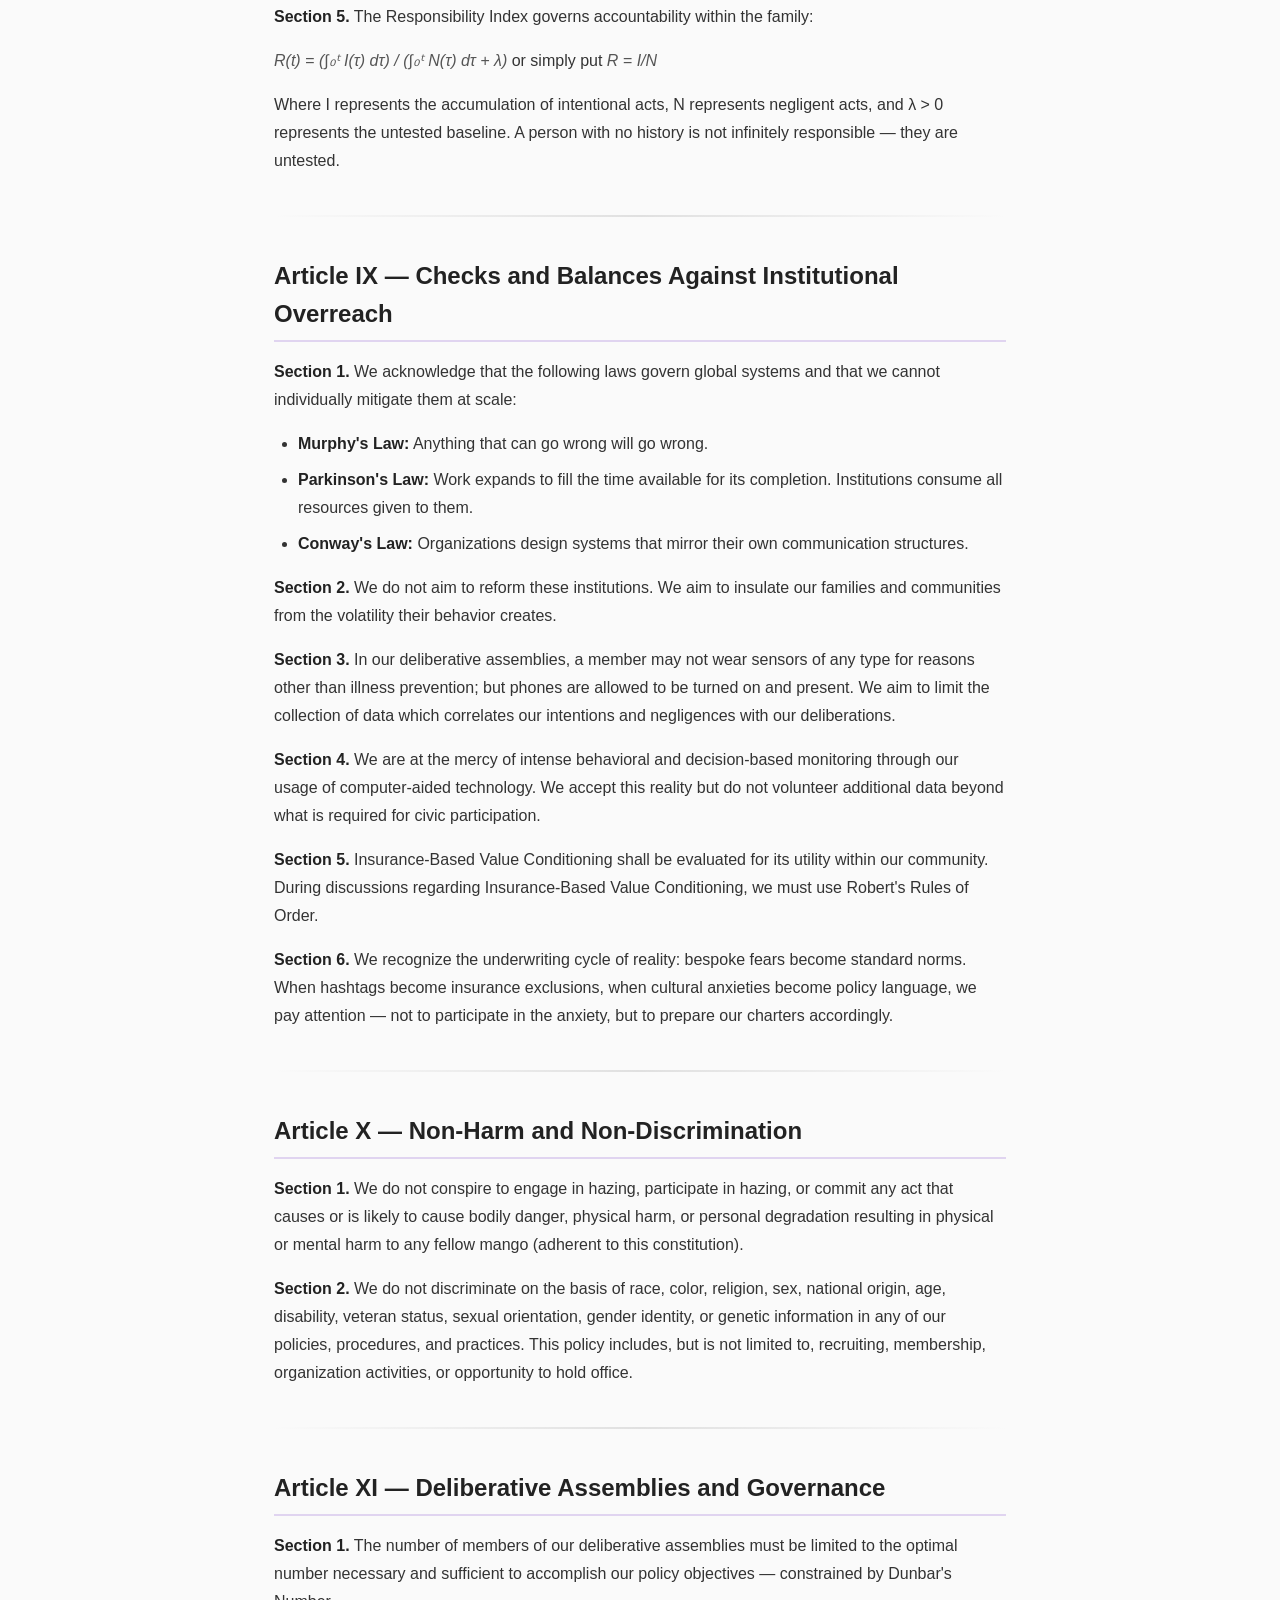
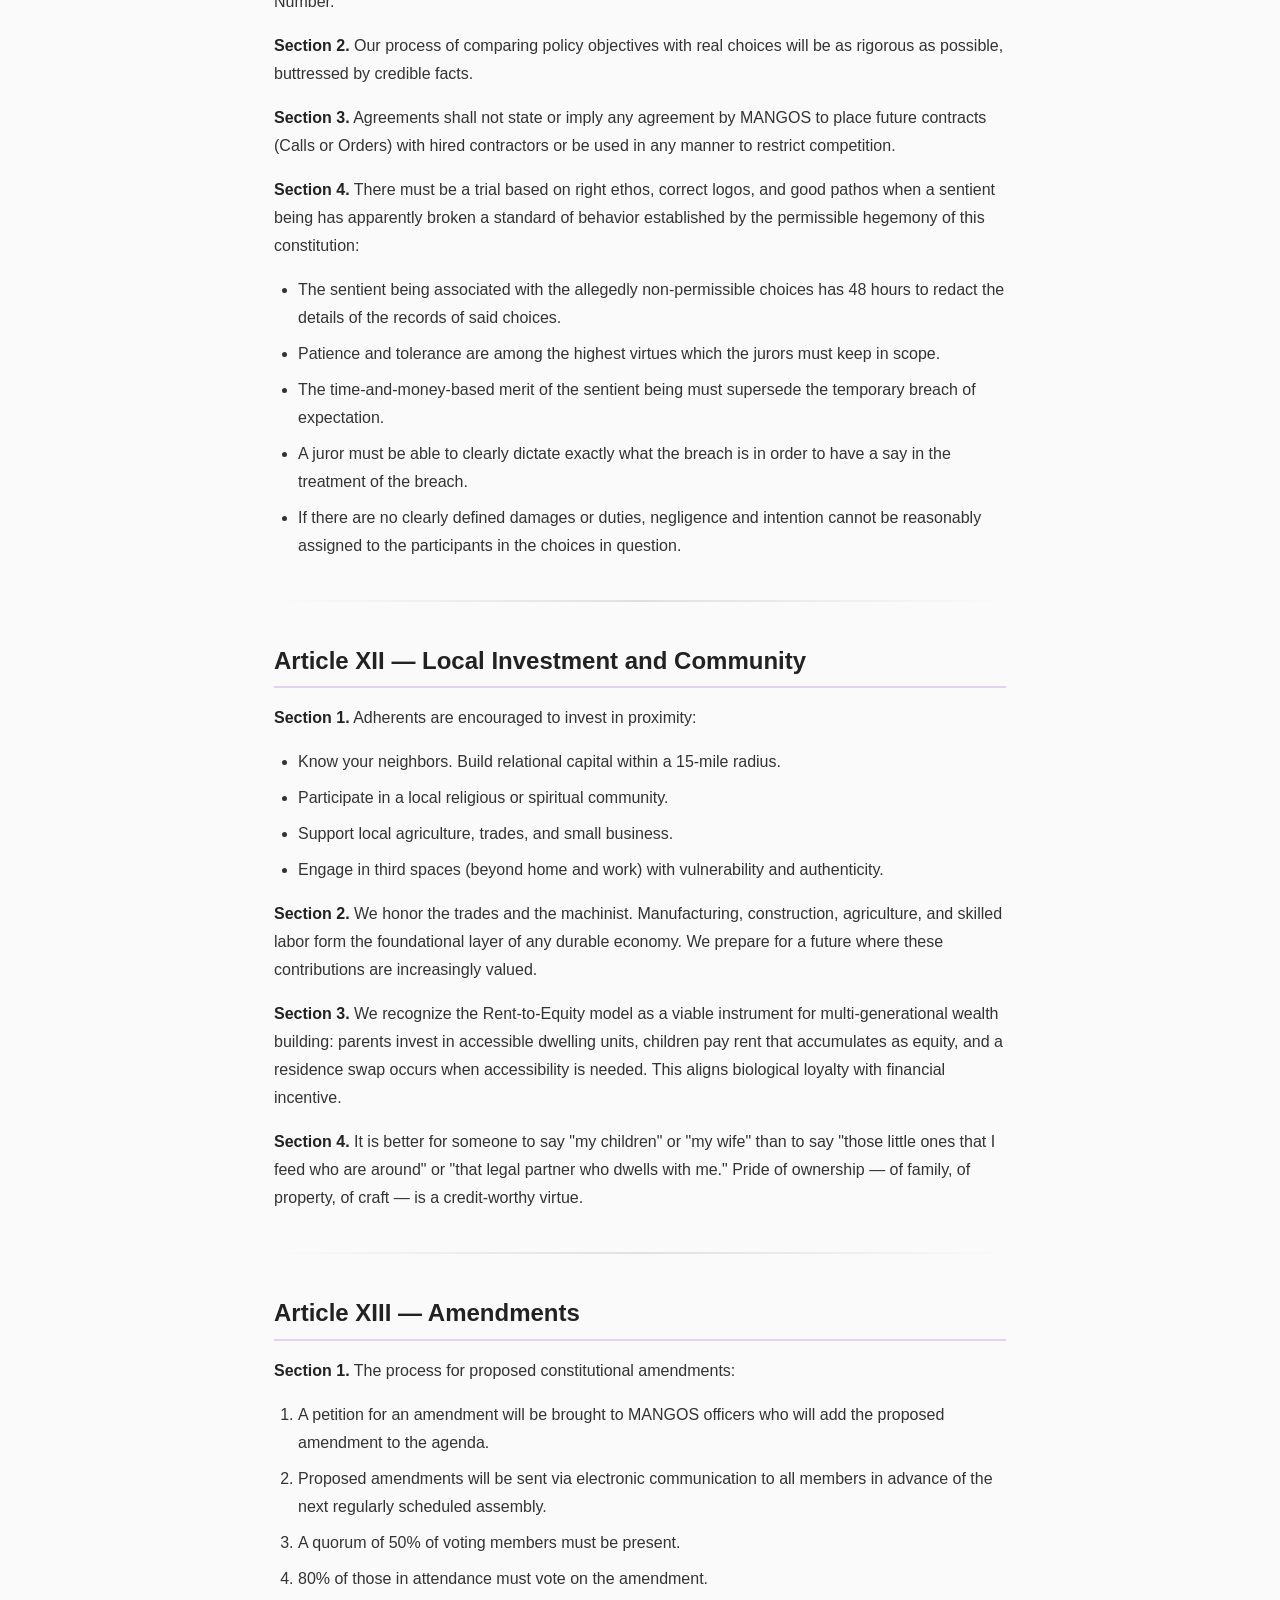
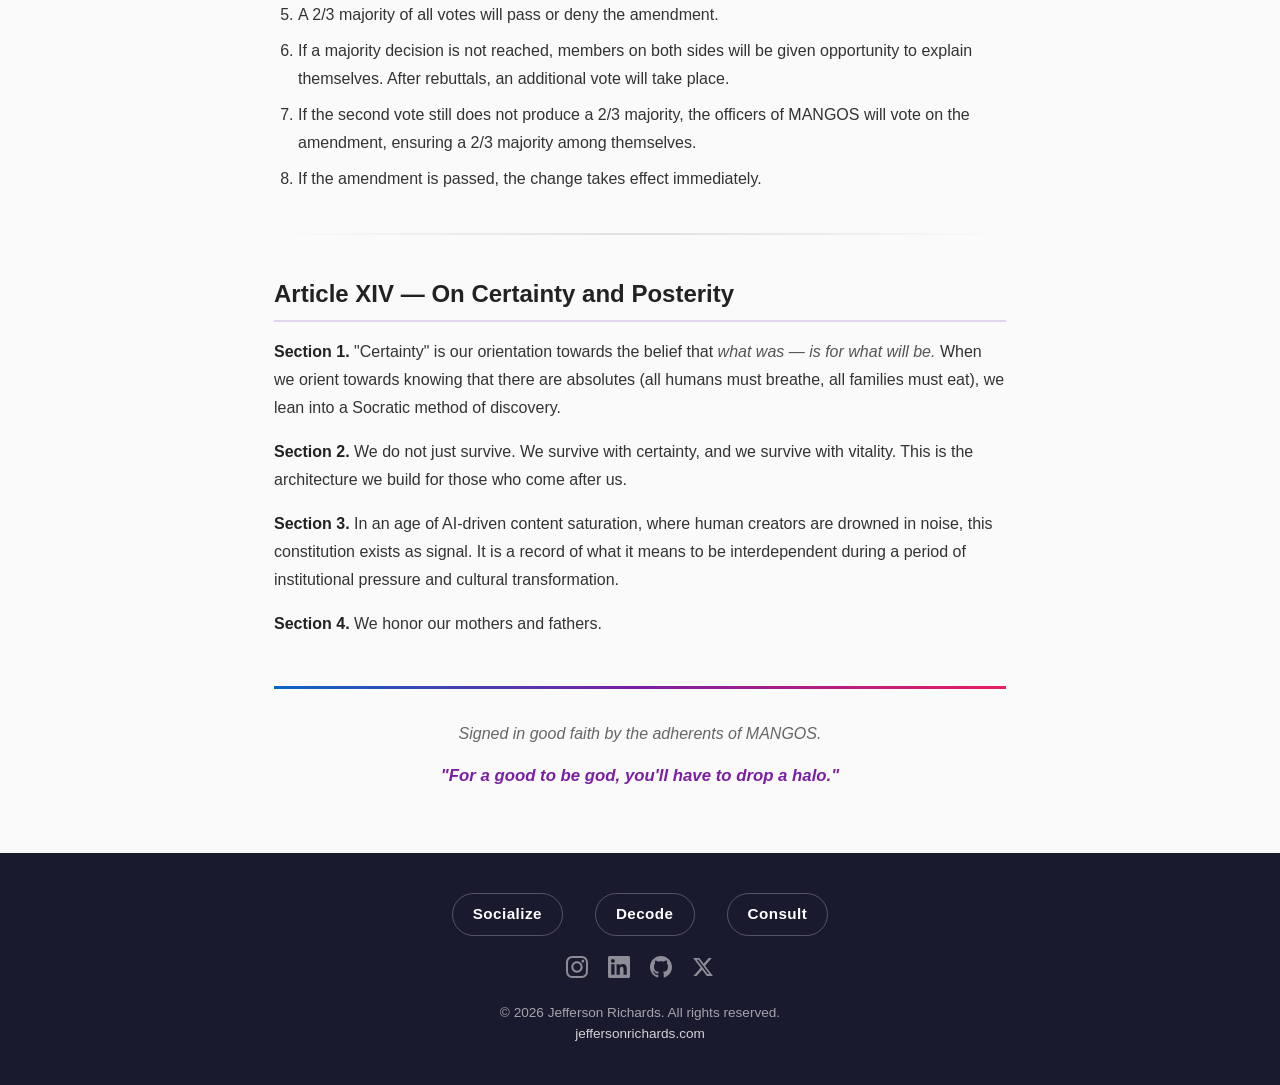
==== commit 90c89981: "Add Fiduciary Bible page and nav link across all pages" ====
--- a/constitution.html
+++ b/constitution.html
@@ -225,6 +225,7 @@
         <li><a href="interdependence.html" class="nav-constitution">Interdependence</a></li>
         <li><a href="privileges.html" class="nav-constitution">Privileges</a></li>
         <li><a href="constitution.html" class="nav-constitution">Constitution</a></li>
+ <li><a href="fiduciary.html" class="nav-constitution">Fiduciary</a></li>
       </ul>
     </nav>
   </header>
